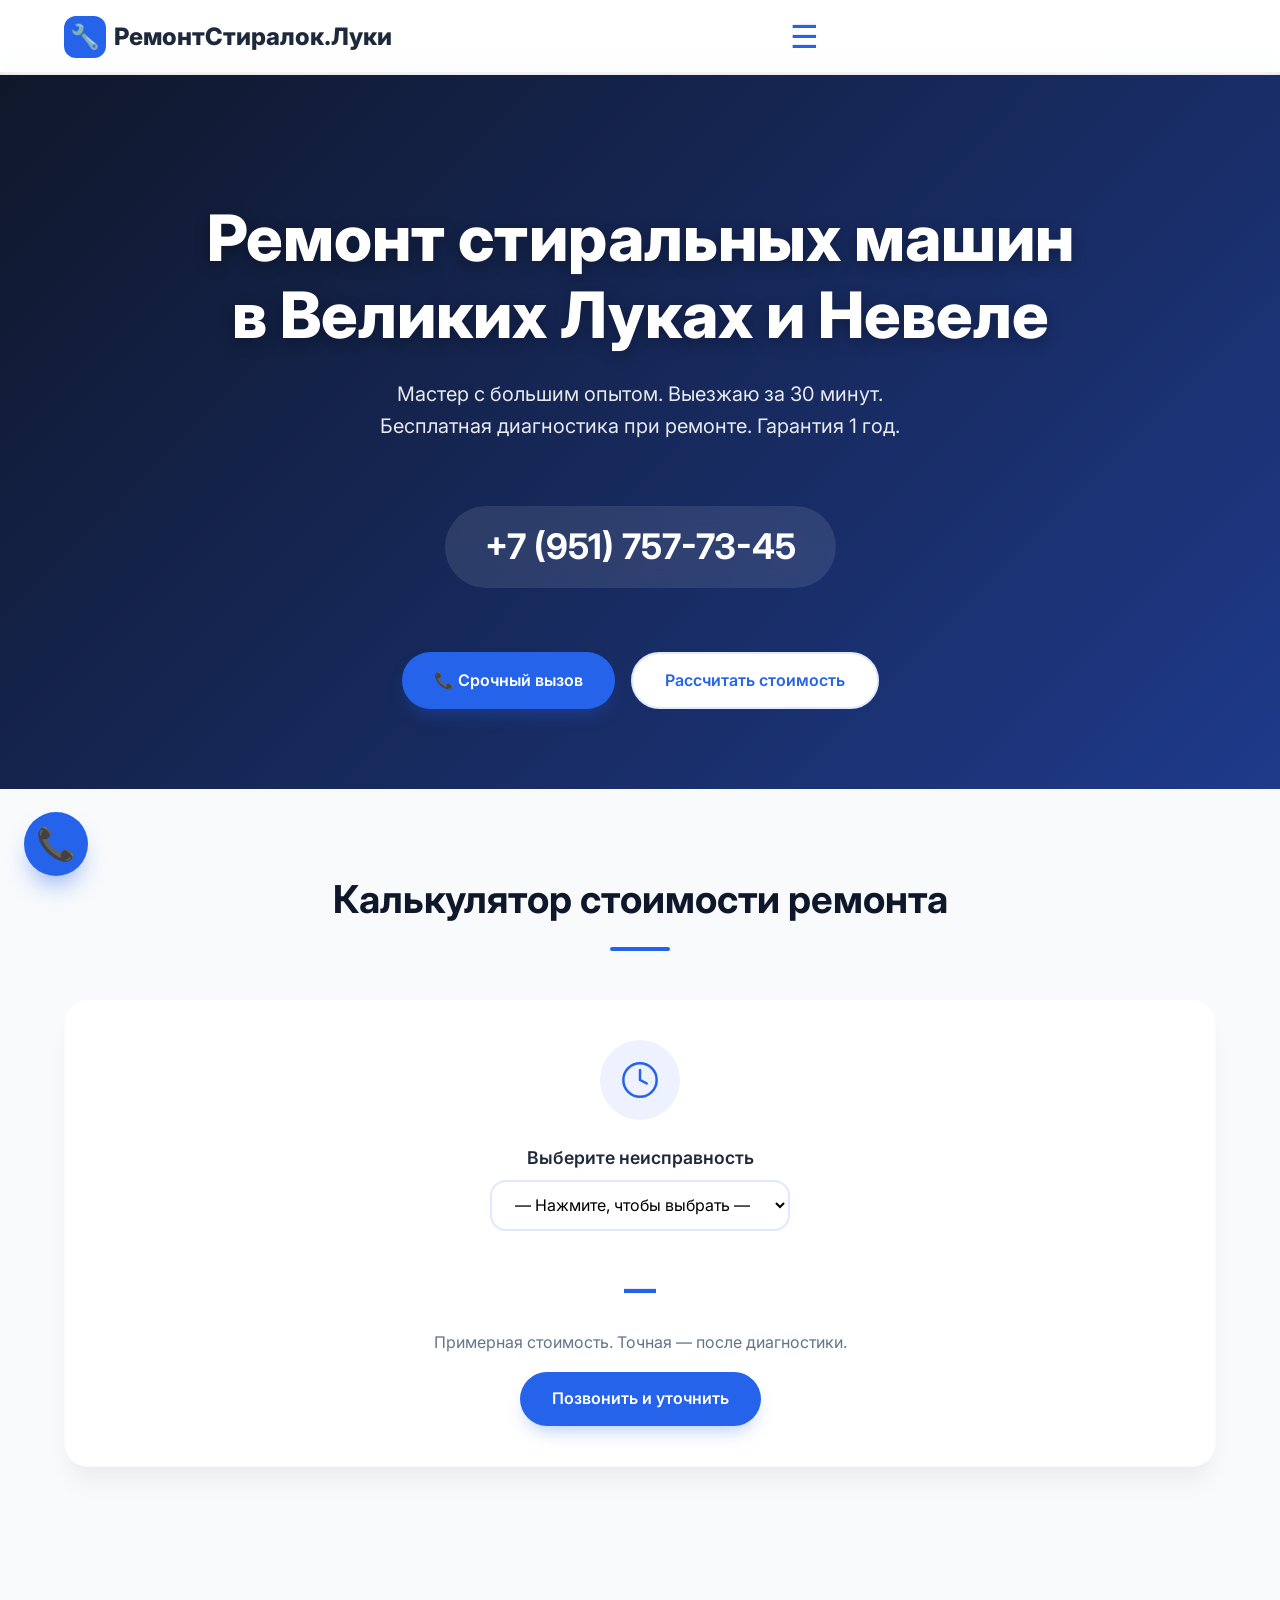
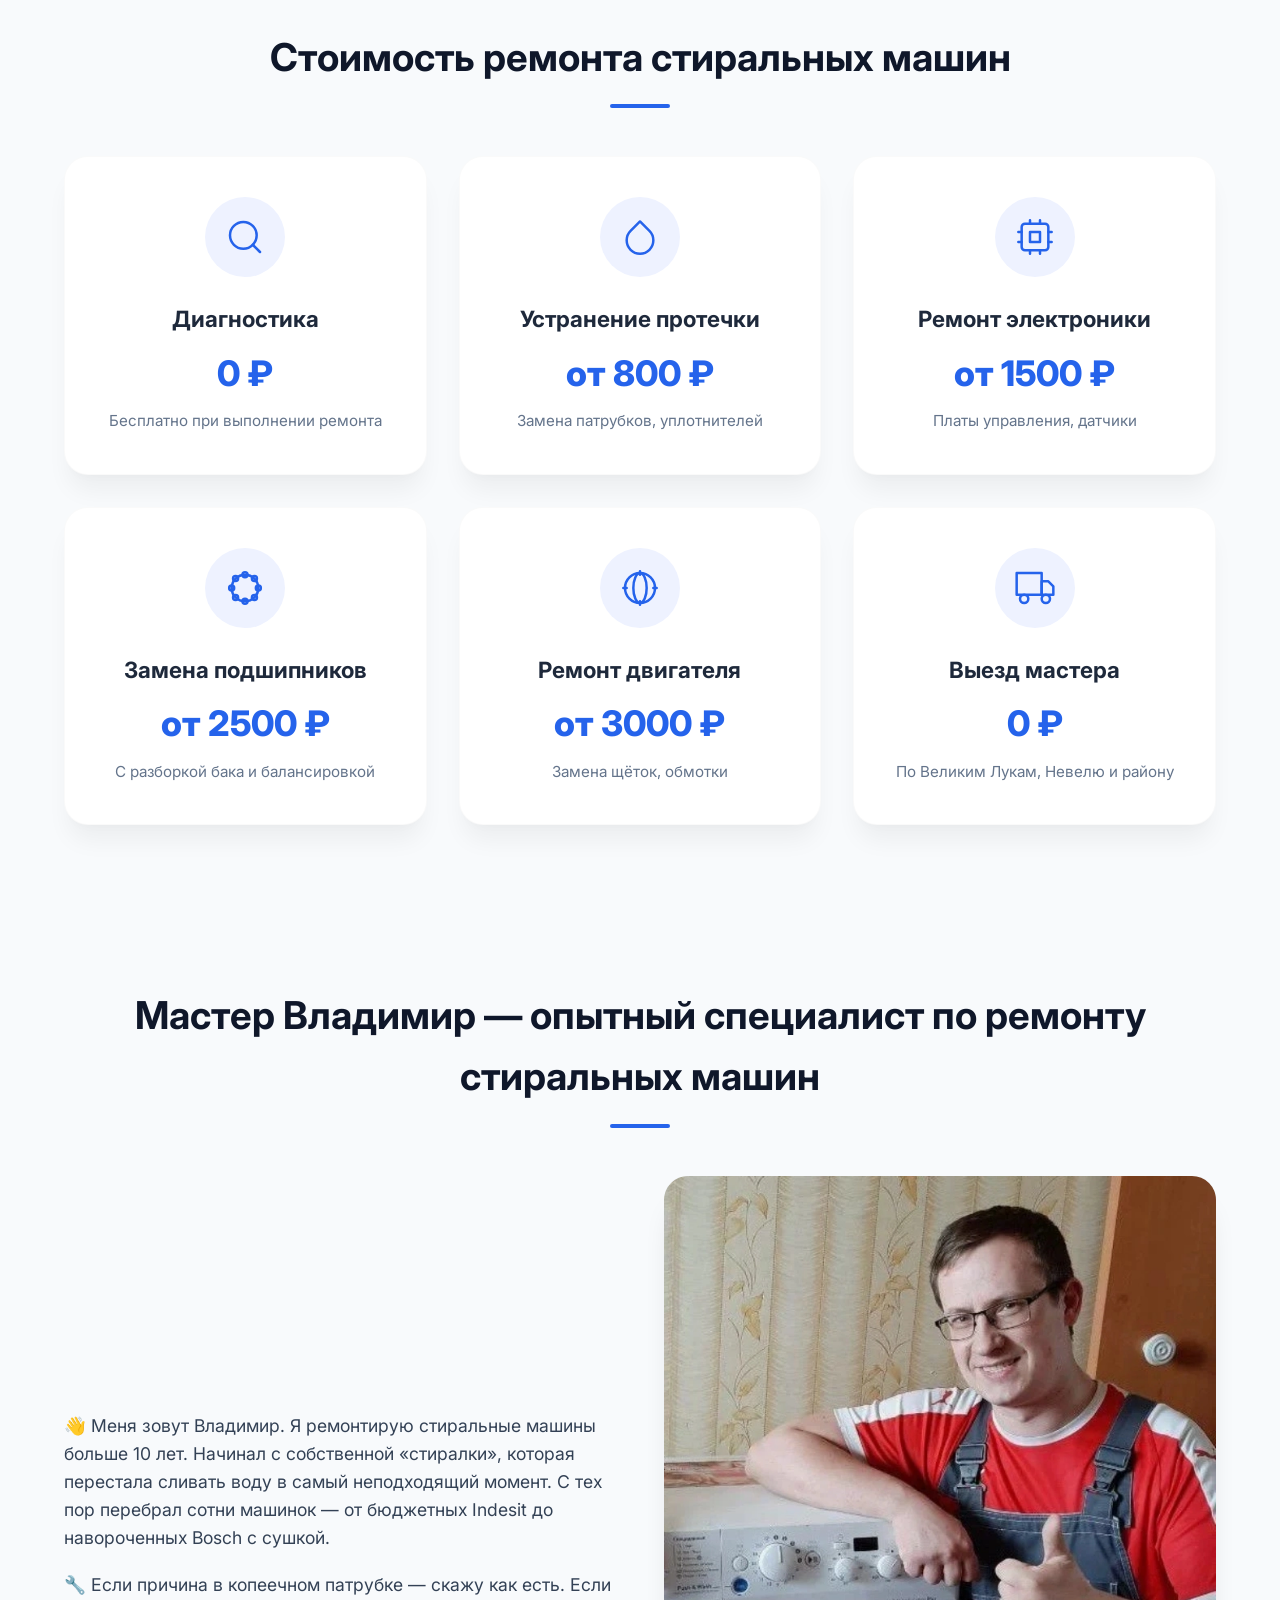
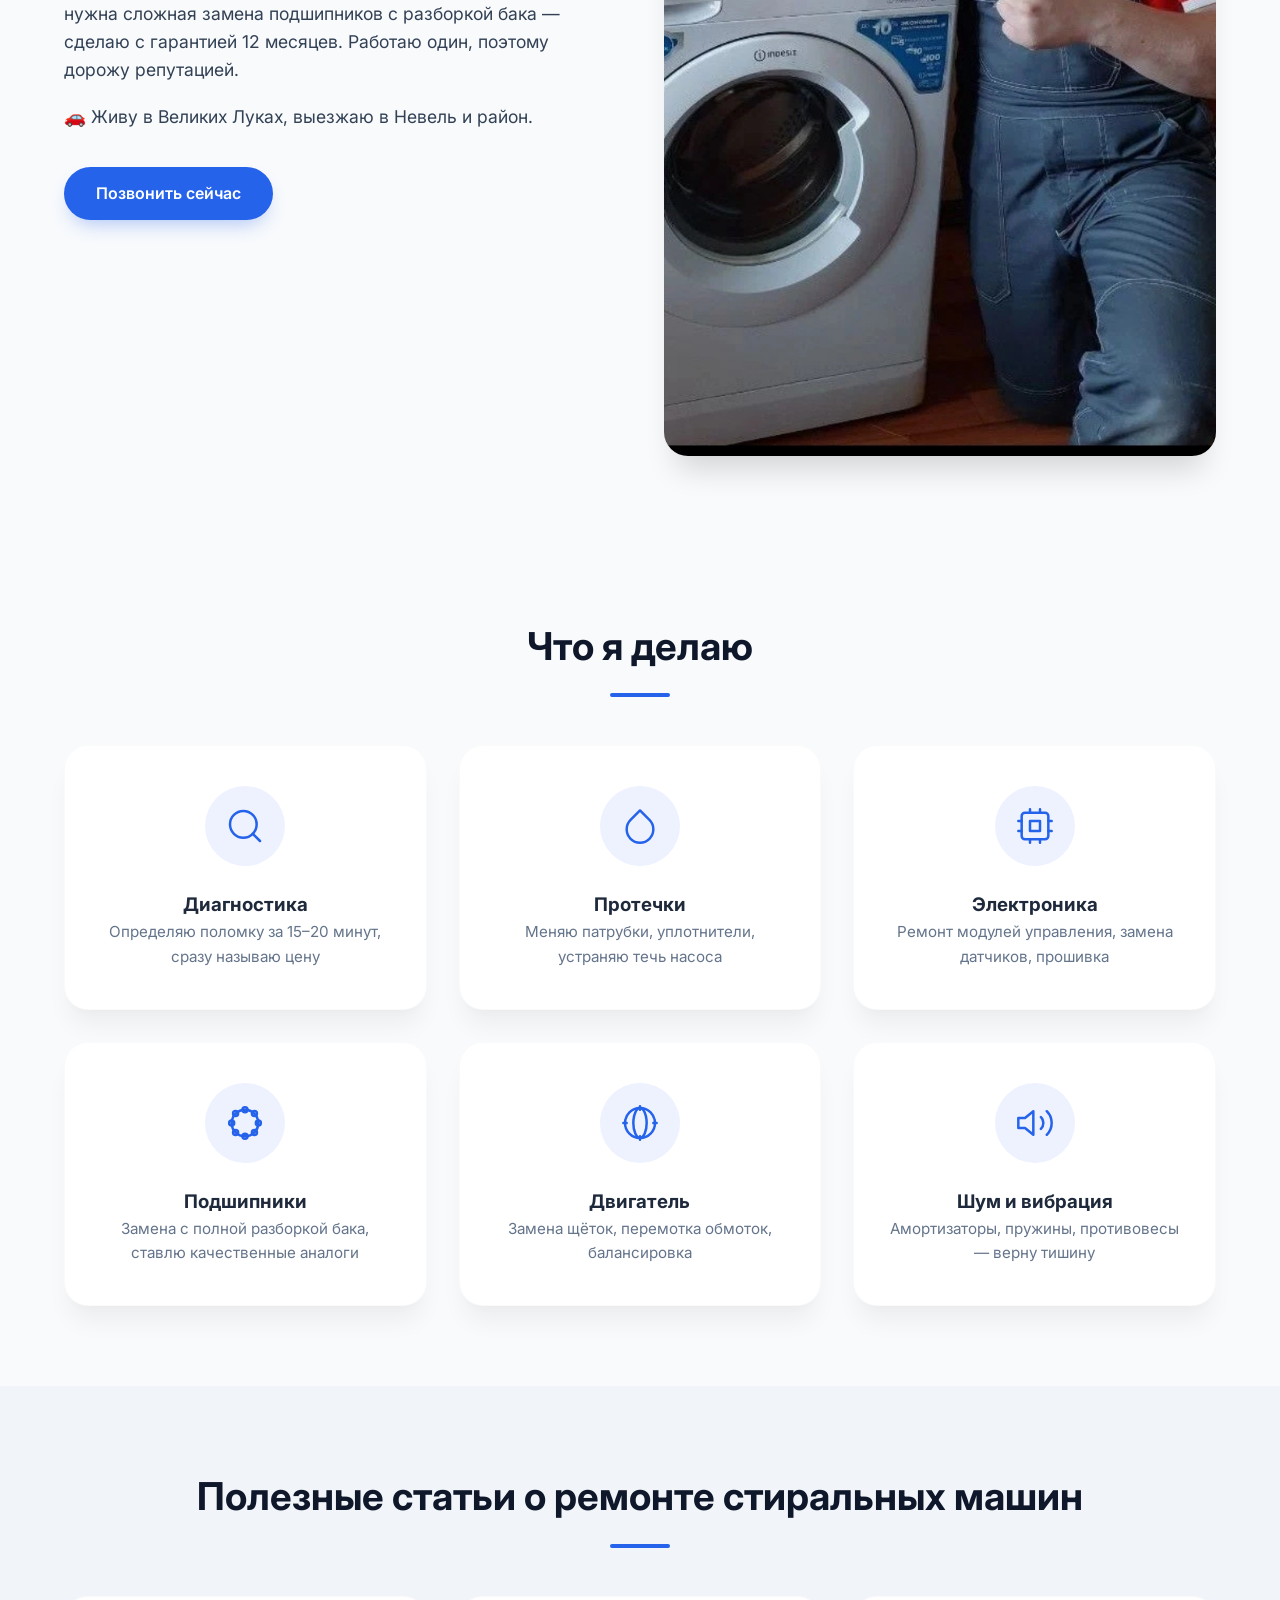
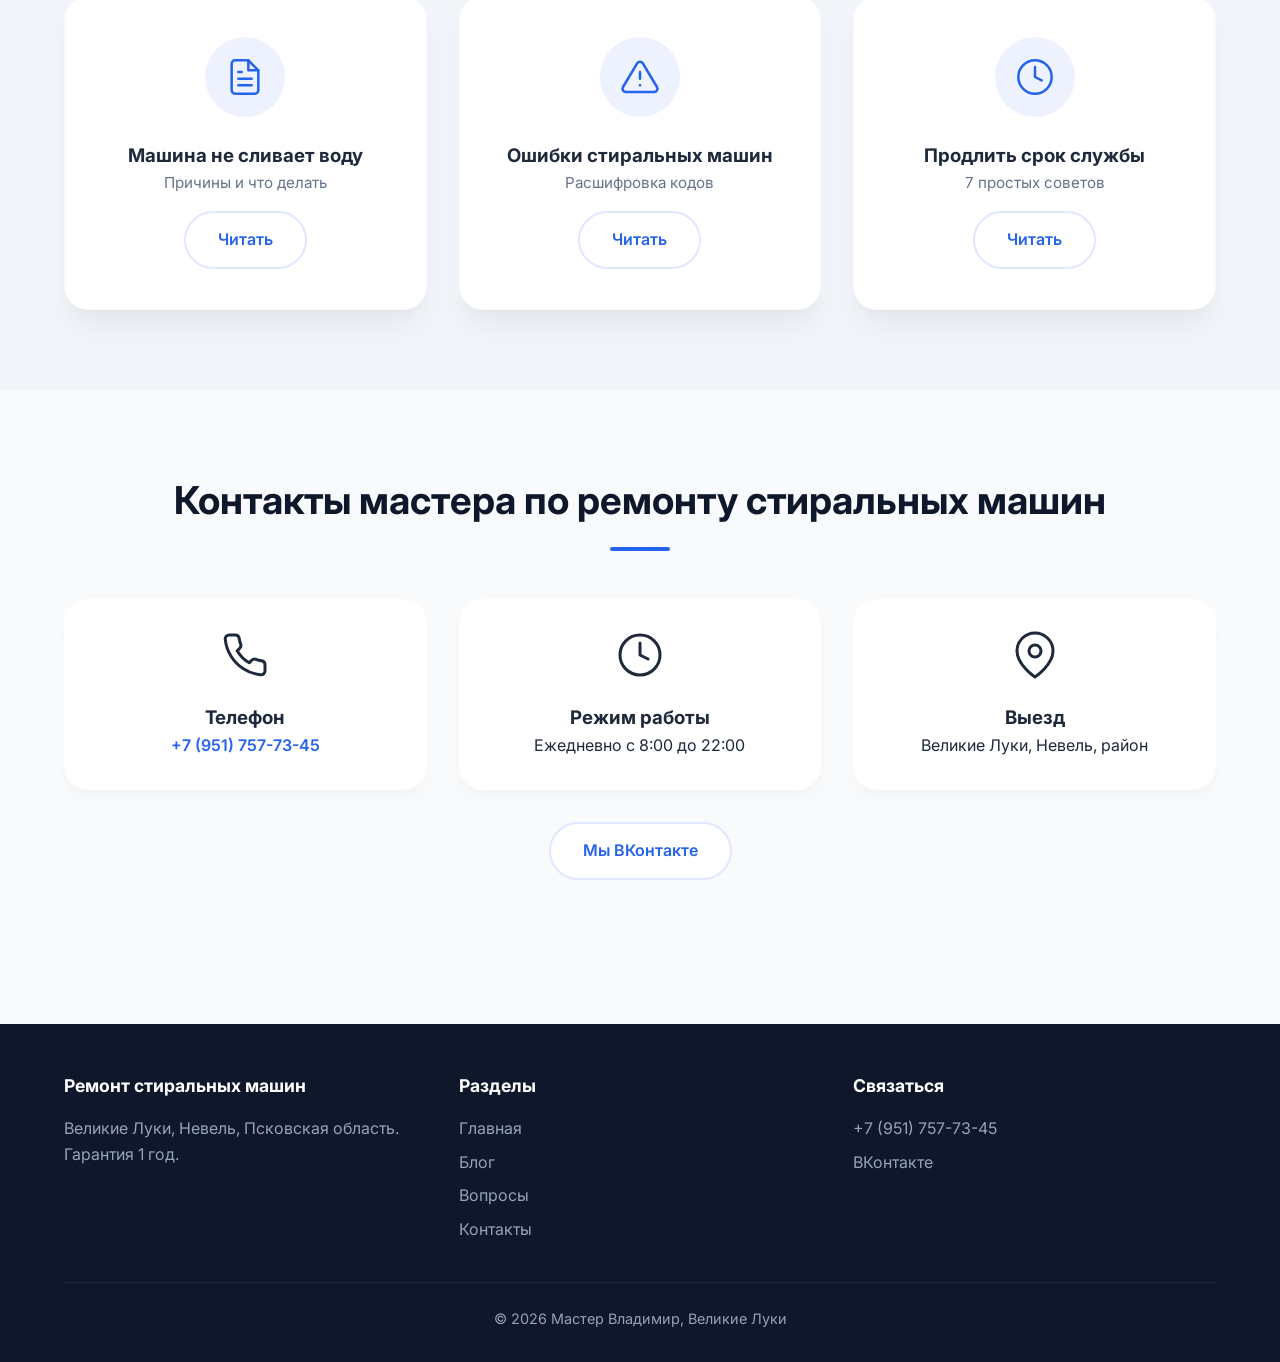
==== index.html @ 4bbcea0b "Update index.html" ====
<!DOCTYPE html>
<html lang="ru">
<head>
    <meta charset="UTF-8">
    <meta name="viewport" content="width=device-width, initial-scale=1.0">
    <title>Ремонт стиральных машин в Великих Луках и Невеле — Мастер Владимир. Выезд от 30 мин. Гарантия</title>
    <meta name="description" content="Мастер по ремонту стиральных машин Владимир. Выезжаю по Великим Лукам и Невельскому району. Диагностика — бесплатно, гарантия 12 месяцев. Калькулятор стоимости. Звоните: +7 (951) 757-73-45.">
    
    <link rel="icon" type="image/png" href="/favicon-96x96.png" sizes="96x96">
    <link rel="icon" type="image/svg+xml" href="/favicon.svg">
    <link rel="shortcut icon" href="/favicon.ico">
    <link rel="apple-touch-icon" sizes="180x180" href="/apple-touch-icon.png">
    <link rel="manifest" href="/site.webmanifest">
    <meta name="theme-color" content="#2563EB">

    <!-- Предзагрузка критичных ресурсов -->
    <link rel="preload" href="/master.webp" as="image" fetchpriority="high">
    <link rel="preload" href="https://fonts.googleapis.com/css2?family=Inter:wght@400;500;600;700;800&display=swap" as="style" onload="this.onload=null;this.rel='stylesheet'">
    <noscript><link href="https://fonts.googleapis.com/css2?family=Inter:wght@400;500;600;700;800&display=swap" rel="stylesheet"></noscript>

    <!-- Яндекс.Метрика -->
    <script type="text/javascript">
        (function(m,e,t,r,i,k,a){
            m[i]=m[i]||function(){(m[i].a=m[i].a||[]).push(arguments)};
            m[i].l=1*new Date();
            for (var j = 0; j < document.scripts.length; j++) {if (document.scripts[j].src === r) { return; }}
            k=e.createElement(t),a=e.getElementsByTagName(t)[0],k.async=1,k.src=r,a.parentNode.insertBefore(k,a)
        })(window, document,'script','https://mc.yandex.ru/metrika/tag.js?id=111165834', 'ym');
        ym(111165834, 'init', {ssr:true, webvisor:true, clickmap:true, ecommerce:"dataLayer", referrer: document.referrer, url: location.href, accurateTrackBounce:true, trackLinks:true});
    </script>
    <noscript><div><img src="https://mc.yandex.ru/watch/111165834" style="position:absolute; left:-9999px;" alt=""/></div></noscript>

    <!-- Varioqub -->
    <script type="text/javascript">
    (function(e, x, pe, r, i, me, nt){
    e[i]=e[i]||function(){(e[i].a=e[i].a||[]).push(arguments)},
    me=x.createElement(pe),me.async=1,me.src=r,nt=x.getElementsByTagName(pe)[0],me.addEventListener('error',function(){function cb(t){t=t[t.length-1],'function'==typeof t&&t({flags:{}})};Array.isArray(e[i].a)&&e[i].a.forEach(cb);e[i]=function(){cb(arguments)}}),nt.parentNode.insertBefore(me,nt)})
    (window, document, 'script', 'https://abt.s3.yandex.net/expjs/latest/exp.js', 'ymab');
    ymab('metrika.108506209', 'init');
    </script>

    <!-- Yandex Autoplacement -->
    <script src="https://yandex.ru/ads/system/context.js" async></script>
    <script data-page-id="19675824" src="https://yandex.ru/ads/system/ap-loader.js" async></script>

    <style>
        * { margin: 0; padding: 0; box-sizing: border-box; }
        body {
            font-family: 'Inter', system-ui, -apple-system, sans-serif;
            background-color: #F8FAFC; color: #1E293B; line-height: 1.6; -webkit-font-smoothing: antialiased;
        }
        .container { max-width: 1200px; margin: 0 auto; padding: 0 1.5rem; }
        .btn {
            display: inline-flex; align-items: center; justify-content: center; gap: 0.5rem;
            padding: 0.875rem 2rem; border-radius: 3rem; font-weight: 600; font-size: 1rem;
            text-decoration: none; transition: all 0.3s ease; cursor: pointer; border: none; white-space: nowrap;
        }
        .btn-primary { background: #2563EB; color: white; box-shadow: 0 10px 20px -8px rgba(37, 99, 235, 0.4); }
        .btn-primary:hover { background: #1D4ED8; transform: translateY(-2px); box-shadow: 0 15px 25px -8px rgba(37, 99, 235, 0.5); }
        .btn-outline { background: white; color: #2563EB; border: 2px solid #E0E7FF; }
        .btn-outline:hover { background: #EEF2FF; border-color: #2563EB; }

        header {
            background: rgba(255,255,255,0.9); backdrop-filter: blur(12px);
            padding: 1rem 0; position: fixed; width: 100%; top: 0; z-index: 1000;
            border-bottom: 1px solid rgba(0,0,0,0.03);
        }
        .header-container { display: flex; justify-content: space-between; align-items: center; }
        .logo { font-size: 1.5rem; font-weight: 800; display: flex; align-items: center; gap: 0.5rem; color: #1E293B; text-decoration: none; }
        .logo-icon { background: #2563EB; color: white; width: 42px; height: 42px; border-radius: 12px; display: flex; align-items: center; justify-content: center; font-size: 1.5rem; }
        .mobile-menu-btn { background: none; border: none; font-size: 2rem; cursor: pointer; color: #2563EB; display: flex; align-items: center; }

        nav ul {
            position: fixed; top: 72px; left: 0; width: 100%; background: white;
            flex-direction: column; align-items: center; padding: 1.5rem 0;
            box-shadow: 0 20px 25px -5px rgba(0,0,0,0.1); transform: translateY(-150%);
            transition: transform 0.3s ease; z-index: 999; list-style: none;
        }
        nav ul.active { transform: translateY(0); }
        nav ul li { margin: 0.5rem 0; }
        nav ul li a { color: #1E293B; text-decoration: none; font-weight: 600; font-size: 1.1rem; padding: 0.5rem 1rem; }

        .hero {
            background: linear-gradient(135deg, #0F172A 0%, #1E3A8A 100%);
            color: white; padding: 8rem 0 5rem; margin-top: 72px; position: relative; overflow: hidden;
        }
        .hero::before {
            content: ''; position: absolute; top: 0; left: 0; width: 100%; height: 100%;
            background: url('https://images.unsplash.com/photo-1610557892470-55d9e80c0bce?q=80&w=2070&auto=format&fit=crop') center/cover no-repeat;
            opacity: 0.15;
        }
        .hero-content { position: relative; z-index: 2; text-align: center; }
        .hero h1 {
            font-size: clamp(2.4rem, 6vw, 4rem); font-weight: 800; margin-bottom: 1.5rem; line-height: 1.2;
            text-shadow: 0 4px 15px rgba(0,0,0,0.3);
        }
        .hero p { font-size: 1.25rem; margin-bottom: 2rem; color: rgba(255,255,255,0.9); max-width: 600px; margin-left: auto; margin-right: auto; }
        .phone-hero {
            font-size: 2.2rem; font-weight: 700; margin: 2rem 0; display: inline-block;
            background: rgba(255,255,255,0.1); backdrop-filter: blur(10px); padding: 0.8rem 2.5rem; border-radius: 3rem;
        }
        .phone-hero a { color: white; text-decoration: none; }
        .hero-actions { display: flex; flex-wrap: wrap; gap: 1rem; justify-content: center; margin-top: 2rem; }

        section { padding: 5rem 0; }
        h2 { text-align: center; font-size: 2.4rem; font-weight: 700; margin-bottom: 3rem; color: #0F172A; position: relative; }
        h2:after { content: ''; display: block; width: 60px; height: 4px; background: #2563EB; margin: 1rem auto 0; border-radius: 2px; }

        .price-grid, .services-grid, .calc-grid {
            display: grid; grid-template-columns: repeat(auto-fit, minmax(280px, 1fr)); gap: 2rem; margin-top: 2rem;
        }
        .price-card, .service-item, .calc-card {
            background: white; border-radius: 24px; padding: 2.5rem 2rem;
            box-shadow: 0 20px 25px -5px rgba(0,0,0,0.05), 0 8px 10px -6px rgba(0,0,0,0.02);
            text-align: center; transition: transform 0.3s ease, box-shadow 0.3s ease; border: 1px solid rgba(0,0,0,0.02);
        }
        .price-card:hover, .service-item:hover, .calc-card:hover { transform: translateY(-8px); box-shadow: 0 30px 40px -10px rgba(37, 99, 235, 0.15); }
        .price-icon, .service-icon, .calc-icon {
            margin-bottom: 1.5rem; display: flex; align-items: center; justify-content: center;
            margin-left: auto; margin-right: auto; transition: transform 0.3s ease;
            width: 80px; height: 80px; background: #EEF2FF; border-radius: 50%;
        }
        .price-card:hover .price-icon, .service-item:hover .service-icon, .calc-card:hover .calc-icon { transform: scale(1.05); }
        .price-icon svg, .service-icon svg, .calc-icon svg { width: 40px; height: 40px; color: #2563EB; }
        .price-title { font-size: 1.4rem; font-weight: 700; margin-bottom: 0.5rem; color: #1E293B; }
        .price-amount { font-size: 2.2rem; font-weight: 800; color: #2563EB; margin-bottom: 0.5rem; }
        .price-desc, .service-item p { color: #64748B; font-size: 0.95rem; }

        .about-flex { display: flex; flex-wrap: wrap; gap: 3rem; align-items: center; margin-top: 2rem; }
        .about-text { flex: 1 1 400px; }
        .about-text p { margin-bottom: 1.2rem; font-size: 1.1rem; color: #334155; }
        .about-image { flex: 1 1 400px; border-radius: 24px; overflow: hidden; box-shadow: 0 25px 30px -12px rgba(0,0,0,0.15); }
        .about-image img { width: 100%; height: auto; display: block; object-fit: cover; }

        .contact-grid { display: grid; grid-template-columns: repeat(auto-fit, minmax(250px, 1fr)); gap: 2rem; margin-top: 2rem; }
        .contact-card { background: white; border-radius: 24px; padding: 2rem; box-shadow: 0 10px 15px -3px rgba(0,0,0,0.03); text-align: center; }
        .contact-card .contact-icon { margin-bottom: 1rem; }
        .contact-card a { color: #2563EB; text-decoration: none; font-weight: 600; }

        footer { background: #0F172A; color: #94A3B8; padding: 3rem 0 2rem; margin-top: 4rem; }
        .footer-grid { display: grid; grid-template-columns: repeat(auto-fit, minmax(200px, 1fr)); gap: 2rem; margin-bottom: 2rem; }
        .footer-col h4 { color: white; margin-bottom: 1rem; font-size: 1.1rem; }
        .footer-col ul { list-style: none; }
        .footer-col ul li { margin-bottom: 0.5rem; }
        .footer-col a { color: #94A3B8; text-decoration: none; transition: color 0.2s; }
        .footer-col a:hover { color: white; }
        .footer-bottom { border-top: 1px solid #1E293B; padding-top: 1.5rem; text-align: center; font-size: 0.9rem; }

        .floating-call {
            position: fixed; bottom: 24px; left: 24px; width: 64px; height: 64px;
            background: #2563EB; color: white; border-radius: 50%; display: flex;
            align-items: center; justify-content: center; font-size: 2rem;
            box-shadow: 0 15px 25px -8px rgba(37, 99, 235, 0.5); z-index: 1000;
            animation: pulse 2s infinite; text-decoration: none;
        }
        @keyframes pulse { 0%,100%{transform:scale(1)}50%{transform:scale(1.08)} }
        .back-to-top {
            position: fixed; bottom: 24px; right: 24px; width: 64px; height: 64px;
            background: white; color: #2563EB; border-radius: 50%; display: flex;
            align-items: center; justify-content: center; font-size: 2rem;
            box-shadow: 0 10px 20px -5px rgba(0,0,0,0.1); opacity: 0; visibility: hidden;
            transition: 0.3s; z-index: 1000;
        }
        .back-to-top.visible { opacity: 1; visibility: visible; }

        .calc-select {
            padding: 0.8rem 1.2rem; border: 2px solid #E0E7FF; border-radius: 1rem;
            font-size: 1rem; width: 100%; max-width: 300px; margin-bottom: 1rem;
            font-family: inherit; background: white;
        }
        .calc-result { font-size: 2rem; font-weight: 800; color: #2563EB; margin: 1rem 0; }

        @media (max-width: 768px) {
            .hero { padding: 5rem 0 3rem; }
            .hero h1 { font-size: 2rem; }
            .phone-hero { font-size: 1.4rem; padding: 0.6rem 1.5rem; }
            .price-grid, .services-grid, .calc-grid { grid-template-columns: 1fr; gap: 1.5rem; }
            .price-card, .service-item, .calc-card { padding: 1.8rem 1.2rem; }
            h2 { font-size: 1.8rem; }
            section { padding: 3rem 0; }
            .btn { padding: 0.75rem 1.5rem; font-size: 0.95rem; }
            .about-flex { gap: 2rem; }
            .contact-grid { grid-template-columns: 1fr; }
            .floating-call, .back-to-top { width: 56px; height: 56px; font-size: 1.5rem; }
        }
    </style>
</head>
<body>

<a href="tel:+79517577345" class="floating-call" aria-label="Позвонить мастеру Владимиру">📞</a>

<header>
    <div class="container header-container">
        <a href="/" class="logo">
            <div class="logo-icon">🔧</div>
            <span>РемонтСтиралок.Луки</span>
        </a>
        <button class="mobile-menu-btn" id="mobileMenuBtn" aria-label="Открыть меню">☰</button>
        <nav aria-label="Основная навигация">
            <ul id="navMenu">
                <li><a href="#services">Услуги</a></li>
                <li><a href="#prices">Цены</a></li>
                <li><a href="#calculator">Калькулятор</a></li>
                <li><a href="#about">О мастере</a></li>
                <li><a href="/blog.html">Блог</a></li>
                <li><a href="/contact.html">Контакты</a></li>
            </ul>
        </nav>
    </div>
</header>

<main>
    <section class="hero">
        <div class="hero-content container">
            <h1>Ремонт стиральных машин<br>в Великих Луках и Невеле</h1>
            <p>Мастер с большим опытом. Выезжаю за 30 минут. Бесплатная диагностика при ремонте. Гарантия 1 год.</p>
            <div class="phone-hero"><a href="tel:+79517577345">+7 (951) 757-73-45</a></div>
            <div class="hero-actions">
                <a href="tel:+79517577345" class="btn btn-primary">📞 Срочный вызов</a>
                <a href="#calculator" class="btn btn-outline">Рассчитать стоимость</a>
            </div>
        </div>
    </section>

    <section id="calculator" aria-labelledby="calculator-heading">
        <div class="container">
            <h2 id="calculator-heading">Калькулятор стоимости ремонта</h2>
            <div class="calc-grid">
                <div class="calc-card">
                    <div class="calc-icon">
                        <svg xmlns="http://www.w3.org/2000/svg" width="40" height="40" viewBox="0 0 24 24" fill="none" stroke="currentColor" stroke-width="1.5" stroke-linecap="round" stroke-linejoin="round"><circle cx="12" cy="12" r="10"/><polyline points="12 6 12 12 16 14"/></svg>
                    </div>
                    <label for="repairSelect" style="font-weight:600; font-size:1.1rem; display:block; margin-bottom:0.5rem;">Выберите неисправность</label>
                    <select class="calc-select" id="repairSelect">
                        <option value="">— Нажмите, чтобы выбрать —</option>
                        <option value="0">Диагностика (бесплатно при ремонте)</option>
                        <option value="800">Протечка (патрубки, уплотнители)</option>
                        <option value="1500">Ремонт электроники (плата, датчики)</option>
                        <option value="2500">Замена подшипников (с разборкой)</option>
                        <option value="3000">Ремонт двигателя (щётки, обмотка)</option>
                        <option value="500">Выезд мастера (отдельно)</option>
                    </select>
                    <div class="calc-result" id="calcPrice" aria-live="polite">—</div>
                    <p style="color:#64748B;">Примерная стоимость. Точная — после диагностики.</p>
                    <a href="tel:+79517577345" class="btn btn-primary" style="margin-top:1rem;">Позвонить и уточнить</a>
                </div>
            </div>
        </div>
    </section>

    <script>
        document.getElementById('repairSelect').addEventListener('change', function() {
            const price = this.value;
            document.getElementById('calcPrice').textContent = price ? `от ${price} ₽` : '—';
        });
    </script>

    <section id="prices" aria-labelledby="prices-heading">
        <div class="container">
            <h2 id="prices-heading">Стоимость ремонта стиральных машин</h2>
            <div class="price-grid">
                <div class="price-card">
                    <div class="price-icon">
                        <svg xmlns="http://www.w3.org/2000/svg" width="40" height="40" viewBox="0 0 24 24" fill="none" stroke="currentColor" stroke-width="1.5" stroke-linecap="round" stroke-linejoin="round"><circle cx="11" cy="11" r="8"/><path d="m21 21-4.35-4.35"/></svg>
                    </div>
                    <h3 class="price-title">Диагностика</h3>
                    <div class="price-amount">0 ₽</div>
                    <p class="price-desc">Бесплатно при выполнении ремонта</p>
                </div>
                <div class="price-card">
                    <div class="price-icon">
                        <svg xmlns="http://www.w3.org/2000/svg" width="40" height="40" viewBox="0 0 24 24" fill="none" stroke="currentColor" stroke-width="1.5" stroke-linecap="round" stroke-linejoin="round"><path d="M12 2.69l5.66 5.66a8 8 0 1 1-11.31 0z"/></svg>
                    </div>
                    <h3 class="price-title">Устранение протечки</h3>
                    <div class="price-amount">от 800 ₽</div>
                    <p class="price-desc">Замена патрубков, уплотнителей</p>
                </div>
                <div class="price-card">
                    <div class="price-icon">
                        <svg xmlns="http://www.w3.org/2000/svg" width="40" height="40" viewBox="0 0 24 24" fill="none" stroke="currentColor" stroke-width="1.5" stroke-linecap="round" stroke-linejoin="round"><rect x="4" y="4" width="16" height="16" rx="2"/><rect x="9" y="9" width="6" height="6"/><path d="M15 2v2M15 20v2M9 2v2M9 20v2M2 15h2M2 9h2M20 15h2M20 9h2"/></svg>
                    </div>
                    <h3 class="price-title">Ремонт электроники</h3>
                    <div class="price-amount">от 1500 ₽</div>
                    <p class="price-desc">Платы управления, датчики</p>
                </div>
                <div class="price-card">
                    <div class="price-icon">
                        <svg xmlns="http://www.w3.org/2000/svg" width="40" height="40" viewBox="0 0 24 24" fill="none" stroke="currentColor" stroke-width="1.5" stroke-linecap="round" stroke-linejoin="round"><circle cx="12" cy="12" r="8"/><circle cx="12" cy="4" r="1.5"/><circle cx="12" cy="20" r="1.5"/><circle cx="4" cy="12" r="1.5"/><circle cx="20" cy="12" r="1.5"/><circle cx="6.34" cy="6.34" r="1.5"/><circle cx="17.66" cy="17.66" r="1.5"/><circle cx="17.66" cy="6.34" r="1.5"/><circle cx="6.34" cy="17.66" r="1.5"/></svg>
                    </div>
                    <h3 class="price-title">Замена подшипников</h3>
                    <div class="price-amount">от 2500 ₽</div>
                    <p class="price-desc">С разборкой бака и балансировкой</p>
                </div>
                <div class="price-card">
                    <div class="price-icon">
                        <svg xmlns="http://www.w3.org/2000/svg" width="40" height="40" viewBox="0 0 24 24" fill="none" stroke="currentColor" stroke-width="1.5" stroke-linecap="round" stroke-linejoin="round"><circle cx="12" cy="12" r="9"/><ellipse cx="12" cy="12" rx="4" ry="9"/><path d="M12 2v2M12 20v2M2 12h2M20 12h2"/></svg>
                    </div>
                    <h3 class="price-title">Ремонт двигателя</h3>
                    <div class="price-amount">от 3000 ₽</div>
                    <p class="price-desc">Замена щёток, обмотки</p>
                </div>
                <div class="price-card">
                    <div class="price-icon">
                        <svg xmlns="http://www.w3.org/2000/svg" width="40" height="40" viewBox="0 0 24 24" fill="none" stroke="currentColor" stroke-width="1.5" stroke-linecap="round" stroke-linejoin="round"><rect x="1" y="3" width="15" height="13"/><polygon points="16 8 20 8 23 11 23 16 16 16 16 8"/><circle cx="5.5" cy="18.5" r="2.5"/><circle cx="18.5" cy="18.5" r="2.5"/></svg>
                    </div>
                    <h3 class="price-title">Выезд мастера</h3>
                    <div class="price-amount">0 ₽</div>
                    <p class="price-desc">По Великим Лукам, Невелю и району</p>
                </div>
            </div>
        </div>
    </section>

    <section id="about" aria-labelledby="about-heading">
        <div class="container">
            <h2 id="about-heading">Мастер Владимир — опытный специалист по ремонту стиральных машин</h2>
            <div class="about-flex">
                <div class="about-text">
                    <p>👋 Меня зовут Владимир. Я ремонтирую стиральные машины больше 10 лет. Начинал с собственной «стиралки», которая перестала сливать воду в самый неподходящий момент. С тех пор перебрал сотни машинок — от бюджетных Indesit до навороченных Bosch с сушкой.</p>
                    <p>🔧 Если причина в копеечном патрубке — скажу как есть. Если нужна сложная замена подшипников с разборкой бака — сделаю с гарантией 12 месяцев. Работаю один, поэтому дорожу репутацией.</p>
                    <p>🚗 Живу в Великих Луках, выезжаю в Невель и район.</p>
                    <a href="tel:+79517577345" class="btn btn-primary" style="margin-top:1rem;">Позвонить сейчас</a>
                </div>
                <div class="about-image">
                    <img src="/master.webp" alt="Мастер Владимир — ремонт стиральных машин" fetchpriority="high" width="600" height="400">
                </div>
            </div>
        </div>
    </section>

    <section id="services" aria-labelledby="services-heading">
        <div class="container">
            <h2 id="services-heading">Что я делаю</h2>
            <div class="services-grid">
                <div class="service-item">
                    <div class="service-icon">
                        <svg xmlns="http://www.w3.org/2000/svg" width="40" height="40" viewBox="0 0 24 24" fill="none" stroke="currentColor" stroke-width="1.5" stroke-linecap="round" stroke-linejoin="round"><circle cx="11" cy="11" r="8"/><path d="m21 21-4.35-4.35"/></svg>
                    </div>
                    <h3>Диагностика</h3>
                    <p>Определяю поломку за 15–20 минут, сразу называю цену</p>
                </div>
                <div class="service-item">
                    <div class="service-icon">
                        <svg xmlns="http://www.w3.org/2000/svg" width="40" height="40" viewBox="0 0 24 24" fill="none" stroke="currentColor" stroke-width="1.5" stroke-linecap="round" stroke-linejoin="round"><path d="M12 2.69l5.66 5.66a8 8 0 1 1-11.31 0z"/></svg>
                    </div>
                    <h3>Протечки</h3>
                    <p>Меняю патрубки, уплотнители, устраняю течь насоса</p>
                </div>
                <div class="service-item">
                    <div class="service-icon">
                        <svg xmlns="http://www.w3.org/2000/svg" width="40" height="40" viewBox="0 0 24 24" fill="none" stroke="currentColor" stroke-width="1.5" stroke-linecap="round" stroke-linejoin="round"><rect x="4" y="4" width="16" height="16" rx="2"/><rect x="9" y="9" width="6" height="6"/><path d="M15 2v2M15 20v2M9 2v2M9 20v2M2 15h2M2 9h2M20 15h2M20 9h2"/></svg>
                    </div>
                    <h3>Электроника</h3>
                    <p>Ремонт модулей управления, замена датчиков, прошивка</p>
                </div>
                <div class="service-item">
                    <div class="service-icon">
                        <svg xmlns="http://www.w3.org/2000/svg" width="40" height="40" viewBox="0 0 24 24" fill="none" stroke="currentColor" stroke-width="1.5" stroke-linecap="round" stroke-linejoin="round"><circle cx="12" cy="12" r="8"/><circle cx="12" cy="4" r="1.5"/><circle cx="12" cy="20" r="1.5"/><circle cx="4" cy="12" r="1.5"/><circle cx="20" cy="12" r="1.5"/><circle cx="6.34" cy="6.34" r="1.5"/><circle cx="17.66" cy="17.66" r="1.5"/><circle cx="17.66" cy="6.34" r="1.5"/><circle cx="6.34" cy="17.66" r="1.5"/></svg>
                    </div>
                    <h3>Подшипники</h3>
                    <p>Замена с полной разборкой бака, ставлю качественные аналоги</p>
                </div>
                <div class="service-item">
                    <div class="service-icon">
                        <svg xmlns="http://www.w3.org/2000/svg" width="40" height="40" viewBox="0 0 24 24" fill="none" stroke="currentColor" stroke-width="1.5" stroke-linecap="round" stroke-linejoin="round"><circle cx="12" cy="12" r="9"/><ellipse cx="12" cy="12" rx="4" ry="9"/><path d="M12 2v2M12 20v2M2 12h2M20 12h2"/></svg>
                    </div>
                    <h3>Двигатель</h3>
                    <p>Замена щёток, перемотка обмоток, балансировка</p>
                </div>
                <div class="service-item">
                    <div class="service-icon">
                        <svg xmlns="http://www.w3.org/2000/svg" width="40" height="40" viewBox="0 0 24 24" fill="none" stroke="currentColor" stroke-width="1.5" stroke-linecap="round" stroke-linejoin="round"><polygon points="11 5 6 9 2 9 2 15 6 15 11 19 11 5"/><path d="M19.07 4.93a10 10 0 0 1 0 14.14M15.54 8.46a5 5 0 0 1 0 7.07"/></svg>
                    </div>
                    <h3>Шум и вибрация</h3>
                    <p>Амортизаторы, пружины, противовесы — верну тишину</p>
                </div>
            </div>
        </div>
    </section>

    <section style="background: #F1F5F9;" aria-labelledby="blog-heading">
        <div class="container">
            <h2 id="blog-heading">Полезные статьи о ремонте стиральных машин</h2>
            <div class="services-grid">
                <div class="service-item">
                    <div class="service-icon">
                        <svg xmlns="http://www.w3.org/2000/svg" width="40" height="40" viewBox="0 0 24 24" fill="none" stroke="currentColor" stroke-width="1.5" stroke-linecap="round" stroke-linejoin="round"><path d="M14 2H6a2 2 0 0 0-2 2v16a2 2 0 0 0 2 2h12a2 2 0 0 0 2-2V8z"/><polyline points="14 2 14 8 20 8"/><line x1="16" y1="13" x2="8" y2="13"/><line x1="16" y1="17" x2="8" y2="17"/><polyline points="10 9 9 9 8 9"/></svg>
                    </div>
                    <h3>Машина не сливает воду</h3>
                    <p>Причины и что делать</p>
                    <a href="/statya-ne-slivaet.html" class="btn btn-outline" style="margin-top:1rem;">Читать</a>
                </div>
                <div class="service-item">
                    <div class="service-icon">
                        <svg xmlns="http://www.w3.org/2000/svg" width="40" height="40" viewBox="0 0 24 24" fill="none" stroke="currentColor" stroke-width="1.5" stroke-linecap="round" stroke-linejoin="round"><path d="M10.29 3.86L1.82 18a2 2 0 0 0 1.71 3h16.94a2 2 0 0 0 1.71-3L13.71 3.86a2 2 0 0 0-3.42 0z"/><line x1="12" y1="9" x2="12" y2="13"/><line x1="12" y1="17" x2="12.01" y2="17"/></svg>
                    </div>
                    <h3>Ошибки стиральных машин</h3>
                    <p>Расшифровка кодов</p>
                    <a href="/statya-oshibki.html" class="btn btn-outline" style="margin-top:1rem;">Читать</a>
                </div>
                <div class="service-item">
                    <div class="service-icon">
                        <svg xmlns="http://www.w3.org/2000/svg" width="40" height="40" viewBox="0 0 24 24" fill="none" stroke="currentColor" stroke-width="1.5" stroke-linecap="round" stroke-linejoin="round"><circle cx="12" cy="12" r="10"/><polyline points="12 6 12 12 16 14"/></svg>
                    </div>
                    <h3>Продлить срок службы</h3>
                    <p>7 простых советов</p>
                    <a href="/statya-srok-sluzhby.html" class="btn btn-outline" style="margin-top:1rem;">Читать</a>
                </div>
            </div>
        </div>
    </section>

    <section id="contact" aria-labelledby="contact-heading">
        <div class="container">
            <h2 id="contact-heading">Контакты мастера по ремонту стиральных машин</h2>
            <div class="contact-grid">
                <div class="contact-card">
                    <div class="contact-icon">
                        <svg xmlns="http://www.w3.org/2000/svg" width="48" height="48" viewBox="0 0 24 24" fill="none" stroke="currentColor" stroke-width="1.5" stroke-linecap="round" stroke-linejoin="round"><path d="M22 16.92v3a2 2 0 0 1-2.18 2 19.79 19.79 0 0 1-8.63-3.07 19.5 19.5 0 0 1-6-6 19.79 19.79 0 0 1-3.07-8.67A2 2 0 0 1 4.11 2h3a2 2 0 0 1 2 1.72 12.84 12.84 0 0 0 .7 2.81 2 2 0 0 1-.45 2.11L8.09 9.91a16 16 0 0 0 6 6l1.27-1.27a2 2 0 0 1 2.11-.45 12.84 12.84 0 0 0 2.81.7A2 2 0 0 1 22 16.92z"/></svg>
                    </div>
                    <h3>Телефон</h3>
                    <a href="tel:+79517577345">+7 (951) 757-73-45</a>
                </div>
                <div class="contact-card">
                    <div class="contact-icon">
                        <svg xmlns="http://www.w3.org/2000/svg" width="48" height="48" viewBox="0 0 24 24" fill="none" stroke="currentColor" stroke-width="1.5" stroke-linecap="round" stroke-linejoin="round"><circle cx="12" cy="12" r="10"/><polyline points="12 6 12 12 16 14"/></svg>
                    </div>
                    <h3>Режим работы</h3>
                    <p>Ежедневно с 8:00 до 22:00</p>
                </div>
                <div class="contact-card">
                    <div class="contact-icon">
                        <svg xmlns="http://www.w3.org/2000/svg" width="48" height="48" viewBox="0 0 24 24" fill="none" stroke="currentColor" stroke-width="1.5" stroke-linecap="round" stroke-linejoin="round"><path d="M21 10c0 7-9 13-9 13s-9-6-9-13a9 9 0 0 1 18 0z"/><circle cx="12" cy="10" r="3"/></svg>
                    </div>
                    <h3>Выезд</h3>
                    <p>Великие Луки, Невель, район</p>
                </div>
            </div>
            <div style="text-align: center; margin-top: 2rem;">
                <a href="https://vk.com/remontstiralokluki" class="btn btn-outline" target="_blank">Мы ВКонтакте</a>
            </div>
        </div>
    </section>
</main>

<footer>
    <div class="container">
        <div class="footer-grid">
            <div class="footer-col">
                <h4>Ремонт стиральных машин</h4>
                <p>Великие Луки, Невель, Псковская область. Гарантия 1 год.</p>
            </div>
            <div class="footer-col">
                <h4>Разделы</h4>
                <ul>
                    <li><a href="/">Главная</a></li>
                    <li><a href="/blog.html">Блог</a></li>
                    <li><a href="/faq.html">Вопросы</a></li>
                    <li><a href="/contact.html">Контакты</a></li>
                </ul>
            </div>
            <div class="footer-col">
                <h4>Связаться</h4>
                <ul>
                    <li><a href="tel:+79517577345">+7 (951) 757-73-45</a></li>
                    <li><a href="https://vk.com/remontstiralokluki">ВКонтакте</a></li>
                </ul>
            </div>
        </div>
        <div class="footer-bottom">
            &copy; 2026 Мастер Владимир, Великие Луки
        </div>
    </div>
</footer>

<a href="#" class="back-to-top" id="backToTop" aria-label="Вернуться наверх">↑</a>

<script>
    const menuBtn = document.getElementById('mobileMenuBtn');
    const navMenu = document.getElementById('navMenu');
    menuBtn.addEventListener('click', () => {
        navMenu.classList.toggle('active');
        menuBtn.textContent = navMenu.classList.contains('active') ? '✕' : '☰';
    });
    document.querySelectorAll('nav a').forEach(link => {
        link.addEventListener('click', () => {
            navMenu.classList.remove('active');
            menuBtn.textContent = '☰';
        });
    });
    document.querySelectorAll('a[href^="#"]').forEach(anchor => {
        anchor.addEventListener('click', function(e) {
            const target = document.querySelector(this.getAttribute('href'));
            if (target) {
                e.preventDefault();
                target.scrollIntoView({ behavior: 'smooth' });
            }
        });
    });
    const backToTop = document.getElementById('backToTop');
    window.addEventListener('scroll', () => {
        backToTop.classList.toggle('visible', window.scrollY > 500);
    });
</script>

<!-- Микроразметка -->
<script type="application/ld+json">
{
  "@context": "https://schema.org",
  "@type": "LocalBusiness",
  "name": "Ремонт стиральных машин — Мастер Владимир",
  "telephone": "+79517577345",
  "address": {
    "@type": "PostalAddress",
    "addressLocality": "Великие Луки",
    "addressRegion": "Псковская область"
  },
  "areaServed": ["Великие Луки", "Невель"],
  "priceRange": "от 500 ₽",
  "aggregateRating": {
    "@type": "AggregateRating",
    "ratingValue": "5.0",
    "ratingCount": "94"
  }
}
</script>

</body>
</html>
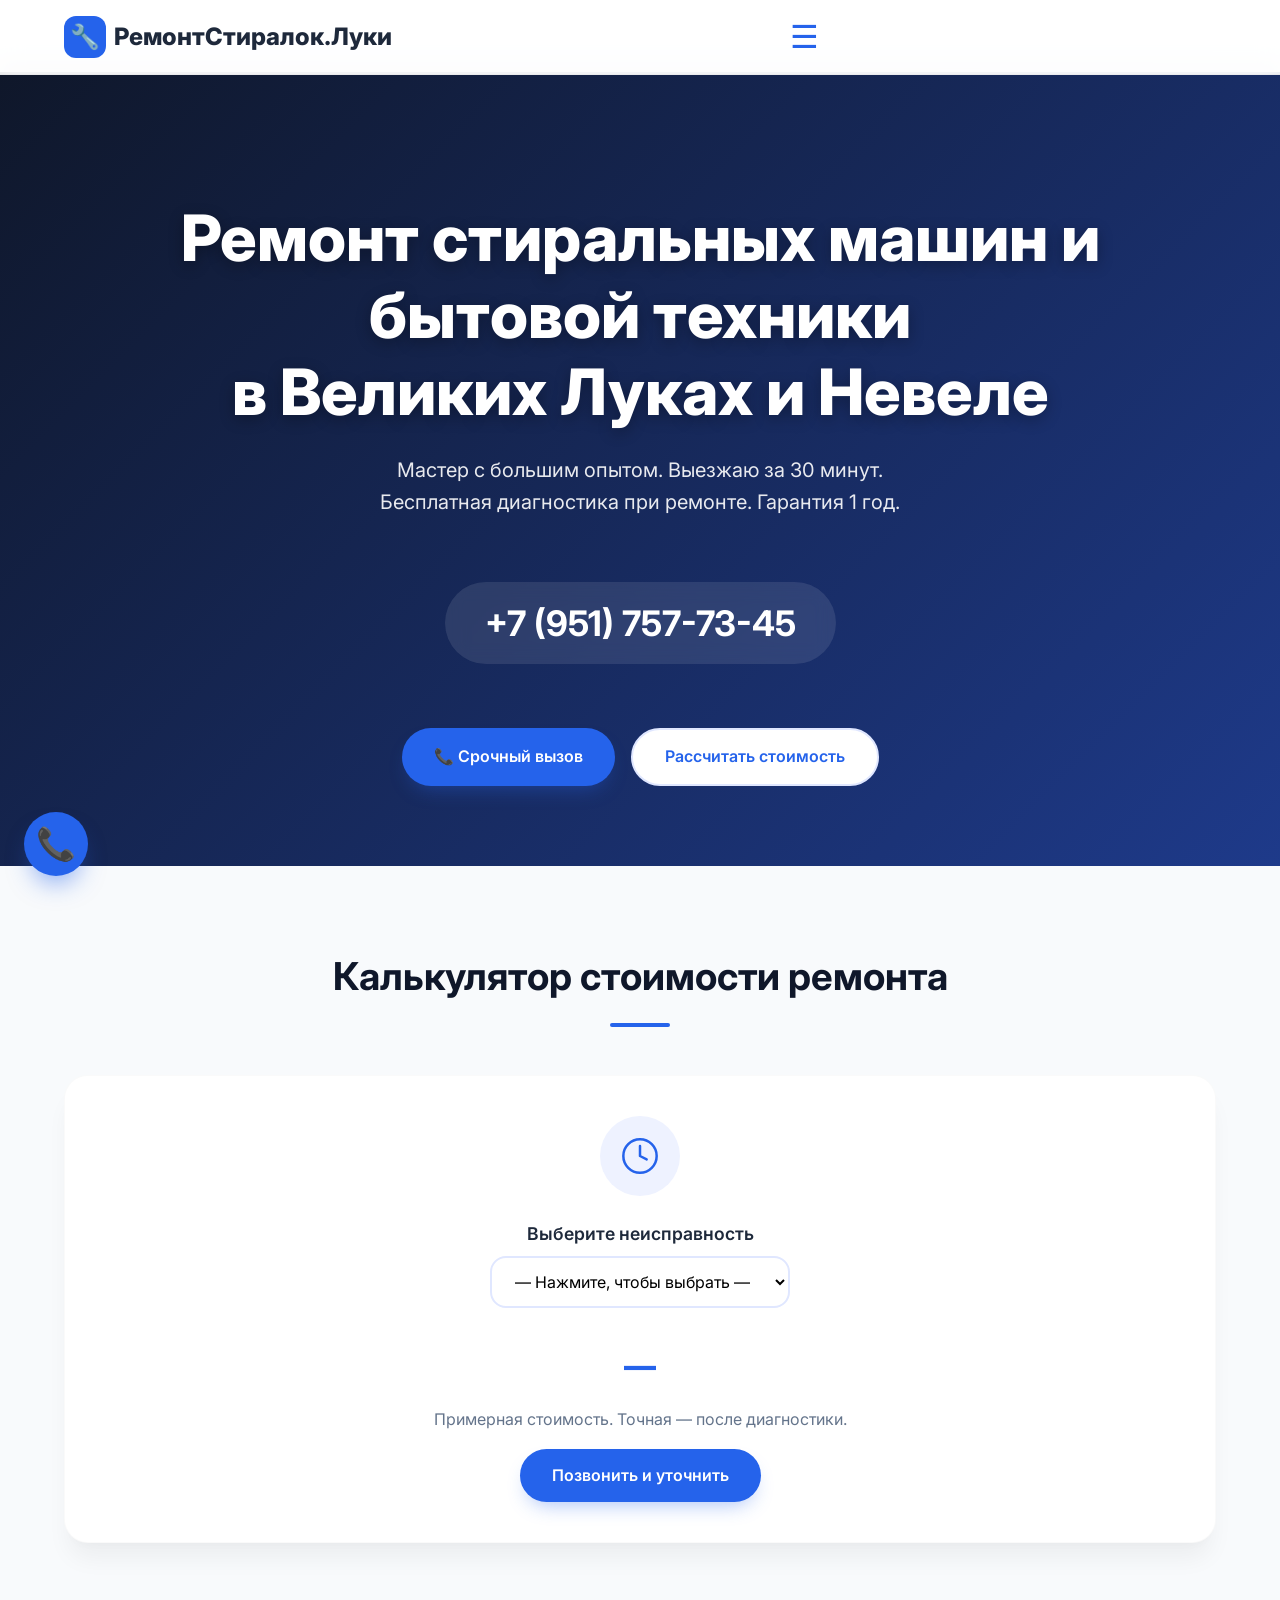
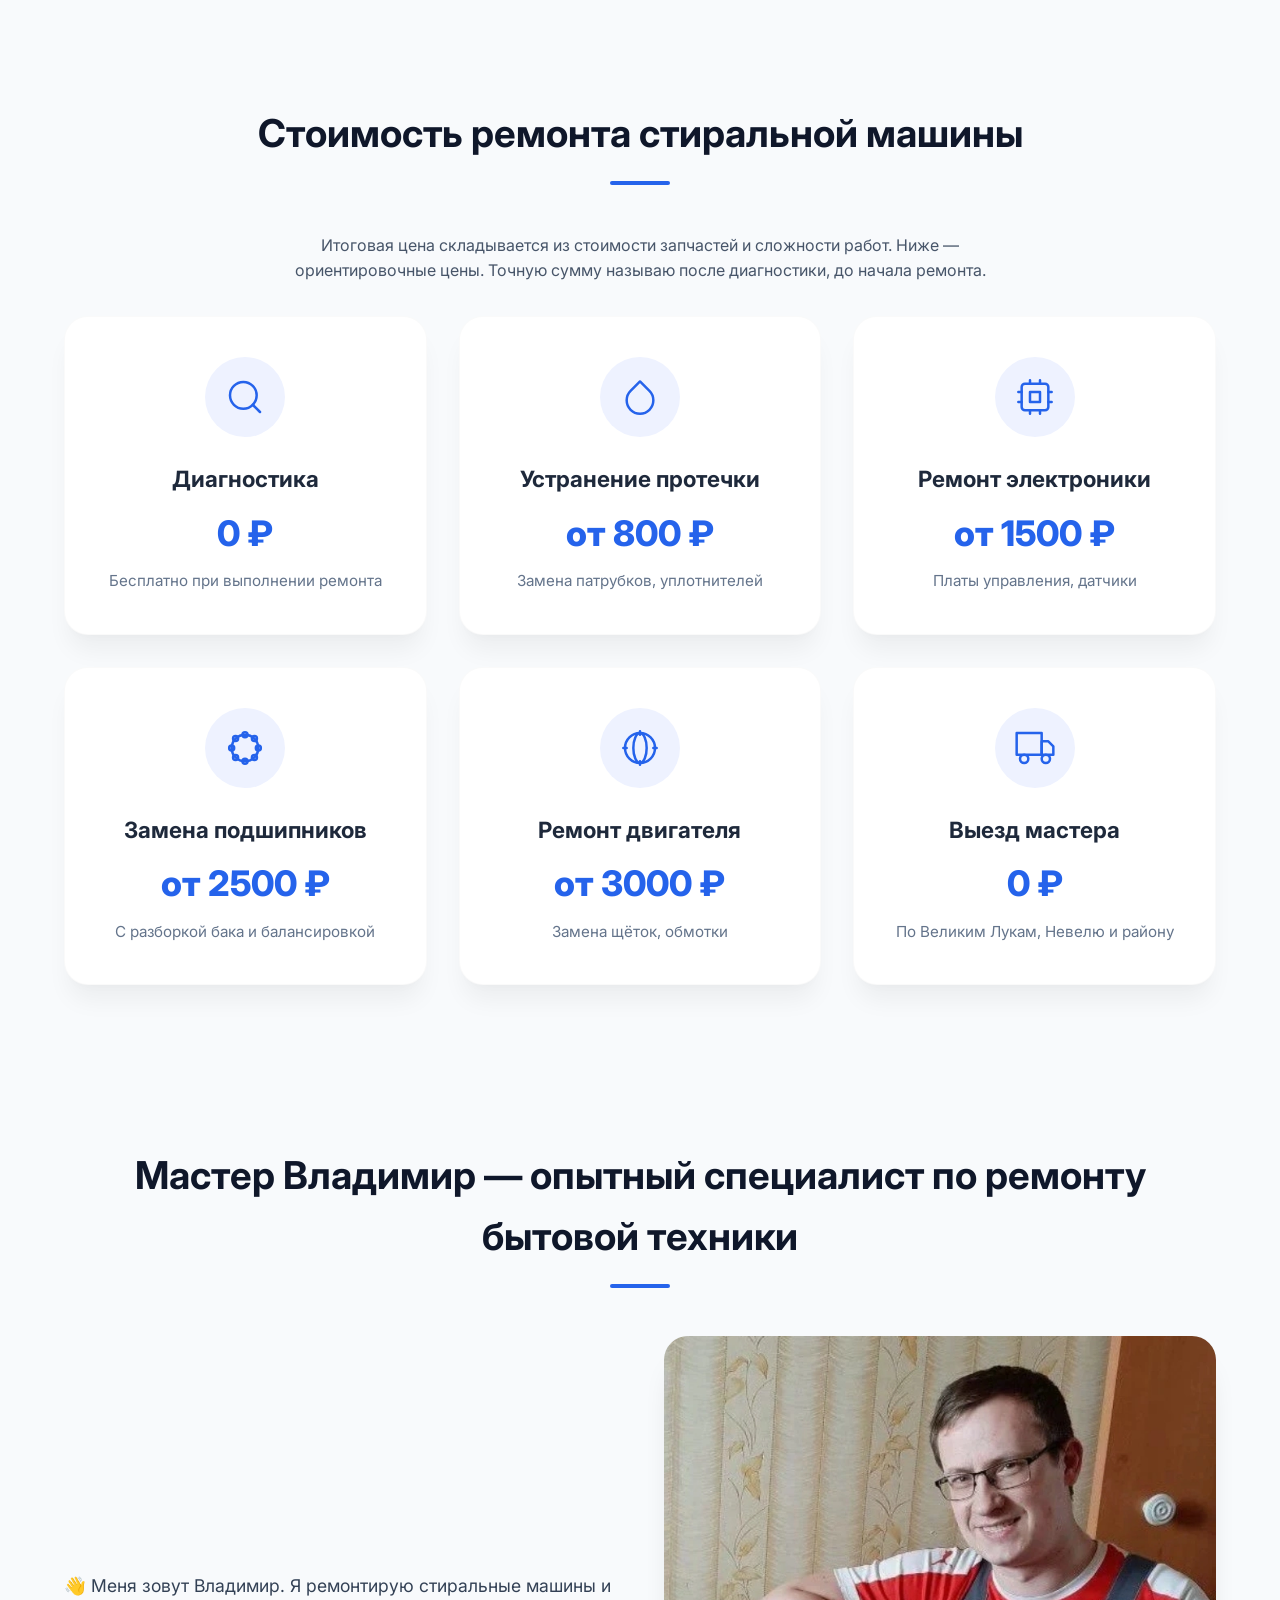
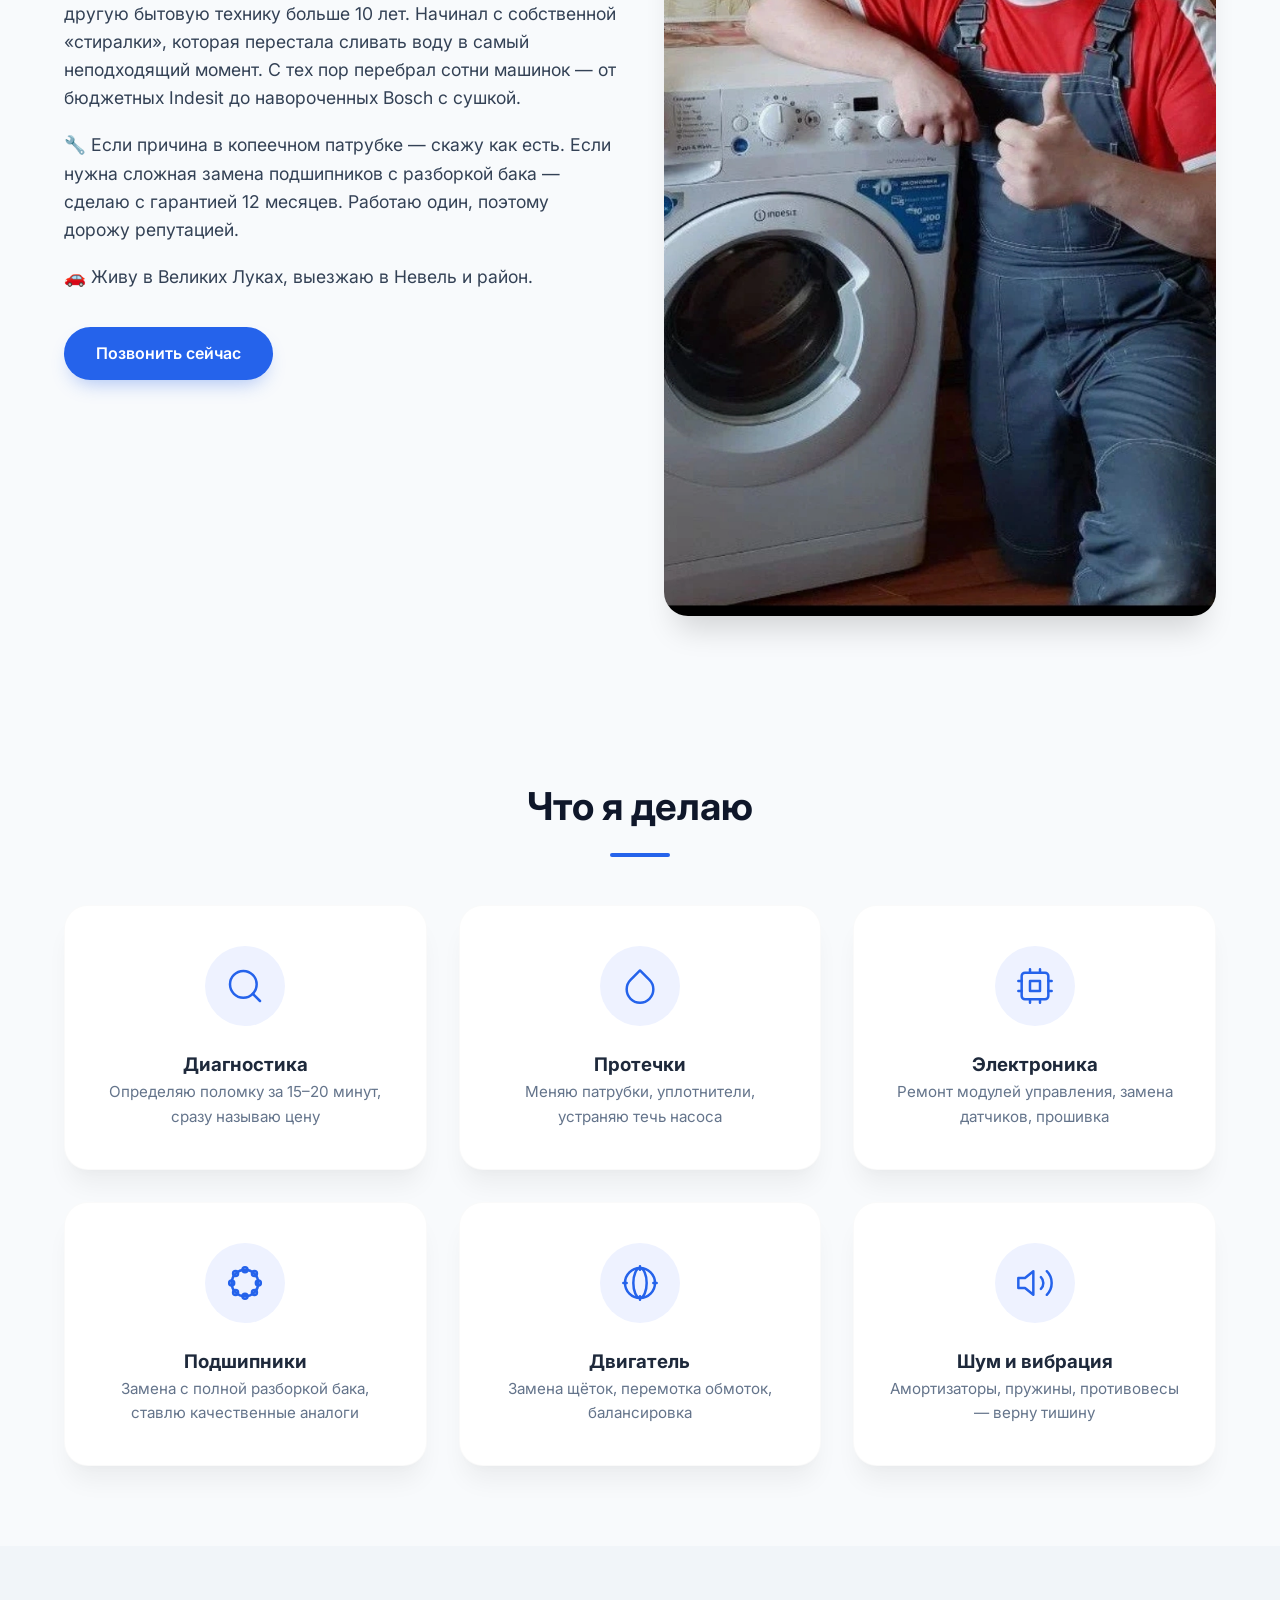
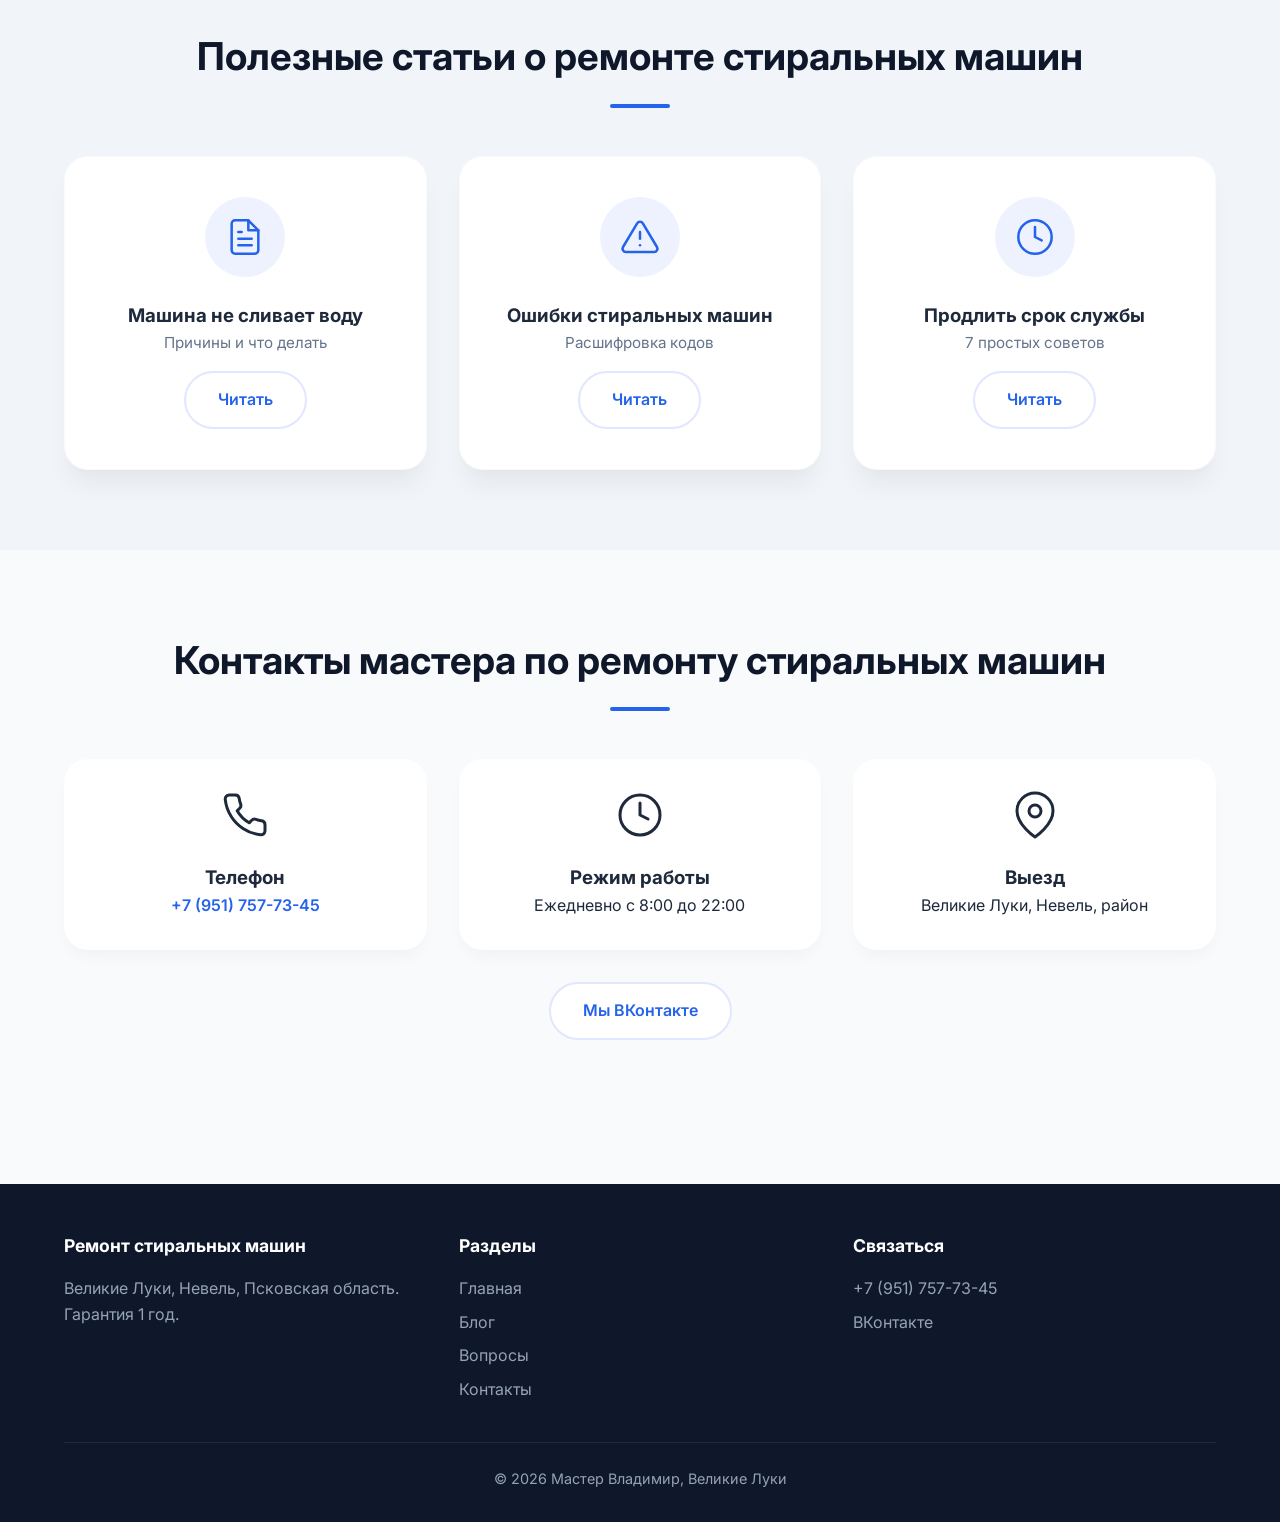
==== commit 5ef28f12: "Update index.html" ====
--- a/index.html
+++ b/index.html
@@ -4,7 +4,8 @@
     <meta charset="UTF-8">
     <meta name="viewport" content="width=device-width, initial-scale=1.0">
     <title>Ремонт стиральных машин в Великих Луках и Невеле — Мастер Владимир. Выезд от 30 мин. Гарантия</title>
-    <meta name="description" content="Мастер по ремонту стиральных машин Владимир. Выезжаю по Великим Лукам и Невельскому району. Диагностика — бесплатно, гарантия 12 месяцев. Калькулятор стоимости. Звоните: +7 (951) 757-73-45.">
+    <meta name="description" content="Мастер по ремонту стиральных машин и бытовой техники Владимир. Выезжаю по Великим Лукам и Невельскому району. Узнайте, сколько стоит починить стиральную машину. Бесплатная диагностика. Гарантия 12 месяцев. Звоните: +7 (951) 757-73-45.">
+    <meta name="keywords" content="ремонт стиральных машин, ремонт бытовой техники, великие луки, невель, сколько стоит починить стиральную машину, мастер, прайс, цены">
     
     <link rel="icon" type="image/png" href="/favicon-96x96.png" sizes="96x96">
     <link rel="icon" type="image/svg+xml" href="/favicon.svg">
@@ -212,7 +213,7 @@
 <main>
     <section class="hero">
         <div class="hero-content container">
-            <h1>Ремонт стиральных машин<br>в Великих Луках и Невеле</h1>
+            <h1>Ремонт стиральных машин и бытовой техники<br>в Великих Луках и Невеле</h1>
             <p>Мастер с большим опытом. Выезжаю за 30 минут. Бесплатная диагностика при ремонте. Гарантия 1 год.</p>
             <div class="phone-hero"><a href="tel:+79517577345">+7 (951) 757-73-45</a></div>
             <div class="hero-actions">
@@ -257,7 +258,8 @@
 
     <section id="prices" aria-labelledby="prices-heading">
         <div class="container">
-            <h2 id="prices-heading">Стоимость ремонта стиральных машин</h2>
+            <h2 id="prices-heading">Стоимость ремонта стиральной машины</h2>
+            <p style="text-align:center; max-width:700px; margin:0 auto 2rem; color:#475569;">Итоговая цена складывается из стоимости запчастей и сложности работ. Ниже — ориентировочные цены. Точную сумму называю после диагностики, до начала ремонта.</p>
             <div class="price-grid">
                 <div class="price-card">
                     <div class="price-icon">
@@ -313,10 +315,10 @@
 
     <section id="about" aria-labelledby="about-heading">
         <div class="container">
-            <h2 id="about-heading">Мастер Владимир — опытный специалист по ремонту стиральных машин</h2>
+            <h2 id="about-heading">Мастер Владимир — опытный специалист по ремонту бытовой техники</h2>
             <div class="about-flex">
                 <div class="about-text">
-                    <p>👋 Меня зовут Владимир. Я ремонтирую стиральные машины больше 10 лет. Начинал с собственной «стиралки», которая перестала сливать воду в самый неподходящий момент. С тех пор перебрал сотни машинок — от бюджетных Indesit до навороченных Bosch с сушкой.</p>
+                    <p>👋 Меня зовут Владимир. Я ремонтирую стиральные машины и другую бытовую технику больше 10 лет. Начинал с собственной «стиралки», которая перестала сливать воду в самый неподходящий момент. С тех пор перебрал сотни машинок — от бюджетных Indesit до навороченных Bosch с сушкой.</p>
                     <p>🔧 Если причина в копеечном патрубке — скажу как есть. Если нужна сложная замена подшипников с разборкой бака — сделаю с гарантией 12 месяцев. Работаю один, поэтому дорожу репутацией.</p>
                     <p>🚗 Живу в Великих Луках, выезжаю в Невель и район.</p>
                     <a href="tel:+79517577345" class="btn btn-primary" style="margin-top:1rem;">Позвонить сейчас</a>
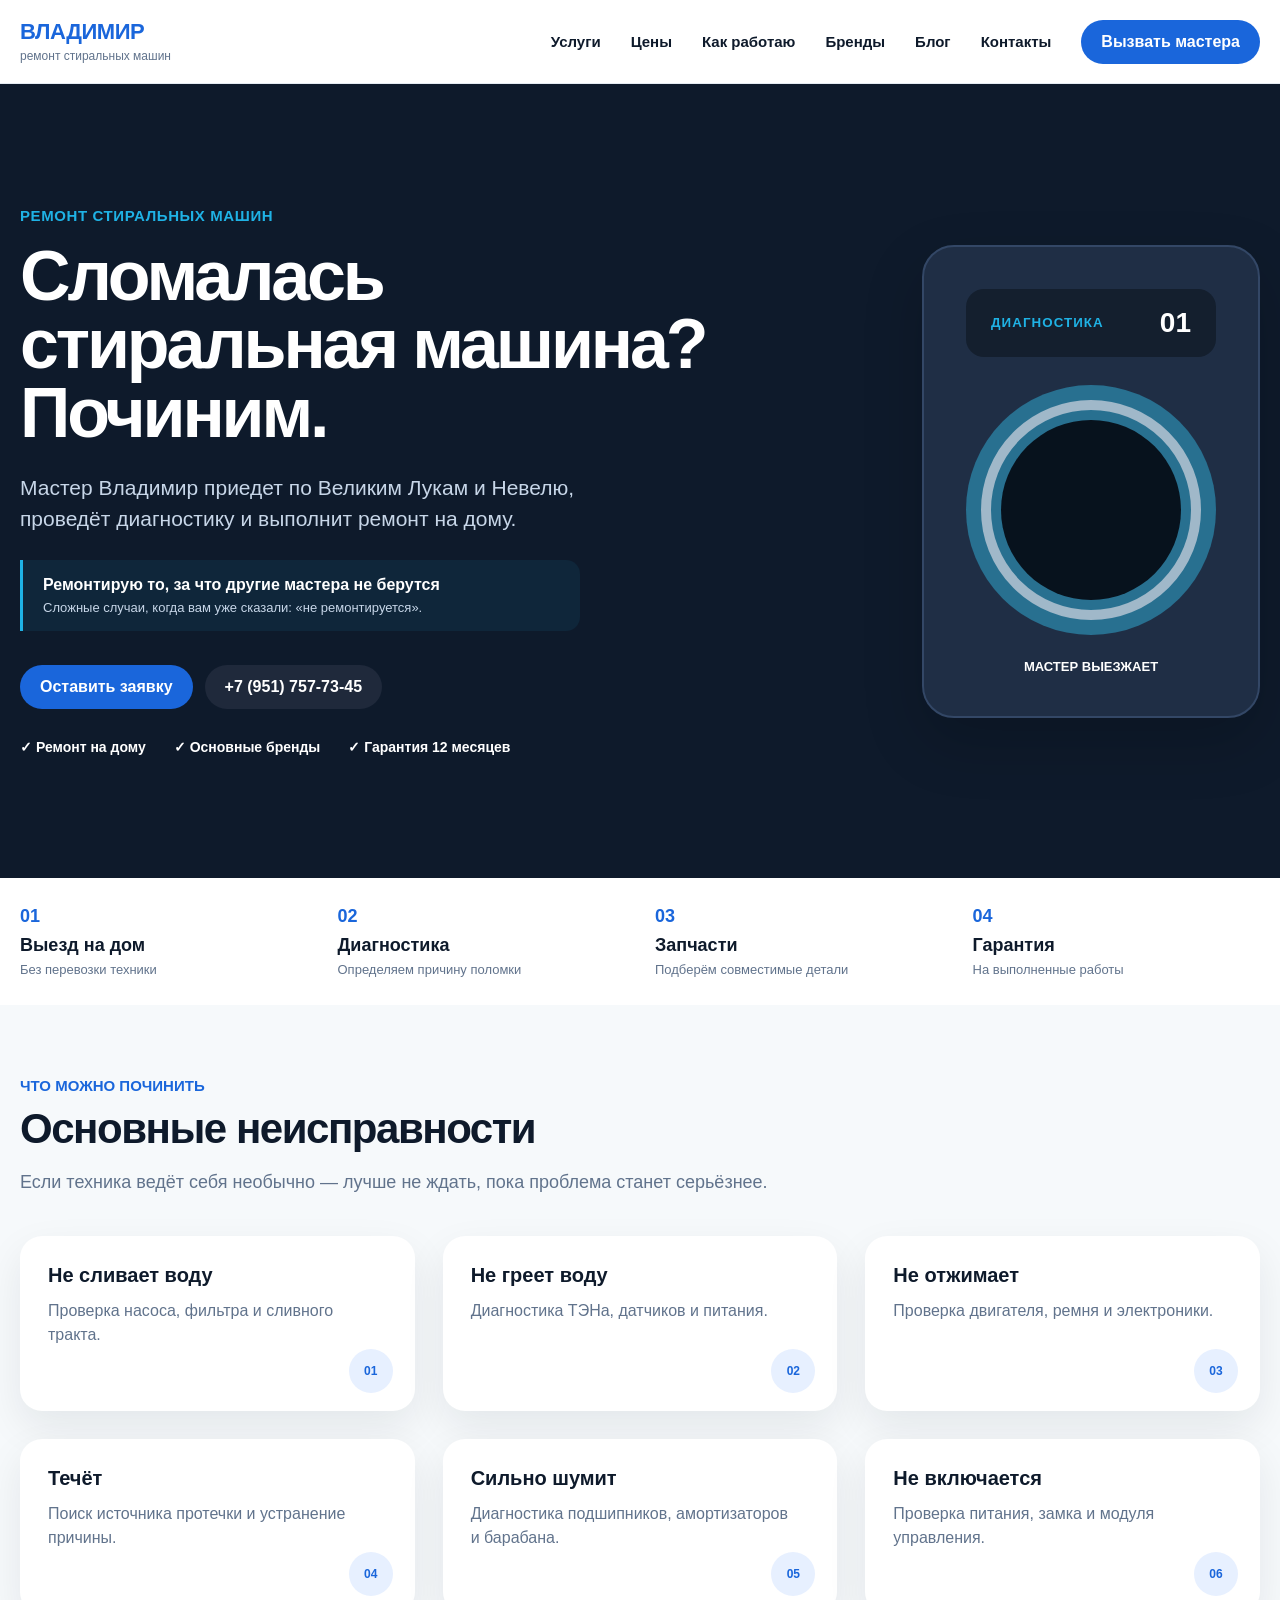
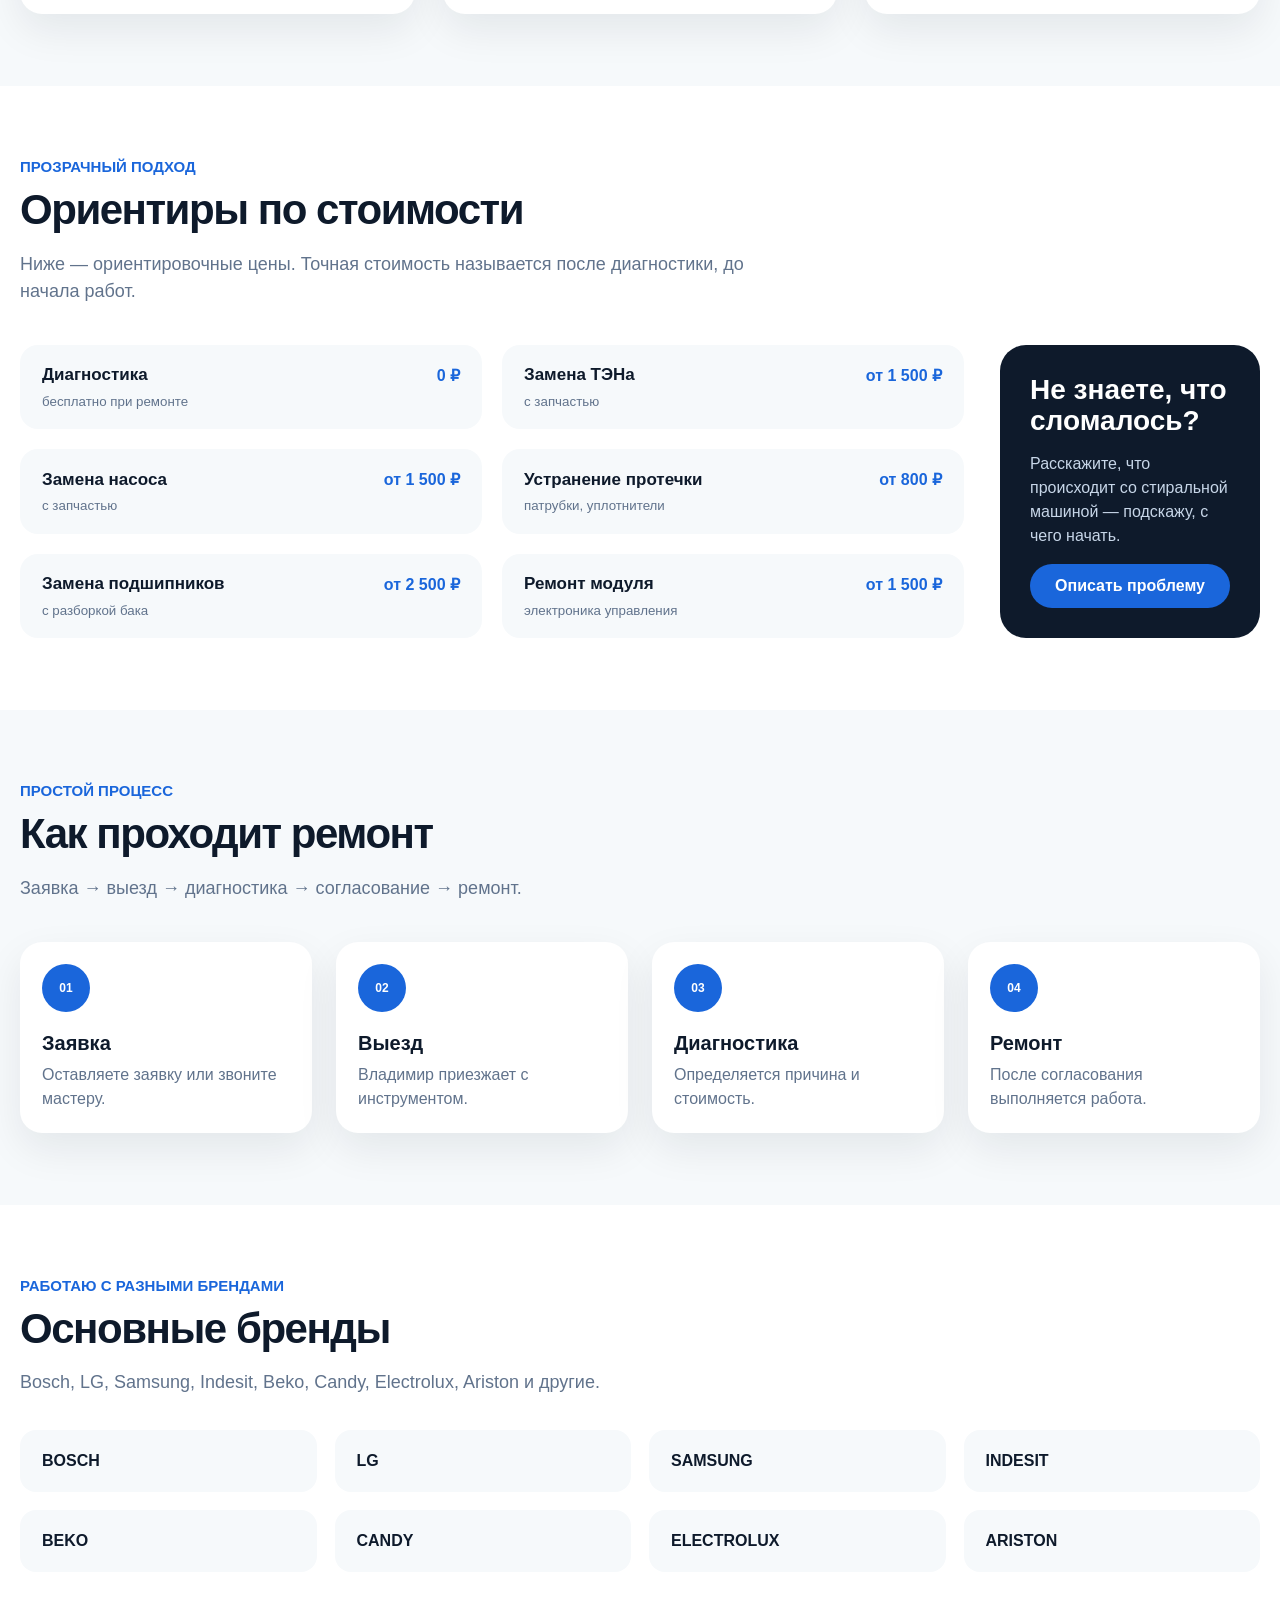
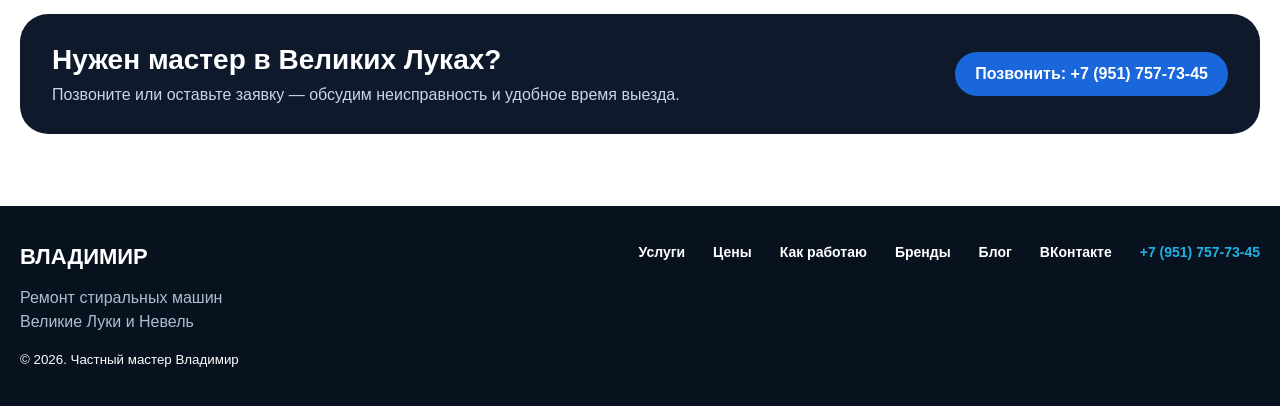
==== commit d2b6a11a: "Update index.html" ====
--- a/index.html
+++ b/index.html
@@ -1,516 +1,373 @@
 <!DOCTYPE html>
 <html lang="ru">
 <head>
-    <meta charset="UTF-8">
-    <meta name="viewport" content="width=device-width, initial-scale=1.0">
-    <title>Ремонт стиральных машин в Великих Луках и Невеле — Мастер Владимир. Выезд от 30 мин. Гарантия</title>
-    <meta name="description" content="Мастер по ремонту стиральных машин и бытовой техники Владимир. Выезжаю по Великим Лукам и Невельскому району. Узнайте, сколько стоит починить стиральную машину. Бесплатная диагностика. Гарантия 12 месяцев. Звоните: +7 (951) 757-73-45.">
-    <meta name="keywords" content="ремонт стиральных машин, ремонт бытовой техники, великие луки, невель, сколько стоит починить стиральную машину, мастер, прайс, цены">
-    
-    <link rel="icon" type="image/png" href="/favicon-96x96.png" sizes="96x96">
-    <link rel="icon" type="image/svg+xml" href="/favicon.svg">
-    <link rel="shortcut icon" href="/favicon.ico">
-    <link rel="apple-touch-icon" sizes="180x180" href="/apple-touch-icon.png">
-    <link rel="manifest" href="/site.webmanifest">
-    <meta name="theme-color" content="#2563EB">
-
-    <!-- Предзагрузка критичных ресурсов -->
-    <link rel="preload" href="/master.webp" as="image" fetchpriority="high">
-    <link rel="preload" href="https://fonts.googleapis.com/css2?family=Inter:wght@400;500;600;700;800&display=swap" as="style" onload="this.onload=null;this.rel='stylesheet'">
-    <noscript><link href="https://fonts.googleapis.com/css2?family=Inter:wght@400;500;600;700;800&display=swap" rel="stylesheet"></noscript>
-
-    <!-- Яндекс.Метрика -->
-    <script type="text/javascript">
-        (function(m,e,t,r,i,k,a){
-            m[i]=m[i]||function(){(m[i].a=m[i].a||[]).push(arguments)};
-            m[i].l=1*new Date();
-            for (var j = 0; j < document.scripts.length; j++) {if (document.scripts[j].src === r) { return; }}
-            k=e.createElement(t),a=e.getElementsByTagName(t)[0],k.async=1,k.src=r,a.parentNode.insertBefore(k,a)
-        })(window, document,'script','https://mc.yandex.ru/metrika/tag.js?id=111165834', 'ym');
-        ym(111165834, 'init', {ssr:true, webvisor:true, clickmap:true, ecommerce:"dataLayer", referrer: document.referrer, url: location.href, accurateTrackBounce:true, trackLinks:true});
-    </script>
-    <noscript><div><img src="https://mc.yandex.ru/watch/111165834" style="position:absolute; left:-9999px;" alt=""/></div></noscript>
-
-    <!-- Varioqub -->
-    <script type="text/javascript">
-    (function(e, x, pe, r, i, me, nt){
-    e[i]=e[i]||function(){(e[i].a=e[i].a||[]).push(arguments)},
-    me=x.createElement(pe),me.async=1,me.src=r,nt=x.getElementsByTagName(pe)[0],me.addEventListener('error',function(){function cb(t){t=t[t.length-1],'function'==typeof t&&t({flags:{}})};Array.isArray(e[i].a)&&e[i].a.forEach(cb);e[i]=function(){cb(arguments)}}),nt.parentNode.insertBefore(me,nt)})
-    (window, document, 'script', 'https://abt.s3.yandex.net/expjs/latest/exp.js', 'ymab');
-    ymab('metrika.108506209', 'init');
-    </script>
-
-    <!-- Yandex Autoplacement -->
-    <script src="https://yandex.ru/ads/system/context.js" async></script>
-    <script data-page-id="19675824" src="https://yandex.ru/ads/system/ap-loader.js" async></script>
-
-    <style>
-        * { margin: 0; padding: 0; box-sizing: border-box; }
-        body {
-            font-family: 'Inter', system-ui, -apple-system, sans-serif;
-            background-color: #F8FAFC; color: #1E293B; line-height: 1.6; -webkit-font-smoothing: antialiased;
-        }
-        .container { max-width: 1200px; margin: 0 auto; padding: 0 1.5rem; }
-        .btn {
-            display: inline-flex; align-items: center; justify-content: center; gap: 0.5rem;
-            padding: 0.875rem 2rem; border-radius: 3rem; font-weight: 600; font-size: 1rem;
-            text-decoration: none; transition: all 0.3s ease; cursor: pointer; border: none; white-space: nowrap;
-        }
-        .btn-primary { background: #2563EB; color: white; box-shadow: 0 10px 20px -8px rgba(37, 99, 235, 0.4); }
-        .btn-primary:hover { background: #1D4ED8; transform: translateY(-2px); box-shadow: 0 15px 25px -8px rgba(37, 99, 235, 0.5); }
-        .btn-outline { background: white; color: #2563EB; border: 2px solid #E0E7FF; }
-        .btn-outline:hover { background: #EEF2FF; border-color: #2563EB; }
-
-        header {
-            background: rgba(255,255,255,0.9); backdrop-filter: blur(12px);
-            padding: 1rem 0; position: fixed; width: 100%; top: 0; z-index: 1000;
-            border-bottom: 1px solid rgba(0,0,0,0.03);
-        }
-        .header-container { display: flex; justify-content: space-between; align-items: center; }
-        .logo { font-size: 1.5rem; font-weight: 800; display: flex; align-items: center; gap: 0.5rem; color: #1E293B; text-decoration: none; }
-        .logo-icon { background: #2563EB; color: white; width: 42px; height: 42px; border-radius: 12px; display: flex; align-items: center; justify-content: center; font-size: 1.5rem; }
-        .mobile-menu-btn { background: none; border: none; font-size: 2rem; cursor: pointer; color: #2563EB; display: flex; align-items: center; }
-
-        nav ul {
-            position: fixed; top: 72px; left: 0; width: 100%; background: white;
-            flex-direction: column; align-items: center; padding: 1.5rem 0;
-            box-shadow: 0 20px 25px -5px rgba(0,0,0,0.1); transform: translateY(-150%);
-            transition: transform 0.3s ease; z-index: 999; list-style: none;
-        }
-        nav ul.active { transform: translateY(0); }
-        nav ul li { margin: 0.5rem 0; }
-        nav ul li a { color: #1E293B; text-decoration: none; font-weight: 600; font-size: 1.1rem; padding: 0.5rem 1rem; }
-
-        .hero {
-            background: linear-gradient(135deg, #0F172A 0%, #1E3A8A 100%);
-            color: white; padding: 8rem 0 5rem; margin-top: 72px; position: relative; overflow: hidden;
-        }
-        .hero::before {
-            content: ''; position: absolute; top: 0; left: 0; width: 100%; height: 100%;
-            background: url('https://images.unsplash.com/photo-1610557892470-55d9e80c0bce?q=80&w=2070&auto=format&fit=crop') center/cover no-repeat;
-            opacity: 0.15;
-        }
-        .hero-content { position: relative; z-index: 2; text-align: center; }
-        .hero h1 {
-            font-size: clamp(2.4rem, 6vw, 4rem); font-weight: 800; margin-bottom: 1.5rem; line-height: 1.2;
-            text-shadow: 0 4px 15px rgba(0,0,0,0.3);
-        }
-        .hero p { font-size: 1.25rem; margin-bottom: 2rem; color: rgba(255,255,255,0.9); max-width: 600px; margin-left: auto; margin-right: auto; }
-        .phone-hero {
-            font-size: 2.2rem; font-weight: 700; margin: 2rem 0; display: inline-block;
-            background: rgba(255,255,255,0.1); backdrop-filter: blur(10px); padding: 0.8rem 2.5rem; border-radius: 3rem;
-        }
-        .phone-hero a { color: white; text-decoration: none; }
-        .hero-actions { display: flex; flex-wrap: wrap; gap: 1rem; justify-content: center; margin-top: 2rem; }
-
-        section { padding: 5rem 0; }
-        h2 { text-align: center; font-size: 2.4rem; font-weight: 700; margin-bottom: 3rem; color: #0F172A; position: relative; }
-        h2:after { content: ''; display: block; width: 60px; height: 4px; background: #2563EB; margin: 1rem auto 0; border-radius: 2px; }
-
-        .price-grid, .services-grid, .calc-grid {
-            display: grid; grid-template-columns: repeat(auto-fit, minmax(280px, 1fr)); gap: 2rem; margin-top: 2rem;
-        }
-        .price-card, .service-item, .calc-card {
-            background: white; border-radius: 24px; padding: 2.5rem 2rem;
-            box-shadow: 0 20px 25px -5px rgba(0,0,0,0.05), 0 8px 10px -6px rgba(0,0,0,0.02);
-            text-align: center; transition: transform 0.3s ease, box-shadow 0.3s ease; border: 1px solid rgba(0,0,0,0.02);
-        }
-        .price-card:hover, .service-item:hover, .calc-card:hover { transform: translateY(-8px); box-shadow: 0 30px 40px -10px rgba(37, 99, 235, 0.15); }
-        .price-icon, .service-icon, .calc-icon {
-            margin-bottom: 1.5rem; display: flex; align-items: center; justify-content: center;
-            margin-left: auto; margin-right: auto; transition: transform 0.3s ease;
-            width: 80px; height: 80px; background: #EEF2FF; border-radius: 50%;
-        }
-        .price-card:hover .price-icon, .service-item:hover .service-icon, .calc-card:hover .calc-icon { transform: scale(1.05); }
-        .price-icon svg, .service-icon svg, .calc-icon svg { width: 40px; height: 40px; color: #2563EB; }
-        .price-title { font-size: 1.4rem; font-weight: 700; margin-bottom: 0.5rem; color: #1E293B; }
-        .price-amount { font-size: 2.2rem; font-weight: 800; color: #2563EB; margin-bottom: 0.5rem; }
-        .price-desc, .service-item p { color: #64748B; font-size: 0.95rem; }
-
-        .about-flex { display: flex; flex-wrap: wrap; gap: 3rem; align-items: center; margin-top: 2rem; }
-        .about-text { flex: 1 1 400px; }
-        .about-text p { margin-bottom: 1.2rem; font-size: 1.1rem; color: #334155; }
-        .about-image { flex: 1 1 400px; border-radius: 24px; overflow: hidden; box-shadow: 0 25px 30px -12px rgba(0,0,0,0.15); }
-        .about-image img { width: 100%; height: auto; display: block; object-fit: cover; }
-
-        .contact-grid { display: grid; grid-template-columns: repeat(auto-fit, minmax(250px, 1fr)); gap: 2rem; margin-top: 2rem; }
-        .contact-card { background: white; border-radius: 24px; padding: 2rem; box-shadow: 0 10px 15px -3px rgba(0,0,0,0.03); text-align: center; }
-        .contact-card .contact-icon { margin-bottom: 1rem; }
-        .contact-card a { color: #2563EB; text-decoration: none; font-weight: 600; }
-
-        footer { background: #0F172A; color: #94A3B8; padding: 3rem 0 2rem; margin-top: 4rem; }
-        .footer-grid { display: grid; grid-template-columns: repeat(auto-fit, minmax(200px, 1fr)); gap: 2rem; margin-bottom: 2rem; }
-        .footer-col h4 { color: white; margin-bottom: 1rem; font-size: 1.1rem; }
-        .footer-col ul { list-style: none; }
-        .footer-col ul li { margin-bottom: 0.5rem; }
-        .footer-col a { color: #94A3B8; text-decoration: none; transition: color 0.2s; }
-        .footer-col a:hover { color: white; }
-        .footer-bottom { border-top: 1px solid #1E293B; padding-top: 1.5rem; text-align: center; font-size: 0.9rem; }
-
-        .floating-call {
-            position: fixed; bottom: 24px; left: 24px; width: 64px; height: 64px;
-            background: #2563EB; color: white; border-radius: 50%; display: flex;
-            align-items: center; justify-content: center; font-size: 2rem;
-            box-shadow: 0 15px 25px -8px rgba(37, 99, 235, 0.5); z-index: 1000;
-            animation: pulse 2s infinite; text-decoration: none;
-        }
-        @keyframes pulse { 0%,100%{transform:scale(1)}50%{transform:scale(1.08)} }
-        .back-to-top {
-            position: fixed; bottom: 24px; right: 24px; width: 64px; height: 64px;
-            background: white; color: #2563EB; border-radius: 50%; display: flex;
-            align-items: center; justify-content: center; font-size: 2rem;
-            box-shadow: 0 10px 20px -5px rgba(0,0,0,0.1); opacity: 0; visibility: hidden;
-            transition: 0.3s; z-index: 1000;
-        }
-        .back-to-top.visible { opacity: 1; visibility: visible; }
-
-        .calc-select {
-            padding: 0.8rem 1.2rem; border: 2px solid #E0E7FF; border-radius: 1rem;
-            font-size: 1rem; width: 100%; max-width: 300px; margin-bottom: 1rem;
-            font-family: inherit; background: white;
-        }
-        .calc-result { font-size: 2rem; font-weight: 800; color: #2563EB; margin: 1rem 0; }
-
-        @media (max-width: 768px) {
-            .hero { padding: 5rem 0 3rem; }
-            .hero h1 { font-size: 2rem; }
-            .phone-hero { font-size: 1.4rem; padding: 0.6rem 1.5rem; }
-            .price-grid, .services-grid, .calc-grid { grid-template-columns: 1fr; gap: 1.5rem; }
-            .price-card, .service-item, .calc-card { padding: 1.8rem 1.2rem; }
-            h2 { font-size: 1.8rem; }
-            section { padding: 3rem 0; }
-            .btn { padding: 0.75rem 1.5rem; font-size: 0.95rem; }
-            .about-flex { gap: 2rem; }
-            .contact-grid { grid-template-columns: 1fr; }
-            .floating-call, .back-to-top { width: 56px; height: 56px; font-size: 1.5rem; }
-        }
-    </style>
+  <meta charset="UTF-8">
+  <meta name="viewport" content="width=device-width, initial-scale=1.0">
+  <title>Ремонт стиральных машин в Великих Луках и Невеле — Мастер Владимир | Выезд на дом</title>
+  <meta name="description" content="Ремонт стиральных машин на дому в Великих Луках и Невеле. Мастер Владимир: диагностика, замена ТЭНа, насоса, подшипников, ремонт модуля. Гарантия 12 месяцев. Звоните: +7 (951) 757-73-45.">
+  <meta name="keywords" content="ремонт стиральных машин, великие луки, невель, мастер на дом, замена подшипников, ремонт модуля">
+
+  <!-- Favicon -->
+  <link rel="icon" type="image/png" href="/favicon-96x96.png" sizes="96x96">
+  <link rel="icon" type="image/svg+xml" href="/favicon.svg">
+  <link rel="shortcut icon" href="/favicon.ico">
+  <link rel="apple-touch-icon" sizes="180x180" href="/apple-touch-icon.png">
+  <link rel="manifest" href="/site.webmanifest">
+  <meta name="theme-color" content="#1a66db">
+
+  <!-- Предзагрузка -->
+  <link rel="preload" href="/master.webp" as="image" fetchpriority="high">
+
+  <!-- Яндекс.Метрика -->
+  <script type="text/javascript">
+    (function(m,e,t,r,i,k,a){
+      m[i]=m[i]||function(){(m[i].a=m[i].a||[]).push(arguments)};
+      m[i].l=1*new Date();
+      for (var j = 0; j < document.scripts.length; j++) {if (document.scripts[j].src === r) { return; }}
+      k=e.createElement(t),a=e.getElementsByTagName(t)[0],k.async=1,k.src=r,a.parentNode.insertBefore(k,a)
+    })(window, document,'script','https://mc.yandex.ru/metrika/tag.js?id=111165834', 'ym');
+    ym(111165834, 'init', {ssr:true, webvisor:true, clickmap:true, ecommerce:"dataLayer", referrer: document.referrer, url: location.href, accurateTrackBounce:true, trackLinks:true});
+  </script>
+  <noscript><div><img src="https://mc.yandex.ru/watch/111165834" style="position:absolute; left:-9999px;" alt=""/></div></noscript>
+
+  <!-- Varioqub -->
+  <script type="text/javascript">
+  (function(e, x, pe, r, i, me, nt){
+  e[i]=e[i]||function(){(e[i].a=e[i].a||[]).push(arguments)},
+  me=x.createElement(pe),me.async=1,me.src=r,nt=x.getElementsByTagName(pe)[0],me.addEventListener('error',function(){function cb(t){t=t[t.length-1],'function'==typeof t&&t({flags:{}})};Array.isArray(e[i].a)&&e[i].a.forEach(cb);e[i]=function(){cb(arguments)}}),nt.parentNode.insertBefore(me,nt)})
+  (window, document, 'script', 'https://abt.s3.yandex.net/expjs/latest/exp.js', 'ymab');
+  ymab('metrika.108506209', 'init');
+  </script>
+
+  <!-- Yandex Autoplacement -->
+  <script src="https://yandex.ru/ads/system/context.js" async></script>
+  <script data-page-id="19675824" src="https://yandex.ru/ads/system/ap-loader.js" async></script>
+
+  <style>
+    :root{
+      --navy:#0e1a2b;
+      --navy-2:#141f2e;
+      --blue:#1a66db;
+      --cyan:#1fb2e5;
+      --bg:#f6f9fb;
+      --text:#0e1a2b;
+      --muted:#61738c;
+      --white:#fff;
+      --line:#e4ebf2;
+      --green:#29ad76;
+      --radius:22px;
+      --shadow:0 16px 40px rgba(14,26,43,.08);
+    }
+    *{box-sizing:border-box}
+    html{scroll-behavior:smooth}
+    body{margin:0;font-family:Inter,Arial,sans-serif;color:var(--text);background:var(--bg)}
+    a{text-decoration:none;color:inherit}
+    button,input,textarea{font:inherit}
+    .container{width:min(1296px,calc(100% - 40px));margin:auto}
+    header{height:84px;background:#fff;display:flex;align-items:center;position:sticky;top:0;z-index:20;border-bottom:1px solid var(--line)}
+    .header-inner{width:min(1296px,calc(100% - 40px));margin:auto;display:flex;align-items:center;gap:30px}
+    .brand{margin-right:auto;line-height:1}
+    .brand strong{display:block;font-size:22px;color:var(--blue);letter-spacing:-.02em}
+    .brand span{display:block;margin-top:7px;font-size:12px;color:var(--muted)}
+    nav{display:flex;gap:30px;font-size:15px;font-weight:700}
+    nav a:hover{color:var(--blue)}
+    .btn{border:0;border-radius:999px;padding:13px 20px;font-weight:800;cursor:pointer;transition:.2s;display:inline-flex;align-items:center;justify-content:center}
+    .btn-primary{background:var(--blue);color:#fff}
+    .btn-primary:hover{transform:translateY(-2px);box-shadow:0 10px 22px rgba(26,102,219,.25)}
+    .btn-dark{background:#1f293b;color:#fff}
+    .btn-outline{background:transparent;color:#fff;border:1px solid rgba(255,255,255,.22)}
+    .hero{background:var(--navy);color:#fff;overflow:hidden}
+    .hero-inner{min-height:650px;display:grid;grid-template-columns:1.2fr .8fr;align-items:center;gap:40px}
+    .eyebrow{font-size:15px;font-weight:800;color:var(--cyan);letter-spacing:.04em;text-transform:uppercase}
+    h1{font-size:clamp(48px,6vw,70px);line-height:.98;letter-spacing:-.045em;margin:18px 0 26px}
+    .hero-copy{font-size:21px;line-height:1.45;color:#c7d6e8;max-width:650px}
+    .hero-actions{display:flex;gap:12px;flex-wrap:wrap;margin:34px 0 30px}
+    .hero-points{display:flex;gap:28px;flex-wrap:wrap;font-size:14px;font-weight:700}
+    .hero-points span{color:#fff}
+    .specialist-note{margin-top:26px;padding:16px 20px;background:rgba(31,178,229,.08);border-left:3px solid var(--cyan);border-radius:0 14px 14px 0;font-weight:800;font-size:16px;max-width:560px}
+    .specialist-note small{display:block;margin-top:6px;font-weight:500;color:#c7d6e8;font-size:13px}
+    .washer-card{background:#1f2e45;border:2px solid #334766;border-radius:32px;padding:42px;max-width:380px;justify-self:end;box-shadow:0 24px 60px rgba(0,0,0,.18)}
+    .washer-display{height:68px;background:var(--navy-2);border-radius:18px;display:flex;align-items:center;justify-content:space-between;padding:0 25px;margin-bottom:28px}
+    .washer-display small{color:var(--cyan);font-weight:800;letter-spacing:.08em}
+    .washer-display strong{font-size:28px}
+    .washer-door{width:250px;height:250px;border-radius:50%;margin:auto;background:#287090;position:relative;display:grid;place-items:center}
+    .washer-door:before{content:"";width:200px;height:200px;border-radius:50%;border:10px solid #a0b8c9;position:absolute}
+    .washer-door:after{content:"";width:180px;height:180px;border-radius:50%;background:#07121d;position:absolute}
+    .washer-label{text-align:center;font-size:13px;font-weight:800;margin-top:24px}
+    .trust{background:#fff}
+    .trust-grid{display:grid;grid-template-columns:repeat(4,1fr);gap:30px;padding:28px 0}
+    .trust-item .num{color:var(--blue);font-size:18px;font-weight:900}
+    .trust-item strong{display:block;margin-top:8px;font-size:18px}
+    .trust-item span{display:block;margin-top:6px;color:var(--muted);font-size:13px}
+    section{padding:72px 0}
+    .section-kicker{color:var(--blue);font-size:15px;font-weight:900;text-transform:uppercase}
+    h2{font-size:42px;line-height:1.08;letter-spacing:-.035em;margin:12px 0 14px}
+    .lead{color:var(--muted);font-size:18px;line-height:1.5;max-width:760px}
+    .services-grid{display:grid;grid-template-columns:repeat(3,1fr);gap:28px;margin-top:40px}
+    .service-card{background:#fff;border-radius:var(--radius);padding:28px;min-height:175px;box-shadow:var(--shadow);position:relative}
+    .service-card h3{font-size:20px;margin:0 0 12px}
+    .service-card p{color:var(--muted);line-height:1.5;margin:0;max-width:320px}
+    .service-num{position:absolute;right:22px;bottom:18px;width:44px;height:44px;border-radius:50%;background:#e7f0ff;color:var(--blue);display:grid;place-items:center;font-weight:900;font-size:12px}
+    .pricing{background:#fff}
+    .pricing-layout{display:grid;grid-template-columns:1fr 260px;gap:36px;margin-top:40px}
+    .price-grid{display:grid;grid-template-columns:1fr 1fr;gap:20px}
+    .price-row{background:var(--bg);border-radius:18px;padding:20px 22px;display:grid;grid-template-columns:1fr auto;align-items:center}
+    .price-row strong{font-size:17px}
+    .price-row b{color:var(--blue)}
+    .price-row small{grid-column:1/-1;color:var(--muted);margin-top:8px}
+    .price-note{background:var(--navy);color:#fff;border-radius:26px;padding:30px;display:flex;flex-direction:column;justify-content:space-between}
+    .price-note h3{font-size:28px;margin:0;line-height:1.1}
+    .price-note p{color:#c7d6e8;line-height:1.5}
+    .process{background:var(--bg)}
+    .steps{display:grid;grid-template-columns:repeat(4,1fr);gap:24px;margin-top:40px}
+    .step{background:#fff;border-radius:22px;padding:22px;min-height:190px;box-shadow:var(--shadow)}
+    .step .circle{width:48px;height:48px;border-radius:50%;background:var(--blue);color:#fff;display:grid;place-items:center;font-size:12px;font-weight:900}
+    .step h3{margin:20px 0 8px;font-size:20px}
+    .step p{color:var(--muted);line-height:1.5;margin:0}
+    .brands{background:#fff}
+    .brand-grid{display:grid;grid-template-columns:repeat(4,1fr);gap:18px;margin-top:34px}
+    .brand-card{background:var(--bg);border-radius:16px;padding:22px;font-weight:900}
+    .cta{margin-top:42px;background:var(--navy);color:#fff;border-radius:28px;padding:30px 32px;display:flex;align-items:center;gap:30px}
+    .cta-copy{flex:1}
+    .cta h3{margin:0 0 10px;font-size:28px}
+    .cta p{margin:0;color:#c7d6e8}
+    footer{background:#08111e;color:#fff;padding:38px 0}
+    .footer-inner{display:flex;justify-content:space-between;gap:30px}
+    .footer-brand strong{font-size:22px;color:#fff}
+    .footer-brand p{color:#aebdcd;line-height:1.5}
+    .footer-links{display:flex;gap:28px;align-items:flex-start;font-weight:700;font-size:14px}
+    .footer-phone{color:var(--cyan)}
+    .form-box{display:none;position:fixed;inset:0;background:rgba(4,10,18,.68);z-index:50;align-items:center;justify-content:center;padding:20px}
+    .form-box.active{display:flex}
+    .modal{background:#fff;width:min(520px,100%);border-radius:24px;padding:28px;position:relative}
+    .modal h3{margin:0 0 8px;font-size:28px}
+    .modal p{color:var(--muted)}
+    .close{position:absolute;right:18px;top:16px;border:0;background:#eef3f8;border-radius:50%;width:38px;height:38px;cursor:pointer}
+    .form{display:grid;gap:12px;margin-top:20px}
+    .form input,.form textarea{width:100%;border:1px solid var(--line);border-radius:14px;padding:13px 14px;outline:none}
+    .form textarea{min-height:100px;resize:vertical}
+    @media(max-width:900px){
+      nav{display:none}
+      .hero-inner{grid-template-columns:1fr;padding:55px 0}
+      .washer-card{justify-self:start;width:100%;max-width:420px}
+      .trust-grid{grid-template-columns:1fr 1fr}
+      .services-grid{grid-template-columns:1fr 1fr}
+      .pricing-layout{grid-template-columns:1fr}
+      .steps{grid-template-columns:1fr 1fr}
+      .brand-grid{grid-template-columns:1fr 1fr}
+      .footer-inner{flex-direction:column}
+    }
+    @media(max-width:620px){
+      .container,.header-inner{width:min(100% - 28px,1296px)}
+      header{height:72px}
+      .header-inner .btn{padding:11px 14px;font-size:13px}
+      .brand strong{font-size:18px}
+      .brand span{font-size:10px}
+      h1{font-size:46px}
+      .hero-copy{font-size:18px}
+      .hero-points{display:grid;gap:9px}
+      .trust-grid,.services-grid,.price-grid,.steps,.brand-grid{grid-template-columns:1fr}
+      section{padding:58px 0}
+      h2{font-size:34px}
+      .washer-card{padding:28px}
+      .washer-door{width:210px;height:210px}
+      .washer-door:before{width:168px;height:168px}
+      .washer-door:after{width:152px;height:152px}
+      .cta{flex-direction:column;align-items:flex-start}
+      .footer-links{flex-wrap:wrap}
+    }
+  </style>
 </head>
 <body>
-
-<a href="tel:+79517577345" class="floating-call" aria-label="Позвонить мастеру Владимиру">📞</a>
-
 <header>
-    <div class="container header-container">
-        <a href="/" class="logo">
-            <div class="logo-icon">🔧</div>
-            <span>РемонтСтиралок.Луки</span>
-        </a>
-        <button class="mobile-menu-btn" id="mobileMenuBtn" aria-label="Открыть меню">☰</button>
-        <nav aria-label="Основная навигация">
-            <ul id="navMenu">
-                <li><a href="#services">Услуги</a></li>
-                <li><a href="#prices">Цены</a></li>
-                <li><a href="#calculator">Калькулятор</a></li>
-                <li><a href="#about">О мастере</a></li>
-                <li><a href="/blog.html">Блог</a></li>
-                <li><a href="/contact.html">Контакты</a></li>
-            </ul>
-        </nav>
-    </div>
+  <div class="header-inner">
+    <a class="brand" href="/">
+      <strong>ВЛАДИМИР</strong>
+      <span>ремонт стиральных машин</span>
+    </a>
+    <nav>
+      <a href="#services">Услуги</a>
+      <a href="#prices">Цены</a>
+      <a href="#process">Как работаю</a>
+      <a href="#brands">Бренды</a>
+      <a href="/blog.html">Блог</a>
+      <a href="/contact.html">Контакты</a>
+    </nav>
+    <a class="btn btn-primary" href="tel:+79517577345">Вызвать мастера</a>
+  </div>
 </header>
 
 <main>
-    <section class="hero">
-        <div class="hero-content container">
-            <h1>Ремонт стиральных машин и бытовой техники<br>в Великих Луках и Невеле</h1>
-            <p>Мастер с большим опытом. Выезжаю за 30 минут. Бесплатная диагностика при ремонте. Гарантия 1 год.</p>
-            <div class="phone-hero"><a href="tel:+79517577345">+7 (951) 757-73-45</a></div>
-            <div class="hero-actions">
-                <a href="tel:+79517577345" class="btn btn-primary">📞 Срочный вызов</a>
-                <a href="#calculator" class="btn btn-outline">Рассчитать стоимость</a>
-            </div>
+  <section class="hero">
+    <div class="container hero-inner">
+      <div>
+        <div class="eyebrow">Ремонт стиральных машин</div>
+        <h1>Сломалась стиральная машина? Починим.</h1>
+        <p class="hero-copy">Мастер Владимир приедет по Великим Лукам и Невелю, проведёт диагностику и выполнит ремонт на дому.</p>
+        <div class="specialist-note">Ремонтирую то, за что другие мастера не берутся<small>Сложные случаи, когда вам уже сказали: «не ремонтируется».</small></div>
+        <div class="hero-actions">
+          <button class="btn btn-primary" data-open>Оставить заявку</button>
+          <a class="btn btn-dark" href="tel:+79517577345">+7 (951) 757-73-45</a>
         </div>
-    </section>
-
-    <section id="calculator" aria-labelledby="calculator-heading">
-        <div class="container">
-            <h2 id="calculator-heading">Калькулятор стоимости ремонта</h2>
-            <div class="calc-grid">
-                <div class="calc-card">
-                    <div class="calc-icon">
-                        <svg xmlns="http://www.w3.org/2000/svg" width="40" height="40" viewBox="0 0 24 24" fill="none" stroke="currentColor" stroke-width="1.5" stroke-linecap="round" stroke-linejoin="round"><circle cx="12" cy="12" r="10"/><polyline points="12 6 12 12 16 14"/></svg>
-                    </div>
-                    <label for="repairSelect" style="font-weight:600; font-size:1.1rem; display:block; margin-bottom:0.5rem;">Выберите неисправность</label>
-                    <select class="calc-select" id="repairSelect">
-                        <option value="">— Нажмите, чтобы выбрать —</option>
-                        <option value="0">Диагностика (бесплатно при ремонте)</option>
-                        <option value="800">Протечка (патрубки, уплотнители)</option>
-                        <option value="1500">Ремонт электроники (плата, датчики)</option>
-                        <option value="2500">Замена подшипников (с разборкой)</option>
-                        <option value="3000">Ремонт двигателя (щётки, обмотка)</option>
-                        <option value="500">Выезд мастера (отдельно)</option>
-                    </select>
-                    <div class="calc-result" id="calcPrice" aria-live="polite">—</div>
-                    <p style="color:#64748B;">Примерная стоимость. Точная — после диагностики.</p>
-                    <a href="tel:+79517577345" class="btn btn-primary" style="margin-top:1rem;">Позвонить и уточнить</a>
-                </div>
-            </div>
+        <div class="hero-points">
+          <span>✓ Ремонт на дому</span>
+          <span>✓ Основные бренды</span>
+          <span>✓ Гарантия 12 месяцев</span>
         </div>
-    </section>
-
-    <script>
-        document.getElementById('repairSelect').addEventListener('change', function() {
-            const price = this.value;
-            document.getElementById('calcPrice').textContent = price ? `от ${price} ₽` : '—';
-        });
-    </script>
-
-    <section id="prices" aria-labelledby="prices-heading">
-        <div class="container">
-            <h2 id="prices-heading">Стоимость ремонта стиральной машины</h2>
-            <p style="text-align:center; max-width:700px; margin:0 auto 2rem; color:#475569;">Итоговая цена складывается из стоимости запчастей и сложности работ. Ниже — ориентировочные цены. Точную сумму называю после диагностики, до начала ремонта.</p>
-            <div class="price-grid">
-                <div class="price-card">
-                    <div class="price-icon">
-                        <svg xmlns="http://www.w3.org/2000/svg" width="40" height="40" viewBox="0 0 24 24" fill="none" stroke="currentColor" stroke-width="1.5" stroke-linecap="round" stroke-linejoin="round"><circle cx="11" cy="11" r="8"/><path d="m21 21-4.35-4.35"/></svg>
-                    </div>
-                    <h3 class="price-title">Диагностика</h3>
-                    <div class="price-amount">0 ₽</div>
-                    <p class="price-desc">Бесплатно при выполнении ремонта</p>
-                </div>
-                <div class="price-card">
-                    <div class="price-icon">
-                        <svg xmlns="http://www.w3.org/2000/svg" width="40" height="40" viewBox="0 0 24 24" fill="none" stroke="currentColor" stroke-width="1.5" stroke-linecap="round" stroke-linejoin="round"><path d="M12 2.69l5.66 5.66a8 8 0 1 1-11.31 0z"/></svg>
-                    </div>
-                    <h3 class="price-title">Устранение протечки</h3>
-                    <div class="price-amount">от 800 ₽</div>
-                    <p class="price-desc">Замена патрубков, уплотнителей</p>
-                </div>
-                <div class="price-card">
-                    <div class="price-icon">
-                        <svg xmlns="http://www.w3.org/2000/svg" width="40" height="40" viewBox="0 0 24 24" fill="none" stroke="currentColor" stroke-width="1.5" stroke-linecap="round" stroke-linejoin="round"><rect x="4" y="4" width="16" height="16" rx="2"/><rect x="9" y="9" width="6" height="6"/><path d="M15 2v2M15 20v2M9 2v2M9 20v2M2 15h2M2 9h2M20 15h2M20 9h2"/></svg>
-                    </div>
-                    <h3 class="price-title">Ремонт электроники</h3>
-                    <div class="price-amount">от 1500 ₽</div>
-                    <p class="price-desc">Платы управления, датчики</p>
-                </div>
-                <div class="price-card">
-                    <div class="price-icon">
-                        <svg xmlns="http://www.w3.org/2000/svg" width="40" height="40" viewBox="0 0 24 24" fill="none" stroke="currentColor" stroke-width="1.5" stroke-linecap="round" stroke-linejoin="round"><circle cx="12" cy="12" r="8"/><circle cx="12" cy="4" r="1.5"/><circle cx="12" cy="20" r="1.5"/><circle cx="4" cy="12" r="1.5"/><circle cx="20" cy="12" r="1.5"/><circle cx="6.34" cy="6.34" r="1.5"/><circle cx="17.66" cy="17.66" r="1.5"/><circle cx="17.66" cy="6.34" r="1.5"/><circle cx="6.34" cy="17.66" r="1.5"/></svg>
-                    </div>
-                    <h3 class="price-title">Замена подшипников</h3>
-                    <div class="price-amount">от 2500 ₽</div>
-                    <p class="price-desc">С разборкой бака и балансировкой</p>
-                </div>
-                <div class="price-card">
-                    <div class="price-icon">
-                        <svg xmlns="http://www.w3.org/2000/svg" width="40" height="40" viewBox="0 0 24 24" fill="none" stroke="currentColor" stroke-width="1.5" stroke-linecap="round" stroke-linejoin="round"><circle cx="12" cy="12" r="9"/><ellipse cx="12" cy="12" rx="4" ry="9"/><path d="M12 2v2M12 20v2M2 12h2M20 12h2"/></svg>
-                    </div>
-                    <h3 class="price-title">Ремонт двигателя</h3>
-                    <div class="price-amount">от 3000 ₽</div>
-                    <p class="price-desc">Замена щёток, обмотки</p>
-                </div>
-                <div class="price-card">
-                    <div class="price-icon">
-                        <svg xmlns="http://www.w3.org/2000/svg" width="40" height="40" viewBox="0 0 24 24" fill="none" stroke="currentColor" stroke-width="1.5" stroke-linecap="round" stroke-linejoin="round"><rect x="1" y="3" width="15" height="13"/><polygon points="16 8 20 8 23 11 23 16 16 16 16 8"/><circle cx="5.5" cy="18.5" r="2.5"/><circle cx="18.5" cy="18.5" r="2.5"/></svg>
-                    </div>
-                    <h3 class="price-title">Выезд мастера</h3>
-                    <div class="price-amount">0 ₽</div>
-                    <p class="price-desc">По Великим Лукам, Невелю и району</p>
-                </div>
-            </div>
+      </div>
+      <div class="washer-card" aria-label="Иллюстрация стиральной машины">
+        <div class="washer-display"><small>ДИАГНОСТИКА</small><strong>01</strong></div>
+        <div class="washer-door"></div>
+        <div class="washer-label">МАСТЕР ВЫЕЗЖАЕТ</div>
+      </div>
+    </div>
+  </section>
+
+  <div class="trust">
+    <div class="container trust-grid">
+      <div class="trust-item"><div class="num">01</div><strong>Выезд на дом</strong><span>Без перевозки техники</span></div>
+      <div class="trust-item"><div class="num">02</div><strong>Диагностика</strong><span>Определяем причину поломки</span></div>
+      <div class="trust-item"><div class="num">03</div><strong>Запчасти</strong><span>Подберём совместимые детали</span></div>
+      <div class="trust-item"><div class="num">04</div><strong>Гарантия</strong><span>На выполненные работы</span></div>
+    </div>
+  </div>
+
+  <section id="services">
+    <div class="container">
+      <div class="section-kicker">Что можно починить</div>
+      <h2>Основные неисправности</h2>
+      <p class="lead">Если техника ведёт себя необычно — лучше не ждать, пока проблема станет серьёзнее.</p>
+      <div class="services-grid">
+        <article class="service-card"><h3>Не сливает воду</h3><p>Проверка насоса, фильтра и сливного тракта.</p><span class="service-num">01</span></article>
+        <article class="service-card"><h3>Не греет воду</h3><p>Диагностика ТЭНа, датчиков и питания.</p><span class="service-num">02</span></article>
+        <article class="service-card"><h3>Не отжимает</h3><p>Проверка двигателя, ремня и электроники.</p><span class="service-num">03</span></article>
+        <article class="service-card"><h3>Течёт</h3><p>Поиск источника протечки и устранение причины.</p><span class="service-num">04</span></article>
+        <article class="service-card"><h3>Сильно шумит</h3><p>Диагностика подшипников, амортизаторов и барабана.</p><span class="service-num">05</span></article>
+        <article class="service-card"><h3>Не включается</h3><p>Проверка питания, замка и модуля управления.</p><span class="service-num">06</span></article>
+      </div>
+    </div>
+  </section>
+
+  <section class="pricing" id="prices">
+    <div class="container">
+      <div class="section-kicker">Прозрачный подход</div>
+      <h2>Ориентиры по стоимости</h2>
+      <p class="lead">Ниже — ориентировочные цены. Точная стоимость называется после диагностики, до начала работ.</p>
+      <div class="pricing-layout">
+        <div class="price-grid">
+          <div class="price-row"><strong>Диагностика</strong><b>0 ₽</b><small>бесплатно при ремонте</small></div>
+          <div class="price-row"><strong>Замена ТЭНа</strong><b>от 1 500 ₽</b><small>с запчастью</small></div>
+          <div class="price-row"><strong>Замена насоса</strong><b>от 1 500 ₽</b><small>с запчастью</small></div>
+          <div class="price-row"><strong>Устранение протечки</strong><b>от 800 ₽</b><small>патрубки, уплотнители</small></div>
+          <div class="price-row"><strong>Замена подшипников</strong><b>от 2 500 ₽</b><small>с разборкой бака</small></div>
+          <div class="price-row"><strong>Ремонт модуля</strong><b>от 1 500 ₽</b><small>электроника управления</small></div>
         </div>
-    </section>
-
-    <section id="about" aria-labelledby="about-heading">
-        <div class="container">
-            <h2 id="about-heading">Мастер Владимир — опытный специалист по ремонту бытовой техники</h2>
-            <div class="about-flex">
-                <div class="about-text">
-                    <p>👋 Меня зовут Владимир. Я ремонтирую стиральные машины и другую бытовую технику больше 10 лет. Начинал с собственной «стиралки», которая перестала сливать воду в самый неподходящий момент. С тех пор перебрал сотни машинок — от бюджетных Indesit до навороченных Bosch с сушкой.</p>
-                    <p>🔧 Если причина в копеечном патрубке — скажу как есть. Если нужна сложная замена подшипников с разборкой бака — сделаю с гарантией 12 месяцев. Работаю один, поэтому дорожу репутацией.</p>
-                    <p>🚗 Живу в Великих Луках, выезжаю в Невель и район.</p>
-                    <a href="tel:+79517577345" class="btn btn-primary" style="margin-top:1rem;">Позвонить сейчас</a>
-                </div>
-                <div class="about-image">
-                    <img src="/master.webp" alt="Мастер Владимир — ремонт стиральных машин" fetchpriority="high" width="600" height="400">
-                </div>
-            </div>
+        <aside class="price-note">
+          <h3>Не знаете, что сломалось?</h3>
+          <p>Расскажите, что происходит со стиральной машиной — подскажу, с чего начать.</p>
+          <button class="btn btn-primary" data-open>Описать проблему</button>
+        </aside>
+      </div>
+    </div>
+  </section>
+
+  <section class="process" id="process">
+    <div class="container">
+      <div class="section-kicker">Простой процесс</div>
+      <h2>Как проходит ремонт</h2>
+      <p class="lead">Заявка → выезд → диагностика → согласование → ремонт.</p>
+      <div class="steps">
+        <article class="step"><div class="circle">01</div><h3>Заявка</h3><p>Оставляете заявку или звоните мастеру.</p></article>
+        <article class="step"><div class="circle">02</div><h3>Выезд</h3><p>Владимир приезжает с инструментом.</p></article>
+        <article class="step"><div class="circle">03</div><h3>Диагностика</h3><p>Определяется причина и стоимость.</p></article>
+        <article class="step"><div class="circle">04</div><h3>Ремонт</h3><p>После согласования выполняется работа.</p></article>
+      </div>
+    </div>
+  </section>
+
+  <section class="brands" id="brands">
+    <div class="container">
+      <div class="section-kicker">Работаю с разными брендами</div>
+      <h2>Основные бренды</h2>
+      <p class="lead">Bosch, LG, Samsung, Indesit, Beko, Candy, Electrolux, Ariston и другие.</p>
+      <div class="brand-grid">
+        <div class="brand-card">BOSCH</div><div class="brand-card">LG</div>
+        <div class="brand-card">SAMSUNG</div><div class="brand-card">INDESIT</div>
+        <div class="brand-card">BEKO</div><div class="brand-card">CANDY</div>
+        <div class="brand-card">ELECTROLUX</div><div class="brand-card">ARISTON</div>
+      </div>
+      <div class="cta" id="contacts">
+        <div class="cta-copy">
+          <h3>Нужен мастер в Великих Луках?</h3>
+          <p>Позвоните или оставьте заявку — обсудим неисправность и удобное время выезда.</p>
         </div>
-    </section>
-
-    <section id="services" aria-labelledby="services-heading">
-        <div class="container">
-            <h2 id="services-heading">Что я делаю</h2>
-            <div class="services-grid">
-                <div class="service-item">
-                    <div class="service-icon">
-                        <svg xmlns="http://www.w3.org/2000/svg" width="40" height="40" viewBox="0 0 24 24" fill="none" stroke="currentColor" stroke-width="1.5" stroke-linecap="round" stroke-linejoin="round"><circle cx="11" cy="11" r="8"/><path d="m21 21-4.35-4.35"/></svg>
-                    </div>
-                    <h3>Диагностика</h3>
-                    <p>Определяю поломку за 15–20 минут, сразу называю цену</p>
-                </div>
-                <div class="service-item">
-                    <div class="service-icon">
-                        <svg xmlns="http://www.w3.org/2000/svg" width="40" height="40" viewBox="0 0 24 24" fill="none" stroke="currentColor" stroke-width="1.5" stroke-linecap="round" stroke-linejoin="round"><path d="M12 2.69l5.66 5.66a8 8 0 1 1-11.31 0z"/></svg>
-                    </div>
-                    <h3>Протечки</h3>
-                    <p>Меняю патрубки, уплотнители, устраняю течь насоса</p>
-                </div>
-                <div class="service-item">
-                    <div class="service-icon">
-                        <svg xmlns="http://www.w3.org/2000/svg" width="40" height="40" viewBox="0 0 24 24" fill="none" stroke="currentColor" stroke-width="1.5" stroke-linecap="round" stroke-linejoin="round"><rect x="4" y="4" width="16" height="16" rx="2"/><rect x="9" y="9" width="6" height="6"/><path d="M15 2v2M15 20v2M9 2v2M9 20v2M2 15h2M2 9h2M20 15h2M20 9h2"/></svg>
-                    </div>
-                    <h3>Электроника</h3>
-                    <p>Ремонт модулей управления, замена датчиков, прошивка</p>
-                </div>
-                <div class="service-item">
-                    <div class="service-icon">
-                        <svg xmlns="http://www.w3.org/2000/svg" width="40" height="40" viewBox="0 0 24 24" fill="none" stroke="currentColor" stroke-width="1.5" stroke-linecap="round" stroke-linejoin="round"><circle cx="12" cy="12" r="8"/><circle cx="12" cy="4" r="1.5"/><circle cx="12" cy="20" r="1.5"/><circle cx="4" cy="12" r="1.5"/><circle cx="20" cy="12" r="1.5"/><circle cx="6.34" cy="6.34" r="1.5"/><circle cx="17.66" cy="17.66" r="1.5"/><circle cx="17.66" cy="6.34" r="1.5"/><circle cx="6.34" cy="17.66" r="1.5"/></svg>
-                    </div>
-                    <h3>Подшипники</h3>
-                    <p>Замена с полной разборкой бака, ставлю качественные аналоги</p>
-                </div>
-                <div class="service-item">
-                    <div class="service-icon">
-                        <svg xmlns="http://www.w3.org/2000/svg" width="40" height="40" viewBox="0 0 24 24" fill="none" stroke="currentColor" stroke-width="1.5" stroke-linecap="round" stroke-linejoin="round"><circle cx="12" cy="12" r="9"/><ellipse cx="12" cy="12" rx="4" ry="9"/><path d="M12 2v2M12 20v2M2 12h2M20 12h2"/></svg>
-                    </div>
-                    <h3>Двигатель</h3>
-                    <p>Замена щёток, перемотка обмоток, балансировка</p>
-                </div>
-                <div class="service-item">
-                    <div class="service-icon">
-                        <svg xmlns="http://www.w3.org/2000/svg" width="40" height="40" viewBox="0 0 24 24" fill="none" stroke="currentColor" stroke-width="1.5" stroke-linecap="round" stroke-linejoin="round"><polygon points="11 5 6 9 2 9 2 15 6 15 11 19 11 5"/><path d="M19.07 4.93a10 10 0 0 1 0 14.14M15.54 8.46a5 5 0 0 1 0 7.07"/></svg>
-                    </div>
-                    <h3>Шум и вибрация</h3>
-                    <p>Амортизаторы, пружины, противовесы — верну тишину</p>
-                </div>
-            </div>
-        </div>
-    </section>
-
-    <section style="background: #F1F5F9;" aria-labelledby="blog-heading">
-        <div class="container">
-            <h2 id="blog-heading">Полезные статьи о ремонте стиральных машин</h2>
-            <div class="services-grid">
-                <div class="service-item">
-                    <div class="service-icon">
-                        <svg xmlns="http://www.w3.org/2000/svg" width="40" height="40" viewBox="0 0 24 24" fill="none" stroke="currentColor" stroke-width="1.5" stroke-linecap="round" stroke-linejoin="round"><path d="M14 2H6a2 2 0 0 0-2 2v16a2 2 0 0 0 2 2h12a2 2 0 0 0 2-2V8z"/><polyline points="14 2 14 8 20 8"/><line x1="16" y1="13" x2="8" y2="13"/><line x1="16" y1="17" x2="8" y2="17"/><polyline points="10 9 9 9 8 9"/></svg>
-                    </div>
-                    <h3>Машина не сливает воду</h3>
-                    <p>Причины и что делать</p>
-                    <a href="/statya-ne-slivaet.html" class="btn btn-outline" style="margin-top:1rem;">Читать</a>
-                </div>
-                <div class="service-item">
-                    <div class="service-icon">
-                        <svg xmlns="http://www.w3.org/2000/svg" width="40" height="40" viewBox="0 0 24 24" fill="none" stroke="currentColor" stroke-width="1.5" stroke-linecap="round" stroke-linejoin="round"><path d="M10.29 3.86L1.82 18a2 2 0 0 0 1.71 3h16.94a2 2 0 0 0 1.71-3L13.71 3.86a2 2 0 0 0-3.42 0z"/><line x1="12" y1="9" x2="12" y2="13"/><line x1="12" y1="17" x2="12.01" y2="17"/></svg>
-                    </div>
-                    <h3>Ошибки стиральных машин</h3>
-                    <p>Расшифровка кодов</p>
-                    <a href="/statya-oshibki.html" class="btn btn-outline" style="margin-top:1rem;">Читать</a>
-                </div>
-                <div class="service-item">
-                    <div class="service-icon">
-                        <svg xmlns="http://www.w3.org/2000/svg" width="40" height="40" viewBox="0 0 24 24" fill="none" stroke="currentColor" stroke-width="1.5" stroke-linecap="round" stroke-linejoin="round"><circle cx="12" cy="12" r="10"/><polyline points="12 6 12 12 16 14"/></svg>
-                    </div>
-                    <h3>Продлить срок службы</h3>
-                    <p>7 простых советов</p>
-                    <a href="/statya-srok-sluzhby.html" class="btn btn-outline" style="margin-top:1rem;">Читать</a>
-                </div>
-            </div>
-        </div>
-    </section>
-
-    <section id="contact" aria-labelledby="contact-heading">
-        <div class="container">
-            <h2 id="contact-heading">Контакты мастера по ремонту стиральных машин</h2>
-            <div class="contact-grid">
-                <div class="contact-card">
-                    <div class="contact-icon">
-                        <svg xmlns="http://www.w3.org/2000/svg" width="48" height="48" viewBox="0 0 24 24" fill="none" stroke="currentColor" stroke-width="1.5" stroke-linecap="round" stroke-linejoin="round"><path d="M22 16.92v3a2 2 0 0 1-2.18 2 19.79 19.79 0 0 1-8.63-3.07 19.5 19.5 0 0 1-6-6 19.79 19.79 0 0 1-3.07-8.67A2 2 0 0 1 4.11 2h3a2 2 0 0 1 2 1.72 12.84 12.84 0 0 0 .7 2.81 2 2 0 0 1-.45 2.11L8.09 9.91a16 16 0 0 0 6 6l1.27-1.27a2 2 0 0 1 2.11-.45 12.84 12.84 0 0 0 2.81.7A2 2 0 0 1 22 16.92z"/></svg>
-                    </div>
-                    <h3>Телефон</h3>
-                    <a href="tel:+79517577345">+7 (951) 757-73-45</a>
-                </div>
-                <div class="contact-card">
-                    <div class="contact-icon">
-                        <svg xmlns="http://www.w3.org/2000/svg" width="48" height="48" viewBox="0 0 24 24" fill="none" stroke="currentColor" stroke-width="1.5" stroke-linecap="round" stroke-linejoin="round"><circle cx="12" cy="12" r="10"/><polyline points="12 6 12 12 16 14"/></svg>
-                    </div>
-                    <h3>Режим работы</h3>
-                    <p>Ежедневно с 8:00 до 22:00</p>
-                </div>
-                <div class="contact-card">
-                    <div class="contact-icon">
-                        <svg xmlns="http://www.w3.org/2000/svg" width="48" height="48" viewBox="0 0 24 24" fill="none" stroke="currentColor" stroke-width="1.5" stroke-linecap="round" stroke-linejoin="round"><path d="M21 10c0 7-9 13-9 13s-9-6-9-13a9 9 0 0 1 18 0z"/><circle cx="12" cy="10" r="3"/></svg>
-                    </div>
-                    <h3>Выезд</h3>
-                    <p>Великие Луки, Невель, район</p>
-                </div>
-            </div>
-            <div style="text-align: center; margin-top: 2rem;">
-                <a href="https://vk.com/remontstiralokluki" class="btn btn-outline" target="_blank">Мы ВКонтакте</a>
-            </div>
-        </div>
-    </section>
+        <a class="btn btn-primary" href="tel:+79517577345">Позвонить: +7 (951) 757-73-45</a>
+      </div>
+    </div>
+  </section>
 </main>
 
 <footer>
-    <div class="container">
-        <div class="footer-grid">
-            <div class="footer-col">
-                <h4>Ремонт стиральных машин</h4>
-                <p>Великие Луки, Невель, Псковская область. Гарантия 1 год.</p>
-            </div>
-            <div class="footer-col">
-                <h4>Разделы</h4>
-                <ul>
-                    <li><a href="/">Главная</a></li>
-                    <li><a href="/blog.html">Блог</a></li>
-                    <li><a href="/faq.html">Вопросы</a></li>
-                    <li><a href="/contact.html">Контакты</a></li>
-                </ul>
-            </div>
-            <div class="footer-col">
-                <h4>Связаться</h4>
-                <ul>
-                    <li><a href="tel:+79517577345">+7 (951) 757-73-45</a></li>
-                    <li><a href="https://vk.com/remontstiralokluki">ВКонтакте</a></li>
-                </ul>
-            </div>
-        </div>
-        <div class="footer-bottom">
-            &copy; 2026 Мастер Владимир, Великие Луки
-        </div>
-    </div>
+  <div class="container footer-inner">
+    <div class="footer-brand">
+      <strong>ВЛАДИМИР</strong>
+      <p>Ремонт стиральных машин<br>Великие Луки и Невель</p>
+      <small>© 2026. Частный мастер Владимир</small>
+    </div>
+    <div class="footer-links">
+      <a href="#services">Услуги</a>
+      <a href="#prices">Цены</a>
+      <a href="#process">Как работаю</a>
+      <a href="#brands">Бренды</a>
+      <a href="/blog.html">Блог</a>
+      <a href="https://vk.com/remontstiralokluki" target="_blank" rel="noopener">ВКонтакте</a>
+      <a class="footer-phone" href="tel:+79517577345">+7 (951) 757-73-45</a>
+    </div>
+  </div>
 </footer>
 
-<a href="#" class="back-to-top" id="backToTop" aria-label="Вернуться наверх">↑</a>
+<div class="form-box" id="modal">
+  <div class="modal">
+    <button class="close" data-close aria-label="Закрыть">×</button>
+    <h3>Вызвать мастера</h3>
+    <p>Оставьте контакты и кратко опишите проблему — я перезвоню и подскажу, что делать.</p>
+    <form class="form" id="repairForm">
+      <input name="name" placeholder="Ваше имя" required>
+      <input name="phone" type="tel" placeholder="Телефон" required>
+      <textarea name="problem" placeholder="Что произошло со стиральной машиной?"></textarea>
+      <button class="btn btn-primary" type="submit">Отправить заявку</button>
+    </form>
+  </div>
+</div>
 
 <script>
-    const menuBtn = document.getElementById('mobileMenuBtn');
-    const navMenu = document.getElementById('navMenu');
-    menuBtn.addEventListener('click', () => {
-        navMenu.classList.toggle('active');
-        menuBtn.textContent = navMenu.classList.contains('active') ? '✕' : '☰';
-    });
-    document.querySelectorAll('nav a').forEach(link => {
-        link.addEventListener('click', () => {
-            navMenu.classList.remove('active');
-            menuBtn.textContent = '☰';
-        });
-    });
-    document.querySelectorAll('a[href^="#"]').forEach(anchor => {
-        anchor.addEventListener('click', function(e) {
-            const target = document.querySelector(this.getAttribute('href'));
-            if (target) {
-                e.preventDefault();
-                target.scrollIntoView({ behavior: 'smooth' });
-            }
-        });
-    });
-    const backToTop = document.getElementById('backToTop');
-    window.addEventListener('scroll', () => {
-        backToTop.classList.toggle('visible', window.scrollY > 500);
-    });
+  const modal = document.getElementById('modal');
+  document.querySelectorAll('[data-open]').forEach(btn => btn.addEventListener('click', () => modal.classList.add('active')));
+  document.querySelector('[data-close]').addEventListener('click', () => modal.classList.remove('active'));
+  modal.addEventListener('click', e => { if(e.target === modal) modal.classList.remove('active'); });
+  document.getElementById('repairForm').addEventListener('submit', e => {
+    e.preventDefault();
+    // Собираем данные и переадресуем в WhatsApp — можно заменить на email/Telegram/backend
+    const data = new FormData(e.target);
+    const text = encodeURIComponent(
+      'Заявка с сайта\n' +
+      'Имя: ' + (data.get('name') || '') + '\n' +
+      'Телефон: ' + (data.get('phone') || '') + '\n' +
+      'Проблема: ' + (data.get('problem') || '')
+    );
+    window.open('https://wa.me/79517577345?text=' + text, '_blank');
+    modal.classList.remove('active');
+    e.target.reset();
+  });
 </script>
 
-<!-- Микроразметка -->
+<!-- Микроразметка Schema.org -->
 <script type="application/ld+json">
 {
   "@context": "https://schema.org",
   "@type": "LocalBusiness",
   "name": "Ремонт стиральных машин — Мастер Владимир",
+  "url": "https://remont-velikie-luki.ru/",
   "telephone": "+79517577345",
   "address": {
     "@type": "PostalAddress",
@@ -518,12 +375,17 @@
     "addressRegion": "Псковская область"
   },
   "areaServed": ["Великие Луки", "Невель"],
-  "priceRange": "от 500 ₽",
+  "priceRange": "от 800 ₽",
   "aggregateRating": {
     "@type": "AggregateRating",
     "ratingValue": "5.0",
     "ratingCount": "94"
-  }
+  },
+  "makesOffer": [
+    {"@type":"Offer","itemOffered":{"@type":"Service","name":"Диагностика стиральной машины"},"price":"0","priceCurrency":"RUB"},
+    {"@type":"Offer","itemOffered":{"@type":"Service","name":"Замена ТЭНа"},"price":"1500","priceCurrency":"RUB"},
+    {"@type":"Offer","itemOffered":{"@type":"Service","name":"Замена подшипников"},"price":"2500","priceCurrency":"RUB"}
+  ]
 }
 </script>
 
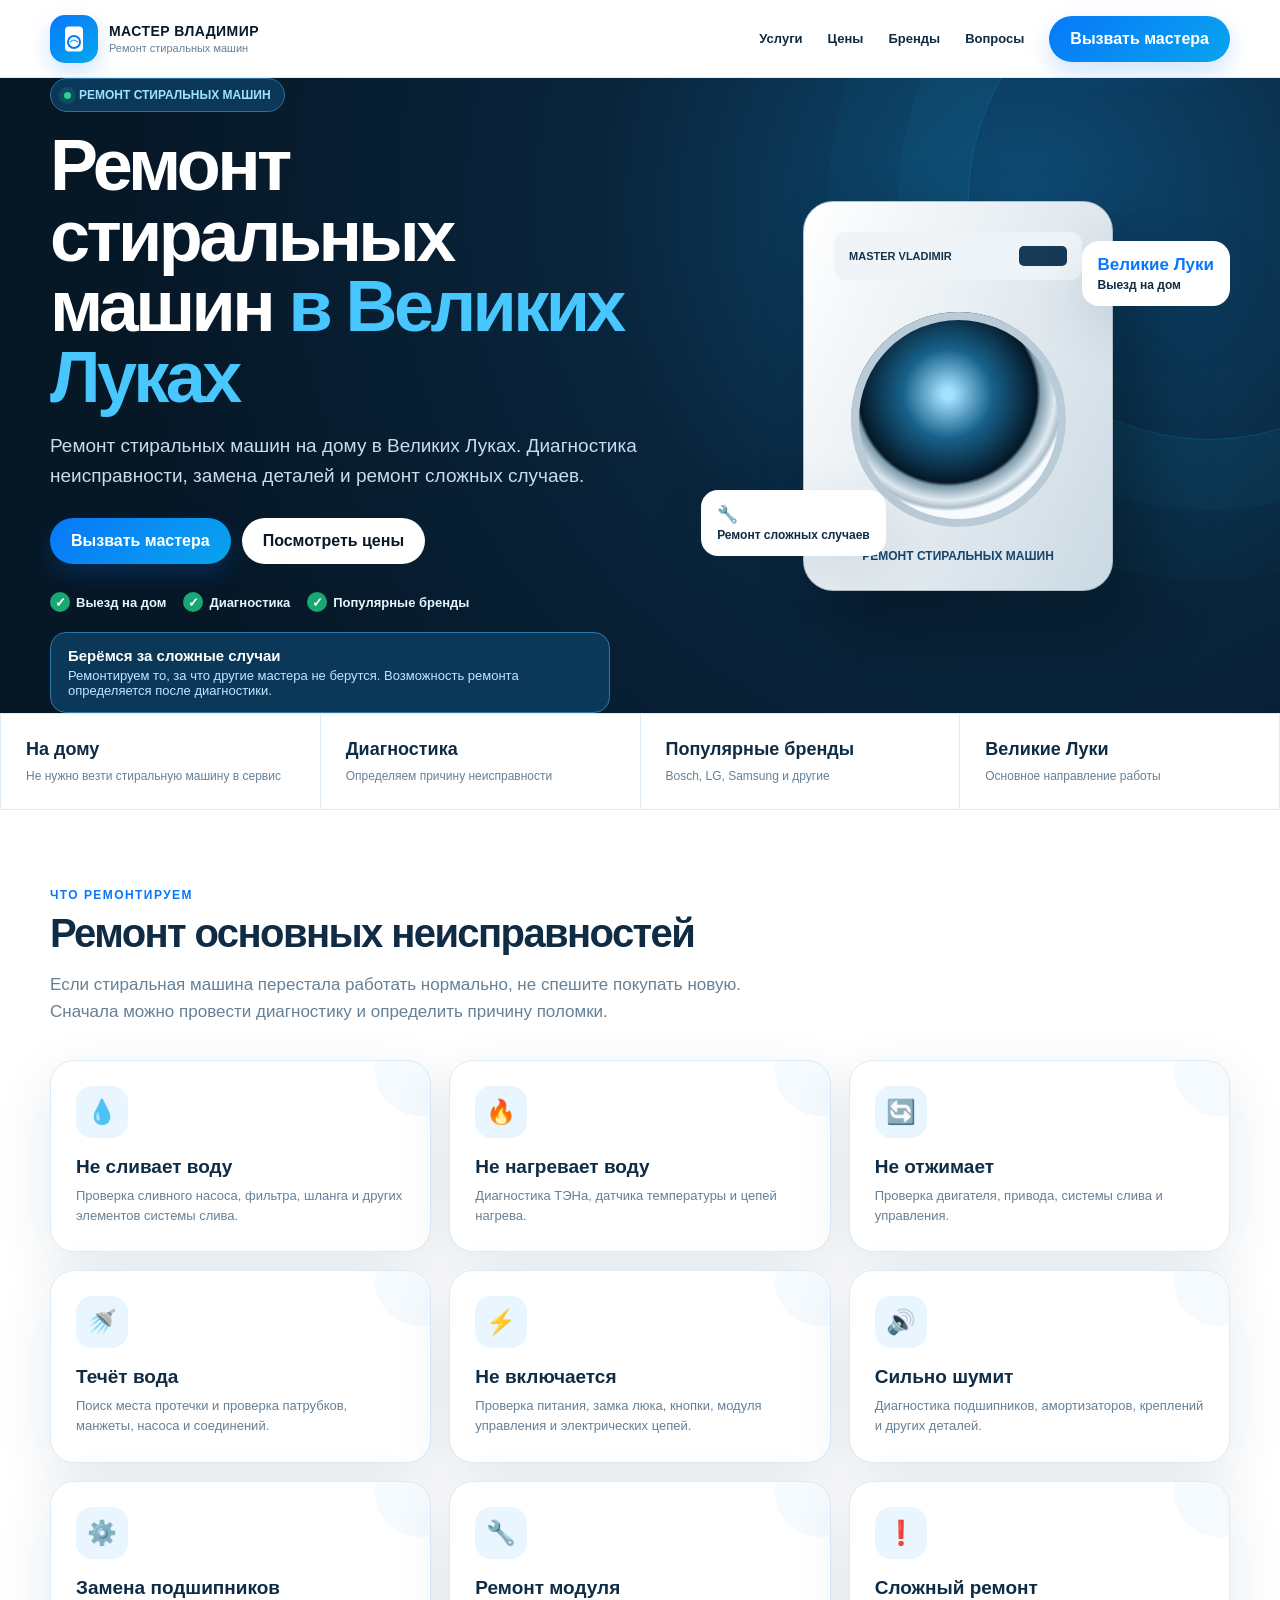
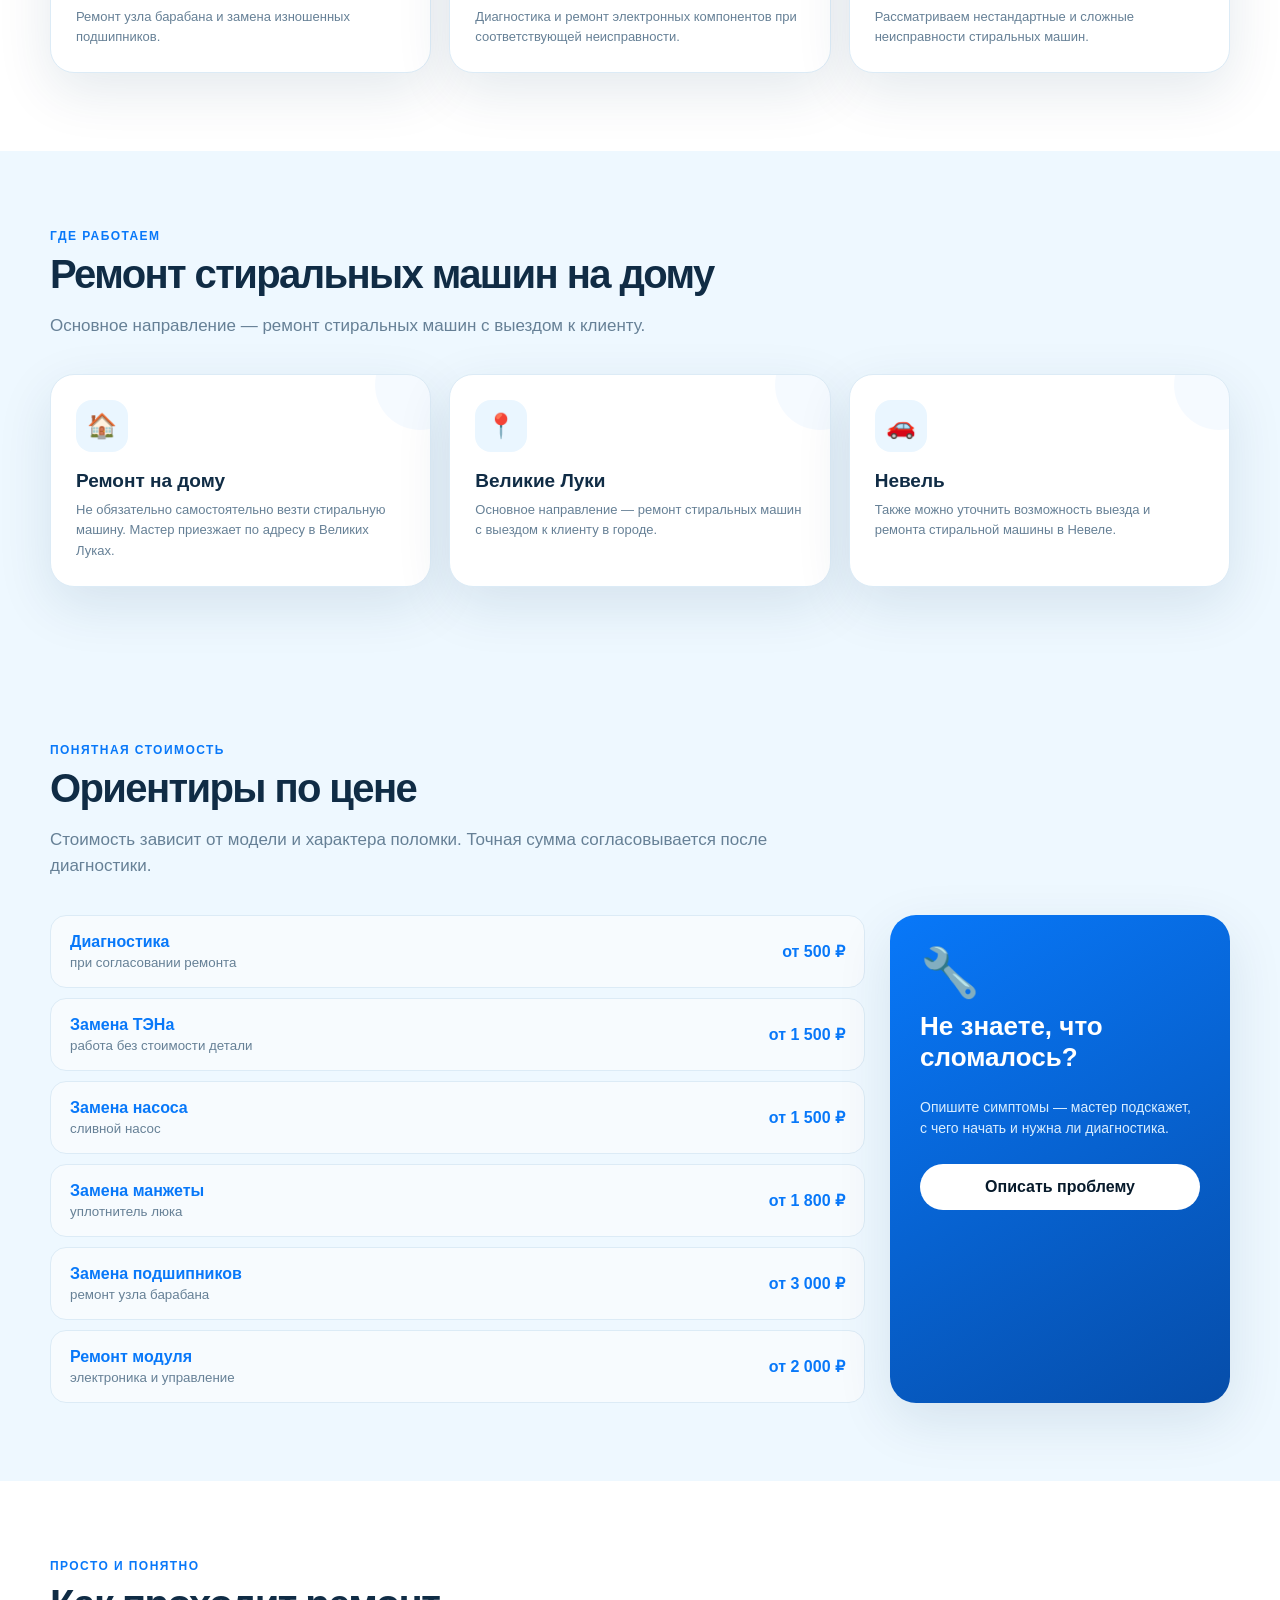
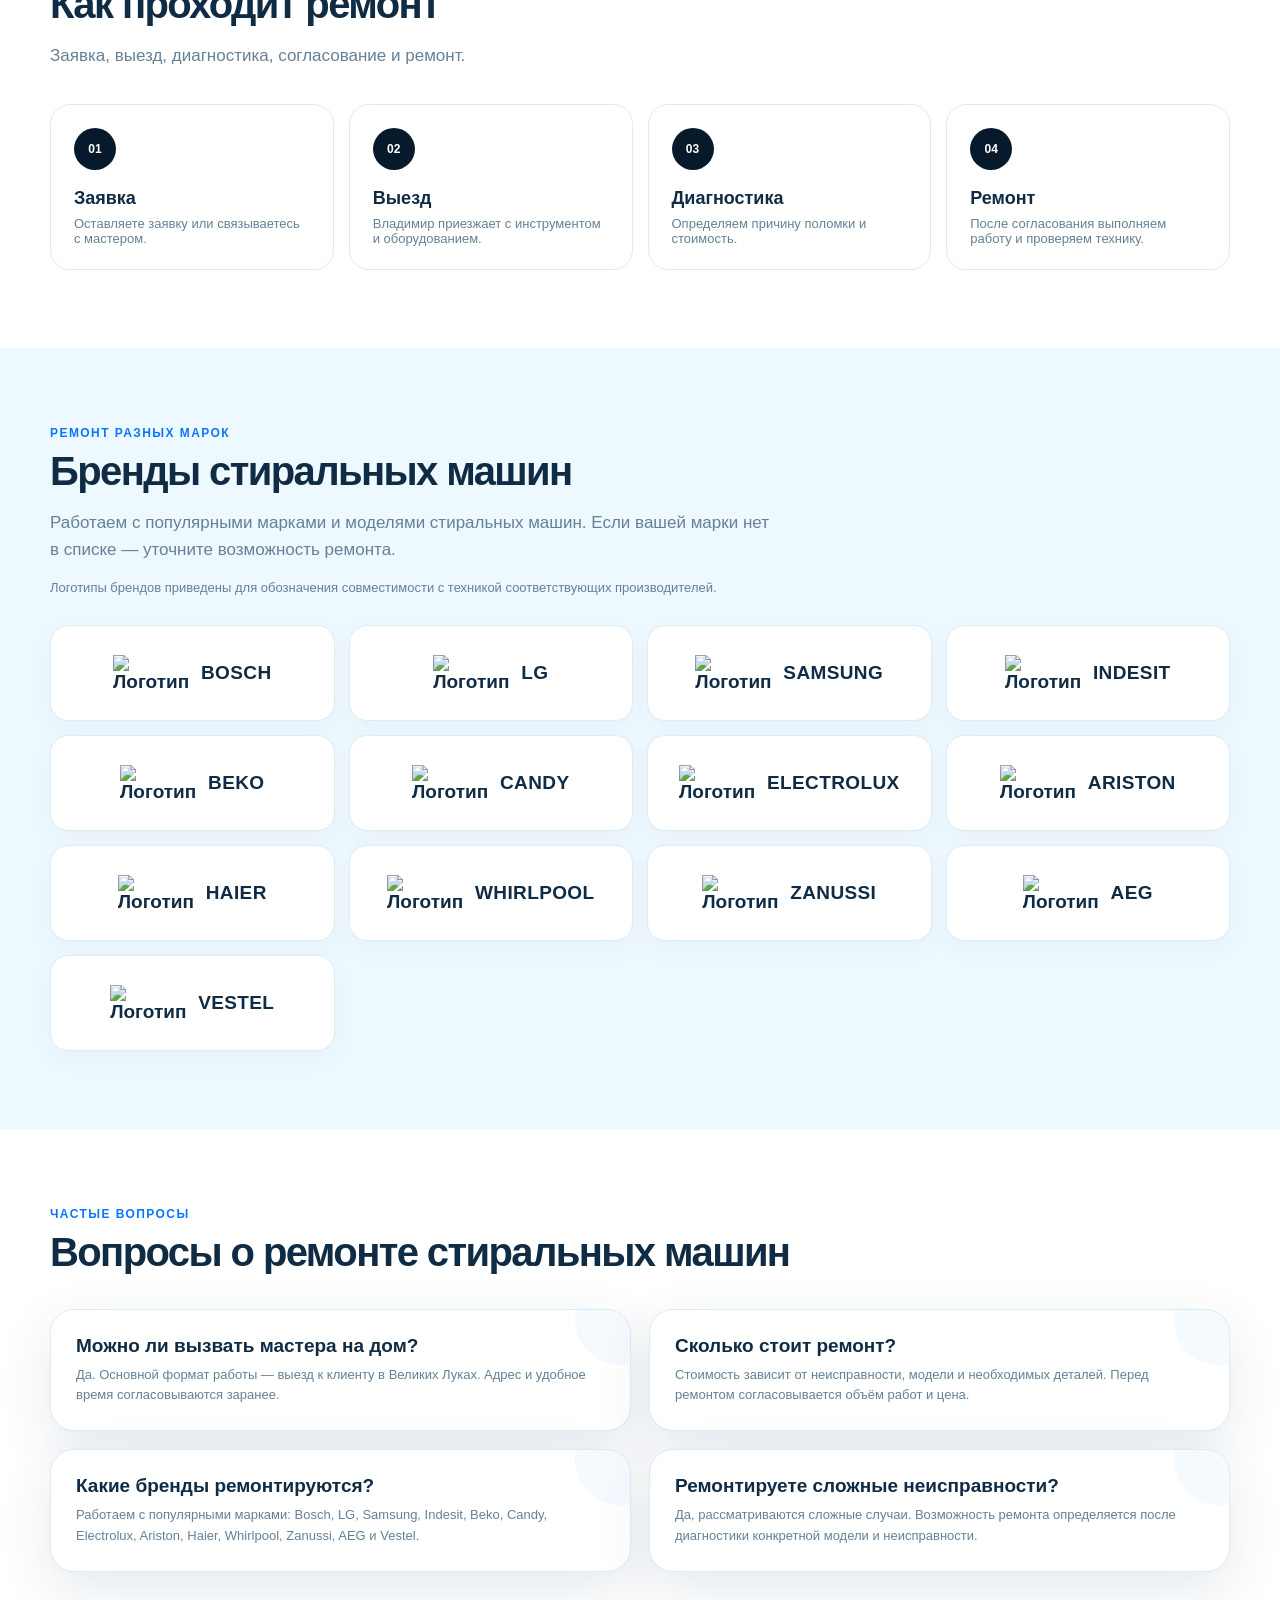
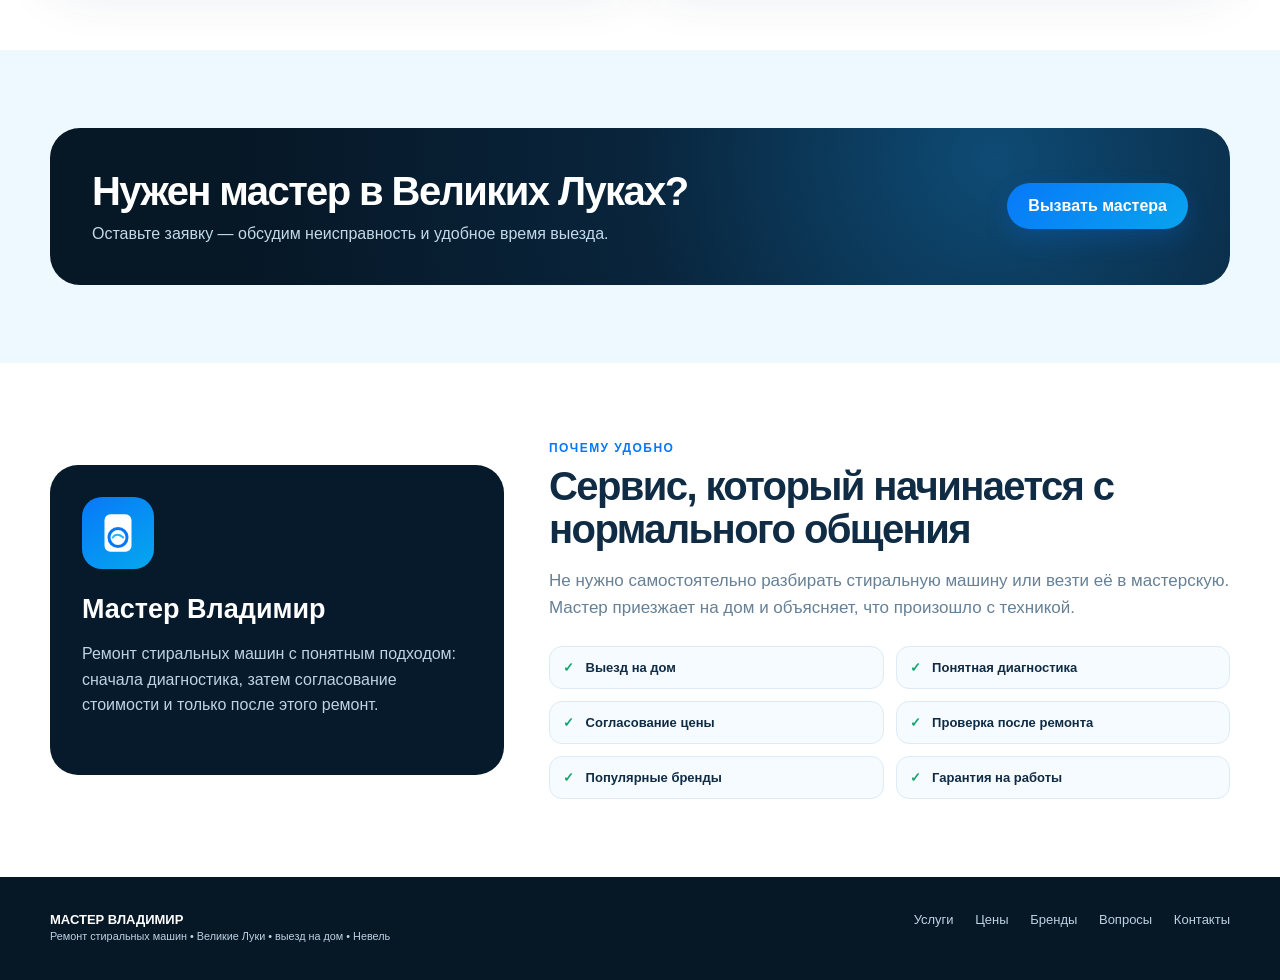
==== commit 5b9b2a76: "Update index.html" ====
--- a/index.html
+++ b/index.html
@@ -1,393 +1,1977 @@
 <!DOCTYPE html>
 <html lang="ru">
 <head>
-  <meta charset="UTF-8">
-  <meta name="viewport" content="width=device-width, initial-scale=1.0">
-  <title>Ремонт стиральных машин в Великих Луках и Невеле — Мастер Владимир | Выезд на дом</title>
-  <meta name="description" content="Ремонт стиральных машин на дому в Великих Луках и Невеле. Мастер Владимир: диагностика, замена ТЭНа, насоса, подшипников, ремонт модуля. Гарантия 12 месяцев. Звоните: +7 (951) 757-73-45.">
-  <meta name="keywords" content="ремонт стиральных машин, великие луки, невель, мастер на дом, замена подшипников, ремонт модуля">
-
-  <!-- Favicon -->
-  <link rel="icon" type="image/png" href="/favicon-96x96.png" sizes="96x96">
-  <link rel="icon" type="image/svg+xml" href="/favicon.svg">
-  <link rel="shortcut icon" href="/favicon.ico">
-  <link rel="apple-touch-icon" sizes="180x180" href="/apple-touch-icon.png">
-  <link rel="manifest" href="/site.webmanifest">
-  <meta name="theme-color" content="#1a66db">
-
-  <!-- Предзагрузка -->
-  <link rel="preload" href="/master.webp" as="image" fetchpriority="high">
-
-  <!-- Яндекс.Метрика -->
-  <script type="text/javascript">
-    (function(m,e,t,r,i,k,a){
-      m[i]=m[i]||function(){(m[i].a=m[i].a||[]).push(arguments)};
-      m[i].l=1*new Date();
-      for (var j = 0; j < document.scripts.length; j++) {if (document.scripts[j].src === r) { return; }}
-      k=e.createElement(t),a=e.getElementsByTagName(t)[0],k.async=1,k.src=r,a.parentNode.insertBefore(k,a)
-    })(window, document,'script','https://mc.yandex.ru/metrika/tag.js?id=111165834', 'ym');
-    ym(111165834, 'init', {ssr:true, webvisor:true, clickmap:true, ecommerce:"dataLayer", referrer: document.referrer, url: location.href, accurateTrackBounce:true, trackLinks:true});
-  </script>
-  <noscript><div><img src="https://mc.yandex.ru/watch/111165834" style="position:absolute; left:-9999px;" alt=""/></div></noscript>
-
-  <!-- Varioqub -->
-  <script type="text/javascript">
-  (function(e, x, pe, r, i, me, nt){
-  e[i]=e[i]||function(){(e[i].a=e[i].a||[]).push(arguments)},
-  me=x.createElement(pe),me.async=1,me.src=r,nt=x.getElementsByTagName(pe)[0],me.addEventListener('error',function(){function cb(t){t=t[t.length-1],'function'==typeof t&&t({flags:{}})};Array.isArray(e[i].a)&&e[i].a.forEach(cb);e[i]=function(){cb(arguments)}}),nt.parentNode.insertBefore(me,nt)})
-  (window, document, 'script', 'https://abt.s3.yandex.net/expjs/latest/exp.js', 'ymab');
-  ymab('metrika.108506209', 'init');
-  </script>
-
-  <!-- Yandex Autoplacement -->
-  <script src="https://yandex.ru/ads/system/context.js" async></script>
-  <script data-page-id="19675824" src="https://yandex.ru/ads/system/ap-loader.js" async></script>
-
-  <style>
-    :root{
-      --navy:#0e1a2b;
-      --navy-2:#141f2e;
-      --blue:#1a66db;
-      --cyan:#1fb2e5;
-      --bg:#f6f9fb;
-      --text:#0e1a2b;
-      --muted:#61738c;
-      --white:#fff;
-      --line:#e4ebf2;
-      --green:#29ad76;
-      --radius:22px;
-      --shadow:0 16px 40px rgba(14,26,43,.08);
-    }
-    *{box-sizing:border-box}
-    html{scroll-behavior:smooth}
-    body{margin:0;font-family:Inter,Arial,sans-serif;color:var(--text);background:var(--bg)}
-    a{text-decoration:none;color:inherit}
-    button,input,textarea{font:inherit}
-    .container{width:min(1296px,calc(100% - 40px));margin:auto}
-    header{height:84px;background:#fff;display:flex;align-items:center;position:sticky;top:0;z-index:20;border-bottom:1px solid var(--line)}
-    .header-inner{width:min(1296px,calc(100% - 40px));margin:auto;display:flex;align-items:center;gap:30px}
-    .brand{margin-right:auto;line-height:1}
-    .brand strong{display:block;font-size:22px;color:var(--blue);letter-spacing:-.02em}
-    .brand span{display:block;margin-top:7px;font-size:12px;color:var(--muted)}
-    nav{display:flex;gap:30px;font-size:15px;font-weight:700}
-    nav a:hover{color:var(--blue)}
-    .btn{border:0;border-radius:999px;padding:13px 20px;font-weight:800;cursor:pointer;transition:.2s;display:inline-flex;align-items:center;justify-content:center}
-    .btn-primary{background:var(--blue);color:#fff}
-    .btn-primary:hover{transform:translateY(-2px);box-shadow:0 10px 22px rgba(26,102,219,.25)}
-    .btn-dark{background:#1f293b;color:#fff}
-    .btn-outline{background:transparent;color:#fff;border:1px solid rgba(255,255,255,.22)}
-    .hero{background:var(--navy);color:#fff;overflow:hidden}
-    .hero-inner{min-height:650px;display:grid;grid-template-columns:1.2fr .8fr;align-items:center;gap:40px}
-    .eyebrow{font-size:15px;font-weight:800;color:var(--cyan);letter-spacing:.04em;text-transform:uppercase}
-    h1{font-size:clamp(48px,6vw,70px);line-height:.98;letter-spacing:-.045em;margin:18px 0 26px}
-    .hero-copy{font-size:21px;line-height:1.45;color:#c7d6e8;max-width:650px}
-    .hero-actions{display:flex;gap:12px;flex-wrap:wrap;margin:34px 0 30px}
-    .hero-points{display:flex;gap:28px;flex-wrap:wrap;font-size:14px;font-weight:700}
-    .hero-points span{color:#fff}
-    .specialist-note{margin-top:26px;padding:16px 20px;background:rgba(31,178,229,.08);border-left:3px solid var(--cyan);border-radius:0 14px 14px 0;font-weight:800;font-size:16px;max-width:560px}
-    .specialist-note small{display:block;margin-top:6px;font-weight:500;color:#c7d6e8;font-size:13px}
-    .washer-card{background:#1f2e45;border:2px solid #334766;border-radius:32px;padding:42px;max-width:380px;justify-self:end;box-shadow:0 24px 60px rgba(0,0,0,.18)}
-    .washer-display{height:68px;background:var(--navy-2);border-radius:18px;display:flex;align-items:center;justify-content:space-between;padding:0 25px;margin-bottom:28px}
-    .washer-display small{color:var(--cyan);font-weight:800;letter-spacing:.08em}
-    .washer-display strong{font-size:28px}
-    .washer-door{width:250px;height:250px;border-radius:50%;margin:auto;background:#287090;position:relative;display:grid;place-items:center}
-    .washer-door:before{content:"";width:200px;height:200px;border-radius:50%;border:10px solid #a0b8c9;position:absolute}
-    .washer-door:after{content:"";width:180px;height:180px;border-radius:50%;background:#07121d;position:absolute}
-    .washer-label{text-align:center;font-size:13px;font-weight:800;margin-top:24px}
-    .trust{background:#fff}
-    .trust-grid{display:grid;grid-template-columns:repeat(4,1fr);gap:30px;padding:28px 0}
-    .trust-item .num{color:var(--blue);font-size:18px;font-weight:900}
-    .trust-item strong{display:block;margin-top:8px;font-size:18px}
-    .trust-item span{display:block;margin-top:6px;color:var(--muted);font-size:13px}
-    section{padding:72px 0}
-    .section-kicker{color:var(--blue);font-size:15px;font-weight:900;text-transform:uppercase}
-    h2{font-size:42px;line-height:1.08;letter-spacing:-.035em;margin:12px 0 14px}
-    .lead{color:var(--muted);font-size:18px;line-height:1.5;max-width:760px}
-    .services-grid{display:grid;grid-template-columns:repeat(3,1fr);gap:28px;margin-top:40px}
-    .service-card{background:#fff;border-radius:var(--radius);padding:28px;min-height:175px;box-shadow:var(--shadow);position:relative}
-    .service-card h3{font-size:20px;margin:0 0 12px}
-    .service-card p{color:var(--muted);line-height:1.5;margin:0;max-width:320px}
-    .service-num{position:absolute;right:22px;bottom:18px;width:44px;height:44px;border-radius:50%;background:#e7f0ff;color:var(--blue);display:grid;place-items:center;font-weight:900;font-size:12px}
-    .pricing{background:#fff}
-    .pricing-layout{display:grid;grid-template-columns:1fr 260px;gap:36px;margin-top:40px}
-    .price-grid{display:grid;grid-template-columns:1fr 1fr;gap:20px}
-    .price-row{background:var(--bg);border-radius:18px;padding:20px 22px;display:grid;grid-template-columns:1fr auto;align-items:center}
-    .price-row strong{font-size:17px}
-    .price-row b{color:var(--blue)}
-    .price-row small{grid-column:1/-1;color:var(--muted);margin-top:8px}
-    .price-note{background:var(--navy);color:#fff;border-radius:26px;padding:30px;display:flex;flex-direction:column;justify-content:space-between}
-    .price-note h3{font-size:28px;margin:0;line-height:1.1}
-    .price-note p{color:#c7d6e8;line-height:1.5}
-    .process{background:var(--bg)}
-    .steps{display:grid;grid-template-columns:repeat(4,1fr);gap:24px;margin-top:40px}
-    .step{background:#fff;border-radius:22px;padding:22px;min-height:190px;box-shadow:var(--shadow)}
-    .step .circle{width:48px;height:48px;border-radius:50%;background:var(--blue);color:#fff;display:grid;place-items:center;font-size:12px;font-weight:900}
-    .step h3{margin:20px 0 8px;font-size:20px}
-    .step p{color:var(--muted);line-height:1.5;margin:0}
-    .brands{background:#fff}
-    .brand-grid{display:grid;grid-template-columns:repeat(4,1fr);gap:18px;margin-top:34px}
-    .brand-card{background:var(--bg);border-radius:16px;padding:22px;font-weight:900}
-    .cta{margin-top:42px;background:var(--navy);color:#fff;border-radius:28px;padding:30px 32px;display:flex;align-items:center;gap:30px}
-    .cta-copy{flex:1}
-    .cta h3{margin:0 0 10px;font-size:28px}
-    .cta p{margin:0;color:#c7d6e8}
-    footer{background:#08111e;color:#fff;padding:38px 0}
-    .footer-inner{display:flex;justify-content:space-between;gap:30px}
-    .footer-brand strong{font-size:22px;color:#fff}
-    .footer-brand p{color:#aebdcd;line-height:1.5}
-    .footer-links{display:flex;gap:28px;align-items:flex-start;font-weight:700;font-size:14px}
-    .footer-phone{color:var(--cyan)}
-    .form-box{display:none;position:fixed;inset:0;background:rgba(4,10,18,.68);z-index:50;align-items:center;justify-content:center;padding:20px}
-    .form-box.active{display:flex}
-    .modal{background:#fff;width:min(520px,100%);border-radius:24px;padding:28px;position:relative}
-    .modal h3{margin:0 0 8px;font-size:28px}
-    .modal p{color:var(--muted)}
-    .close{position:absolute;right:18px;top:16px;border:0;background:#eef3f8;border-radius:50%;width:38px;height:38px;cursor:pointer}
-    .form{display:grid;gap:12px;margin-top:20px}
-    .form input,.form textarea{width:100%;border:1px solid var(--line);border-radius:14px;padding:13px 14px;outline:none}
-    .form textarea{min-height:100px;resize:vertical}
-    @media(max-width:900px){
-      nav{display:none}
-      .hero-inner{grid-template-columns:1fr;padding:55px 0}
-      .washer-card{justify-self:start;width:100%;max-width:420px}
-      .trust-grid{grid-template-columns:1fr 1fr}
-      .services-grid{grid-template-columns:1fr 1fr}
-      .pricing-layout{grid-template-columns:1fr}
-      .steps{grid-template-columns:1fr 1fr}
-      .brand-grid{grid-template-columns:1fr 1fr}
-      .footer-inner{flex-direction:column}
-    }
-    @media(max-width:620px){
-      .container,.header-inner{width:min(100% - 28px,1296px)}
-      header{height:72px}
-      .header-inner .btn{padding:11px 14px;font-size:13px}
-      .brand strong{font-size:18px}
-      .brand span{font-size:10px}
-      h1{font-size:46px}
-      .hero-copy{font-size:18px}
-      .hero-points{display:grid;gap:9px}
-      .trust-grid,.services-grid,.price-grid,.steps,.brand-grid{grid-template-columns:1fr}
-      section{padding:58px 0}
-      h2{font-size:34px}
-      .washer-card{padding:28px}
-      .washer-door{width:210px;height:210px}
-      .washer-door:before{width:168px;height:168px}
-      .washer-door:after{width:152px;height:152px}
-      .cta{flex-direction:column;align-items:flex-start}
-      .footer-links{flex-wrap:wrap}
-    }
-  </style>
-</head>
-<body>
-<header>
-  <div class="header-inner">
-    <a class="brand" href="/">
-      <strong>ВЛАДИМИР</strong>
-      <span>ремонт стиральных машин</span>
-    </a>
-    <nav>
-      <a href="#services">Услуги</a>
-      <a href="#prices">Цены</a>
-      <a href="#process">Как работаю</a>
-      <a href="#brands">Бренды</a>
-      <a href="/blog.html">Блог</a>
-      <a href="/contact.html">Контакты</a>
-    </nav>
-    <a class="btn btn-primary" href="tel:+79517577345">Вызвать мастера</a>
-  </div>
-</header>
-
-<main>
-  <section class="hero">
-    <div class="container hero-inner">
-      <div>
-        <div class="eyebrow">Ремонт стиральных машин</div>
-        <h1>Сломалась стиральная машина? Починим.</h1>
-        <p class="hero-copy">Мастер Владимир приедет по Великим Лукам и Невелю, проведёт диагностику и выполнит ремонт на дому.</p>
-        <div class="specialist-note">Ремонтирую то, за что другие мастера не берутся<small>Сложные случаи, когда вам уже сказали: «не ремонтируется».</small></div>
-        <div class="hero-actions">
-          <button class="btn btn-primary" data-open>Оставить заявку</button>
-          <a class="btn btn-dark" href="tel:+79517577345">+7 (951) 757-73-45</a>
-        </div>
-        <div class="hero-points">
-          <span>✓ Ремонт на дому</span>
-          <span>✓ Основные бренды</span>
-          <span>✓ Гарантия 12 месяцев</span>
-        </div>
-      </div>
-      <div class="washer-card" aria-label="Иллюстрация стиральной машины">
-        <div class="washer-display"><small>ДИАГНОСТИКА</small><strong>01</strong></div>
-        <div class="washer-door"></div>
-        <div class="washer-label">МАСТЕР ВЫЕЗЖАЕТ</div>
-      </div>
-    </div>
-  </section>
-
-  <div class="trust">
-    <div class="container trust-grid">
-      <div class="trust-item"><div class="num">01</div><strong>Выезд на дом</strong><span>Без перевозки техники</span></div>
-      <div class="trust-item"><div class="num">02</div><strong>Диагностика</strong><span>Определяем причину поломки</span></div>
-      <div class="trust-item"><div class="num">03</div><strong>Запчасти</strong><span>Подберём совместимые детали</span></div>
-      <div class="trust-item"><div class="num">04</div><strong>Гарантия</strong><span>На выполненные работы</span></div>
-    </div>
-  </div>
-
-  <section id="services">
-    <div class="container">
-      <div class="section-kicker">Что можно починить</div>
-      <h2>Основные неисправности</h2>
-      <p class="lead">Если техника ведёт себя необычно — лучше не ждать, пока проблема станет серьёзнее.</p>
-      <div class="services-grid">
-        <article class="service-card"><h3>Не сливает воду</h3><p>Проверка насоса, фильтра и сливного тракта.</p><span class="service-num">01</span></article>
-        <article class="service-card"><h3>Не греет воду</h3><p>Диагностика ТЭНа, датчиков и питания.</p><span class="service-num">02</span></article>
-        <article class="service-card"><h3>Не отжимает</h3><p>Проверка двигателя, ремня и электроники.</p><span class="service-num">03</span></article>
-        <article class="service-card"><h3>Течёт</h3><p>Поиск источника протечки и устранение причины.</p><span class="service-num">04</span></article>
-        <article class="service-card"><h3>Сильно шумит</h3><p>Диагностика подшипников, амортизаторов и барабана.</p><span class="service-num">05</span></article>
-        <article class="service-card"><h3>Не включается</h3><p>Проверка питания, замка и модуля управления.</p><span class="service-num">06</span></article>
-      </div>
-    </div>
-  </section>
-
-  <section class="pricing" id="prices">
-    <div class="container">
-      <div class="section-kicker">Прозрачный подход</div>
-      <h2>Ориентиры по стоимости</h2>
-      <p class="lead">Ниже — ориентировочные цены. Точная стоимость называется после диагностики, до начала работ.</p>
-      <div class="pricing-layout">
-        <div class="price-grid">
-          <div class="price-row"><strong>Диагностика</strong><b>0 ₽</b><small>бесплатно при ремонте</small></div>
-          <div class="price-row"><strong>Замена ТЭНа</strong><b>от 1 500 ₽</b><small>с запчастью</small></div>
-          <div class="price-row"><strong>Замена насоса</strong><b>от 1 500 ₽</b><small>с запчастью</small></div>
-          <div class="price-row"><strong>Устранение протечки</strong><b>от 800 ₽</b><small>патрубки, уплотнители</small></div>
-          <div class="price-row"><strong>Замена подшипников</strong><b>от 2 500 ₽</b><small>с разборкой бака</small></div>
-          <div class="price-row"><strong>Ремонт модуля</strong><b>от 1 500 ₽</b><small>электроника управления</small></div>
-        </div>
-        <aside class="price-note">
-          <h3>Не знаете, что сломалось?</h3>
-          <p>Расскажите, что происходит со стиральной машиной — подскажу, с чего начать.</p>
-          <button class="btn btn-primary" data-open>Описать проблему</button>
-        </aside>
-      </div>
-    </div>
-  </section>
-
-  <section class="process" id="process">
-    <div class="container">
-      <div class="section-kicker">Простой процесс</div>
-      <h2>Как проходит ремонт</h2>
-      <p class="lead">Заявка → выезд → диагностика → согласование → ремонт.</p>
-      <div class="steps">
-        <article class="step"><div class="circle">01</div><h3>Заявка</h3><p>Оставляете заявку или звоните мастеру.</p></article>
-        <article class="step"><div class="circle">02</div><h3>Выезд</h3><p>Владимир приезжает с инструментом.</p></article>
-        <article class="step"><div class="circle">03</div><h3>Диагностика</h3><p>Определяется причина и стоимость.</p></article>
-        <article class="step"><div class="circle">04</div><h3>Ремонт</h3><p>После согласования выполняется работа.</p></article>
-      </div>
-    </div>
-  </section>
-
-  <section class="brands" id="brands">
-    <div class="container">
-      <div class="section-kicker">Работаю с разными брендами</div>
-      <h2>Основные бренды</h2>
-      <p class="lead">Bosch, LG, Samsung, Indesit, Beko, Candy, Electrolux, Ariston и другие.</p>
-      <div class="brand-grid">
-        <div class="brand-card">BOSCH</div><div class="brand-card">LG</div>
-        <div class="brand-card">SAMSUNG</div><div class="brand-card">INDESIT</div>
-        <div class="brand-card">BEKO</div><div class="brand-card">CANDY</div>
-        <div class="brand-card">ELECTROLUX</div><div class="brand-card">ARISTON</div>
-      </div>
-      <div class="cta" id="contacts">
-        <div class="cta-copy">
-          <h3>Нужен мастер в Великих Луках?</h3>
-          <p>Позвоните или оставьте заявку — обсудим неисправность и удобное время выезда.</p>
-        </div>
-        <a class="btn btn-primary" href="tel:+79517577345">Позвонить: +7 (951) 757-73-45</a>
-      </div>
-    </div>
-  </section>
-</main>
-
-<footer>
-  <div class="container footer-inner">
-    <div class="footer-brand">
-      <strong>ВЛАДИМИР</strong>
-      <p>Ремонт стиральных машин<br>Великие Луки и Невель</p>
-      <small>© 2026. Частный мастер Владимир</small>
-    </div>
-    <div class="footer-links">
-      <a href="#services">Услуги</a>
-      <a href="#prices">Цены</a>
-      <a href="#process">Как работаю</a>
-      <a href="#brands">Бренды</a>
-      <a href="/blog.html">Блог</a>
-      <a href="https://vk.com/remontstiralokluki" target="_blank" rel="noopener">ВКонтакте</a>
-      <a class="footer-phone" href="tel:+79517577345">+7 (951) 757-73-45</a>
-    </div>
-  </div>
-</footer>
-
-<div class="form-box" id="modal">
-  <div class="modal">
-    <button class="close" data-close aria-label="Закрыть">×</button>
-    <h3>Вызвать мастера</h3>
-    <p>Оставьте контакты и кратко опишите проблему — я перезвоню и подскажу, что делать.</p>
-    <form class="form" id="repairForm">
-      <input name="name" placeholder="Ваше имя" required>
-      <input name="phone" type="tel" placeholder="Телефон" required>
-      <textarea name="problem" placeholder="Что произошло со стиральной машиной?"></textarea>
-      <button class="btn btn-primary" type="submit">Отправить заявку</button>
-    </form>
-  </div>
-</div>
-
-<script>
-  const modal = document.getElementById('modal');
-  document.querySelectorAll('[data-open]').forEach(btn => btn.addEventListener('click', () => modal.classList.add('active')));
-  document.querySelector('[data-close]').addEventListener('click', () => modal.classList.remove('active'));
-  modal.addEventListener('click', e => { if(e.target === modal) modal.classList.remove('active'); });
-  document.getElementById('repairForm').addEventListener('submit', e => {
-    e.preventDefault();
-    // Собираем данные и переадресуем в WhatsApp — можно заменить на email/Telegram/backend
-    const data = new FormData(e.target);
-    const text = encodeURIComponent(
-      'Заявка с сайта\n' +
-      'Имя: ' + (data.get('name') || '') + '\n' +
-      'Телефон: ' + (data.get('phone') || '') + '\n' +
-      'Проблема: ' + (data.get('problem') || '')
-    );
-    window.open('https://wa.me/79517577345?text=' + text, '_blank');
-    modal.classList.remove('active');
-    e.target.reset();
-  });
-</script>
-
-<!-- Микроразметка Schema.org -->
+<meta charset="utf-8">
+<meta name="viewport" content="width=device-width,initial-scale=1">
+
+<title>Ремонт стиральных машин в Великих Луках на дому — мастер Владимир</title>
+
+<meta name="description" content="Ремонт стиральных машин в Великих Луках и на дому. Мастер Владимир: диагностика, ремонт, замена ТЭНа, насоса, манжеты и подшипников. Ремонт популярных брендов.">
+
+<meta name="robots" content="index,follow,max-image-preview:large">
+<link rel="canonical" href="https://remont-velikie-luki.ru/">
+
+<meta property="og:type" content="website">
+<meta property="og:title" content="Ремонт стиральных машин в Великих Луках — мастер Владимир">
+<meta property="og:description" content="Ремонт стиральных машин на дому в Великих Луках. Диагностика, ремонт неисправностей и замена деталей.">
+<meta property="og:url" content="https://remont-velikie-luki.ru/">
+
 <script type="application/ld+json">
 {
-  "@context": "https://schema.org",
-  "@type": "LocalBusiness",
-  "name": "Ремонт стиральных машин — Мастер Владимир",
-  "url": "https://remont-velikie-luki.ru/",
-  "telephone": "+79517577345",
-  "address": {
-    "@type": "PostalAddress",
-    "addressLocality": "Великие Луки",
-    "addressRegion": "Псковская область"
-  },
-  "areaServed": ["Великие Луки", "Невель"],
-  "priceRange": "от 800 ₽",
-  "aggregateRating": {
-    "@type": "AggregateRating",
-    "ratingValue": "5.0",
-    "ratingCount": "94"
-  },
-  "makesOffer": [
-    {"@type":"Offer","itemOffered":{"@type":"Service","name":"Диагностика стиральной машины"},"price":"0","priceCurrency":"RUB"},
-    {"@type":"Offer","itemOffered":{"@type":"Service","name":"Замена ТЭНа"},"price":"1500","priceCurrency":"RUB"},
-    {"@type":"Offer","itemOffered":{"@type":"Service","name":"Замена подшипников"},"price":"2500","priceCurrency":"RUB"}
+  "@context":"https://schema.org",
+  "@type":"LocalBusiness",
+  "name":"Мастер Владимир — ремонт стиральных машин",
+  "url":"https://remont-velikie-luki.ru/",
+  "description":"Ремонт стиральных машин в Великих Луках и на дому: диагностика, ремонт неисправностей и замена деталей.",
+  "areaServed":[
+    "Великие Луки",
+    "Невель"
+  ],
+  "serviceType":"Ремонт стиральных машин",
+  "priceRange":"₽₽",
+  "knowsAbout":[
+    "ремонт стиральных машин",
+    "замена подшипников",
+    "замена ТЭНа",
+    "замена насоса",
+    "ремонт модуля управления"
   ]
 }
 </script>
 
+<style>
+:root{
+  --navy:#071a2b;
+  --navy2:#0c2942;
+  --blue:#0878f9;
+  --cyan:#20b8ff;
+  --ice:#eef8ff;
+  --text:#102c45;
+  --muted:#668096;
+  --line:#dcebf6;
+  --white:#fff;
+  --green:#16a36b;
+  --yellow:#ffbd32;
+  --shadow:0 18px 55px rgba(9,54,90,.11);
+  --radius:24px
+}
+
+*{
+  box-sizing:border-box
+}
+
+html{
+  scroll-behavior:smooth
+}
+
+body{
+  margin:0;
+  font-family:Inter,Arial,sans-serif;
+  color:var(--text);
+  background:#fff
+}
+
+a{
+  text-decoration:none;
+  color:inherit
+}
+
+button,
+input,
+textarea{
+  font:inherit
+}
+
+.container{
+  width:min(1180px,calc(100% - 32px));
+  margin:auto
+}
+
+/* HEADER */
+
+header{
+  height:78px;
+  position:sticky;
+  top:0;
+  z-index:30;
+  background:#fff;
+  border-bottom:1px solid var(--line);
+  backdrop-filter:blur(12px)
+}
+
+.header{
+  height:100%;
+  display:flex;
+  align-items:center;
+  gap:25px
+}
+
+.logo{
+  display:flex;
+  align-items:center;
+  gap:11px;
+  margin-right:auto
+}
+
+.logo-icon{
+  width:48px;
+  height:48px;
+  border-radius:15px;
+  background:linear-gradient(145deg,var(--blue),#05a8ee);
+  display:grid;
+  place-items:center;
+  box-shadow:0 9px 22px #0878f933
+}
+
+.logo-icon svg{
+  width:32px
+}
+
+.logo b{
+  display:block;
+  font-size:14px;
+  letter-spacing:.03em;
+  color:var(--navy)
+}
+
+.logo span{
+  display:block;
+  color:var(--muted);
+  font-size:11px;
+  margin-top:3px
+}
+
+nav{
+  display:flex;
+  gap:25px;
+  font-size:13px;
+  font-weight:800
+}
+
+nav a:hover{
+  color:var(--blue)
+}
+
+/* BUTTONS */
+
+.btn{
+  border:0;
+  border-radius:999px;
+  padding:14px 21px;
+  font-weight:800;
+  cursor:pointer;
+  transition:.2s;
+  display:inline-flex;
+  align-items:center;
+  justify-content:center
+}
+
+.btn-primary{
+  color:#fff;
+  background:linear-gradient(135deg,var(--blue),#08a4ee);
+  box-shadow:0 10px 25px #0878f933
+}
+
+.btn-primary:hover{
+  transform:translateY(-2px)
+}
+
+.btn-light{
+  color:var(--navy);
+  background:#fff
+}
+
+.btn-dark{
+  color:#fff;
+  background:#16334d
+}
+
+/* HERO */
+
+.hero{
+  position:relative;
+  overflow:hidden;
+  color:#fff;
+  background:
+    radial-gradient(circle at 80% 20%,#0e4b75 0,#09243b 38%,#061726 80%)
+}
+
+.hero:before{
+  content:"";
+  position:absolute;
+  width:480px;
+  height:480px;
+  border:1px solid #20b8ff33;
+  border-radius:50%;
+  right:-170px;
+  top:-120px;
+  box-shadow:
+    0 0 0 70px #20b8ff09,
+    0 0 0 140px #20b8ff06
+}
+
+.hero-grid{
+  min-height:610px;
+  display:grid;
+  grid-template-columns:1.05fr .95fr;
+  align-items:center;
+  gap:35px;
+  position:relative
+}
+
+.badge{
+  display:inline-flex;
+  gap:8px;
+  align-items:center;
+  color:#9fe2ff;
+  background:#0b3859;
+  border:1px solid #28729b;
+  border-radius:999px;
+  padding:9px 13px;
+  font-size:12px;
+  font-weight:900;
+  text-transform:uppercase
+}
+
+.badge i{
+  width:7px;
+  height:7px;
+  border-radius:50%;
+  background:#27d58d;
+  box-shadow:0 0 0 5px #27d58d22
+}
+
+h1{
+  font-size:clamp(44px,6vw,72px);
+  line-height:.98;
+  letter-spacing:-.05em;
+  margin:18px 0
+}
+
+h1 em{
+  font-style:normal;
+  color:#48c7ff
+}
+
+.hero-copy{
+  max-width:620px;
+  font-size:19px;
+  line-height:1.55;
+  color:#c8dced
+}
+
+.actions{
+  display:flex;
+  gap:11px;
+  flex-wrap:wrap;
+  margin:28px 0
+}
+
+.points{
+  display:flex;
+  flex-wrap:wrap;
+  gap:17px;
+  color:#e7f5ff;
+  font-size:13px;
+  font-weight:800
+}
+
+.points span:before{
+  content:"✓";
+  display:inline-grid;
+  place-items:center;
+  width:20px;
+  height:20px;
+  margin-right:6px;
+  border-radius:50%;
+  background:#19a873;
+  color:#fff
+}
+
+.special-note{
+  margin-top:20px;
+  display:flex;
+  flex-direction:column;
+  gap:4px;
+  width:fit-content;
+  max-width:560px;
+  padding:14px 17px;
+  border:1px solid #2b79a8;
+  background:#0b3859;
+  border-radius:16px
+}
+
+.special-note strong{
+  font-size:15px;
+  color:#fff
+}
+
+.special-note span{
+  font-size:13px;
+  color:#bfe6ff
+}
+
+/* WASHER */
+
+.washer-wrap{
+  position:relative;
+  min-height:470px;
+  display:grid;
+  place-items:center
+}
+
+.washer{
+  width:310px;
+  height:390px;
+  border-radius:30px;
+  background:linear-gradient(115deg,#fff,#cbd9e3);
+  border:1px solid #aebfcc;
+  box-shadow:30px 35px 70px #0005;
+  position:relative;
+  padding:30px
+}
+
+.washer-top{
+  height:48px;
+  border-radius:12px;
+  background:#eef4f7;
+  display:flex;
+  align-items:center;
+  justify-content:space-between;
+  padding:0 15px;
+  color:#16334d;
+  font-weight:900;
+  font-size:11px
+}
+
+.washer-screen{
+  width:48px;
+  height:20px;
+  border-radius:5px;
+  background:#173b56
+}
+
+.door{
+  width:215px;
+  height:215px;
+  border-radius:50%;
+  margin:32px auto 0;
+  background:
+    radial-gradient(
+      circle at 45% 38%,
+      #a4e1ff 0 3%,
+      #17628b 25%,
+      #051827 50%,
+      #7f9cac 52%,
+      #dfeaf1 60%,
+      #aebfcb 64%,
+      #f7fbfd 66%
+    );
+  box-shadow:inset 0 0 0 8px #b9cbd6
+}
+
+.washer-name{
+  text-align:center;
+  color:#16466c;
+  font-size:12px;
+  font-weight:900;
+  margin-top:22px
+}
+
+.float-card{
+  position:absolute;
+  background:#fff;
+  color:var(--text);
+  border-radius:17px;
+  padding:14px 16px;
+  box-shadow:var(--shadow);
+  font-size:12px;
+  font-weight:800
+}
+
+.float-card strong{
+  display:block;
+  font-size:17px;
+  color:var(--blue);
+  margin-bottom:3px
+}
+
+.f1{
+  right:0;
+  top:80px
+}
+
+.f2{
+  left:15px;
+  bottom:75px
+}
+
+/* SECTIONS */
+
+.section{
+  padding:78px 0
+}
+
+.soft{
+  background:var(--ice)
+}
+
+.kicker{
+  font-size:12px;
+  color:var(--blue);
+  font-weight:900;
+  text-transform:uppercase;
+  letter-spacing:.12em
+}
+
+h2{
+  font-size:40px;
+  letter-spacing:-.04em;
+  line-height:1.08;
+  margin:10px 0 12px
+}
+
+.lead{
+  max-width:720px;
+  color:var(--muted);
+  font-size:17px;
+  line-height:1.55
+}
+
+/* TRUST */
+
+.trust{
+  display:grid;
+  grid-template-columns:repeat(4,1fr);
+  gap:1px;
+  background:var(--line);
+  border:1px solid var(--line);
+  margin-top:0
+}
+
+.trust div{
+  background:#fff;
+  padding:25px
+}
+
+.trust b{
+  display:block;
+  font-size:18px;
+  margin-bottom:6px
+}
+
+.trust span{
+  color:var(--muted);
+  font-size:12px
+}
+
+/* SERVICES */
+
+.service-grid{
+  display:grid;
+  grid-template-columns:repeat(3,1fr);
+  gap:18px;
+  margin-top:35px
+}
+
+.card{
+  background:#fff;
+  border:1px solid var(--line);
+  border-radius:var(--radius);
+  padding:25px;
+  box-shadow:var(--shadow);
+  position:relative;
+  overflow:hidden
+}
+
+.card:after{
+  content:"";
+  position:absolute;
+  width:90px;
+  height:90px;
+  border-radius:50%;
+  background:#0878f90a;
+  right:-35px;
+  top:-35px
+}
+
+.icon{
+  width:52px;
+  height:52px;
+  border-radius:16px;
+  background:#eaf6ff;
+  display:grid;
+  place-items:center;
+  color:var(--blue);
+  font-size:24px;
+  margin-bottom:18px
+}
+
+.card h3{
+  font-size:19px;
+  margin:0 0 8px
+}
+
+.card p{
+  color:var(--muted);
+  font-size:13px;
+  line-height:1.55;
+  margin:0
+}
+
+/* PRICES */
+
+.price-layout{
+  display:grid;
+  grid-template-columns:1fr 340px;
+  gap:25px;
+  margin-top:35px
+}
+
+.price-list{
+  display:grid;
+  gap:10px
+}
+
+.price{
+  display:grid;
+  grid-template-columns:1fr auto;
+  align-items:center;
+  background:#f7fbfe;
+  border:1px solid var(--line);
+  border-radius:16px;
+  padding:17px 19px
+}
+
+.price b{
+  color:var(--blue);
+  white-space:nowrap
+}
+
+.price small{
+  display:block;
+  color:var(--muted);
+  margin-top:4px
+}
+
+.price-cta{
+  border-radius:26px;
+  background:linear-gradient(150deg,#0878f9,#064da9);
+  color:#fff;
+  padding:30px;
+  box-shadow:var(--shadow);
+  display:flex;
+  flex-direction:column
+}
+
+.price-cta .big{
+  font-size:48px
+}
+
+.price-cta h3{
+  font-size:26px;
+  margin:10px 0
+}
+
+.price-cta p{
+  color:#d8edff;
+  line-height:1.5;
+  font-size:14px;
+  margin-bottom:25px
+}
+
+/* STEPS */
+
+.steps{
+  display:grid;
+  grid-template-columns:repeat(4,1fr);
+  gap:15px;
+  margin-top:35px
+}
+
+.step{
+  padding:23px;
+  background:#fff;
+  border-radius:20px;
+  border:1px solid var(--line)
+}
+
+.step-num{
+  width:42px;
+  height:42px;
+  border-radius:50%;
+  display:grid;
+  place-items:center;
+  background:var(--navy);
+  color:#fff;
+  font-weight:900;
+  font-size:12px
+}
+
+.step h3{
+  margin:18px 0 7px;
+  font-size:18px
+}
+
+.step p{
+  margin:0;
+  color:var(--muted);
+  font-size:13px
+}
+
+/* BRANDS */
+
+.brand-grid{
+  display:grid;
+  grid-template-columns:repeat(4,1fr);
+  gap:14px;
+  margin-top:30px
+}
+
+.brand{
+  min-height:96px;
+  background:#fff;
+  border:1px solid var(--line);
+  border-radius:18px;
+  display:flex;
+  align-items:center;
+  justify-content:center;
+  gap:12px;
+  font-weight:900;
+  font-size:19px;
+  box-shadow:0 8px 25px #0b42650a;
+  padding:14px 12px;
+  transition:.2s
+}
+
+.brand:hover{
+  transform:translateY(-3px);
+  box-shadow:0 14px 30px #0b426514;
+  border-color:#b9d9ee
+}
+
+.brand-logo{
+  width:76px;
+  height:36px;
+  object-fit:contain;
+  object-position:center;
+  display:block
+}
+
+.brand-name{
+  letter-spacing:.02em
+}
+
+/* FAQ */
+
+#faq .service-grid{
+  grid-template-columns:repeat(2,1fr)
+}
+
+/* ABOUT */
+
+.about{
+  display:grid;
+  grid-template-columns:.8fr 1.2fr;
+  gap:45px;
+  align-items:center
+}
+
+.about-box{
+  background:var(--navy);
+  color:#fff;
+  border-radius:28px;
+  padding:32px;
+  min-height:310px
+}
+
+.about-box .logo-big{
+  width:72px;
+  height:72px;
+  border-radius:20px;
+  background:linear-gradient(145deg,var(--blue),#05a8ee);
+  display:grid;
+  place-items:center;
+  margin-bottom:25px
+}
+
+.about-box .logo-big svg{
+  width:48px
+}
+
+.about-box h3{
+  font-size:27px;
+  margin:0 0 10px
+}
+
+.about-box p{
+  color:#bdd2e3;
+  line-height:1.6
+}
+
+.checks{
+  display:grid;
+  grid-template-columns:repeat(2,1fr);
+  gap:12px;
+  margin-top:25px
+}
+
+.check{
+  background:#f6fbff;
+  border:1px solid var(--line);
+  border-radius:13px;
+  padding:13px;
+  font-size:13px;
+  font-weight:800
+}
+
+.check:before{
+  content:"✓";
+  color:var(--green);
+  margin-right:8px
+}
+
+/* CTA */
+
+.cta{
+  background:
+    radial-gradient(circle at 80% 20%,#0e4b75 0,#09243b 38%,#061726 80%);
+  color:#fff;
+  border-radius:30px;
+  padding:42px;
+  display:flex;
+  align-items:center;
+  justify-content:space-between;
+  gap:25px
+}
+
+.cta h2{
+  margin-top:0
+}
+
+.cta p{
+  color:#c4d9e8;
+  margin:0
+}
+
+/* FOOTER */
+
+footer{
+  background:#061726;
+  color:#fff;
+  padding:35px 0
+}
+
+.footer{
+  display:flex;
+  justify-content:space-between;
+  gap:25px;
+  color:#bdd2e3;
+  font-size:13px
+}
+
+.footer strong{
+  color:#fff
+}
+
+.footer small{
+  line-height:1.7
+}
+
+.footer a{
+  margin-left:18px
+}
+
+.footer a:hover{
+  color:#fff
+}
+
+/* MODAL */
+
+.modal{
+  position:fixed;
+  inset:0;
+  background:#03111dcc;
+  display:none;
+  align-items:center;
+  justify-content:center;
+  z-index:100;
+  padding:20px
+}
+
+.modal.open{
+  display:flex
+}
+
+.modal-box{
+  width:min(520px,100%);
+  background:#fff;
+  border-radius:26px;
+  padding:30px;
+  position:relative;
+  box-shadow:0 30px 80px #0006
+}
+
+.modal-box h3{
+  margin:0 0 8px;
+  font-size:28px
+}
+
+.modal-box p{
+  color:var(--muted);
+  line-height:1.5
+}
+
+.close{
+  position:absolute;
+  right:15px;
+  top:12px;
+  width:40px;
+  height:40px;
+  border:0;
+  background:#f0f6fa;
+  border-radius:50%;
+  font-size:25px;
+  cursor:pointer
+}
+
+form{
+  display:grid;
+  gap:12px;
+  margin-top:20px
+}
+
+input,
+textarea{
+  width:100%;
+  border:1px solid var(--line);
+  border-radius:13px;
+  padding:14px;
+  outline:none
+}
+
+textarea{
+  min-height:120px;
+  resize:vertical
+}
+
+input:focus,
+textarea:focus{
+  border-color:var(--blue)
+}
+
+/* MOBILE */
+
+@media(max-width:900px){
+
+  nav{
+    display:none
+  }
+
+  .hero-grid{
+    grid-template-columns:1fr;
+    padding:60px 0
+  }
+
+  .washer-wrap{
+    min-height:420px
+  }
+
+  .trust{
+    grid-template-columns:repeat(2,1fr)
+  }
+
+  .service-grid{
+    grid-template-columns:1fr
+  }
+
+  .price-layout{
+    grid-template-columns:1fr
+  }
+
+  .steps{
+    grid-template-columns:repeat(2,1fr)
+  }
+
+  .brand-grid{
+    grid-template-columns:repeat(2,1fr)
+  }
+
+  .about{
+    grid-template-columns:1fr
+  }
+
+  .cta{
+    flex-direction:column;
+    align-items:flex-start
+  }
+
+}
+
+@media(max-width:600px){
+
+  .container{
+    width:min(100% - 22px,1180px)
+  }
+
+  header{
+    height:68px
+  }
+
+  .logo-icon{
+    width:42px;
+    height:42px
+  }
+
+  .logo b{
+    font-size:12px
+  }
+
+  .logo span{
+    font-size:9px
+  }
+
+  header .btn{
+    padding:10px 13px;
+    font-size:11px
+  }
+
+  h1{
+    font-size:43px
+  }
+
+  h2{
+    font-size:31px
+  }
+
+  .hero-copy{
+    font-size:16px
+  }
+
+  .actions{
+    flex-direction:column
+  }
+
+  .actions .btn{
+    width:100%
+  }
+
+  .washer{
+    width:260px;
+    height:335px
+  }
+
+  .door{
+    width:175px;
+    height:175px
+  }
+
+  .f1{
+    right:-5px
+  }
+
+  .f2{
+    left:0
+  }
+
+  .trust{
+    grid-template-columns:1fr 1fr
+  }
+
+  .trust div{
+    padding:18px
+  }
+
+  .steps{
+    grid-template-columns:1fr
+  }
+
+  .brand-grid{
+    grid-template-columns:1fr 1fr
+  }
+
+  .brand{
+    font-size:14px;
+    min-height:80px;
+    flex-direction:column;
+    gap:5px
+  }
+
+  .brand-logo{
+    width:65px;
+    height:28px
+  }
+
+  #faq .service-grid{
+    grid-template-columns:1fr
+  }
+
+  .checks{
+    grid-template-columns:1fr
+  }
+
+  .footer{
+    flex-direction:column
+  }
+
+  .footer a{
+    margin:0 12px 0 0
+  }
+
+}
+</style>
+</head>
+
+<body>
+
+<header>
+<div class="container header">
+
+<a class="logo" href="#top">
+
+<div class="logo-icon">
+<svg viewBox="0 0 64 64" fill="none">
+<rect x="14" y="7" width="36" height="50" rx="8" fill="white"/>
+<circle cx="32" cy="38" r="12" stroke="#0878F9" stroke-width="4"/>
+<path d="M25 38c3-5 9-5 14 0" stroke="#20B8FF" stroke-width="2.5" stroke-linecap="round"/>
+</svg>
+</div>
+
+<div>
+<b>МАСТЕР ВЛАДИМИР</b>
+<span>Ремонт стиральных машин</span>
+</div>
+
+</a>
+
+<nav>
+<a href="#services">Услуги</a>
+<a href="#prices">Цены</a>
+<a href="#brands">Бренды</a>
+<a href="#faq">Вопросы</a>
+</nav>
+
+<button class="btn btn-primary" data-open>
+Вызвать мастера
+</button>
+
+</div>
+</header>
+
+
+<main id="top">
+
+<section class="hero">
+
+<div class="container hero-grid">
+
+<div>
+
+<div class="badge">
+<i></i>
+Ремонт стиральных машин
+</div>
+
+<h1>
+Ремонт стиральных машин
+<em>в Великих Луках</em>
+</h1>
+
+<p class="hero-copy">
+Ремонт стиральных машин на дому в Великих Луках.
+Диагностика неисправности, замена деталей и ремонт сложных случаев.
+</p>
+
+<div class="actions">
+
+<button class="btn btn-primary" data-open>
+Вызвать мастера
+</button>
+
+<a class="btn btn-light" href="#prices">
+Посмотреть цены
+</a>
+
+</div>
+
+<div class="points">
+<span>Выезд на дом</span>
+<span>Диагностика</span>
+<span>Популярные бренды</span>
+</div>
+
+<div class="special-note">
+<strong>Берёмся за сложные случаи</strong>
+<span>
+Ремонтируем то, за что другие мастера не берутся.
+Возможность ремонта определяется после диагностики.
+</span>
+</div>
+
+</div>
+
+
+<div class="washer-wrap">
+
+<div class="washer">
+
+<div class="washer-top">
+<span>MASTER VLADIMIR</span>
+<div class="washer-screen"></div>
+</div>
+
+<div class="door"></div>
+
+<div class="washer-name">
+РЕМОНТ СТИРАЛЬНЫХ МАШИН
+</div>
+
+</div>
+
+<div class="float-card f1">
+<strong>Великие Луки</strong>
+Выезд на дом
+</div>
+
+<div class="float-card f2">
+<strong>🔧</strong>
+Ремонт сложных случаев
+</div>
+
+</div>
+
+</div>
+</section>
+
+
+<section class="trust">
+
+<div>
+<b>На дому</b>
+<span>Не нужно везти стиральную машину в сервис</span>
+</div>
+
+<div>
+<b>Диагностика</b>
+<span>Определяем причину неисправности</span>
+</div>
+
+<div>
+<b>Популярные бренды</b>
+<span>Bosch, LG, Samsung и другие</span>
+</div>
+
+<div>
+<b>Великие Луки</b>
+<span>Основное направление работы</span>
+</div>
+
+</section>
+
+
+<section class="section" id="services">
+
+<div class="container">
+
+<div class="kicker">
+Что ремонтируем
+</div>
+
+<h2>
+Ремонт основных неисправностей
+</h2>
+
+<p class="lead">
+Если стиральная машина перестала работать нормально,
+не спешите покупать новую. Сначала можно провести диагностику
+и определить причину поломки.
+</p>
+
+
+<div class="service-grid">
+
+<article class="card">
+<div class="icon">💧</div>
+<h3>Не сливает воду</h3>
+<p>
+Проверка сливного насоса, фильтра, шланга и других элементов системы слива.
+</p>
+</article>
+
+<article class="card">
+<div class="icon">🔥</div>
+<h3>Не нагревает воду</h3>
+<p>
+Диагностика ТЭНа, датчика температуры и цепей нагрева.
+</p>
+</article>
+
+<article class="card">
+<div class="icon">🔄</div>
+<h3>Не отжимает</h3>
+<p>
+Проверка двигателя, привода, системы слива и управления.
+</p>
+</article>
+
+<article class="card">
+<div class="icon">🚿</div>
+<h3>Течёт вода</h3>
+<p>
+Поиск места протечки и проверка патрубков, манжеты, насоса и соединений.
+</p>
+</article>
+
+<article class="card">
+<div class="icon">⚡</div>
+<h3>Не включается</h3>
+<p>
+Проверка питания, замка люка, кнопки, модуля управления и электрических цепей.
+</p>
+</article>
+
+<article class="card">
+<div class="icon">🔊</div>
+<h3>Сильно шумит</h3>
+<p>
+Диагностика подшипников, амортизаторов, креплений и других деталей.
+</p>
+</article>
+
+<article class="card">
+<div class="icon">⚙️</div>
+<h3>Замена подшипников</h3>
+<p>
+Ремонт узла барабана и замена изношенных подшипников.
+</p>
+</article>
+
+<article class="card">
+<div class="icon">🔧</div>
+<h3>Ремонт модуля</h3>
+<p>
+Диагностика и ремонт электронных компонентов при соответствующей неисправности.
+</p>
+</article>
+
+<article class="card">
+<div class="icon">❗</div>
+<h3>Сложный ремонт</h3>
+<p>
+Рассматриваем нестандартные и сложные неисправности стиральных машин.
+</p>
+</article>
+
+</div>
+
+</div>
+
+</section>
+
+
+<section class="section soft">
+
+<div class="container">
+
+<div class="kicker">
+Где работаем
+</div>
+
+<h2>
+Ремонт стиральных машин на дому
+</h2>
+
+<p class="lead">
+Основное направление — ремонт стиральных машин с выездом к клиенту.
+</p>
+
+
+<div class="service-grid">
+
+<article class="card">
+<div class="icon">🏠</div>
+<h3>Ремонт на дому</h3>
+<p>
+Не обязательно самостоятельно везти стиральную машину.
+Мастер приезжает по адресу в Великих Луках.
+</p>
+</article>
+
+<article class="card">
+<div class="icon">📍</div>
+<h3>Великие Луки</h3>
+<p>
+Основное направление — ремонт стиральных машин с выездом к клиенту в городе.
+</p>
+</article>
+
+<article class="card">
+<div class="icon">🚗</div>
+<h3>Невель</h3>
+<p>
+Также можно уточнить возможность выезда и ремонта стиральной машины в Невеле.
+</p>
+</article>
+
+</div>
+
+</div>
+
+</section>
+
+
+<section class="section soft" id="prices">
+
+<div class="container">
+
+<div class="kicker">
+Понятная стоимость
+</div>
+
+<h2>
+Ориентиры по цене
+</h2>
+
+<p class="lead">
+Стоимость зависит от модели и характера поломки.
+Точная сумма согласовывается после диагностики.
+</p>
+
+
+<div class="price-layout">
+
+<div class="price-list">
+
+<div class="price">
+<span>
+<b>Диагностика</b>
+<small>при согласовании ремонта</small>
+</span>
+<b>от 500 ₽</b>
+</div>
+
+<div class="price">
+<span>
+<b>Замена ТЭНа</b>
+<small>работа без стоимости детали</small>
+</span>
+<b>от 1 500 ₽</b>
+</div>
+
+<div class="price">
+<span>
+<b>Замена насоса</b>
+<small>сливной насос</small>
+</span>
+<b>от 1 500 ₽</b>
+</div>
+
+<div class="price">
+<span>
+<b>Замена манжеты</b>
+<small>уплотнитель люка</small>
+</span>
+<b>от 1 800 ₽</b>
+</div>
+
+<div class="price">
+<span>
+<b>Замена подшипников</b>
+<small>ремонт узла барабана</small>
+</span>
+<b>от 3 000 ₽</b>
+</div>
+
+<div class="price">
+<span>
+<b>Ремонт модуля</b>
+<small>электроника и управление</small>
+</span>
+<b>от 2 000 ₽</b>
+</div>
+
+</div>
+
+
+<aside class="price-cta">
+
+<div class="big">🔧</div>
+
+<h3>
+Не знаете, что сломалось?
+</h3>
+
+<p>
+Опишите симптомы — мастер подскажет,
+с чего начать и нужна ли диагностика.
+</p>
+
+<button class="btn btn-light" data-open>
+Описать проблему
+</button>
+
+</aside>
+
+</div>
+
+</div>
+
+</section>
+
+
+<section class="section" id="process">
+
+<div class="container">
+
+<div class="kicker">
+Просто и понятно
+</div>
+
+<h2>
+Как проходит ремонт
+</h2>
+
+<p class="lead">
+Заявка, выезд, диагностика, согласование и ремонт.
+</p>
+
+
+<div class="steps">
+
+<div class="step">
+<div class="step-num">01</div>
+<h3>Заявка</h3>
+<p>
+Оставляете заявку или связываетесь с мастером.
+</p>
+</div>
+
+<div class="step">
+<div class="step-num">02</div>
+<h3>Выезд</h3>
+<p>
+Владимир приезжает с инструментом и оборудованием.
+</p>
+</div>
+
+<div class="step">
+<div class="step-num">03</div>
+<h3>Диагностика</h3>
+<p>
+Определяем причину поломки и стоимость.
+</p>
+</div>
+
+<div class="step">
+<div class="step-num">04</div>
+<h3>Ремонт</h3>
+<p>
+После согласования выполняем работу и проверяем технику.
+</p>
+</div>
+
+</div>
+
+</div>
+
+</section>
+
+
+<section class="section soft" id="brands">
+
+<div class="container">
+
+<div class="kicker">
+Ремонт разных марок
+</div>
+
+<h2>
+Бренды стиральных машин
+</h2>
+
+<p class="lead">
+Работаем с популярными марками и моделями стиральных машин.
+Если вашей марки нет в списке — уточните возможность ремонта.
+</p>
+
+<p style="margin:16px 0 0;color:var(--muted);font-size:13px">
+Логотипы брендов приведены для обозначения совместимости
+с техникой соответствующих производителей.
+</p>
+
+
+<div class="brand-grid">
+
+<div class="brand">
+<img class="brand-logo"
+src="https://cdn.simpleicons.org/bosch"
+alt="Логотип BOSCH"
+loading="lazy">
+<span class="brand-name">BOSCH</span>
+</div>
+
+<div class="brand">
+<img class="brand-logo"
+src="https://cdn.simpleicons.org/lg"
+alt="Логотип LG"
+loading="lazy">
+<span class="brand-name">LG</span>
+</div>
+
+<div class="brand">
+<img class="brand-logo"
+src="https://cdn.simpleicons.org/samsung"
+alt="Логотип SAMSUNG"
+loading="lazy">
+<span class="brand-name">SAMSUNG</span>
+</div>
+
+<div class="brand">
+<img class="brand-logo"
+src="https://cdn.simpleicons.org/indesit"
+alt="Логотип INDESIT"
+loading="lazy">
+<span class="brand-name">INDESIT</span>
+</div>
+
+<div class="brand">
+<img class="brand-logo"
+src="https://cdn.simpleicons.org/beko"
+alt="Логотип BEKO"
+loading="lazy">
+<span class="brand-name">BEKO</span>
+</div>
+
+<div class="brand">
+<img class="brand-logo"
+src="https://cdn.simpleicons.org/candy"
+alt="Логотип CANDY"
+loading="lazy">
+<span class="brand-name">CANDY</span>
+</div>
+
+<div class="brand">
+<img class="brand-logo"
+src="https://cdn.simpleicons.org/electrolux"
+alt="Логотип ELECTROLUX"
+loading="lazy">
+<span class="brand-name">ELECTROLUX</span>
+</div>
+
+<div class="brand">
+<img class="brand-logo"
+src="https://cdn.simpleicons.org/ariston"
+alt="Логотип ARISTON"
+loading="lazy">
+<span class="brand-name">ARISTON</span>
+</div>
+
+<div class="brand">
+<img class="brand-logo"
+src="https://cdn.simpleicons.org/haier"
+alt="Логотип HAIER"
+loading="lazy">
+<span class="brand-name">HAIER</span>
+</div>
+
+<div class="brand">
+<img class="brand-logo"
+src="https://cdn.simpleicons.org/whirlpool"
+alt="Логотип WHIRLPOOL"
+loading="lazy">
+<span class="brand-name">WHIRLPOOL</span>
+</div>
+
+<div class="brand">
+<img class="brand-logo"
+src="https://cdn.simpleicons.org/zanussi"
+alt="Логотип ZANUSSI"
+loading="lazy">
+<span class="brand-name">ZANUSSI</span>
+</div>
+
+<div class="brand">
+<img class="brand-logo"
+src="https://cdn.simpleicons.org/aeg"
+alt="Логотип AEG"
+loading="lazy">
+<span class="brand-name">AEG</span>
+</div>
+
+<div class="brand">
+<img class="brand-logo"
+src="https://cdn.simpleicons.org/vestel"
+alt="Логотип VESTEL"
+loading="lazy">
+<span class="brand-name">VESTEL</span>
+</div>
+
+</div>
+
+</div>
+
+</section>
+
+
+<section class="section" id="faq">
+
+<div class="container">
+
+<div class="kicker">
+Частые вопросы
+</div>
+
+<h2>
+Вопросы о ремонте стиральных машин
+</h2>
+
+
+<div class="service-grid">
+
+<article class="card">
+<h3>Можно ли вызвать мастера на дом?</h3>
+<p>
+Да. Основной формат работы — выезд к клиенту в Великих Луках.
+Адрес и удобное время согласовываются заранее.
+</p>
+</article>
+
+<article class="card">
+<h3>Сколько стоит ремонт?</h3>
+<p>
+Стоимость зависит от неисправности, модели и необходимых деталей.
+Перед ремонтом согласовывается объём работ и цена.
+</p>
+</article>
+
+<article class="card">
+<h3>Какие бренды ремонтируются?</h3>
+<p>
+Работаем с популярными марками:
+Bosch, LG, Samsung, Indesit, Beko, Candy,
+Electrolux, Ariston, Haier, Whirlpool,
+Zanussi, AEG и Vestel.
+</p>
+</article>
+
+<article class="card">
+<h3>Ремонтируете сложные неисправности?</h3>
+<p>
+Да, рассматриваются сложные случаи.
+Возможность ремонта определяется после диагностики
+конкретной модели и неисправности.
+</p>
+</article>
+
+</div>
+
+
+<script type="application/ld+json">
+{
+  "@context":"https://schema.org",
+  "@type":"FAQPage",
+  "mainEntity":[
+    {
+      "@type":"Question",
+      "name":"Можно ли вызвать мастера на дом?",
+      "acceptedAnswer":{
+        "@type":"Answer",
+        "text":"Да. Основной формат работы — выезд к клиенту в Великих Луках. Адрес и удобное время согласовываются заранее."
+      }
+    },
+    {
+      "@type":"Question",
+      "name":"Сколько стоит ремонт?",
+      "acceptedAnswer":{
+        "@type":"Answer",
+        "text":"Стоимость зависит от неисправности, модели и необходимых деталей. Перед ремонтом согласовывается объём работ и цена."
+      }
+    },
+    {
+      "@type":"Question",
+      "name":"Какие бренды ремонтируются?",
+      "acceptedAnswer":{
+        "@type":"Answer",
+        "text":"Работаем с популярными марками стиральных машин, указанными на странице сайта."
+      }
+    },
+    {
+      "@type":"Question",
+      "name":"Ремонтируете сложные неисправности?",
+      "acceptedAnswer":{
+        "@type":"Answer",
+        "text":"Да, рассматриваются сложные случаи. Возможность ремонта определяется после диагностики конкретной модели и неисправности."
+      }
+    }
+  ]
+}
+</script>
+
+</div>
+
+</section>
+
+
+<section class="section soft">
+
+<div class="container">
+
+<div class="cta" id="contacts">
+
+<div class="cta-copy">
+
+<h2>
+Нужен мастер в Великих Луках?
+</h2>
+
+<p>
+Оставьте заявку — обсудим неисправность
+и удобное время выезда.
+</p>
+
+</div>
+
+<button class="btn btn-primary" data-open>
+Вызвать мастера
+</button>
+
+</div>
+
+</div>
+
+</section>
+
+
+<section class="section">
+
+<div class="container about">
+
+<div class="about-box">
+
+<div class="logo-big">
+
+<svg fill="none" viewBox="0 0 64 64">
+
+<rect
+fill="white"
+height="50"
+rx="8"
+width="36"
+x="14"
+y="7"
+/>
+
+<circle
+cx="32"
+cy="38"
+r="12"
+stroke="#0878F9"
+stroke-width="4"
+/>
+
+<path
+d="M25 38c3-5 9-5 14 0"
+stroke="#20B8FF"
+stroke-linecap="round"
+stroke-width="2.5"
+/>
+
+</svg>
+
+</div>
+
+<h3>
+Мастер Владимир
+</h3>
+
+<p>
+Ремонт стиральных машин с понятным подходом:
+сначала диагностика, затем согласование стоимости
+и только после этого ремонт.
+</p>
+
+</div>
+
+
+<div>
+
+<div class="kicker">
+Почему удобно
+</div>
+
+<h2>
+Сервис, который начинается
+с нормального общения
+</h2>
+
+<p class="lead">
+Не нужно самостоятельно разбирать стиральную машину
+или везти её в мастерскую. Мастер приезжает на дом
+и объясняет, что произошло с техникой.
+</p>
+
+
+<div class="checks">
+
+<div class="check">
+Выезд на дом
+</div>
+
+<div class="check">
+Понятная диагностика
+</div>
+
+<div class="check">
+Согласование цены
+</div>
+
+<div class="check">
+Проверка после ремонта
+</div>
+
+<div class="check">
+Популярные бренды
+</div>
+
+<div class="check">
+Гарантия на работы
+</div>
+
+</div>
+
+</div>
+
+</div>
+
+</section>
+
+</main>
+
+
+<footer>
+
+<div class="container footer">
+
+<div>
+
+<strong>
+МАСТЕР ВЛАДИМИР
+</strong>
+
+<br>
+
+<small>
+Ремонт стиральных машин • Великие Луки • выезд на дом • Невель
+</small>
+
+</div>
+
+<div>
+
+<a href="#services">Услуги</a>
+<a href="#prices">Цены</a>
+<a href="#brands">Бренды</a>
+<a href="#faq">Вопросы</a>
+<a href="#contacts">Контакты</a>
+
+</div>
+
+</div>
+
+</footer>
+
+
+<div class="modal" id="modal">
+
+<div class="modal-box">
+
+<button class="close" data-close>
+×
+</button>
+
+<h3>
+Вызвать мастера
+</h3>
+
+<p>
+Оставьте контакты и кратко опишите проблему.
+</p>
+
+<form id="form">
+
+<input
+placeholder="Ваше имя"
+required
+>
+
+<input
+placeholder="Телефон"
+required
+type="tel"
+>
+
+<textarea
+placeholder="Что произошло со стиральной машиной?"
+></textarea>
+
+<button class="btn btn-primary">
+Отправить заявку
+</button>
+
+</form>
+
+<p
+id="ok"
+style="display:none;color:#0878f9;font-weight:800"
+>
+Заявка заполнена. Подключите к форме Telegram,
+WhatsApp, email или свой backend.
+</p>
+
+</div>
+
+</div>
+
+
+<script>
+
+const modal=document.getElementById('modal');
+
+document
+.querySelectorAll('[data-open]')
+.forEach(button=>{
+  button.onclick=()=>{
+    modal.classList.add('open');
+  };
+});
+
+document
+.querySelector('[data-close]')
+.onclick=()=>{
+  modal.classList.remove('open');
+};
+
+modal.onclick=e=>{
+  if(e.target===modal){
+    modal.classList.remove('open');
+  }
+};
+
+document
+.getElementById('form')
+.onsubmit=e=>{
+
+  e.preventDefault();
+
+  e.target.style.display='none';
+
+  document
+  .getElementById('ok')
+  .style.display='block';
+
+};
+
+</script>
+
 </body>
-</html>+</html>
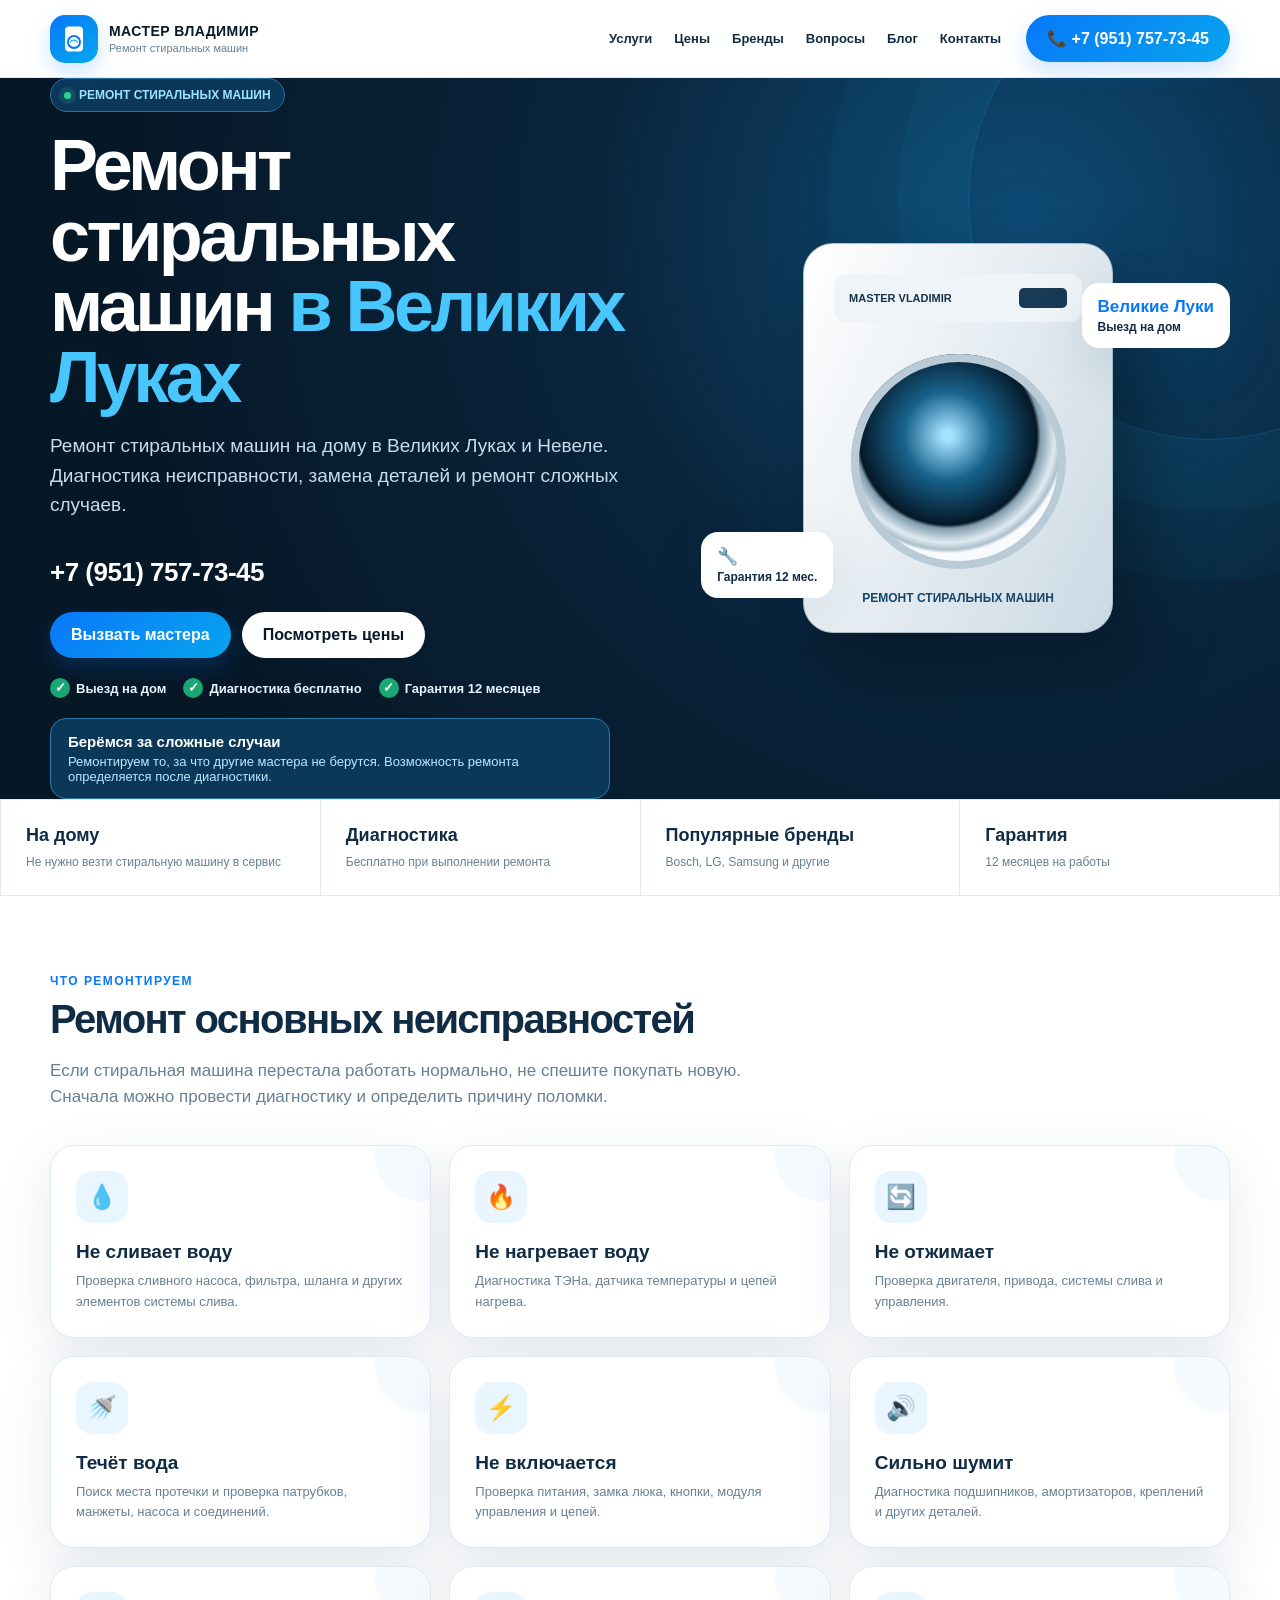
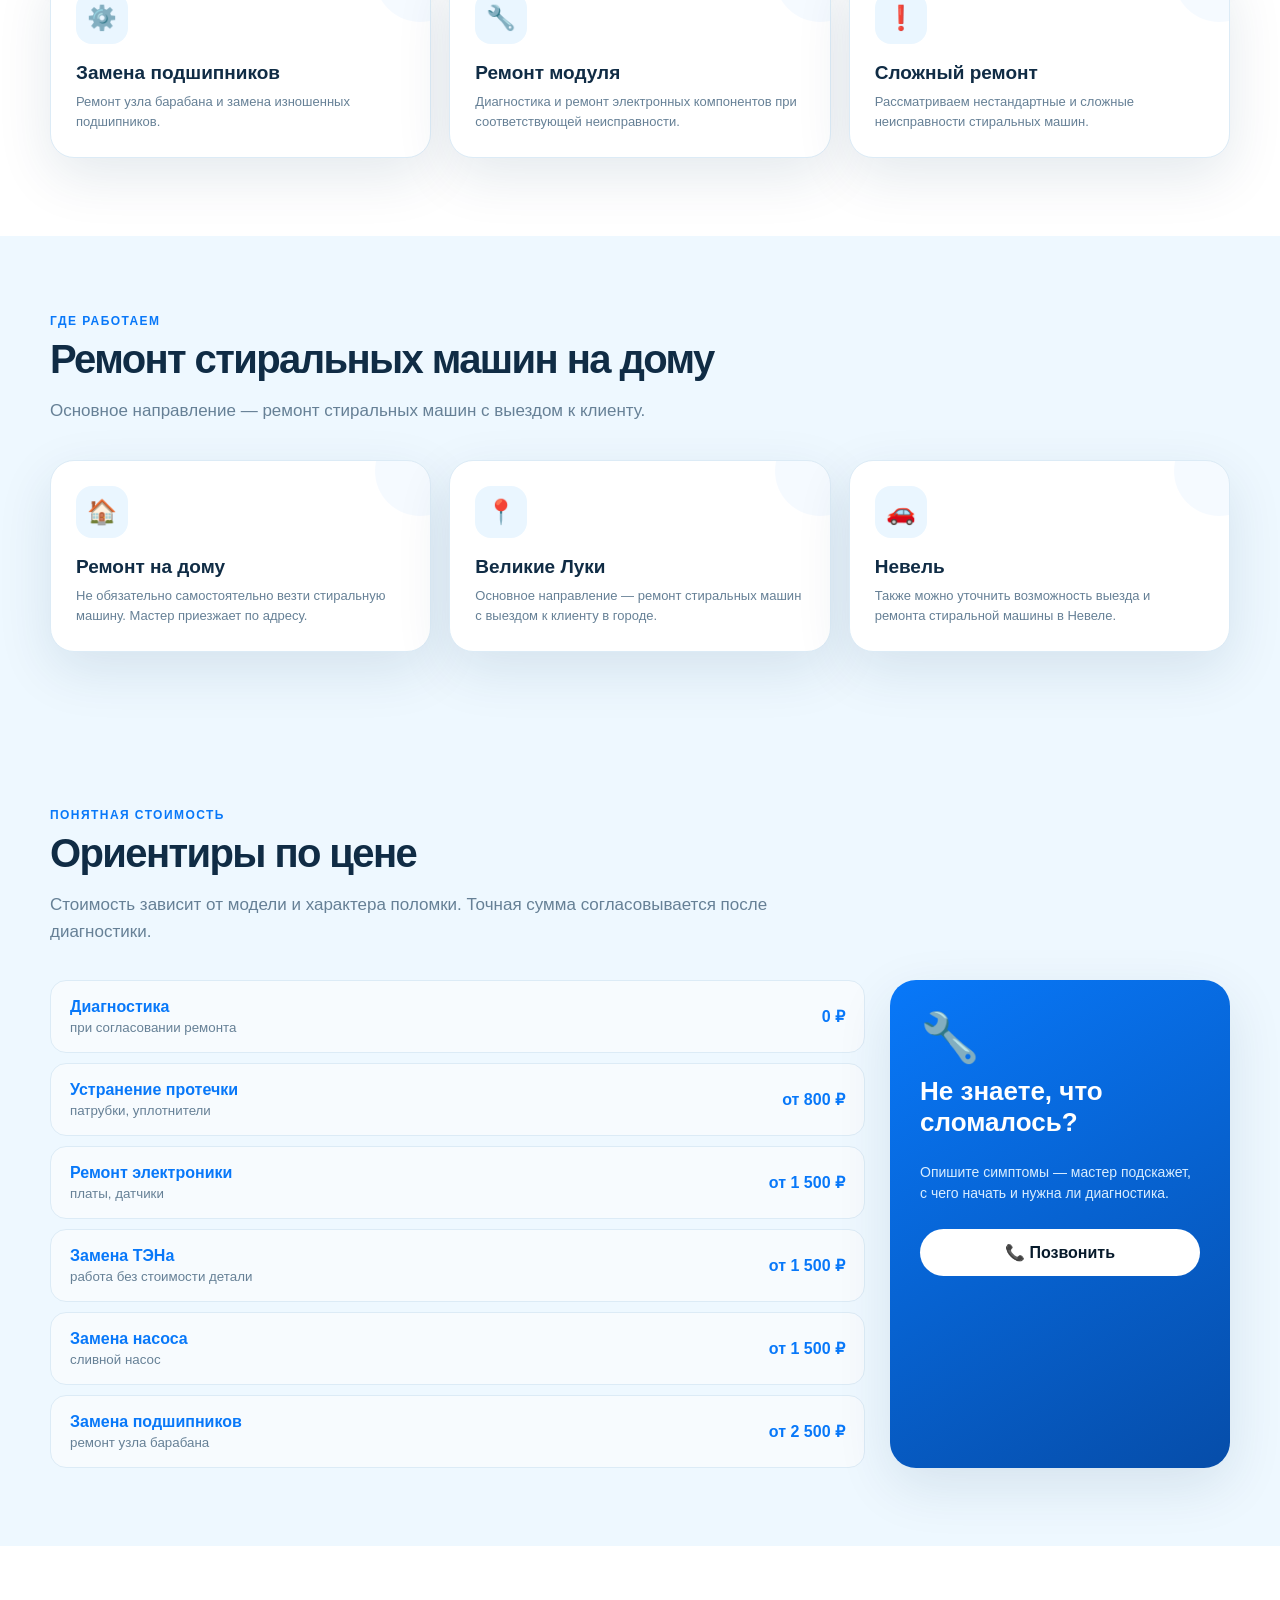
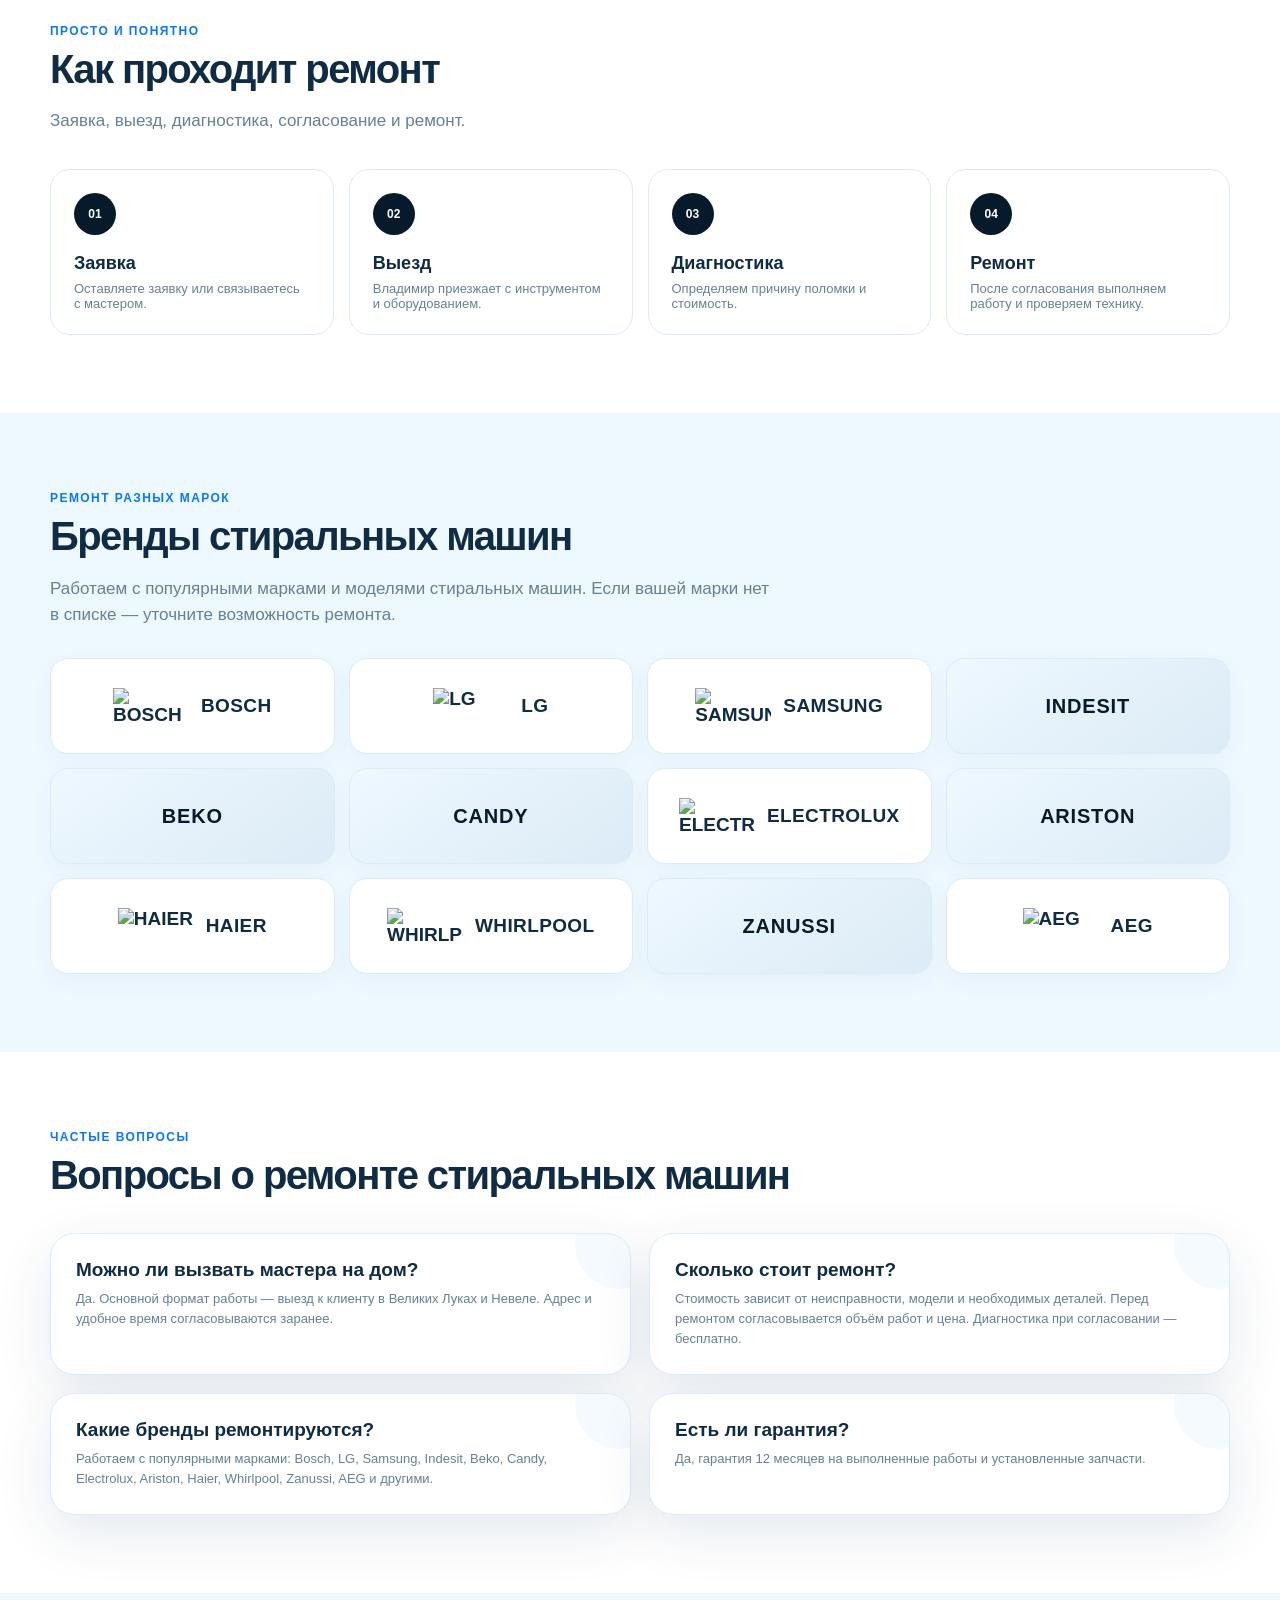
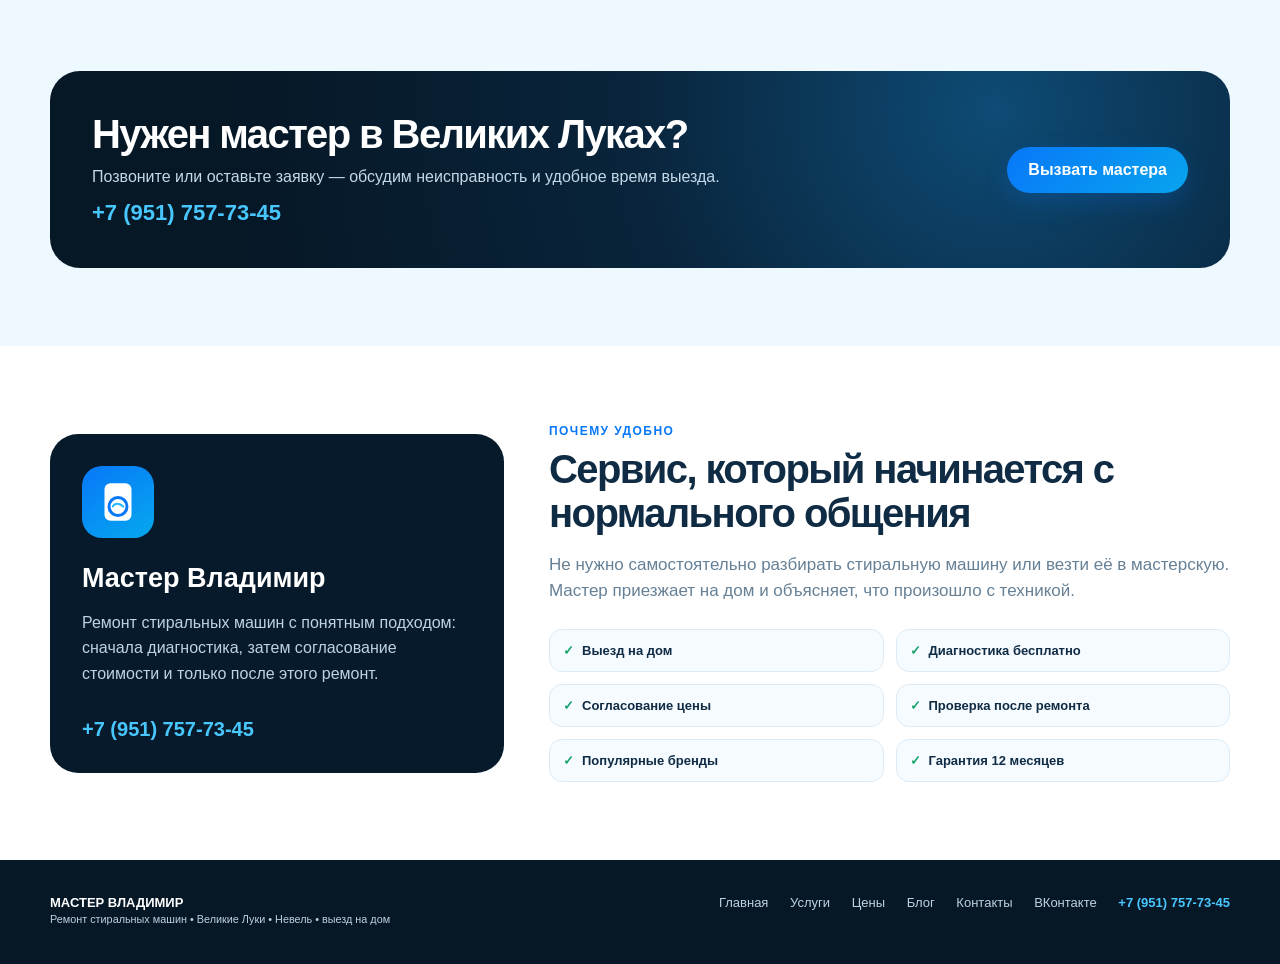
==== commit 329b825e: "Update print statement from 'Hello' to 'Goodbye'" ====
--- a/index.html
+++ b/index.html
@@ -4,17 +4,53 @@
 <meta charset="utf-8">
 <meta name="viewport" content="width=device-width,initial-scale=1">
 
-<title>Ремонт стиральных машин в Великих Луках на дому — мастер Владимир</title>
-
-<meta name="description" content="Ремонт стиральных машин в Великих Луках и на дому. Мастер Владимир: диагностика, ремонт, замена ТЭНа, насоса, манжеты и подшипников. Ремонт популярных брендов.">
+<title>Ремонт стиральных машин в Великих Луках и Невеле — Мастер Владимир | Выезд на дом</title>
+<meta name="description" content="Ремонт стиральных машин на дому в Великих Луках и Невеле. Мастер Владимир: диагностика бесплатно, замена ТЭНа, насоса, манжеты, подшипников, ремонт модуля. Гарантия 12 месяцев. Звоните: +7 (951) 757-73-45.">
+<meta name="keywords" content="ремонт стиральных машин, великие луки, невель, мастер на дом, замена подшипников, ремонт модуля">
 
 <meta name="robots" content="index,follow,max-image-preview:large">
 <link rel="canonical" href="https://remont-velikie-luki.ru/">
 
+<!-- Favicon -->
+<link rel="icon" type="image/png" href="/favicon-96x96.png" sizes="96x96">
+<link rel="icon" type="image/svg+xml" href="/favicon.svg">
+<link rel="shortcut icon" href="/favicon.ico">
+<link rel="apple-touch-icon" sizes="180x180" href="/apple-touch-icon.png">
+<link rel="manifest" href="/site.webmanifest">
+<meta name="theme-color" content="#0878f9">
+
 <meta property="og:type" content="website">
-<meta property="og:title" content="Ремонт стиральных машин в Великих Луках — мастер Владимир">
-<meta property="og:description" content="Ремонт стиральных машин на дому в Великих Луках. Диагностика, ремонт неисправностей и замена деталей.">
+<meta property="og:title" content="Ремонт стиральных машин в Великих Луках и Невеле — Мастер Владимир">
+<meta property="og:description" content="Ремонт стиральных машин на дому. Диагностика бесплатно, гарантия 12 месяцев. Звоните: +7 (951) 757-73-45.">
 <meta property="og:url" content="https://remont-velikie-luki.ru/">
+
+<!-- Предзагрузка -->
+<link rel="preload" href="/master.webp" as="image" fetchpriority="high">
+
+<!-- Яндекс.Метрика -->
+<script type="text/javascript">
+  (function(m,e,t,r,i,k,a){
+    m[i]=m[i]||function(){(m[i].a=m[i].a||[]).push(arguments)};
+    m[i].l=1*new Date();
+    for (var j = 0; j < document.scripts.length; j++) {if (document.scripts[j].src === r) { return; }}
+    k=e.createElement(t),a=e.getElementsByTagName(t)[0],k.async=1,k.src=r,a.parentNode.insertBefore(k,a)
+  })(window, document,'script','https://mc.yandex.ru/metrika/tag.js?id=111165834', 'ym');
+  ym(111165834, 'init', {ssr:true, webvisor:true, clickmap:true, ecommerce:"dataLayer", referrer: document.referrer, url: location.href, accurateTrackBounce:true, trackLinks:true});
+</script>
+<noscript><div><img src="https://mc.yandex.ru/watch/111165834" style="position:absolute; left:-9999px;" alt=""/></div></noscript>
+
+<!-- Varioqub -->
+<script type="text/javascript">
+(function(e, x, pe, r, i, me, nt){
+e[i]=e[i]||function(){(e[i].a=e[i].a||[]).push(arguments)},
+me=x.createElement(pe),me.async=1,me.src=r,nt=x.getElementsByTagName(pe)[0],me.addEventListener('error',function(){function cb(t){t=t[t.length-1],'function'==typeof t&&t({flags:{}})};Array.isArray(e[i].a)&&e[i].a.forEach(cb);e[i]=function(){cb(arguments)}}),nt.parentNode.insertBefore(me,nt)})
+(window, document, 'script', 'https://abt.s3.yandex.net/expjs/latest/exp.js', 'ymab');
+ymab('metrika.108506209', 'init');
+</script>
+
+<!-- Yandex Autoplacement -->
+<script src="https://yandex.ru/ads/system/context.js" async></script>
+<script data-page-id="19675824" src="https://yandex.ru/ads/system/ap-loader.js" async></script>
 
 <script type="application/ld+json">
 {
@@ -22,20 +58,13 @@
   "@type":"LocalBusiness",
   "name":"Мастер Владимир — ремонт стиральных машин",
   "url":"https://remont-velikie-luki.ru/",
-  "description":"Ремонт стиральных машин в Великих Луках и на дому: диагностика, ремонт неисправностей и замена деталей.",
-  "areaServed":[
-    "Великие Луки",
-    "Невель"
-  ],
+  "telephone":"+79517577345",
+  "description":"Ремонт стиральных машин в Великих Луках и Невеле на дому: диагностика, ремонт неисправностей и замена деталей.",
+  "areaServed":["Великие Луки","Невель"],
   "serviceType":"Ремонт стиральных машин",
-  "priceRange":"₽₽",
-  "knowsAbout":[
-    "ремонт стиральных машин",
-    "замена подшипников",
-    "замена ТЭНа",
-    "замена насоса",
-    "ремонт модуля управления"
-  ]
+  "priceRange":"от 800 ₽",
+  "knowsAbout":["ремонт стиральных машин","замена подшипников","замена ТЭНа","замена насоса","ремонт модуля управления"],
+  "aggregateRating":{"@type":"AggregateRating","ratingValue":"5.0","ratingCount":"94"}
 }
 </script>
 
@@ -56,968 +85,293 @@
   --radius:24px
 }
 
-*{
-  box-sizing:border-box
-}
-
-html{
-  scroll-behavior:smooth
-}
-
-body{
-  margin:0;
-  font-family:Inter,Arial,sans-serif;
-  color:var(--text);
-  background:#fff
-}
-
-a{
-  text-decoration:none;
-  color:inherit
-}
-
-button,
-input,
-textarea{
-  font:inherit
-}
-
-.container{
-  width:min(1180px,calc(100% - 32px));
-  margin:auto
-}
-
-/* HEADER */
+*{box-sizing:border-box}
+html{scroll-behavior:smooth}
+body{margin:0;font-family:Inter,Arial,sans-serif;color:var(--text);background:#fff}
+a{text-decoration:none;color:inherit}
+button,input,textarea{font:inherit}
+.container{width:min(1180px,calc(100% - 32px));margin:auto}
 
 header{
-  height:78px;
-  position:sticky;
-  top:0;
-  z-index:30;
-  background:#fff;
-  border-bottom:1px solid var(--line);
-  backdrop-filter:blur(12px)
-}
-
-.header{
-  height:100%;
-  display:flex;
-  align-items:center;
-  gap:25px
-}
-
-.logo{
-  display:flex;
-  align-items:center;
-  gap:11px;
-  margin-right:auto
-}
-
+  height:78px;position:sticky;top:0;z-index:30;background:#fff;
+  border-bottom:1px solid var(--line);backdrop-filter:blur(12px)
+}
+.header{height:100%;display:flex;align-items:center;gap:25px}
+.logo{display:flex;align-items:center;gap:11px;margin-right:auto}
 .logo-icon{
-  width:48px;
-  height:48px;
-  border-radius:15px;
+  width:48px;height:48px;border-radius:15px;
   background:linear-gradient(145deg,var(--blue),#05a8ee);
-  display:grid;
-  place-items:center;
-  box-shadow:0 9px 22px #0878f933
-}
-
-.logo-icon svg{
-  width:32px
-}
-
-.logo b{
-  display:block;
-  font-size:14px;
-  letter-spacing:.03em;
-  color:var(--navy)
-}
-
-.logo span{
-  display:block;
-  color:var(--muted);
-  font-size:11px;
-  margin-top:3px
-}
-
-nav{
-  display:flex;
-  gap:25px;
-  font-size:13px;
-  font-weight:800
-}
-
-nav a:hover{
-  color:var(--blue)
-}
-
-/* BUTTONS */
+  display:grid;place-items:center;box-shadow:0 9px 22px #0878f933
+}
+.logo-icon svg{width:32px}
+.logo b{display:block;font-size:14px;letter-spacing:.03em;color:var(--navy)}
+.logo span{display:block;color:var(--muted);font-size:11px;margin-top:3px}
+nav{display:flex;gap:22px;font-size:13px;font-weight:800}
+nav a:hover{color:var(--blue)}
 
 .btn{
-  border:0;
-  border-radius:999px;
-  padding:14px 21px;
-  font-weight:800;
-  cursor:pointer;
-  transition:.2s;
-  display:inline-flex;
-  align-items:center;
-  justify-content:center
-}
-
-.btn-primary{
-  color:#fff;
-  background:linear-gradient(135deg,var(--blue),#08a4ee);
-  box-shadow:0 10px 25px #0878f933
-}
-
-.btn-primary:hover{
-  transform:translateY(-2px)
-}
-
-.btn-light{
-  color:var(--navy);
-  background:#fff
-}
-
-.btn-dark{
-  color:#fff;
-  background:#16334d
-}
-
-/* HERO */
+  border:0;border-radius:999px;padding:14px 21px;font-weight:800;
+  cursor:pointer;transition:.2s;display:inline-flex;align-items:center;
+  justify-content:center;gap:6px
+}
+.btn-primary{color:#fff;background:linear-gradient(135deg,var(--blue),#08a4ee);box-shadow:0 10px 25px #0878f933}
+.btn-primary:hover{transform:translateY(-2px)}
+.btn-light{color:var(--navy);background:#fff}
+.btn-dark{color:#fff;background:#16334d}
 
 .hero{
-  position:relative;
-  overflow:hidden;
-  color:#fff;
-  background:
-    radial-gradient(circle at 80% 20%,#0e4b75 0,#09243b 38%,#061726 80%)
-}
-
+  position:relative;overflow:hidden;color:#fff;
+  background:radial-gradient(circle at 80% 20%,#0e4b75 0,#09243b 38%,#061726 80%)
+}
 .hero:before{
-  content:"";
-  position:absolute;
-  width:480px;
-  height:480px;
-  border:1px solid #20b8ff33;
-  border-radius:50%;
-  right:-170px;
-  top:-120px;
-  box-shadow:
-    0 0 0 70px #20b8ff09,
-    0 0 0 140px #20b8ff06
-}
-
+  content:"";position:absolute;width:480px;height:480px;
+  border:1px solid #20b8ff33;border-radius:50%;right:-170px;top:-120px;
+  box-shadow:0 0 0 70px #20b8ff09,0 0 0 140px #20b8ff06
+}
 .hero-grid{
-  min-height:610px;
-  display:grid;
-  grid-template-columns:1.05fr .95fr;
-  align-items:center;
-  gap:35px;
-  position:relative
-}
-
+  min-height:610px;display:grid;grid-template-columns:1.05fr .95fr;
+  align-items:center;gap:35px;position:relative
+}
 .badge{
-  display:inline-flex;
-  gap:8px;
-  align-items:center;
-  color:#9fe2ff;
-  background:#0b3859;
-  border:1px solid #28729b;
-  border-radius:999px;
-  padding:9px 13px;
-  font-size:12px;
-  font-weight:900;
-  text-transform:uppercase
-}
-
-.badge i{
-  width:7px;
-  height:7px;
-  border-radius:50%;
-  background:#27d58d;
-  box-shadow:0 0 0 5px #27d58d22
-}
-
-h1{
-  font-size:clamp(44px,6vw,72px);
-  line-height:.98;
-  letter-spacing:-.05em;
-  margin:18px 0
-}
-
-h1 em{
-  font-style:normal;
+  display:inline-flex;gap:8px;align-items:center;color:#9fe2ff;background:#0b3859;
+  border:1px solid #28729b;border-radius:999px;padding:9px 13px;
+  font-size:12px;font-weight:900;text-transform:uppercase
+}
+.badge i{width:7px;height:7px;border-radius:50%;background:#27d58d;box-shadow:0 0 0 5px #27d58d22}
+h1{font-size:clamp(44px,6vw,72px);line-height:.98;letter-spacing:-.05em;margin:18px 0}
+h1 em{font-style:normal;color:#48c7ff}
+.hero-copy{max-width:620px;font-size:19px;line-height:1.55;color:#c8dced}
+
+.hero-phone{
+  display:inline-flex;align-items:center;gap:10px;margin:18px 0 4px;
+  font-size:26px;font-weight:900;color:#fff;letter-spacing:-.02em
+}
+.hero-phone a{color:#fff}
+.hero-phone a:hover{color:#48c7ff}
+
+.actions{display:flex;gap:11px;flex-wrap:wrap;margin:20px 0}
+.points{display:flex;flex-wrap:wrap;gap:17px;color:#e7f5ff;font-size:13px;font-weight:800}
+.points span:before{
+  content:"✓";display:inline-grid;place-items:center;width:20px;height:20px;
+  margin-right:6px;border-radius:50%;background:#19a873;color:#fff
+}
+.special-note{
+  margin-top:20px;display:flex;flex-direction:column;gap:4px;width:fit-content;
+  max-width:560px;padding:14px 17px;border:1px solid #2b79a8;background:#0b3859;border-radius:16px
+}
+.special-note strong{font-size:15px;color:#fff}
+.special-note span{font-size:13px;color:#bfe6ff}
+
+.washer-wrap{position:relative;min-height:470px;display:grid;place-items:center}
+.washer{
+  width:310px;height:390px;border-radius:30px;
+  background:linear-gradient(115deg,#fff,#cbd9e3);border:1px solid #aebfcc;
+  box-shadow:30px 35px 70px #0005;position:relative;padding:30px
+}
+.washer-top{
+  height:48px;border-radius:12px;background:#eef4f7;display:flex;
+  align-items:center;justify-content:space-between;padding:0 15px;
+  color:#16334d;font-weight:900;font-size:11px
+}
+.washer-screen{width:48px;height:20px;border-radius:5px;background:#173b56}
+.door{
+  width:215px;height:215px;border-radius:50%;margin:32px auto 0;
+  background:radial-gradient(circle at 45% 38%,#a4e1ff 0 3%,#17628b 25%,#051827 50%,#7f9cac 52%,#dfeaf1 60%,#aebfcb 64%,#f7fbfd 66%);
+  box-shadow:inset 0 0 0 8px #b9cbd6
+}
+.washer-name{text-align:center;color:#16466c;font-size:12px;font-weight:900;margin-top:22px}
+.float-card{
+  position:absolute;background:#fff;color:var(--text);border-radius:17px;
+  padding:14px 16px;box-shadow:var(--shadow);font-size:12px;font-weight:800
+}
+.float-card strong{display:block;font-size:17px;color:var(--blue);margin-bottom:3px}
+.f1{right:0;top:80px}
+.f2{left:15px;bottom:75px}
+
+.section{padding:78px 0}
+.soft{background:var(--ice)}
+.kicker{font-size:12px;color:var(--blue);font-weight:900;text-transform:uppercase;letter-spacing:.12em}
+h2{font-size:40px;letter-spacing:-.04em;line-height:1.08;margin:10px 0 12px}
+.lead{max-width:720px;color:var(--muted);font-size:17px;line-height:1.55}
+
+.trust{
+  display:grid;grid-template-columns:repeat(4,1fr);gap:1px;
+  background:var(--line);border:1px solid var(--line)
+}
+.trust div{background:#fff;padding:25px}
+.trust b{display:block;font-size:18px;margin-bottom:6px}
+.trust span{color:var(--muted);font-size:12px}
+
+.service-grid{display:grid;grid-template-columns:repeat(3,1fr);gap:18px;margin-top:35px}
+.card{
+  background:#fff;border:1px solid var(--line);border-radius:var(--radius);
+  padding:25px;box-shadow:var(--shadow);position:relative;overflow:hidden
+}
+.card:after{
+  content:"";position:absolute;width:90px;height:90px;border-radius:50%;
+  background:#0878f90a;right:-35px;top:-35px
+}
+.icon{
+  width:52px;height:52px;border-radius:16px;background:#eaf6ff;
+  display:grid;place-items:center;color:var(--blue);font-size:24px;margin-bottom:18px
+}
+.card h3{font-size:19px;margin:0 0 8px}
+.card p{color:var(--muted);font-size:13px;line-height:1.55;margin:0}
+
+.price-layout{display:grid;grid-template-columns:1fr 340px;gap:25px;margin-top:35px}
+.price-list{display:grid;gap:10px}
+.price{
+  display:grid;grid-template-columns:1fr auto;align-items:center;
+  background:#f7fbfe;border:1px solid var(--line);border-radius:16px;padding:17px 19px
+}
+.price b{color:var(--blue);white-space:nowrap}
+.price small{display:block;color:var(--muted);margin-top:4px}
+.price-cta{
+  border-radius:26px;background:linear-gradient(150deg,#0878f9,#064da9);
+  color:#fff;padding:30px;box-shadow:var(--shadow);display:flex;flex-direction:column
+}
+.price-cta .big{font-size:48px}
+.price-cta h3{font-size:26px;margin:10px 0}
+.price-cta p{color:#d8edff;line-height:1.5;font-size:14px;margin-bottom:25px}
+
+.steps{display:grid;grid-template-columns:repeat(4,1fr);gap:15px;margin-top:35px}
+.step{padding:23px;background:#fff;border-radius:20px;border:1px solid var(--line)}
+.step-num{
+  width:42px;height:42px;border-radius:50%;display:grid;place-items:center;
+  background:var(--navy);color:#fff;font-weight:900;font-size:12px
+}
+.step h3{margin:18px 0 7px;font-size:18px}
+.step p{margin:0;color:var(--muted);font-size:13px}
+
+.brand-grid{display:grid;grid-template-columns:repeat(4,1fr);gap:14px;margin-top:30px}
+.brand{
+  min-height:96px;background:#fff;border:1px solid var(--line);
+  border-radius:18px;display:flex;align-items:center;justify-content:center;
+  gap:12px;font-weight:900;font-size:19px;box-shadow:0 8px 25px #0b42650a;
+  padding:14px 12px;transition:.2s
+}
+.brand:hover{transform:translateY(-3px);box-shadow:0 14px 30px #0b426514;border-color:#b9d9ee}
+.brand-logo{
+  width:76px;height:36px;object-fit:contain;object-position:center;display:block
+}
+.brand-name{letter-spacing:.02em}
+.brand-text-only{
+  background:linear-gradient(145deg,#eef8ff,#dcebf6);color:var(--navy);
+  font-size:20px;letter-spacing:.04em
+}
+
+#faq .service-grid{grid-template-columns:repeat(2,1fr)}
+
+.about{display:grid;grid-template-columns:.8fr 1.2fr;gap:45px;align-items:center}
+.about-box{
+  background:var(--navy);color:#fff;border-radius:28px;padding:32px;min-height:310px
+}
+.about-box .logo-big{
+  width:72px;height:72px;border-radius:20px;
+  background:linear-gradient(145deg,var(--blue),#05a8ee);
+  display:grid;place-items:center;margin-bottom:25px
+}
+.about-box .logo-big svg{width:48px}
+.about-box h3{font-size:27px;margin:0 0 10px}
+.about-box p{color:#bdd2e3;line-height:1.6}
+.about-box .about-phone{
+  display:inline-block;margin-top:16px;font-size:20px;font-weight:900;
   color:#48c7ff
 }
-
-.hero-copy{
-  max-width:620px;
-  font-size:19px;
-  line-height:1.55;
-  color:#c8dced
-}
-
-.actions{
-  display:flex;
-  gap:11px;
-  flex-wrap:wrap;
-  margin:28px 0
-}
-
-.points{
-  display:flex;
-  flex-wrap:wrap;
-  gap:17px;
-  color:#e7f5ff;
-  font-size:13px;
-  font-weight:800
-}
-
-.points span:before{
-  content:"✓";
-  display:inline-grid;
-  place-items:center;
-  width:20px;
-  height:20px;
-  margin-right:6px;
-  border-radius:50%;
-  background:#19a873;
-  color:#fff
-}
-
-.special-note{
-  margin-top:20px;
-  display:flex;
-  flex-direction:column;
-  gap:4px;
-  width:fit-content;
-  max-width:560px;
-  padding:14px 17px;
-  border:1px solid #2b79a8;
-  background:#0b3859;
-  border-radius:16px
-}
-
-.special-note strong{
-  font-size:15px;
-  color:#fff
-}
-
-.special-note span{
-  font-size:13px;
-  color:#bfe6ff
-}
-
-/* WASHER */
-
-.washer-wrap{
-  position:relative;
-  min-height:470px;
-  display:grid;
-  place-items:center
-}
-
-.washer{
-  width:310px;
-  height:390px;
-  border-radius:30px;
-  background:linear-gradient(115deg,#fff,#cbd9e3);
-  border:1px solid #aebfcc;
-  box-shadow:30px 35px 70px #0005;
-  position:relative;
-  padding:30px
-}
-
-.washer-top{
-  height:48px;
-  border-radius:12px;
-  background:#eef4f7;
-  display:flex;
-  align-items:center;
-  justify-content:space-between;
-  padding:0 15px;
-  color:#16334d;
-  font-weight:900;
-  font-size:11px
-}
-
-.washer-screen{
-  width:48px;
-  height:20px;
-  border-radius:5px;
-  background:#173b56
-}
-
-.door{
-  width:215px;
-  height:215px;
-  border-radius:50%;
-  margin:32px auto 0;
-  background:
-    radial-gradient(
-      circle at 45% 38%,
-      #a4e1ff 0 3%,
-      #17628b 25%,
-      #051827 50%,
-      #7f9cac 52%,
-      #dfeaf1 60%,
-      #aebfcb 64%,
-      #f7fbfd 66%
-    );
-  box-shadow:inset 0 0 0 8px #b9cbd6
-}
-
-.washer-name{
-  text-align:center;
-  color:#16466c;
-  font-size:12px;
-  font-weight:900;
-  margin-top:22px
-}
-
-.float-card{
-  position:absolute;
-  background:#fff;
-  color:var(--text);
-  border-radius:17px;
-  padding:14px 16px;
-  box-shadow:var(--shadow);
-  font-size:12px;
-  font-weight:800
-}
-
-.float-card strong{
-  display:block;
-  font-size:17px;
-  color:var(--blue);
-  margin-bottom:3px
-}
-
-.f1{
-  right:0;
-  top:80px
-}
-
-.f2{
-  left:15px;
-  bottom:75px
-}
-
-/* SECTIONS */
-
-.section{
-  padding:78px 0
-}
-
-.soft{
-  background:var(--ice)
-}
-
-.kicker{
-  font-size:12px;
-  color:var(--blue);
-  font-weight:900;
-  text-transform:uppercase;
-  letter-spacing:.12em
-}
-
-h2{
-  font-size:40px;
-  letter-spacing:-.04em;
-  line-height:1.08;
-  margin:10px 0 12px
-}
-
-.lead{
-  max-width:720px;
-  color:var(--muted);
-  font-size:17px;
-  line-height:1.55
-}
-
-/* TRUST */
-
-.trust{
-  display:grid;
-  grid-template-columns:repeat(4,1fr);
-  gap:1px;
-  background:var(--line);
-  border:1px solid var(--line);
-  margin-top:0
-}
-
-.trust div{
-  background:#fff;
-  padding:25px
-}
-
-.trust b{
-  display:block;
-  font-size:18px;
-  margin-bottom:6px
-}
-
-.trust span{
-  color:var(--muted);
-  font-size:12px
-}
-
-/* SERVICES */
-
-.service-grid{
-  display:grid;
-  grid-template-columns:repeat(3,1fr);
-  gap:18px;
-  margin-top:35px
-}
-
-.card{
-  background:#fff;
-  border:1px solid var(--line);
-  border-radius:var(--radius);
-  padding:25px;
-  box-shadow:var(--shadow);
-  position:relative;
-  overflow:hidden
-}
-
-.card:after{
-  content:"";
-  position:absolute;
-  width:90px;
-  height:90px;
-  border-radius:50%;
-  background:#0878f90a;
-  right:-35px;
-  top:-35px
-}
-
-.icon{
-  width:52px;
-  height:52px;
-  border-radius:16px;
-  background:#eaf6ff;
-  display:grid;
-  place-items:center;
-  color:var(--blue);
-  font-size:24px;
-  margin-bottom:18px
-}
-
-.card h3{
-  font-size:19px;
-  margin:0 0 8px
-}
-
-.card p{
-  color:var(--muted);
-  font-size:13px;
-  line-height:1.55;
-  margin:0
-}
-
-/* PRICES */
-
-.price-layout{
-  display:grid;
-  grid-template-columns:1fr 340px;
-  gap:25px;
-  margin-top:35px
-}
-
-.price-list{
-  display:grid;
-  gap:10px
-}
-
-.price{
-  display:grid;
-  grid-template-columns:1fr auto;
-  align-items:center;
-  background:#f7fbfe;
-  border:1px solid var(--line);
-  border-radius:16px;
-  padding:17px 19px
-}
-
-.price b{
-  color:var(--blue);
-  white-space:nowrap
-}
-
-.price small{
-  display:block;
-  color:var(--muted);
-  margin-top:4px
-}
-
-.price-cta{
-  border-radius:26px;
-  background:linear-gradient(150deg,#0878f9,#064da9);
-  color:#fff;
-  padding:30px;
-  box-shadow:var(--shadow);
-  display:flex;
-  flex-direction:column
-}
-
-.price-cta .big{
-  font-size:48px
-}
-
-.price-cta h3{
-  font-size:26px;
-  margin:10px 0
-}
-
-.price-cta p{
-  color:#d8edff;
-  line-height:1.5;
-  font-size:14px;
-  margin-bottom:25px
-}
-
-/* STEPS */
-
-.steps{
-  display:grid;
-  grid-template-columns:repeat(4,1fr);
-  gap:15px;
-  margin-top:35px
-}
-
-.step{
-  padding:23px;
-  background:#fff;
-  border-radius:20px;
-  border:1px solid var(--line)
-}
-
-.step-num{
-  width:42px;
-  height:42px;
-  border-radius:50%;
-  display:grid;
-  place-items:center;
-  background:var(--navy);
-  color:#fff;
-  font-weight:900;
-  font-size:12px
-}
-
-.step h3{
-  margin:18px 0 7px;
-  font-size:18px
-}
-
-.step p{
-  margin:0;
-  color:var(--muted);
-  font-size:13px
-}
-
-/* BRANDS */
-
-.brand-grid{
-  display:grid;
-  grid-template-columns:repeat(4,1fr);
-  gap:14px;
-  margin-top:30px
-}
-
-.brand{
-  min-height:96px;
-  background:#fff;
-  border:1px solid var(--line);
-  border-radius:18px;
-  display:flex;
-  align-items:center;
-  justify-content:center;
-  gap:12px;
-  font-weight:900;
-  font-size:19px;
-  box-shadow:0 8px 25px #0b42650a;
-  padding:14px 12px;
-  transition:.2s
-}
-
-.brand:hover{
-  transform:translateY(-3px);
-  box-shadow:0 14px 30px #0b426514;
-  border-color:#b9d9ee
-}
-
-.brand-logo{
-  width:76px;
-  height:36px;
-  object-fit:contain;
-  object-position:center;
-  display:block
-}
-
-.brand-name{
-  letter-spacing:.02em
-}
-
-/* FAQ */
-
-#faq .service-grid{
-  grid-template-columns:repeat(2,1fr)
-}
-
-/* ABOUT */
-
-.about{
-  display:grid;
-  grid-template-columns:.8fr 1.2fr;
-  gap:45px;
-  align-items:center
-}
-
-.about-box{
-  background:var(--navy);
-  color:#fff;
-  border-radius:28px;
-  padding:32px;
-  min-height:310px
-}
-
-.about-box .logo-big{
-  width:72px;
-  height:72px;
-  border-radius:20px;
-  background:linear-gradient(145deg,var(--blue),#05a8ee);
-  display:grid;
-  place-items:center;
-  margin-bottom:25px
-}
-
-.about-box .logo-big svg{
-  width:48px
-}
-
-.about-box h3{
-  font-size:27px;
-  margin:0 0 10px
-}
-
-.about-box p{
-  color:#bdd2e3;
-  line-height:1.6
-}
-
-.checks{
-  display:grid;
-  grid-template-columns:repeat(2,1fr);
-  gap:12px;
-  margin-top:25px
-}
-
+.about-box .about-phone:hover{color:#fff}
+
+.checks{display:grid;grid-template-columns:repeat(2,1fr);gap:12px;margin-top:25px}
 .check{
-  background:#f6fbff;
-  border:1px solid var(--line);
-  border-radius:13px;
-  padding:13px;
-  font-size:13px;
-  font-weight:800
-}
-
-.check:before{
-  content:"✓";
-  color:var(--green);
-  margin-right:8px
-}
-
-/* CTA */
+  background:#f6fbff;border:1px solid var(--line);border-radius:13px;
+  padding:13px;font-size:13px;font-weight:800
+}
+.check:before{content:"✓";color:var(--green);margin-right:8px}
 
 .cta{
-  background:
-    radial-gradient(circle at 80% 20%,#0e4b75 0,#09243b 38%,#061726 80%);
-  color:#fff;
-  border-radius:30px;
-  padding:42px;
-  display:flex;
-  align-items:center;
-  justify-content:space-between;
-  gap:25px
-}
-
-.cta h2{
-  margin-top:0
-}
-
-.cta p{
-  color:#c4d9e8;
-  margin:0
-}
-
-/* FOOTER */
-
-footer{
-  background:#061726;
-  color:#fff;
-  padding:35px 0
-}
-
+  background:radial-gradient(circle at 80% 20%,#0e4b75 0,#09243b 38%,#061726 80%);
+  color:#fff;border-radius:30px;padding:42px;display:flex;
+  align-items:center;justify-content:space-between;gap:25px
+}
+.cta h2{margin-top:0}
+.cta p{color:#c4d9e8;margin:0}
+.cta-phone{
+  display:inline-block;margin-top:14px;font-size:22px;font-weight:900;color:#48c7ff
+}
+.cta-phone:hover{color:#fff}
+
+footer{background:#061726;color:#fff;padding:35px 0}
 .footer{
-  display:flex;
-  justify-content:space-between;
-  gap:25px;
-  color:#bdd2e3;
-  font-size:13px
-}
-
-.footer strong{
-  color:#fff
-}
-
-.footer small{
-  line-height:1.7
-}
-
-.footer a{
-  margin-left:18px
-}
-
-.footer a:hover{
-  color:#fff
-}
-
-/* MODAL */
+  display:flex;justify-content:space-between;gap:25px;
+  color:#bdd2e3;font-size:13px
+}
+.footer strong{color:#fff}
+.footer small{line-height:1.7}
+.footer a{margin-left:18px}
+.footer a:hover{color:#fff}
+.footer-phone{color:#48c7ff !important;font-weight:800}
 
 .modal{
-  position:fixed;
-  inset:0;
-  background:#03111dcc;
-  display:none;
-  align-items:center;
-  justify-content:center;
-  z-index:100;
-  padding:20px
-}
-
-.modal.open{
-  display:flex
-}
-
+  position:fixed;inset:0;background:#03111dcc;display:none;
+  align-items:center;justify-content:center;z-index:100;padding:20px
+}
+.modal.open{display:flex}
 .modal-box{
-  width:min(520px,100%);
-  background:#fff;
-  border-radius:26px;
-  padding:30px;
-  position:relative;
-  box-shadow:0 30px 80px #0006
-}
-
-.modal-box h3{
-  margin:0 0 8px;
-  font-size:28px
-}
-
-.modal-box p{
-  color:var(--muted);
-  line-height:1.5
-}
-
+  width:min(520px,100%);background:#fff;border-radius:26px;
+  padding:30px;position:relative;box-shadow:0 30px 80px #0006
+}
+.modal-box h3{margin:0 0 8px;font-size:28px}
+.modal-box p{color:var(--muted);line-height:1.5}
 .close{
-  position:absolute;
-  right:15px;
-  top:12px;
-  width:40px;
-  height:40px;
-  border:0;
-  background:#f0f6fa;
-  border-radius:50%;
-  font-size:25px;
-  cursor:pointer
-}
-
-form{
-  display:grid;
-  gap:12px;
-  margin-top:20px
-}
-
-input,
-textarea{
-  width:100%;
-  border:1px solid var(--line);
-  border-radius:13px;
-  padding:14px;
-  outline:none
-}
-
-textarea{
-  min-height:120px;
-  resize:vertical
-}
-
-input:focus,
-textarea:focus{
-  border-color:var(--blue)
-}
-
-/* MOBILE */
+  position:absolute;right:15px;top:12px;width:40px;height:40px;
+  border:0;background:#f0f6fa;border-radius:50%;font-size:25px;cursor:pointer
+}
+form{display:grid;gap:12px;margin-top:20px}
+input,textarea{
+  width:100%;border:1px solid var(--line);border-radius:13px;padding:14px;outline:none
+}
+textarea{min-height:120px;resize:vertical}
+input:focus,textarea:focus{border-color:var(--blue)}
 
 @media(max-width:900px){
-
-  nav{
-    display:none
-  }
-
-  .hero-grid{
-    grid-template-columns:1fr;
-    padding:60px 0
-  }
-
-  .washer-wrap{
-    min-height:420px
-  }
-
-  .trust{
-    grid-template-columns:repeat(2,1fr)
-  }
-
-  .service-grid{
-    grid-template-columns:1fr
-  }
-
-  .price-layout{
-    grid-template-columns:1fr
-  }
-
-  .steps{
-    grid-template-columns:repeat(2,1fr)
-  }
-
-  .brand-grid{
-    grid-template-columns:repeat(2,1fr)
-  }
-
-  .about{
-    grid-template-columns:1fr
-  }
-
-  .cta{
-    flex-direction:column;
-    align-items:flex-start
-  }
-
+  nav{display:none}
+  .hero-grid{grid-template-columns:1fr;padding:60px 0}
+  .washer-wrap{min-height:420px}
+  .trust{grid-template-columns:repeat(2,1fr)}
+  .service-grid{grid-template-columns:1fr}
+  .price-layout{grid-template-columns:1fr}
+  .steps{grid-template-columns:repeat(2,1fr)}
+  .brand-grid{grid-template-columns:repeat(2,1fr)}
+  .about{grid-template-columns:1fr}
+  .cta{flex-direction:column;align-items:flex-start}
 }
 
 @media(max-width:600px){
-
-  .container{
-    width:min(100% - 22px,1180px)
-  }
-
-  header{
-    height:68px
-  }
-
-  .logo-icon{
-    width:42px;
-    height:42px
-  }
-
-  .logo b{
-    font-size:12px
-  }
-
-  .logo span{
-    font-size:9px
-  }
-
-  header .btn{
-    padding:10px 13px;
-    font-size:11px
-  }
-
-  h1{
-    font-size:43px
-  }
-
-  h2{
-    font-size:31px
-  }
-
-  .hero-copy{
-    font-size:16px
-  }
-
-  .actions{
-    flex-direction:column
-  }
-
-  .actions .btn{
-    width:100%
-  }
-
-  .washer{
-    width:260px;
-    height:335px
-  }
-
-  .door{
-    width:175px;
-    height:175px
-  }
-
-  .f1{
-    right:-5px
-  }
-
-  .f2{
-    left:0
-  }
-
-  .trust{
-    grid-template-columns:1fr 1fr
-  }
-
-  .trust div{
-    padding:18px
-  }
-
-  .steps{
-    grid-template-columns:1fr
-  }
-
-  .brand-grid{
-    grid-template-columns:1fr 1fr
-  }
-
-  .brand{
-    font-size:14px;
-    min-height:80px;
-    flex-direction:column;
-    gap:5px
-  }
-
-  .brand-logo{
-    width:65px;
-    height:28px
-  }
-
-  #faq .service-grid{
-    grid-template-columns:1fr
-  }
-
-  .checks{
-    grid-template-columns:1fr
-  }
-
-  .footer{
-    flex-direction:column
-  }
-
-  .footer a{
-    margin:0 12px 0 0
-  }
-
+  .container{width:min(100% - 22px,1180px)}
+  header{height:68px}
+  .logo-icon{width:42px;height:42px}
+  .logo b{font-size:12px}
+  .logo span{font-size:9px}
+  header .btn{padding:10px 13px;font-size:11px}
+  h1{font-size:43px}
+  h2{font-size:31px}
+  .hero-copy{font-size:16px}
+  .hero-phone{font-size:22px}
+  .actions{flex-direction:column}
+  .actions .btn{width:100%}
+  .washer{width:260px;height:335px}
+  .door{width:175px;height:175px}
+  .f1{right:-5px}
+  .f2{left:0}
+  .trust{grid-template-columns:1fr 1fr}
+  .trust div{padding:18px}
+  .steps{grid-template-columns:1fr}
+  .brand-grid{grid-template-columns:1fr 1fr}
+  .brand{font-size:14px;min-height:80px;flex-direction:column;gap:5px}
+  .brand-logo{width:65px;height:28px}
+  #faq .service-grid{grid-template-columns:1fr}
+  .checks{grid-template-columns:1fr}
+  .footer{flex-direction:column}
+  .footer a{margin:0 12px 0 0}
 }
 </style>
 </head>
@@ -1027,8 +381,7 @@
 <header>
 <div class="container header">
 
-<a class="logo" href="#top">
-
+<a class="logo" href="/">
 <div class="logo-icon">
 <svg viewBox="0 0 64 64" fill="none">
 <rect x="14" y="7" width="36" height="50" rx="8" fill="white"/>
@@ -1036,12 +389,10 @@
 <path d="M25 38c3-5 9-5 14 0" stroke="#20B8FF" stroke-width="2.5" stroke-linecap="round"/>
 </svg>
 </div>
-
 <div>
 <b>МАСТЕР ВЛАДИМИР</b>
 <span>Ремонт стиральных машин</span>
 </div>
-
 </a>
 
 <nav>
@@ -1049,11 +400,11 @@
 <a href="#prices">Цены</a>
 <a href="#brands">Бренды</a>
 <a href="#faq">Вопросы</a>
+<a href="/blog.html">Блог</a>
+<a href="/contact.html">Контакты</a>
 </nav>
 
-<button class="btn btn-primary" data-open>
-Вызвать мастера
-</button>
+<a class="btn btn-primary" href="tel:+79517577345">📞 +7 (951) 757-73-45</a>
 
 </div>
 </header>
@@ -1062,82 +413,50 @@
 <main id="top">
 
 <section class="hero">
-
 <div class="container hero-grid">
 
 <div>
-
-<div class="badge">
-<i></i>
-Ремонт стиральных машин
-</div>
-
-<h1>
-Ремонт стиральных машин
-<em>в Великих Луках</em>
-</h1>
+<div class="badge"><i></i>Ремонт стиральных машин</div>
+
+<h1>Ремонт стиральных машин <em>в Великих Луках</em></h1>
 
 <p class="hero-copy">
-Ремонт стиральных машин на дому в Великих Луках.
+Ремонт стиральных машин на дому в Великих Луках и Невеле.
 Диагностика неисправности, замена деталей и ремонт сложных случаев.
 </p>
 
+<div class="hero-phone">
+<a href="tel:+79517577345">+7 (951) 757-73-45</a>
+</div>
+
 <div class="actions">
-
-<button class="btn btn-primary" data-open>
-Вызвать мастера
-</button>
-
-<a class="btn btn-light" href="#prices">
-Посмотреть цены
-</a>
-
+<button class="btn btn-primary" data-open>Вызвать мастера</button>
+<a class="btn btn-light" href="#prices">Посмотреть цены</a>
 </div>
 
 <div class="points">
 <span>Выезд на дом</span>
-<span>Диагностика</span>
-<span>Популярные бренды</span>
+<span>Диагностика бесплатно</span>
+<span>Гарантия 12 месяцев</span>
 </div>
 
 <div class="special-note">
 <strong>Берёмся за сложные случаи</strong>
-<span>
-Ремонтируем то, за что другие мастера не берутся.
-Возможность ремонта определяется после диагностики.
-</span>
-</div>
-
-</div>
-
+<span>Ремонтируем то, за что другие мастера не берутся. Возможность ремонта определяется после диагностики.</span>
+</div>
+</div>
 
 <div class="washer-wrap">
-
 <div class="washer">
-
 <div class="washer-top">
 <span>MASTER VLADIMIR</span>
 <div class="washer-screen"></div>
 </div>
-
 <div class="door"></div>
-
-<div class="washer-name">
-РЕМОНТ СТИРАЛЬНЫХ МАШИН
-</div>
-
-</div>
-
-<div class="float-card f1">
-<strong>Великие Луки</strong>
-Выезд на дом
-</div>
-
-<div class="float-card f2">
-<strong>🔧</strong>
-Ремонт сложных случаев
-</div>
-
+<div class="washer-name">РЕМОНТ СТИРАЛЬНЫХ МАШИН</div>
+</div>
+<div class="float-card f1"><strong>Великие Луки</strong>Выезд на дом</div>
+<div class="float-card f2"><strong>🔧</strong>Гарантия 12 мес.</div>
 </div>
 
 </div>
@@ -1145,832 +464,256 @@
 
 
 <section class="trust">
-
-<div>
-<b>На дому</b>
-<span>Не нужно везти стиральную машину в сервис</span>
-</div>
-
-<div>
-<b>Диагностика</b>
-<span>Определяем причину неисправности</span>
-</div>
-
-<div>
-<b>Популярные бренды</b>
-<span>Bosch, LG, Samsung и другие</span>
-</div>
-
-<div>
-<b>Великие Луки</b>
-<span>Основное направление работы</span>
-</div>
-
+<div><b>На дому</b><span>Не нужно везти стиральную машину в сервис</span></div>
+<div><b>Диагностика</b><span>Бесплатно при выполнении ремонта</span></div>
+<div><b>Популярные бренды</b><span>Bosch, LG, Samsung и другие</span></div>
+<div><b>Гарантия</b><span>12 месяцев на работы</span></div>
 </section>
 
 
 <section class="section" id="services">
-
 <div class="container">
-
-<div class="kicker">
-Что ремонтируем
-</div>
-
-<h2>
-Ремонт основных неисправностей
-</h2>
-
-<p class="lead">
-Если стиральная машина перестала работать нормально,
-не спешите покупать новую. Сначала можно провести диагностику
-и определить причину поломки.
-</p>
-
+<div class="kicker">Что ремонтируем</div>
+<h2>Ремонт основных неисправностей</h2>
+<p class="lead">Если стиральная машина перестала работать нормально, не спешите покупать новую. Сначала можно провести диагностику и определить причину поломки.</p>
 
 <div class="service-grid">
-
-<article class="card">
-<div class="icon">💧</div>
-<h3>Не сливает воду</h3>
-<p>
-Проверка сливного насоса, фильтра, шланга и других элементов системы слива.
-</p>
-</article>
-
-<article class="card">
-<div class="icon">🔥</div>
-<h3>Не нагревает воду</h3>
-<p>
-Диагностика ТЭНа, датчика температуры и цепей нагрева.
-</p>
-</article>
-
-<article class="card">
-<div class="icon">🔄</div>
-<h3>Не отжимает</h3>
-<p>
-Проверка двигателя, привода, системы слива и управления.
-</p>
-</article>
-
-<article class="card">
-<div class="icon">🚿</div>
-<h3>Течёт вода</h3>
-<p>
-Поиск места протечки и проверка патрубков, манжеты, насоса и соединений.
-</p>
-</article>
-
-<article class="card">
-<div class="icon">⚡</div>
-<h3>Не включается</h3>
-<p>
-Проверка питания, замка люка, кнопки, модуля управления и электрических цепей.
-</p>
-</article>
-
-<article class="card">
-<div class="icon">🔊</div>
-<h3>Сильно шумит</h3>
-<p>
-Диагностика подшипников, амортизаторов, креплений и других деталей.
-</p>
-</article>
-
-<article class="card">
-<div class="icon">⚙️</div>
-<h3>Замена подшипников</h3>
-<p>
-Ремонт узла барабана и замена изношенных подшипников.
-</p>
-</article>
-
-<article class="card">
-<div class="icon">🔧</div>
-<h3>Ремонт модуля</h3>
-<p>
-Диагностика и ремонт электронных компонентов при соответствующей неисправности.
-</p>
-</article>
-
-<article class="card">
-<div class="icon">❗</div>
-<h3>Сложный ремонт</h3>
-<p>
-Рассматриваем нестандартные и сложные неисправности стиральных машин.
-</p>
-</article>
-
-</div>
-
-</div>
-
+<article class="card"><div class="icon">💧</div><h3>Не сливает воду</h3><p>Проверка сливного насоса, фильтра, шланга и других элементов системы слива.</p></article>
+<article class="card"><div class="icon">🔥</div><h3>Не нагревает воду</h3><p>Диагностика ТЭНа, датчика температуры и цепей нагрева.</p></article>
+<article class="card"><div class="icon">🔄</div><h3>Не отжимает</h3><p>Проверка двигателя, привода, системы слива и управления.</p></article>
+<article class="card"><div class="icon">🚿</div><h3>Течёт вода</h3><p>Поиск места протечки и проверка патрубков, манжеты, насоса и соединений.</p></article>
+<article class="card"><div class="icon">⚡</div><h3>Не включается</h3><p>Проверка питания, замка люка, кнопки, модуля управления и цепей.</p></article>
+<article class="card"><div class="icon">🔊</div><h3>Сильно шумит</h3><p>Диагностика подшипников, амортизаторов, креплений и других деталей.</p></article>
+<article class="card"><div class="icon">⚙️</div><h3>Замена подшипников</h3><p>Ремонт узла барабана и замена изношенных подшипников.</p></article>
+<article class="card"><div class="icon">🔧</div><h3>Ремонт модуля</h3><p>Диагностика и ремонт электронных компонентов при соответствующей неисправности.</p></article>
+<article class="card"><div class="icon">❗</div><h3>Сложный ремонт</h3><p>Рассматриваем нестандартные и сложные неисправности стиральных машин.</p></article>
+</div>
+</div>
 </section>
 
 
 <section class="section soft">
-
 <div class="container">
-
-<div class="kicker">
-Где работаем
-</div>
-
-<h2>
-Ремонт стиральных машин на дому
-</h2>
-
-<p class="lead">
-Основное направление — ремонт стиральных машин с выездом к клиенту.
-</p>
-
+<div class="kicker">Где работаем</div>
+<h2>Ремонт стиральных машин на дому</h2>
+<p class="lead">Основное направление — ремонт стиральных машин с выездом к клиенту.</p>
 
 <div class="service-grid">
-
-<article class="card">
-<div class="icon">🏠</div>
-<h3>Ремонт на дому</h3>
-<p>
-Не обязательно самостоятельно везти стиральную машину.
-Мастер приезжает по адресу в Великих Луках.
-</p>
-</article>
-
-<article class="card">
-<div class="icon">📍</div>
-<h3>Великие Луки</h3>
-<p>
-Основное направление — ремонт стиральных машин с выездом к клиенту в городе.
-</p>
-</article>
-
-<article class="card">
-<div class="icon">🚗</div>
-<h3>Невель</h3>
-<p>
-Также можно уточнить возможность выезда и ремонта стиральной машины в Невеле.
-</p>
-</article>
-
-</div>
-
-</div>
-
+<article class="card"><div class="icon">🏠</div><h3>Ремонт на дому</h3><p>Не обязательно самостоятельно везти стиральную машину. Мастер приезжает по адресу.</p></article>
+<article class="card"><div class="icon">📍</div><h3>Великие Луки</h3><p>Основное направление — ремонт стиральных машин с выездом к клиенту в городе.</p></article>
+<article class="card"><div class="icon">🚗</div><h3>Невель</h3><p>Также можно уточнить возможность выезда и ремонта стиральной машины в Невеле.</p></article>
+</div>
+</div>
 </section>
 
 
 <section class="section soft" id="prices">
-
 <div class="container">
-
-<div class="kicker">
-Понятная стоимость
-</div>
-
-<h2>
-Ориентиры по цене
-</h2>
-
-<p class="lead">
-Стоимость зависит от модели и характера поломки.
-Точная сумма согласовывается после диагностики.
-</p>
-
+<div class="kicker">Понятная стоимость</div>
+<h2>Ориентиры по цене</h2>
+<p class="lead">Стоимость зависит от модели и характера поломки. Точная сумма согласовывается после диагностики.</p>
 
 <div class="price-layout">
 
 <div class="price-list">
-
-<div class="price">
-<span>
-<b>Диагностика</b>
-<small>при согласовании ремонта</small>
-</span>
-<b>от 500 ₽</b>
-</div>
-
-<div class="price">
-<span>
-<b>Замена ТЭНа</b>
-<small>работа без стоимости детали</small>
-</span>
-<b>от 1 500 ₽</b>
-</div>
-
-<div class="price">
-<span>
-<b>Замена насоса</b>
-<small>сливной насос</small>
-</span>
-<b>от 1 500 ₽</b>
-</div>
-
-<div class="price">
-<span>
-<b>Замена манжеты</b>
-<small>уплотнитель люка</small>
-</span>
-<b>от 1 800 ₽</b>
-</div>
-
-<div class="price">
-<span>
-<b>Замена подшипников</b>
-<small>ремонт узла барабана</small>
-</span>
-<b>от 3 000 ₽</b>
-</div>
-
-<div class="price">
-<span>
-<b>Ремонт модуля</b>
-<small>электроника и управление</small>
-</span>
-<b>от 2 000 ₽</b>
-</div>
-
-</div>
-
+<div class="price"><span><b>Диагностика</b><small>при согласовании ремонта</small></span><b>0 ₽</b></div>
+<div class="price"><span><b>Устранение протечки</b><small>патрубки, уплотнители</small></span><b>от 800 ₽</b></div>
+<div class="price"><span><b>Ремонт электроники</b><small>платы, датчики</small></span><b>от 1 500 ₽</b></div>
+<div class="price"><span><b>Замена ТЭНа</b><small>работа без стоимости детали</small></span><b>от 1 500 ₽</b></div>
+<div class="price"><span><b>Замена насоса</b><small>сливной насос</small></span><b>от 1 500 ₽</b></div>
+<div class="price"><span><b>Замена подшипников</b><small>ремонт узла барабана</small></span><b>от 2 500 ₽</b></div>
+</div>
 
 <aside class="price-cta">
-
 <div class="big">🔧</div>
-
-<h3>
-Не знаете, что сломалось?
-</h3>
-
-<p>
-Опишите симптомы — мастер подскажет,
-с чего начать и нужна ли диагностика.
-</p>
-
-<button class="btn btn-light" data-open>
-Описать проблему
-</button>
-
+<h3>Не знаете, что сломалось?</h3>
+<p>Опишите симптомы — мастер подскажет, с чего начать и нужна ли диагностика.</p>
+<a class="btn btn-light" href="tel:+79517577345">📞 Позвонить</a>
 </aside>
 
 </div>
-
-</div>
-
+</div>
 </section>
 
 
 <section class="section" id="process">
-
 <div class="container">
-
-<div class="kicker">
-Просто и понятно
-</div>
-
-<h2>
-Как проходит ремонт
-</h2>
-
-<p class="lead">
-Заявка, выезд, диагностика, согласование и ремонт.
-</p>
-
+<div class="kicker">Просто и понятно</div>
+<h2>Как проходит ремонт</h2>
+<p class="lead">Заявка, выезд, диагностика, согласование и ремонт.</p>
 
 <div class="steps">
-
-<div class="step">
-<div class="step-num">01</div>
-<h3>Заявка</h3>
-<p>
-Оставляете заявку или связываетесь с мастером.
-</p>
-</div>
-
-<div class="step">
-<div class="step-num">02</div>
-<h3>Выезд</h3>
-<p>
-Владимир приезжает с инструментом и оборудованием.
-</p>
-</div>
-
-<div class="step">
-<div class="step-num">03</div>
-<h3>Диагностика</h3>
-<p>
-Определяем причину поломки и стоимость.
-</p>
-</div>
-
-<div class="step">
-<div class="step-num">04</div>
-<h3>Ремонт</h3>
-<p>
-После согласования выполняем работу и проверяем технику.
-</p>
-</div>
-
-</div>
-
-</div>
-
+<div class="step"><div class="step-num">01</div><h3>Заявка</h3><p>Оставляете заявку или связываетесь с мастером.</p></div>
+<div class="step"><div class="step-num">02</div><h3>Выезд</h3><p>Владимир приезжает с инструментом и оборудованием.</p></div>
+<div class="step"><div class="step-num">03</div><h3>Диагностика</h3><p>Определяем причину поломки и стоимость.</p></div>
+<div class="step"><div class="step-num">04</div><h3>Ремонт</h3><p>После согласования выполняем работу и проверяем технику.</p></div>
+</div>
+</div>
 </section>
 
 
 <section class="section soft" id="brands">
-
 <div class="container">
-
-<div class="kicker">
-Ремонт разных марок
-</div>
-
-<h2>
-Бренды стиральных машин
-</h2>
-
-<p class="lead">
-Работаем с популярными марками и моделями стиральных машин.
-Если вашей марки нет в списке — уточните возможность ремонта.
-</p>
-
-<p style="margin:16px 0 0;color:var(--muted);font-size:13px">
-Логотипы брендов приведены для обозначения совместимости
-с техникой соответствующих производителей.
-</p>
-
+<div class="kicker">Ремонт разных марок</div>
+<h2>Бренды стиральных машин</h2>
+<p class="lead">Работаем с популярными марками и моделями стиральных машин. Если вашей марки нет в списке — уточните возможность ремонта.</p>
 
 <div class="brand-grid">
 
-<div class="brand">
-<img class="brand-logo"
-src="https://cdn.simpleicons.org/bosch"
-alt="Логотип BOSCH"
-loading="lazy">
-<span class="brand-name">BOSCH</span>
-</div>
-
-<div class="brand">
-<img class="brand-logo"
-src="https://cdn.simpleicons.org/lg"
-alt="Логотип LG"
-loading="lazy">
-<span class="brand-name">LG</span>
-</div>
-
-<div class="brand">
-<img class="brand-logo"
-src="https://cdn.simpleicons.org/samsung"
-alt="Логотип SAMSUNG"
-loading="lazy">
-<span class="brand-name">SAMSUNG</span>
-</div>
-
-<div class="brand">
-<img class="brand-logo"
-src="https://cdn.simpleicons.org/indesit"
-alt="Логотип INDESIT"
-loading="lazy">
-<span class="brand-name">INDESIT</span>
-</div>
-
-<div class="brand">
-<img class="brand-logo"
-src="https://cdn.simpleicons.org/beko"
-alt="Логотип BEKO"
-loading="lazy">
-<span class="brand-name">BEKO</span>
-</div>
-
-<div class="brand">
-<img class="brand-logo"
-src="https://cdn.simpleicons.org/candy"
-alt="Логотип CANDY"
-loading="lazy">
-<span class="brand-name">CANDY</span>
-</div>
-
-<div class="brand">
-<img class="brand-logo"
-src="https://cdn.simpleicons.org/electrolux"
-alt="Логотип ELECTROLUX"
-loading="lazy">
-<span class="brand-name">ELECTROLUX</span>
-</div>
-
-<div class="brand">
-<img class="brand-logo"
-src="https://cdn.simpleicons.org/ariston"
-alt="Логотип ARISTON"
-loading="lazy">
-<span class="brand-name">ARISTON</span>
-</div>
-
-<div class="brand">
-<img class="brand-logo"
-src="https://cdn.simpleicons.org/haier"
-alt="Логотип HAIER"
-loading="lazy">
-<span class="brand-name">HAIER</span>
-</div>
-
-<div class="brand">
-<img class="brand-logo"
-src="https://cdn.simpleicons.org/whirlpool"
-alt="Логотип WHIRLPOOL"
-loading="lazy">
-<span class="brand-name">WHIRLPOOL</span>
-</div>
-
-<div class="brand">
-<img class="brand-logo"
-src="https://cdn.simpleicons.org/zanussi"
-alt="Логотип ZANUSSI"
-loading="lazy">
-<span class="brand-name">ZANUSSI</span>
-</div>
-
-<div class="brand">
-<img class="brand-logo"
-src="https://cdn.simpleicons.org/aeg"
-alt="Логотип AEG"
-loading="lazy">
-<span class="brand-name">AEG</span>
-</div>
-
-<div class="brand">
-<img class="brand-logo"
-src="https://cdn.simpleicons.org/vestel"
-alt="Логотип VESTEL"
-loading="lazy">
-<span class="brand-name">VESTEL</span>
-</div>
-
-</div>
-
-</div>
-
+<div class="brand"><img class="brand-logo" src="https://cdn.simpleicons.org/bosch" alt="BOSCH" loading="lazy"><span class="brand-name">BOSCH</span></div>
+<div class="brand"><img class="brand-logo" src="https://cdn.simpleicons.org/lg" alt="LG" loading="lazy"><span class="brand-name">LG</span></div>
+<div class="brand"><img class="brand-logo" src="https://cdn.simpleicons.org/samsung" alt="SAMSUNG" loading="lazy"><span class="brand-name">SAMSUNG</span></div>
+<div class="brand brand-text-only">INDESIT</div>
+<div class="brand brand-text-only">BEKO</div>
+<div class="brand brand-text-only">CANDY</div>
+<div class="brand"><img class="brand-logo" src="https://cdn.simpleicons.org/electrolux" alt="ELECTROLUX" loading="lazy"><span class="brand-name">ELECTROLUX</span></div>
+<div class="brand brand-text-only">ARISTON</div>
+<div class="brand"><img class="brand-logo" src="https://cdn.simpleicons.org/haier" alt="HAIER" loading="lazy"><span class="brand-name">HAIER</span></div>
+<div class="brand"><img class="brand-logo" src="https://cdn.simpleicons.org/whirlpool" alt="WHIRLPOOL" loading="lazy"><span class="brand-name">WHIRLPOOL</span></div>
+<div class="brand brand-text-only">ZANUSSI</div>
+<div class="brand"><img class="brand-logo" src="https://cdn.simpleicons.org/aeg" alt="AEG" loading="lazy"><span class="brand-name">AEG</span></div>
+
+</div>
+</div>
 </section>
 
 
 <section class="section" id="faq">
-
 <div class="container">
-
-<div class="kicker">
-Частые вопросы
-</div>
-
-<h2>
-Вопросы о ремонте стиральных машин
-</h2>
-
+<div class="kicker">Частые вопросы</div>
+<h2>Вопросы о ремонте стиральных машин</h2>
 
 <div class="service-grid">
-
-<article class="card">
-<h3>Можно ли вызвать мастера на дом?</h3>
-<p>
-Да. Основной формат работы — выезд к клиенту в Великих Луках.
-Адрес и удобное время согласовываются заранее.
-</p>
-</article>
-
-<article class="card">
-<h3>Сколько стоит ремонт?</h3>
-<p>
-Стоимость зависит от неисправности, модели и необходимых деталей.
-Перед ремонтом согласовывается объём работ и цена.
-</p>
-</article>
-
-<article class="card">
-<h3>Какие бренды ремонтируются?</h3>
-<p>
-Работаем с популярными марками:
-Bosch, LG, Samsung, Indesit, Beko, Candy,
-Electrolux, Ariston, Haier, Whirlpool,
-Zanussi, AEG и Vestel.
-</p>
-</article>
-
-<article class="card">
-<h3>Ремонтируете сложные неисправности?</h3>
-<p>
-Да, рассматриваются сложные случаи.
-Возможность ремонта определяется после диагностики
-конкретной модели и неисправности.
-</p>
-</article>
-
-</div>
-
+<article class="card"><h3>Можно ли вызвать мастера на дом?</h3><p>Да. Основной формат работы — выезд к клиенту в Великих Луках и Невеле. Адрес и удобное время согласовываются заранее.</p></article>
+<article class="card"><h3>Сколько стоит ремонт?</h3><p>Стоимость зависит от неисправности, модели и необходимых деталей. Перед ремонтом согласовывается объём работ и цена. Диагностика при согласовании — бесплатно.</p></article>
+<article class="card"><h3>Какие бренды ремонтируются?</h3><p>Работаем с популярными марками: Bosch, LG, Samsung, Indesit, Beko, Candy, Electrolux, Ariston, Haier, Whirlpool, Zanussi, AEG и другими.</p></article>
+<article class="card"><h3>Есть ли гарантия?</h3><p>Да, гарантия 12 месяцев на выполненные работы и установленные запчасти.</p></article>
+</div>
 
 <script type="application/ld+json">
 {
   "@context":"https://schema.org",
   "@type":"FAQPage",
   "mainEntity":[
-    {
-      "@type":"Question",
-      "name":"Можно ли вызвать мастера на дом?",
-      "acceptedAnswer":{
-        "@type":"Answer",
-        "text":"Да. Основной формат работы — выезд к клиенту в Великих Луках. Адрес и удобное время согласовываются заранее."
-      }
-    },
-    {
-      "@type":"Question",
-      "name":"Сколько стоит ремонт?",
-      "acceptedAnswer":{
-        "@type":"Answer",
-        "text":"Стоимость зависит от неисправности, модели и необходимых деталей. Перед ремонтом согласовывается объём работ и цена."
-      }
-    },
-    {
-      "@type":"Question",
-      "name":"Какие бренды ремонтируются?",
-      "acceptedAnswer":{
-        "@type":"Answer",
-        "text":"Работаем с популярными марками стиральных машин, указанными на странице сайта."
-      }
-    },
-    {
-      "@type":"Question",
-      "name":"Ремонтируете сложные неисправности?",
-      "acceptedAnswer":{
-        "@type":"Answer",
-        "text":"Да, рассматриваются сложные случаи. Возможность ремонта определяется после диагностики конкретной модели и неисправности."
-      }
-    }
+    {"@type":"Question","name":"Можно ли вызвать мастера на дом?","acceptedAnswer":{"@type":"Answer","text":"Да. Основной формат работы — выезд к клиенту в Великих Луках и Невеле. Адрес и удобное время согласовываются заранее."}},
+    {"@type":"Question","name":"Сколько стоит ремонт?","acceptedAnswer":{"@type":"Answer","text":"Стоимость зависит от неисправности, модели и необходимых деталей. Перед ремонтом согласовывается объём работ и цена. Диагностика при согласовании — бесплатно."}},
+    {"@type":"Question","name":"Какие бренды ремонтируются?","acceptedAnswer":{"@type":"Answer","text":"Bosch, LG, Samsung, Indesit, Beko, Candy, Electrolux, Ariston, Haier, Whirlpool, Zanussi, AEG и другие."}},
+    {"@type":"Question","name":"Есть ли гарантия?","acceptedAnswer":{"@type":"Answer","text":"Да, гарантия 12 месяцев на выполненные работы и установленные запчасти."}}
   ]
 }
 </script>
-
-</div>
-
+</div>
 </section>
 
 
 <section class="section soft">
-
 <div class="container">
-
 <div class="cta" id="contacts">
-
 <div class="cta-copy">
-
-<h2>
-Нужен мастер в Великих Луках?
-</h2>
-
-<p>
-Оставьте заявку — обсудим неисправность
-и удобное время выезда.
-</p>
-
-</div>
-
-<button class="btn btn-primary" data-open>
-Вызвать мастера
-</button>
-
-</div>
-
-</div>
-
+<h2>Нужен мастер в Великих Луках?</h2>
+<p>Позвоните или оставьте заявку — обсудим неисправность и удобное время выезда.</p>
+<a class="cta-phone" href="tel:+79517577345">+7 (951) 757-73-45</a>
+</div>
+<button class="btn btn-primary" data-open>Вызвать мастера</button>
+</div>
+</div>
 </section>
 
 
 <section class="section">
-
 <div class="container about">
 
 <div class="about-box">
-
 <div class="logo-big">
-
 <svg fill="none" viewBox="0 0 64 64">
-
-<rect
-fill="white"
-height="50"
-rx="8"
-width="36"
-x="14"
-y="7"
-/>
-
-<circle
-cx="32"
-cy="38"
-r="12"
-stroke="#0878F9"
-stroke-width="4"
-/>
-
-<path
-d="M25 38c3-5 9-5 14 0"
-stroke="#20B8FF"
-stroke-linecap="round"
-stroke-width="2.5"
-/>
-
+<rect fill="white" height="50" rx="8" width="36" x="14" y="7"/>
+<circle cx="32" cy="38" r="12" stroke="#0878F9" stroke-width="4"/>
+<path d="M25 38c3-5 9-5 14 0" stroke="#20B8FF" stroke-linecap="round" stroke-width="2.5"/>
 </svg>
-
-</div>
-
-<h3>
-Мастер Владимир
-</h3>
-
-<p>
-Ремонт стиральных машин с понятным подходом:
-сначала диагностика, затем согласование стоимости
-и только после этого ремонт.
-</p>
-
-</div>
-
+</div>
+<h3>Мастер Владимир</h3>
+<p>Ремонт стиральных машин с понятным подходом: сначала диагностика, затем согласование стоимости и только после этого ремонт.</p>
+<a class="about-phone" href="tel:+79517577345">+7 (951) 757-73-45</a>
+</div>
 
 <div>
-
-<div class="kicker">
-Почему удобно
-</div>
-
-<h2>
-Сервис, который начинается
-с нормального общения
-</h2>
-
-<p class="lead">
-Не нужно самостоятельно разбирать стиральную машину
-или везти её в мастерскую. Мастер приезжает на дом
-и объясняет, что произошло с техникой.
-</p>
-
+<div class="kicker">Почему удобно</div>
+<h2>Сервис, который начинается с нормального общения</h2>
+<p class="lead">Не нужно самостоятельно разбирать стиральную машину или везти её в мастерскую. Мастер приезжает на дом и объясняет, что произошло с техникой.</p>
 
 <div class="checks">
-
-<div class="check">
-Выезд на дом
-</div>
-
-<div class="check">
-Понятная диагностика
-</div>
-
-<div class="check">
-Согласование цены
-</div>
-
-<div class="check">
-Проверка после ремонта
-</div>
-
-<div class="check">
-Популярные бренды
-</div>
-
-<div class="check">
-Гарантия на работы
-</div>
-
-</div>
-
-</div>
-
-</div>
-
+<div class="check">Выезд на дом</div>
+<div class="check">Диагностика бесплатно</div>
+<div class="check">Согласование цены</div>
+<div class="check">Проверка после ремонта</div>
+<div class="check">Популярные бренды</div>
+<div class="check">Гарантия 12 месяцев</div>
+</div>
+</div>
+
+</div>
 </section>
 
 </main>
 
 
 <footer>
-
 <div class="container footer">
-
 <div>
-
-<strong>
-МАСТЕР ВЛАДИМИР
-</strong>
-
+<strong>МАСТЕР ВЛАДИМИР</strong>
 <br>
-
-<small>
-Ремонт стиральных машин • Великие Луки • выезд на дом • Невель
-</small>
-
-</div>
-
+<small>Ремонт стиральных машин • Великие Луки • Невель • выезд на дом</small>
+</div>
 <div>
-
+<a href="/">Главная</a>
 <a href="#services">Услуги</a>
 <a href="#prices">Цены</a>
-<a href="#brands">Бренды</a>
-<a href="#faq">Вопросы</a>
-<a href="#contacts">Контакты</a>
-
-</div>
-
-</div>
-
+<a href="/blog.html">Блог</a>
+<a href="/contact.html">Контакты</a>
+<a href="https://vk.com/remontstiralokluki" target="_blank" rel="noopener">ВКонтакте</a>
+<a class="footer-phone" href="tel:+79517577345">+7 (951) 757-73-45</a>
+</div>
+</div>
 </footer>
 
 
 <div class="modal" id="modal">
-
 <div class="modal-box">
-
-<button class="close" data-close>
-×
-</button>
-
-<h3>
-Вызвать мастера
-</h3>
-
-<p>
-Оставьте контакты и кратко опишите проблему.
-</p>
-
+<button class="close" data-close aria-label="Закрыть">×</button>
+<h3>Вызвать мастера</h3>
+<p>Оставьте контакты и кратко опишите проблему — я перезвоню и подскажу, что делать.</p>
 <form id="form">
-
-<input
-placeholder="Ваше имя"
-required
->
-
-<input
-placeholder="Телефон"
-required
-type="tel"
->
-
-<textarea
-placeholder="Что произошло со стиральной машиной?"
-></textarea>
-
-<button class="btn btn-primary">
-Отправить заявку
-</button>
-
+<input name="name" placeholder="Ваше имя" required>
+<input name="phone" placeholder="Телефон" required type="tel">
+<textarea name="problem" placeholder="Что произошло со стиральной машиной?"></textarea>
+<button class="btn btn-primary" type="submit">Отправить заявку</button>
 </form>
-
-<p
-id="ok"
-style="display:none;color:#0878f9;font-weight:800"
->
-Заявка заполнена. Подключите к форме Telegram,
-WhatsApp, email или свой backend.
-</p>
-
-</div>
-
+<p id="ok" style="display:none;color:#0878f9;font-weight:800">Заявка отправлена. Если WhatsApp не открылся — позвоните: +7 (951) 757-73-45</p>
+</div>
 </div>
 
 
 <script>
-
 const modal=document.getElementById('modal');
-
-document
-.querySelectorAll('[data-open]')
-.forEach(button=>{
-  button.onclick=()=>{
-    modal.classList.add('open');
-  };
+document.querySelectorAll('[data-open]').forEach(button=>{
+  button.addEventListener('click',()=>modal.classList.add('open'));
 });
-
-document
-.querySelector('[data-close]')
-.onclick=()=>{
-  modal.classList.remove('open');
-};
-
-modal.onclick=e=>{
-  if(e.target===modal){
-    modal.classList.remove('open');
-  }
-};
-
-document
-.getElementById('form')
-.onsubmit=e=>{
-
+document.querySelector('[data-close]').addEventListener('click',()=>modal.classList.remove('open'));
+modal.addEventListener('click',e=>{if(e.target===modal)modal.classList.remove('open')});
+
+document.getElementById('form').addEventListener('submit',e=>{
   e.preventDefault();
-
+  const data=new FormData(e.target);
+  const text=encodeURIComponent(
+    'Заявка с сайта\n'+
+    'Имя: '+(data.get('name')||'')+'\n'+
+    'Телефон: '+(data.get('phone')||'')+'\n'+
+    'Проблема: '+(data.get('problem')||'')
+  );
+  window.open('https://wa.me/79517577345?text='+text,'_blank');
   e.target.style.display='none';
-
-  document
-  .getElementById('ok')
-  .style.display='block';
-
-};
-
+  document.getElementById('ok').style.display='block';
+});
 </script>
 
 </body>
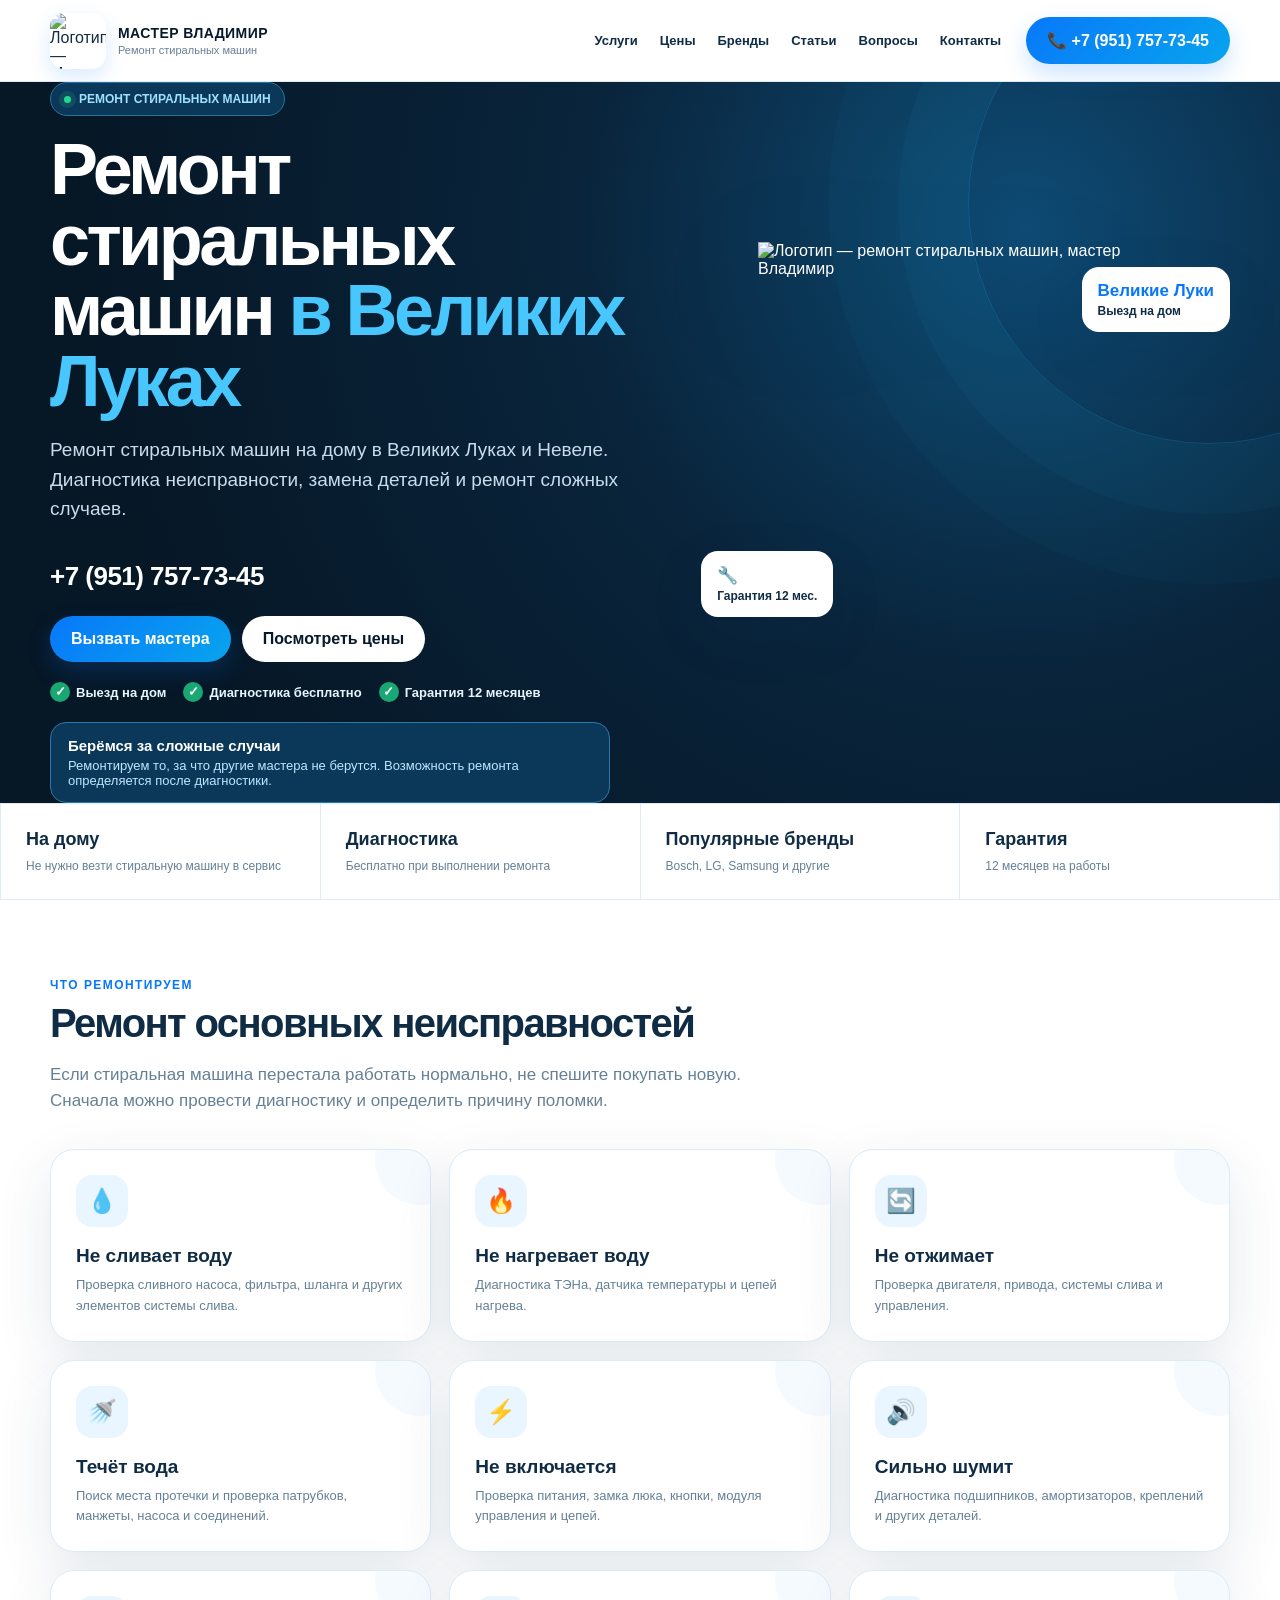
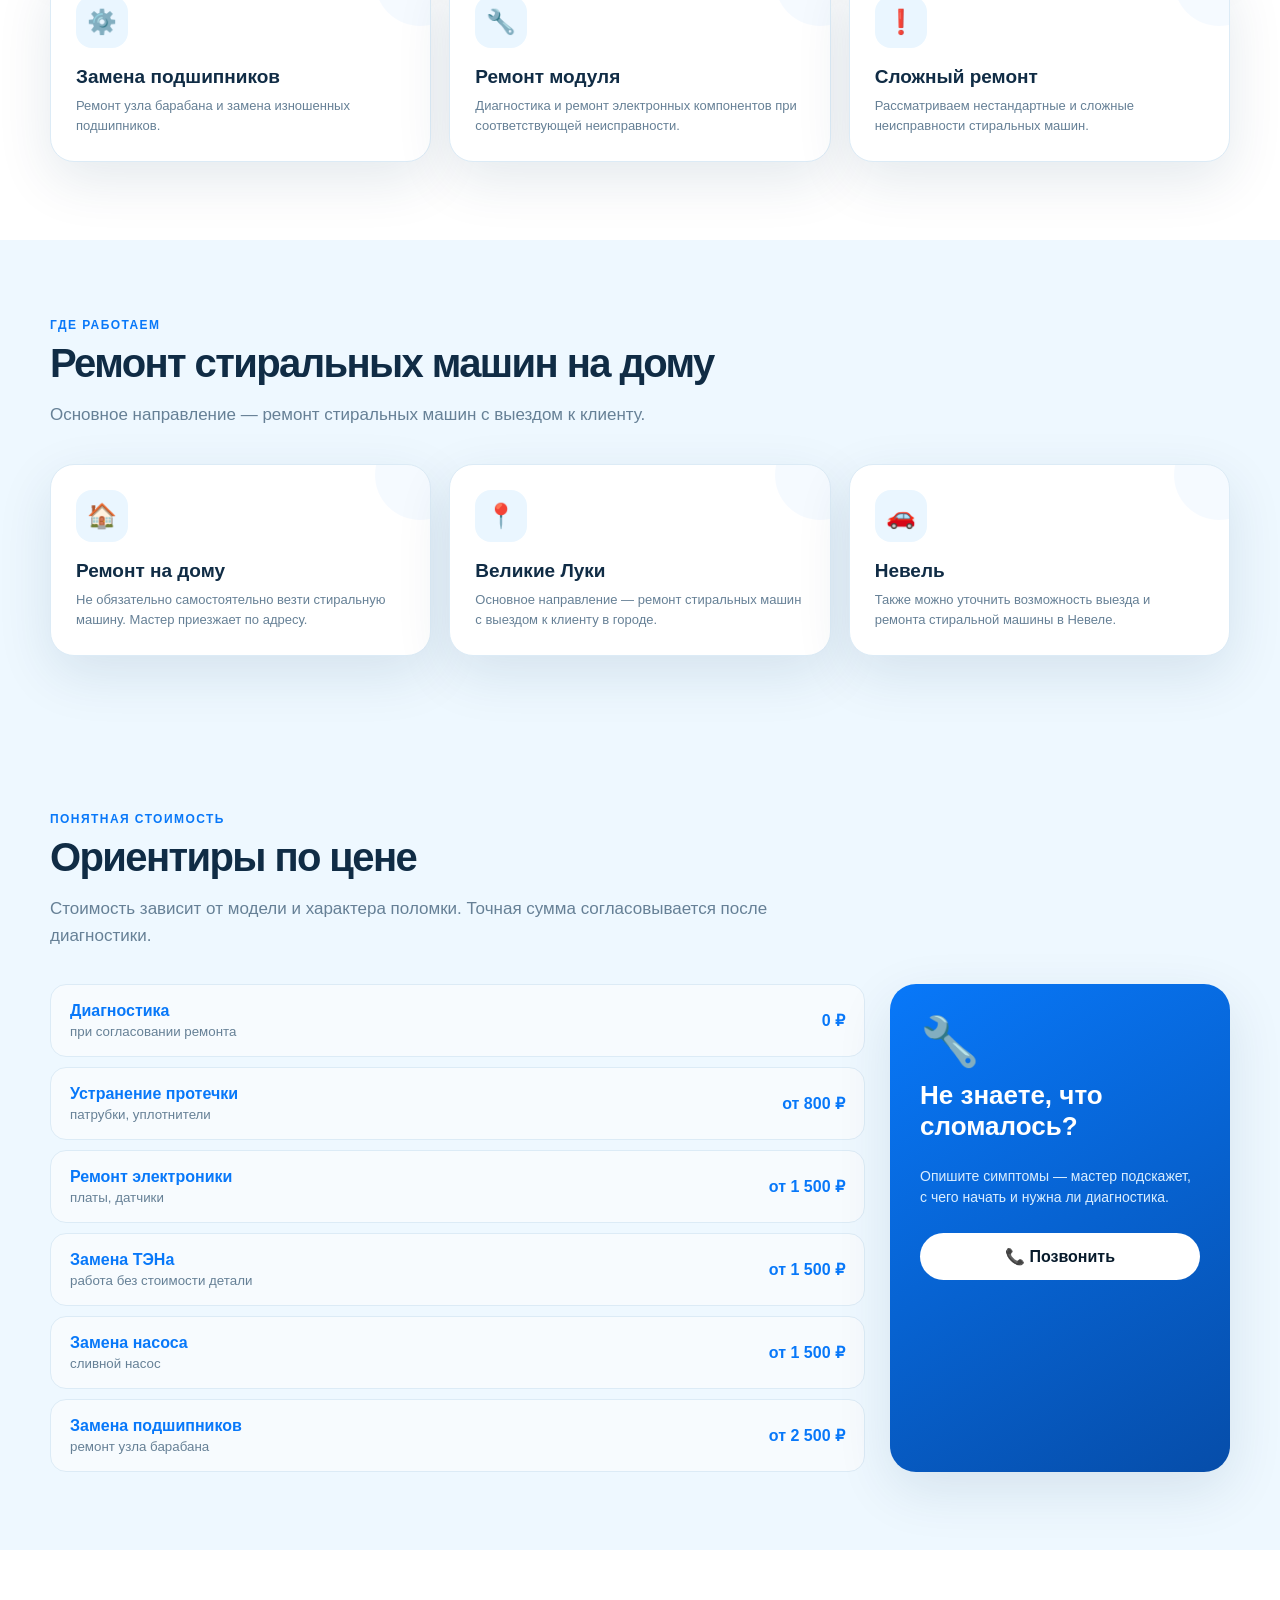
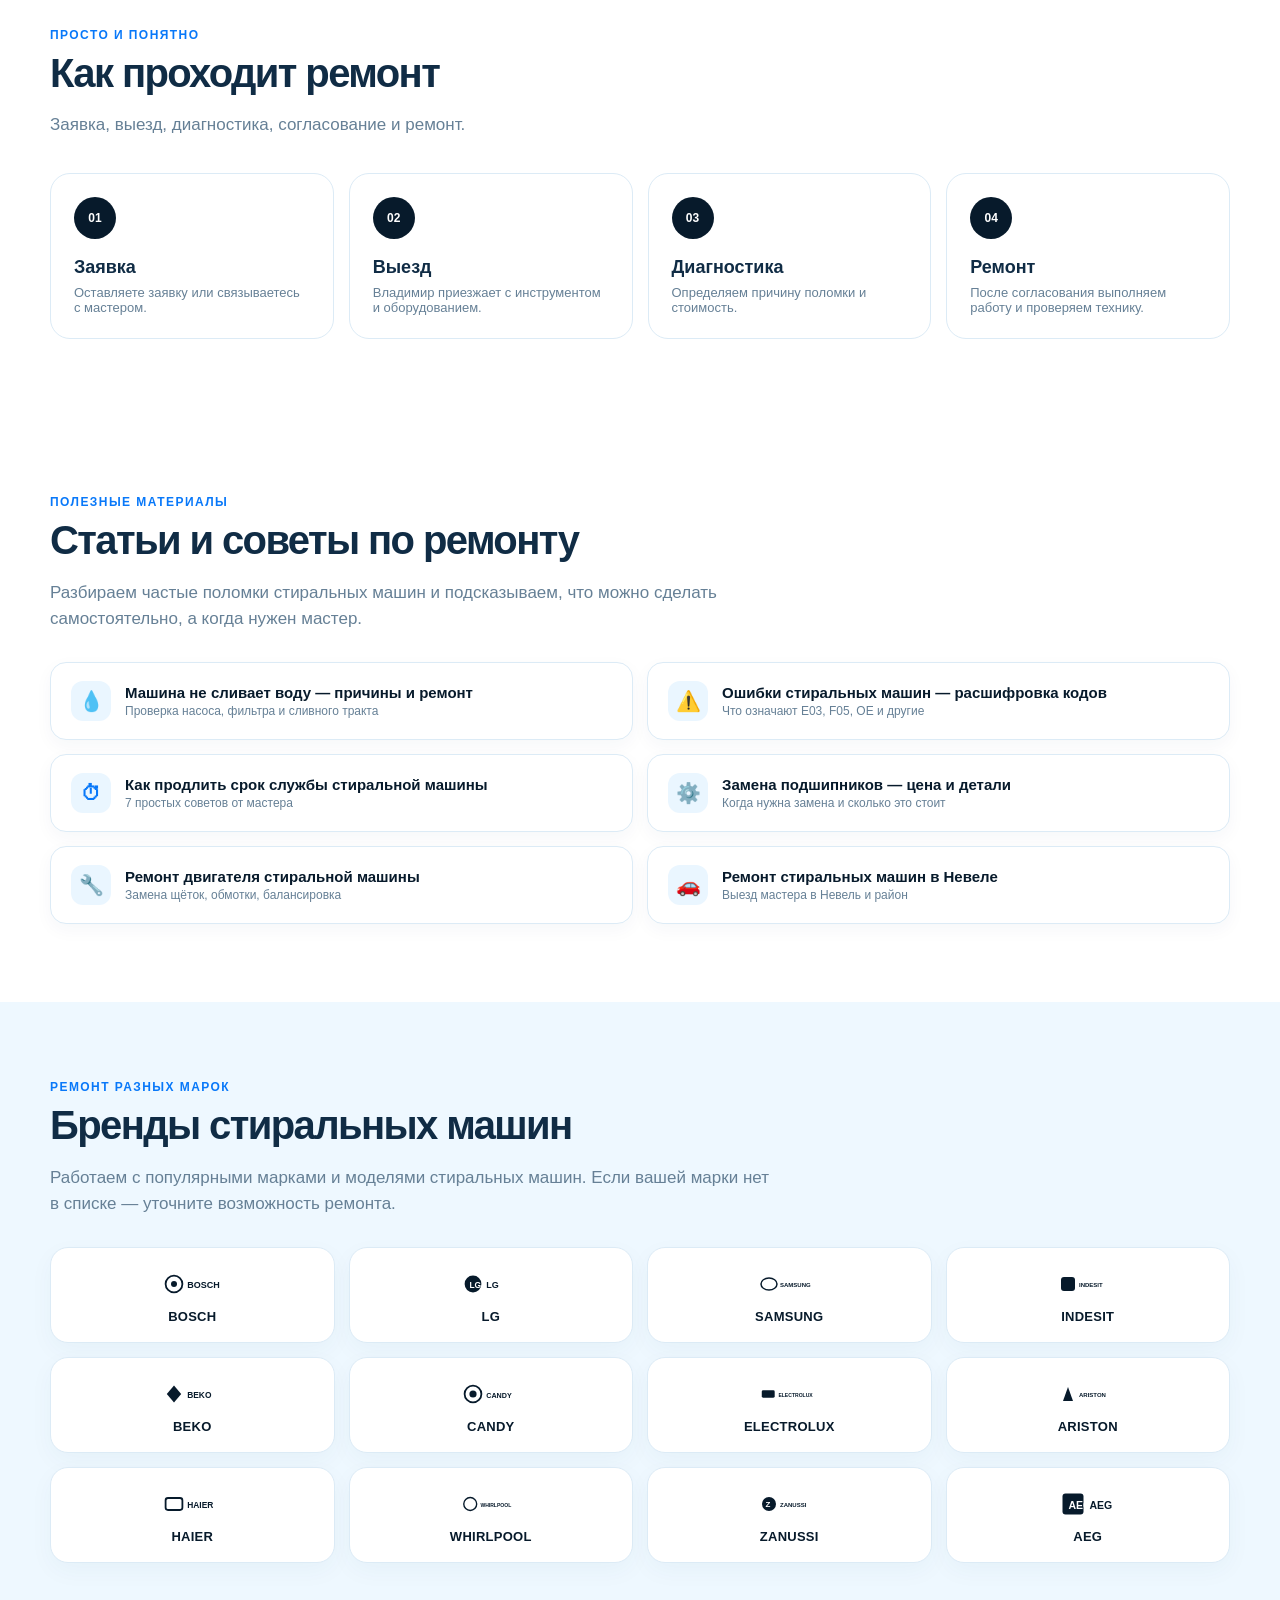
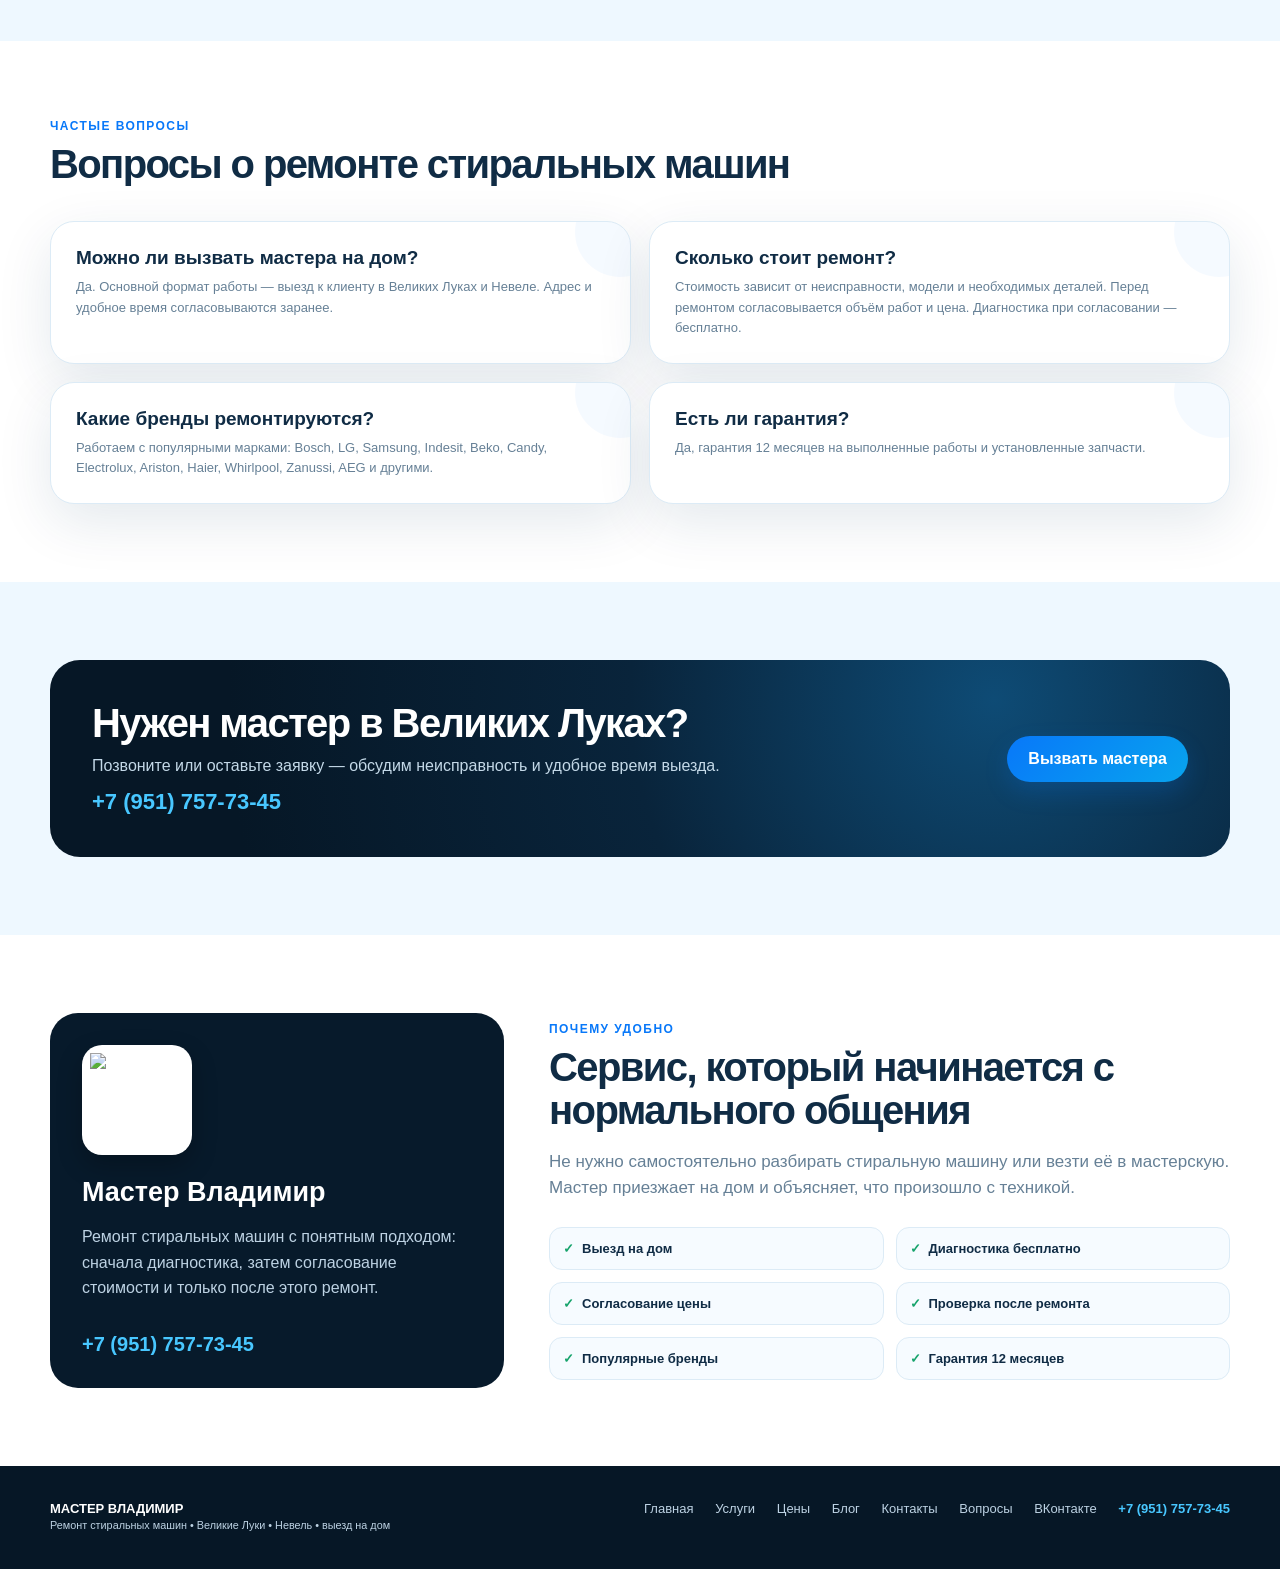
==== commit 9a001d68: "Update index.html" ====
--- a/index.html
+++ b/index.html
@@ -23,9 +23,10 @@
 <meta property="og:title" content="Ремонт стиральных машин в Великих Луках и Невеле — Мастер Владимир">
 <meta property="og:description" content="Ремонт стиральных машин на дому. Диагностика бесплатно, гарантия 12 месяцев. Звоните: +7 (951) 757-73-45.">
 <meta property="og:url" content="https://remont-velikie-luki.ru/">
+<meta property="og:image" content="https://remont-velikie-luki.ru/logo.webp">
 
 <!-- Предзагрузка -->
-<link rel="preload" href="/master.webp" as="image" fetchpriority="high">
+<link rel="preload" href="/logo.webp" as="image" fetchpriority="high">
 
 <!-- Яндекс.Метрика -->
 <script type="text/javascript">
@@ -59,6 +60,8 @@
   "name":"Мастер Владимир — ремонт стиральных машин",
   "url":"https://remont-velikie-luki.ru/",
   "telephone":"+79517577345",
+  "image":"https://remont-velikie-luki.ru/logo.webp",
+  "logo":"https://remont-velikie-luki.ru/logo.webp",
   "description":"Ремонт стиральных машин в Великих Луках и Невеле на дому: диагностика, ремонт неисправностей и замена деталей.",
   "areaServed":["Великие Луки","Невель"],
   "serviceType":"Ремонт стиральных машин",
@@ -80,11 +83,9 @@
   --line:#dcebf6;
   --white:#fff;
   --green:#16a36b;
-  --yellow:#ffbd32;
   --shadow:0 18px 55px rgba(9,54,90,.11);
   --radius:24px
 }
-
 *{box-sizing:border-box}
 html{scroll-behavior:smooth}
 body{margin:0;font-family:Inter,Arial,sans-serif;color:var(--text);background:#fff}
@@ -93,17 +94,17 @@
 .container{width:min(1180px,calc(100% - 32px));margin:auto}
 
 header{
-  height:78px;position:sticky;top:0;z-index:30;background:#fff;
+  height:82px;position:sticky;top:0;z-index:30;background:#fff;
   border-bottom:1px solid var(--line);backdrop-filter:blur(12px)
 }
 .header{height:100%;display:flex;align-items:center;gap:25px}
-.logo{display:flex;align-items:center;gap:11px;margin-right:auto}
+.logo{display:flex;align-items:center;gap:12px;margin-right:auto}
 .logo-icon{
-  width:48px;height:48px;border-radius:15px;
-  background:linear-gradient(145deg,var(--blue),#05a8ee);
-  display:grid;place-items:center;box-shadow:0 9px 22px #0878f933
-}
-.logo-icon svg{width:32px}
+  width:56px;height:56px;border-radius:14px;overflow:hidden;
+  display:flex;align-items:center;justify-content:center;
+  background:#fff;box-shadow:0 8px 20px rgba(8,120,249,.15)
+}
+.logo-icon img{width:100%;height:100%;object-fit:contain;display:block}
 .logo b{display:block;font-size:14px;letter-spacing:.03em;color:var(--navy)}
 .logo span{display:block;color:var(--muted);font-size:11px;margin-top:3px}
 nav{display:flex;gap:22px;font-size:13px;font-weight:800}
@@ -162,31 +163,23 @@
 .special-note strong{font-size:15px;color:#fff}
 .special-note span{font-size:13px;color:#bfe6ff}
 
-.washer-wrap{position:relative;min-height:470px;display:grid;place-items:center}
-.washer{
-  width:310px;height:390px;border-radius:30px;
-  background:linear-gradient(115deg,#fff,#cbd9e3);border:1px solid #aebfcc;
-  box-shadow:30px 35px 70px #0005;position:relative;padding:30px
-}
-.washer-top{
-  height:48px;border-radius:12px;background:#eef4f7;display:flex;
-  align-items:center;justify-content:space-between;padding:0 15px;
-  color:#16334d;font-weight:900;font-size:11px
-}
-.washer-screen{width:48px;height:20px;border-radius:5px;background:#173b56}
-.door{
-  width:215px;height:215px;border-radius:50%;margin:32px auto 0;
-  background:radial-gradient(circle at 45% 38%,#a4e1ff 0 3%,#17628b 25%,#051827 50%,#7f9cac 52%,#dfeaf1 60%,#aebfcb 64%,#f7fbfd 66%);
-  box-shadow:inset 0 0 0 8px #b9cbd6
-}
-.washer-name{text-align:center;color:#16466c;font-size:12px;font-weight:900;margin-top:22px}
+.hero-logo-wrap{position:relative;min-height:470px;display:grid;place-items:center}
+.hero-logo{
+  width:100%;max-width:400px;height:auto;display:block;
+  filter:drop-shadow(0 30px 60px rgba(0,0,0,.45));
+  animation:floatLogo 6s ease-in-out infinite
+}
+@keyframes floatLogo{
+  0%,100%{transform:translateY(0)}
+  50%{transform:translateY(-10px)}
+}
 .float-card{
   position:absolute;background:#fff;color:var(--text);border-radius:17px;
-  padding:14px 16px;box-shadow:var(--shadow);font-size:12px;font-weight:800
+  padding:14px 16px;box-shadow:var(--shadow);font-size:12px;font-weight:800;z-index:2
 }
 .float-card strong{display:block;font-size:17px;color:var(--blue);margin-bottom:3px}
-.f1{right:0;top:80px}
-.f2{left:15px;bottom:75px}
+.f1{right:0;top:60px}
+.f2{left:15px;bottom:60px}
 
 .section{padding:78px 0}
 .soft{background:var(--ice)}
@@ -246,45 +239,51 @@
 .brand-grid{display:grid;grid-template-columns:repeat(4,1fr);gap:14px;margin-top:30px}
 .brand{
   min-height:96px;background:#fff;border:1px solid var(--line);
-  border-radius:18px;display:flex;align-items:center;justify-content:center;
-  gap:12px;font-weight:900;font-size:19px;box-shadow:0 8px 25px #0b42650a;
-  padding:14px 12px;transition:.2s
+  border-radius:18px;display:flex;flex-direction:column;align-items:center;
+  justify-content:center;gap:8px;font-weight:900;font-size:15px;
+  box-shadow:0 8px 25px #0b42650a;padding:14px 12px;transition:.2s
 }
 .brand:hover{transform:translateY(-3px);box-shadow:0 14px 30px #0b426514;border-color:#b9d9ee}
-.brand-logo{
-  width:76px;height:36px;object-fit:contain;object-position:center;display:block
-}
-.brand-name{letter-spacing:.02em}
-.brand-text-only{
-  background:linear-gradient(145deg,#eef8ff,#dcebf6);color:var(--navy);
-  font-size:20px;letter-spacing:.04em
-}
+.brand-logo-svg{width:60px;height:34px;display:block;color:var(--navy)}
+.brand-name{letter-spacing:.02em;color:var(--navy);font-size:13px;text-align:center}
+
+/* Блок "Полезные статьи" на главной */
+.articles-list{
+  display:grid;grid-template-columns:repeat(2,1fr);gap:14px;margin-top:30px
+}
+.article-link{
+  display:flex;align-items:center;gap:14px;padding:18px 20px;
+  background:#fff;border:1px solid var(--line);border-radius:16px;
+  font-weight:800;font-size:15px;color:var(--navy);
+  box-shadow:0 6px 18px rgba(9,54,90,.04);transition:.2s
+}
+.article-link:hover{
+  transform:translateY(-2px);border-color:var(--blue);
+  box-shadow:0 12px 28px rgba(8,120,249,.12)
+}
+.article-link .art-icon{
+  width:40px;height:40px;border-radius:12px;background:#eaf6ff;
+  display:grid;place-items:center;color:var(--blue);font-size:20px;flex-shrink:0
+}
+.article-link span{display:block}
+.article-link small{display:block;color:var(--muted);font-weight:500;font-size:12px;margin-top:3px}
 
 #faq .service-grid{grid-template-columns:repeat(2,1fr)}
 
 .about{display:grid;grid-template-columns:.8fr 1.2fr;gap:45px;align-items:center}
-.about-box{
-  background:var(--navy);color:#fff;border-radius:28px;padding:32px;min-height:310px
-}
-.about-box .logo-big{
-  width:72px;height:72px;border-radius:20px;
-  background:linear-gradient(145deg,var(--blue),#05a8ee);
-  display:grid;place-items:center;margin-bottom:25px
-}
-.about-box .logo-big svg{width:48px}
+.about-box{background:var(--navy);color:#fff;border-radius:28px;padding:32px;min-height:310px}
+.about-logo{
+  width:110px;height:110px;border-radius:20px;overflow:hidden;margin-bottom:22px;
+  background:#fff;padding:8px;box-shadow:0 10px 25px rgba(0,0,0,.25)
+}
+.about-logo img{width:100%;height:100%;object-fit:contain;display:block}
 .about-box h3{font-size:27px;margin:0 0 10px}
 .about-box p{color:#bdd2e3;line-height:1.6}
-.about-box .about-phone{
-  display:inline-block;margin-top:16px;font-size:20px;font-weight:900;
-  color:#48c7ff
-}
+.about-box .about-phone{display:inline-block;margin-top:16px;font-size:20px;font-weight:900;color:#48c7ff}
 .about-box .about-phone:hover{color:#fff}
 
 .checks{display:grid;grid-template-columns:repeat(2,1fr);gap:12px;margin-top:25px}
-.check{
-  background:#f6fbff;border:1px solid var(--line);border-radius:13px;
-  padding:13px;font-size:13px;font-weight:800
-}
+.check{background:#f6fbff;border:1px solid var(--line);border-radius:13px;padding:13px;font-size:13px;font-weight:800}
 .check:before{content:"✓";color:var(--green);margin-right:8px}
 
 .cta{
@@ -294,48 +293,33 @@
 }
 .cta h2{margin-top:0}
 .cta p{color:#c4d9e8;margin:0}
-.cta-phone{
-  display:inline-block;margin-top:14px;font-size:22px;font-weight:900;color:#48c7ff
-}
+.cta-phone{display:inline-block;margin-top:14px;font-size:22px;font-weight:900;color:#48c7ff}
 .cta-phone:hover{color:#fff}
 
 footer{background:#061726;color:#fff;padding:35px 0}
-.footer{
-  display:flex;justify-content:space-between;gap:25px;
-  color:#bdd2e3;font-size:13px
-}
+.footer{display:flex;justify-content:space-between;gap:25px;color:#bdd2e3;font-size:13px}
 .footer strong{color:#fff}
 .footer small{line-height:1.7}
 .footer a{margin-left:18px}
 .footer a:hover{color:#fff}
 .footer-phone{color:#48c7ff !important;font-weight:800}
 
-.modal{
-  position:fixed;inset:0;background:#03111dcc;display:none;
-  align-items:center;justify-content:center;z-index:100;padding:20px
-}
+.modal{position:fixed;inset:0;background:#03111dcc;display:none;align-items:center;justify-content:center;z-index:100;padding:20px}
 .modal.open{display:flex}
-.modal-box{
-  width:min(520px,100%);background:#fff;border-radius:26px;
-  padding:30px;position:relative;box-shadow:0 30px 80px #0006
-}
+.modal-box{width:min(520px,100%);background:#fff;border-radius:26px;padding:30px;position:relative;box-shadow:0 30px 80px #0006}
 .modal-box h3{margin:0 0 8px;font-size:28px}
 .modal-box p{color:var(--muted);line-height:1.5}
-.close{
-  position:absolute;right:15px;top:12px;width:40px;height:40px;
-  border:0;background:#f0f6fa;border-radius:50%;font-size:25px;cursor:pointer
-}
+.close{position:absolute;right:15px;top:12px;width:40px;height:40px;border:0;background:#f0f6fa;border-radius:50%;font-size:25px;cursor:pointer}
 form{display:grid;gap:12px;margin-top:20px}
-input,textarea{
-  width:100%;border:1px solid var(--line);border-radius:13px;padding:14px;outline:none
-}
+input,textarea{width:100%;border:1px solid var(--line);border-radius:13px;padding:14px;outline:none}
 textarea{min-height:120px;resize:vertical}
 input:focus,textarea:focus{border-color:var(--blue)}
 
 @media(max-width:900px){
   nav{display:none}
   .hero-grid{grid-template-columns:1fr;padding:60px 0}
-  .washer-wrap{min-height:420px}
+  .hero-logo-wrap{min-height:380px}
+  .hero-logo{max-width:320px}
   .trust{grid-template-columns:repeat(2,1fr)}
   .service-grid{grid-template-columns:1fr}
   .price-layout{grid-template-columns:1fr}
@@ -343,12 +327,13 @@
   .brand-grid{grid-template-columns:repeat(2,1fr)}
   .about{grid-template-columns:1fr}
   .cta{flex-direction:column;align-items:flex-start}
+  .articles-list{grid-template-columns:1fr}
 }
 
 @media(max-width:600px){
   .container{width:min(100% - 22px,1180px)}
-  header{height:68px}
-  .logo-icon{width:42px;height:42px}
+  header{height:72px}
+  .logo-icon{width:48px;height:48px}
   .logo b{font-size:12px}
   .logo span{font-size:9px}
   header .btn{padding:10px 13px;font-size:11px}
@@ -358,20 +343,20 @@
   .hero-phone{font-size:22px}
   .actions{flex-direction:column}
   .actions .btn{width:100%}
-  .washer{width:260px;height:335px}
-  .door{width:175px;height:175px}
-  .f1{right:-5px}
-  .f2{left:0}
+  .hero-logo{max-width:260px}
+  .f1{right:-5px;top:20px}
+  .f2{left:0;bottom:20px}
   .trust{grid-template-columns:1fr 1fr}
   .trust div{padding:18px}
   .steps{grid-template-columns:1fr}
   .brand-grid{grid-template-columns:1fr 1fr}
-  .brand{font-size:14px;min-height:80px;flex-direction:column;gap:5px}
-  .brand-logo{width:65px;height:28px}
+  .brand{font-size:13px;min-height:80px}
+  .brand-logo-svg{width:50px;height:28px}
   #faq .service-grid{grid-template-columns:1fr}
   .checks{grid-template-columns:1fr}
   .footer{flex-direction:column}
   .footer a{margin:0 12px 0 0}
+  .article-link{font-size:14px;padding:15px 16px}
 }
 </style>
 </head>
@@ -383,11 +368,7 @@
 
 <a class="logo" href="/">
 <div class="logo-icon">
-<svg viewBox="0 0 64 64" fill="none">
-<rect x="14" y="7" width="36" height="50" rx="8" fill="white"/>
-<circle cx="32" cy="38" r="12" stroke="#0878F9" stroke-width="4"/>
-<path d="M25 38c3-5 9-5 14 0" stroke="#20B8FF" stroke-width="2.5" stroke-linecap="round"/>
-</svg>
+  <img src="/logo.webp" alt="Логотип — Мастер Владимир, ремонт стиральных машин" width="56" height="56">
 </div>
 <div>
 <b>МАСТЕР ВЛАДИМИР</b>
@@ -399,8 +380,8 @@
 <a href="#services">Услуги</a>
 <a href="#prices">Цены</a>
 <a href="#brands">Бренды</a>
+<a href="#articles">Статьи</a>
 <a href="#faq">Вопросы</a>
-<a href="/blog.html">Блог</a>
 <a href="/contact.html">Контакты</a>
 </nav>
 
@@ -446,17 +427,10 @@
 </div>
 </div>
 
-<div class="washer-wrap">
-<div class="washer">
-<div class="washer-top">
-<span>MASTER VLADIMIR</span>
-<div class="washer-screen"></div>
-</div>
-<div class="door"></div>
-<div class="washer-name">РЕМОНТ СТИРАЛЬНЫХ МАШИН</div>
-</div>
-<div class="float-card f1"><strong>Великие Луки</strong>Выезд на дом</div>
-<div class="float-card f2"><strong>🔧</strong>Гарантия 12 мес.</div>
+<div class="hero-logo-wrap">
+  <img class="hero-logo" src="/logo.webp" alt="Логотип — ремонт стиральных машин, мастер Владимир" width="400" height="400">
+  <div class="float-card f1"><strong>Великие Луки</strong>Выезд на дом</div>
+  <div class="float-card f2"><strong>🔧</strong>Гарантия 12 мес.</div>
 </div>
 
 </div>
@@ -514,7 +488,6 @@
 <p class="lead">Стоимость зависит от модели и характера поломки. Точная сумма согласовывается после диагностики.</p>
 
 <div class="price-layout">
-
 <div class="price-list">
 <div class="price"><span><b>Диагностика</b><small>при согласовании ремонта</small></span><b>0 ₽</b></div>
 <div class="price"><span><b>Устранение протечки</b><small>патрубки, уплотнители</small></span><b>от 800 ₽</b></div>
@@ -530,7 +503,6 @@
 <p>Опишите симптомы — мастер подскажет, с чего начать и нужна ли диагностика.</p>
 <a class="btn btn-light" href="tel:+79517577345">📞 Позвонить</a>
 </aside>
-
 </div>
 </div>
 </section>
@@ -552,6 +524,62 @@
 </section>
 
 
+<!-- Блок со всеми статьями — для внутренней перелинковки и индексации -->
+<section class="section" id="articles">
+<div class="container">
+<div class="kicker">Полезные материалы</div>
+<h2>Статьи и советы по ремонту</h2>
+<p class="lead">Разбираем частые поломки стиральных машин и подсказываем, что можно сделать самостоятельно, а когда нужен мастер.</p>
+
+<div class="articles-list">
+
+<a class="article-link" href="/statya-ne-slivaet.html">
+  <span class="art-icon">💧</span>
+  <span>Машина не сливает воду — причины и ремонт
+    <small>Проверка насоса, фильтра и сливного тракта</small>
+  </span>
+</a>
+
+<a class="article-link" href="/statya-oshibki.html">
+  <span class="art-icon">⚠️</span>
+  <span>Ошибки стиральных машин — расшифровка кодов
+    <small>Что означают E03, F05, OE и другие</small>
+  </span>
+</a>
+
+<a class="article-link" href="/statya-srok-sluzhby.html">
+  <span class="art-icon">⏱</span>
+  <span>Как продлить срок службы стиральной машины
+    <small>7 простых советов от мастера</small>
+  </span>
+</a>
+
+<a class="article-link" href="/zamena-podshipnikov.html">
+  <span class="art-icon">⚙️</span>
+  <span>Замена подшипников — цена и детали
+    <small>Когда нужна замена и сколько это стоит</small>
+  </span>
+</a>
+
+<a class="article-link" href="/remont-dvigatelya.html">
+  <span class="art-icon">🔧</span>
+  <span>Ремонт двигателя стиральной машины
+    <small>Замена щёток, обмотки, балансировка</small>
+  </span>
+</a>
+
+<a class="article-link" href="/nevel.html">
+  <span class="art-icon">🚗</span>
+  <span>Ремонт стиральных машин в Невеле
+    <small>Выезд мастера в Невель и район</small>
+  </span>
+</a>
+
+</div>
+</div>
+</section>
+
+
 <section class="section soft" id="brands">
 <div class="container">
 <div class="kicker">Ремонт разных марок</div>
@@ -559,20 +587,54 @@
 <p class="lead">Работаем с популярными марками и моделями стиральных машин. Если вашей марки нет в списке — уточните возможность ремонта.</p>
 
 <div class="brand-grid">
-
-<div class="brand"><img class="brand-logo" src="https://cdn.simpleicons.org/bosch" alt="BOSCH" loading="lazy"><span class="brand-name">BOSCH</span></div>
-<div class="brand"><img class="brand-logo" src="https://cdn.simpleicons.org/lg" alt="LG" loading="lazy"><span class="brand-name">LG</span></div>
-<div class="brand"><img class="brand-logo" src="https://cdn.simpleicons.org/samsung" alt="SAMSUNG" loading="lazy"><span class="brand-name">SAMSUNG</span></div>
-<div class="brand brand-text-only">INDESIT</div>
-<div class="brand brand-text-only">BEKO</div>
-<div class="brand brand-text-only">CANDY</div>
-<div class="brand"><img class="brand-logo" src="https://cdn.simpleicons.org/electrolux" alt="ELECTROLUX" loading="lazy"><span class="brand-name">ELECTROLUX</span></div>
-<div class="brand brand-text-only">ARISTON</div>
-<div class="brand"><img class="brand-logo" src="https://cdn.simpleicons.org/haier" alt="HAIER" loading="lazy"><span class="brand-name">HAIER</span></div>
-<div class="brand"><img class="brand-logo" src="https://cdn.simpleicons.org/whirlpool" alt="WHIRLPOOL" loading="lazy"><span class="brand-name">WHIRLPOOL</span></div>
-<div class="brand brand-text-only">ZANUSSI</div>
-<div class="brand"><img class="brand-logo" src="https://cdn.simpleicons.org/aeg" alt="AEG" loading="lazy"><span class="brand-name">AEG</span></div>
-
+<div class="brand">
+<svg class="brand-logo-svg" viewBox="0 0 100 40" xmlns="http://www.w3.org/2000/svg"><circle cx="20" cy="20" r="14" fill="none" stroke="currentColor" stroke-width="3"/><circle cx="20" cy="20" r="5" fill="currentColor"/><text x="42" y="26" font-family="Arial" font-weight="900" font-size="15" fill="currentColor">BOSCH</text></svg>
+<span class="brand-name">BOSCH</span>
+</div>
+<div class="brand">
+<svg class="brand-logo-svg" viewBox="0 0 100 40" xmlns="http://www.w3.org/2000/svg"><circle cx="20" cy="20" r="14" fill="currentColor"/><text x="14" y="26" font-family="Arial" font-weight="900" font-size="14" fill="#fff">LG</text><text x="42" y="26" font-family="Arial" font-weight="900" font-size="15" fill="currentColor">LG</text></svg>
+<span class="brand-name">LG</span>
+</div>
+<div class="brand">
+<svg class="brand-logo-svg" viewBox="0 0 120 40" xmlns="http://www.w3.org/2000/svg"><ellipse cx="20" cy="20" rx="16" ry="12" fill="none" stroke="currentColor" stroke-width="3"/><text x="42" y="26" font-family="Arial" font-weight="900" font-size="12" fill="currentColor">SAMSUNG</text></svg>
+<span class="brand-name">SAMSUNG</span>
+</div>
+<div class="brand">
+<svg class="brand-logo-svg" viewBox="0 0 120 40" xmlns="http://www.w3.org/2000/svg"><rect x="6" y="6" width="28" height="28" rx="6" fill="currentColor"/><text x="42" y="26" font-family="Arial" font-weight="900" font-size="12" fill="currentColor">INDESIT</text></svg>
+<span class="brand-name">INDESIT</span>
+</div>
+<div class="brand">
+<svg class="brand-logo-svg" viewBox="0 0 100 40" xmlns="http://www.w3.org/2000/svg"><path d="M8 20 L20 6 L32 20 L20 34 Z" fill="currentColor"/><text x="42" y="26" font-family="Arial" font-weight="900" font-size="14" fill="currentColor">BEKO</text></svg>
+<span class="brand-name">BEKO</span>
+</div>
+<div class="brand">
+<svg class="brand-logo-svg" viewBox="0 0 100 40" xmlns="http://www.w3.org/2000/svg"><circle cx="20" cy="20" r="14" fill="none" stroke="currentColor" stroke-width="3"/><circle cx="20" cy="20" r="6" fill="currentColor"/><text x="42" y="26" font-family="Arial" font-weight="900" font-size="12" fill="currentColor">CANDY</text></svg>
+<span class="brand-name">CANDY</span>
+</div>
+<div class="brand">
+<svg class="brand-logo-svg" viewBox="0 0 130 40" xmlns="http://www.w3.org/2000/svg"><rect x="6" y="12" width="28" height="16" rx="3" fill="currentColor"/><text x="42" y="26" font-family="Arial" font-weight="900" font-size="11" fill="currentColor">ELECTROLUX</text></svg>
+<span class="brand-name">ELECTROLUX</span>
+</div>
+<div class="brand">
+<svg class="brand-logo-svg" viewBox="0 0 120 40" xmlns="http://www.w3.org/2000/svg"><path d="M20 6 L30 34 L10 34 Z" fill="currentColor"/><text x="42" y="26" font-family="Arial" font-weight="900" font-size="12" fill="currentColor">ARISTON</text></svg>
+<span class="brand-name">ARISTON</span>
+</div>
+<div class="brand">
+<svg class="brand-logo-svg" viewBox="0 0 100 40" xmlns="http://www.w3.org/2000/svg"><rect x="6" y="10" width="28" height="20" rx="4" fill="none" stroke="currentColor" stroke-width="3"/><text x="42" y="26" font-family="Arial" font-weight="900" font-size="14" fill="currentColor">HAIER</text></svg>
+<span class="brand-name">HAIER</span>
+</div>
+<div class="brand">
+<svg class="brand-logo-svg" viewBox="0 0 130 40" xmlns="http://www.w3.org/2000/svg"><circle cx="20" cy="20" r="14" fill="none" stroke="currentColor" stroke-width="3"/><text x="42" y="26" font-family="Arial" font-weight="900" font-size="11" fill="currentColor">WHIRLPOOL</text></svg>
+<span class="brand-name">WHIRLPOOL</span>
+</div>
+<div class="brand">
+<svg class="brand-logo-svg" viewBox="0 0 120 40" xmlns="http://www.w3.org/2000/svg"><circle cx="20" cy="20" r="14" fill="currentColor"/><text x="13" y="26" font-family="Arial" font-weight="900" font-size="16" fill="#fff">Z</text><text x="42" y="26" font-family="Arial" font-weight="900" font-size="12" fill="currentColor">ZANUSSI</text></svg>
+<span class="brand-name">ZANUSSI</span>
+</div>
+<div class="brand">
+<svg class="brand-logo-svg" viewBox="0 0 80 40" xmlns="http://www.w3.org/2000/svg"><rect x="6" y="6" width="28" height="28" rx="4" fill="currentColor"/><text x="14" y="27" font-family="Arial" font-weight="900" font-size="14" fill="#fff">AEG</text><text x="42" y="26" font-family="Arial" font-weight="900" font-size="14" fill="currentColor">AEG</text></svg>
+<span class="brand-name">AEG</span>
+</div>
 </div>
 </div>
 </section>
@@ -624,12 +686,8 @@
 <div class="container about">
 
 <div class="about-box">
-<div class="logo-big">
-<svg fill="none" viewBox="0 0 64 64">
-<rect fill="white" height="50" rx="8" width="36" x="14" y="7"/>
-<circle cx="32" cy="38" r="12" stroke="#0878F9" stroke-width="4"/>
-<path d="M25 38c3-5 9-5 14 0" stroke="#20B8FF" stroke-linecap="round" stroke-width="2.5"/>
-</svg>
+<div class="about-logo">
+  <img src="/logo.webp" alt="Логотип — Мастер Владимир, ремонт стиральных машин" width="110" height="110">
 </div>
 <h3>Мастер Владимир</h3>
 <p>Ремонт стиральных машин с понятным подходом: сначала диагностика, затем согласование стоимости и только после этого ремонт.</p>
@@ -670,6 +728,7 @@
 <a href="#prices">Цены</a>
 <a href="/blog.html">Блог</a>
 <a href="/contact.html">Контакты</a>
+<a href="/faq.html">Вопросы</a>
 <a href="https://vk.com/remontstiralokluki" target="_blank" rel="noopener">ВКонтакте</a>
 <a class="footer-phone" href="tel:+79517577345">+7 (951) 757-73-45</a>
 </div>
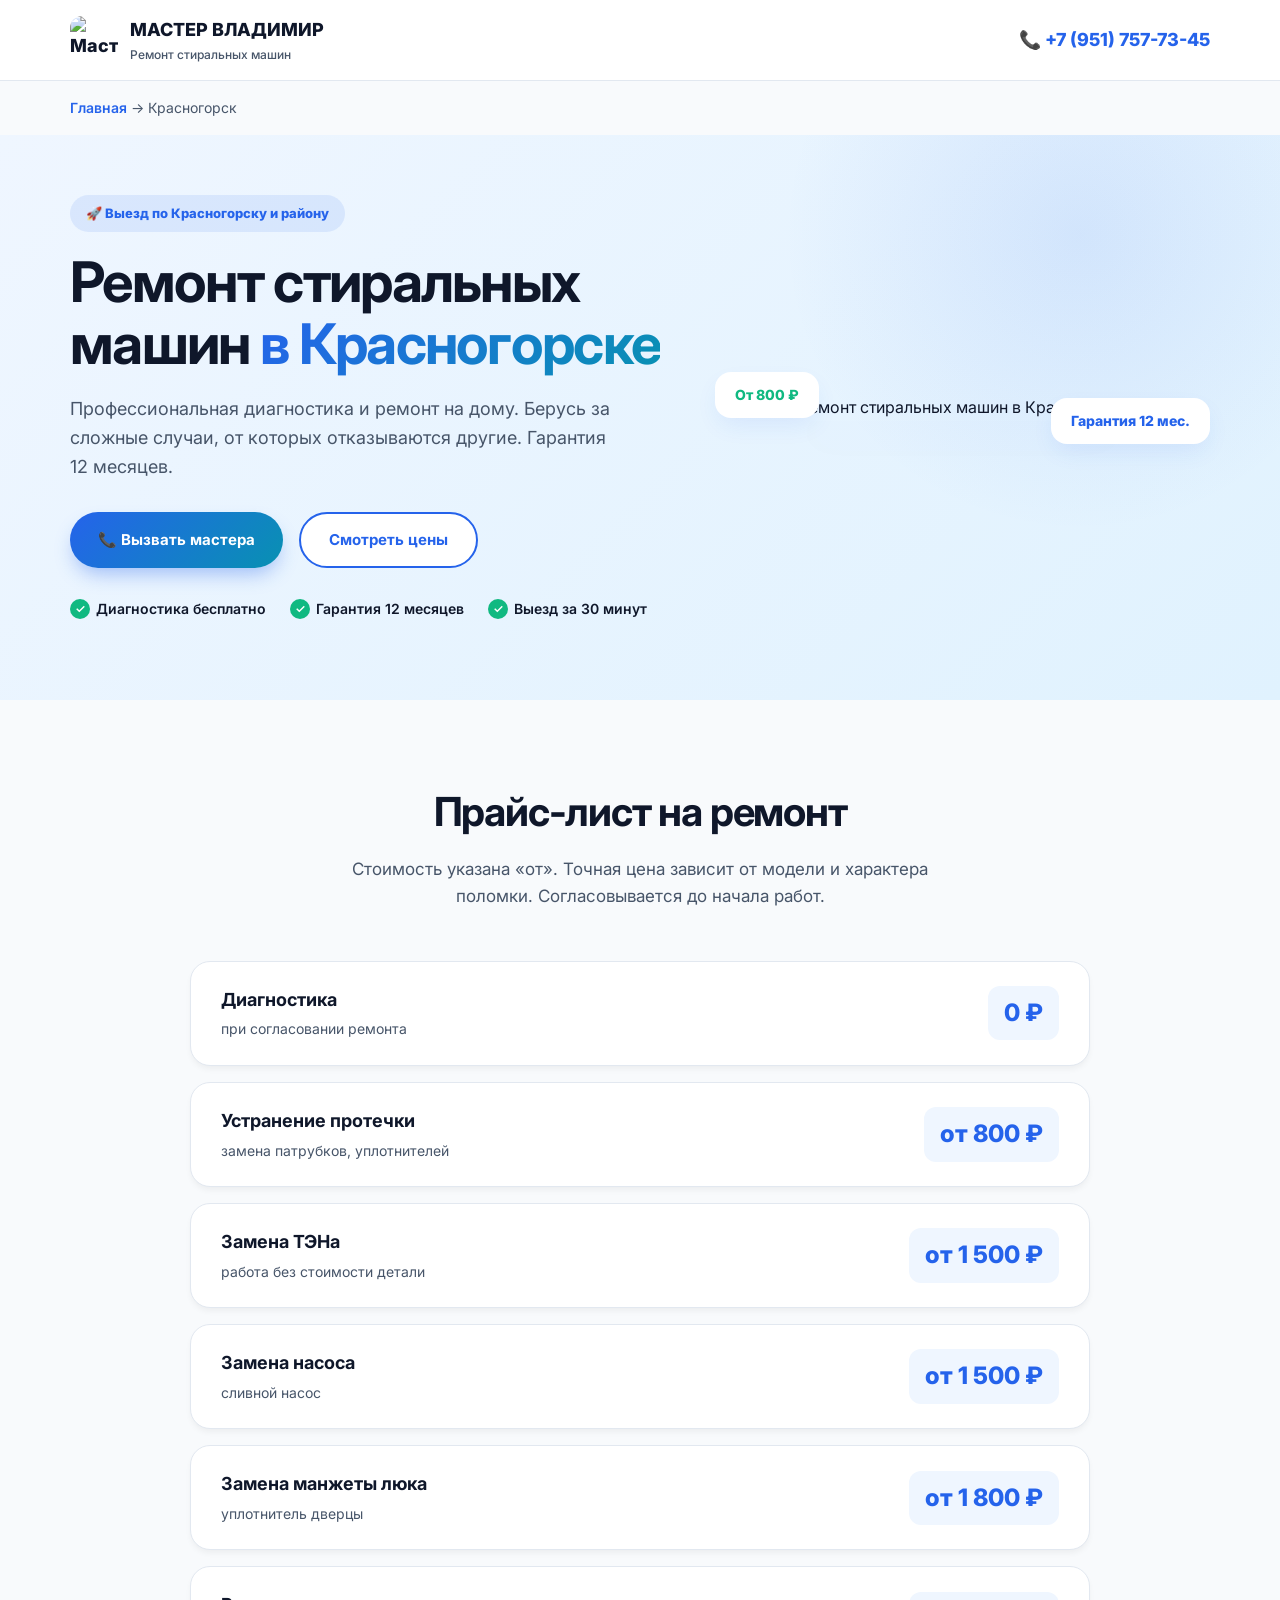
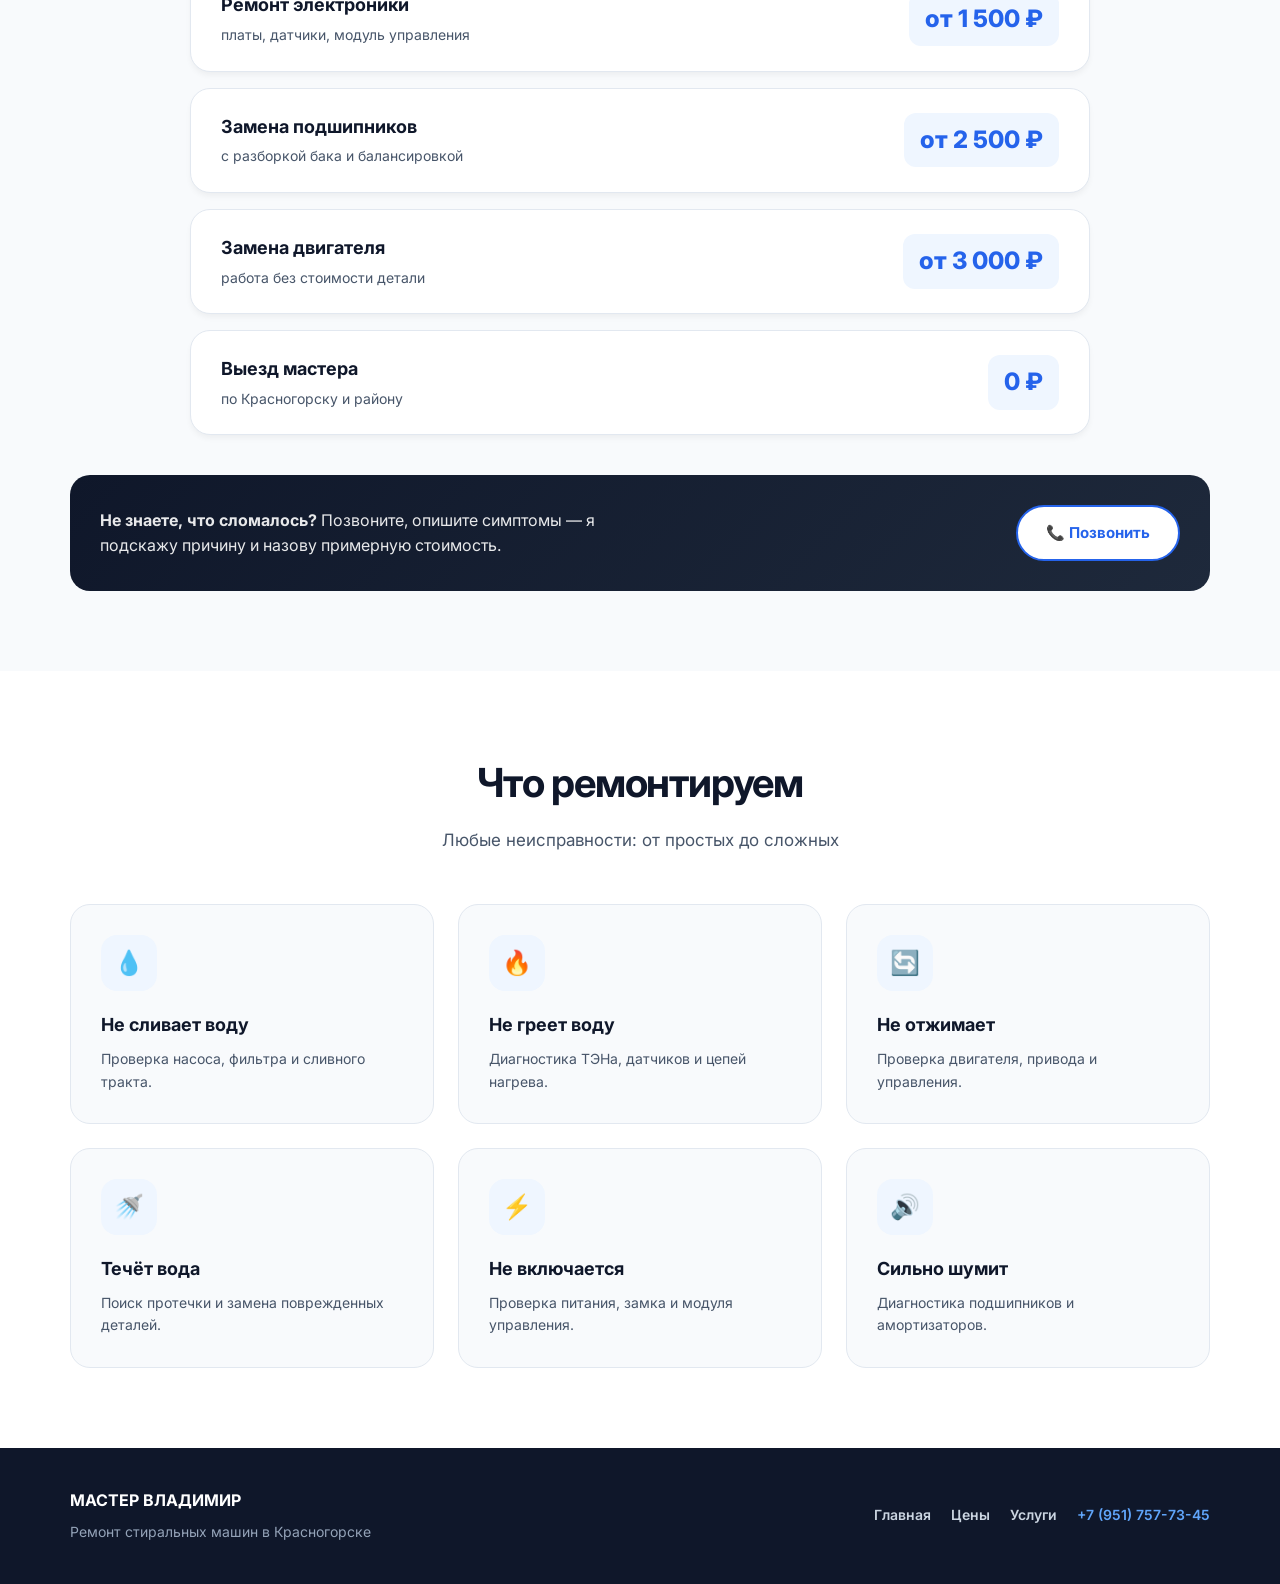
==== commit a4813e94: "Update index.html" ====
--- a/index.html
+++ b/index.html
@@ -4,29 +4,30 @@
 <meta charset="utf-8">
 <meta name="viewport" content="width=device-width,initial-scale=1">
 
-<title>Ремонт стиральных машин в Великих Луках и Невеле — Мастер Владимир | Выезд на дом</title>
-<meta name="description" content="Ремонт стиральных машин на дому в Великих Луках и Невеле. Мастер Владимир: диагностика бесплатно, замена ТЭНа, насоса, манжеты, подшипников, ремонт модуля. Гарантия 12 месяцев. Звоните: +7 (951) 757-73-45.">
-<meta name="keywords" content="ремонт стиральных машин, великие луки, невель, мастер на дом, замена подшипников, ремонт модуля">
+<title>Ремонт стиральных машин в Красногорске — Мастер Владимир | Выезд на дом</title>
+<meta name="description" content="Ремонт стиральных машин на дому в Красногорске. Мастер Владимир: диагностика бесплатно, замена ТЭНа, насоса, подшипников, ремонт модуля. Цены от 800 ₽. Гарантия 12 месяцев. Звоните: +7 (951) 757-73-45.">
+<meta name="keywords" content="ремонт стиральных машин красногорск, мастер на дом красногорск, замена подшипников красногорск, ремонт модуля красногорск">
 
 <meta name="robots" content="index,follow,max-image-preview:large">
-<link rel="canonical" href="https://remont-velikie-luki.ru/">
-
-<!-- Favicon -->
+<link rel="canonical" href="https://remont-velikie-luki.ru/krasnogorsk/">
+
 <link rel="icon" type="image/png" href="/favicon-96x96.png" sizes="96x96">
 <link rel="icon" type="image/svg+xml" href="/favicon.svg">
 <link rel="shortcut icon" href="/favicon.ico">
 <link rel="apple-touch-icon" sizes="180x180" href="/apple-touch-icon.png">
 <link rel="manifest" href="/site.webmanifest">
-<meta name="theme-color" content="#0878f9">
-
+<meta name="theme-color" content="#2563eb">
+
+<!-- Open Graph -->
 <meta property="og:type" content="website">
-<meta property="og:title" content="Ремонт стиральных машин в Великих Луках и Невеле — Мастер Владимир">
-<meta property="og:description" content="Ремонт стиральных машин на дому. Диагностика бесплатно, гарантия 12 месяцев. Звоните: +7 (951) 757-73-45.">
-<meta property="og:url" content="https://remont-velikie-luki.ru/">
+<meta property="og:title" content="Ремонт стиральных машин в Красногорске — Мастер Владимир">
+<meta property="og:description" content="Ремонт стиральных машин на дому в Красногорске. Цены от 800 ₽, гарантия 12 месяцев.">
+<meta property="og:url" content="https://remont-velikie-luki.ru/krasnogorsk/">
 <meta property="og:image" content="https://remont-velikie-luki.ru/logo.webp">
 
-<!-- Предзагрузка -->
-<link rel="preload" href="/logo.webp" as="image" fetchpriority="high">
+<link rel="preconnect" href="https://fonts.googleapis.com">
+<link rel="preconnect" href="https://fonts.gstatic.com" crossorigin>
+<link href="https://fonts.googleapis.com/css2?family=Inter:wght@400;500;600;700;800&display=swap" rel="stylesheet">
 
 <!-- Яндекс.Метрика -->
 <script type="text/javascript">
@@ -40,740 +41,320 @@
 </script>
 <noscript><div><img src="https://mc.yandex.ru/watch/111165834" style="position:absolute; left:-9999px;" alt=""/></div></noscript>
 
-<!-- Varioqub -->
-<script type="text/javascript">
-(function(e, x, pe, r, i, me, nt){
-e[i]=e[i]||function(){(e[i].a=e[i].a||[]).push(arguments)},
-me=x.createElement(pe),me.async=1,me.src=r,nt=x.getElementsByTagName(pe)[0],me.addEventListener('error',function(){function cb(t){t=t[t.length-1],'function'==typeof t&&t({flags:{}})};Array.isArray(e[i].a)&&e[i].a.forEach(cb);e[i]=function(){cb(arguments)}}),nt.parentNode.insertBefore(me,nt)})
-(window, document, 'script', 'https://abt.s3.yandex.net/expjs/latest/exp.js', 'ymab');
-ymab('metrika.108506209', 'init');
-</script>
-
-<!-- Yandex Autoplacement -->
-<script src="https://yandex.ru/ads/system/context.js" async></script>
-<script data-page-id="19675824" src="https://yandex.ru/ads/system/ap-loader.js" async></script>
-
 <script type="application/ld+json">
 {
   "@context":"https://schema.org",
   "@type":"LocalBusiness",
-  "name":"Мастер Владимир — ремонт стиральных машин",
-  "url":"https://remont-velikie-luki.ru/",
+  "name":"Мастер Владимир — ремонт стиральных машин в Красногорске",
+  "url":"https://remont-velikie-luki.ru/krasnogorsk/",
   "telephone":"+79517577345",
   "image":"https://remont-velikie-luki.ru/logo.webp",
   "logo":"https://remont-velikie-luki.ru/logo.webp",
-  "description":"Ремонт стиральных машин в Великих Луках и Невеле на дому: диагностика, ремонт неисправностей и замена деталей.",
-  "areaServed":["Великие Луки","Невель"],
+  "description":"Ремонт стиральных машин в Красногорске на дому: диагностика, ремонт неисправностей и замена деталей.",
+  "areaServed":["Красногорск","Красногорский район"],
   "serviceType":"Ремонт стиральных машин",
   "priceRange":"от 800 ₽",
-  "knowsAbout":["ремонт стиральных машин","замена подшипников","замена ТЭНа","замена насоса","ремонт модуля управления"],
   "aggregateRating":{"@type":"AggregateRating","ratingValue":"5.0","ratingCount":"94"}
 }
 </script>
 
 <style>
 :root{
-  --navy:#071a2b;
-  --navy2:#0c2942;
-  --blue:#0878f9;
-  --cyan:#20b8ff;
-  --ice:#eef8ff;
-  --text:#102c45;
-  --muted:#668096;
-  --line:#dcebf6;
-  --white:#fff;
-  --green:#16a36b;
-  --shadow:0 18px 55px rgba(9,54,90,.11);
-  --radius:24px
-}
-*{box-sizing:border-box}
-html{scroll-behavior:smooth}
-body{margin:0;font-family:Inter,Arial,sans-serif;color:var(--text);background:#fff}
-a{text-decoration:none;color:inherit}
-button,input,textarea{font:inherit}
-.container{width:min(1180px,calc(100% - 32px));margin:auto}
+  --primary:#2563eb;
+  --primary-light:#60a5fa;
+  --secondary:#0891b2;
+  --text-dark:#0f172a;
+  --text-muted:#475569;
+  --bg-light:#f8fafc;
+  --white:#ffffff;
+  --border:#e2e8f0;
+  --shadow-sm:0 4px 6px -1px rgba(0,0,0,0.05);
+  --shadow-md:0 10px 25px -5px rgba(37,99,235,0.1);
+  --shadow-lg:0 25px 50px -12px rgba(37,99,235,0.15);
+  --radius:20px;
+}
+*{box-sizing:border-box; margin:0; padding:0;}
+html{scroll-behavior:smooth;}
+body{font-family:'Inter',sans-serif; color:var(--text-dark); background:var(--bg-light); line-height:1.6;}
+a{text-decoration:none; color:inherit;}
+button{font:inherit; cursor:pointer; border:none;}
+.container{width:min(1140px, 100% - 32px); margin:auto;}
+
+.btn{
+  display:inline-flex; align-items:center; justify-content:center; gap:8px;
+  padding:14px 28px; border-radius:50px; font-weight:700; font-size:15px;
+  transition:all 0.3s ease; cursor:pointer; text-align:center;
+}
+.btn-primary{
+  background:linear-gradient(135deg, var(--primary), var(--secondary));
+  color:var(--white); box-shadow:0 10px 20px -5px rgba(37,99,235,0.4);
+}
+.btn-primary:hover{transform:translateY(-2px); box-shadow:0 15px 25px -5px rgba(37,99,235,0.5);}
+.btn-outline{
+  background:var(--white); color:var(--primary); border:2px solid var(--primary);
+}
+.btn-outline:hover{background:var(--primary); color:var(--white);}
 
 header{
-  height:82px;position:sticky;top:0;z-index:30;background:#fff;
-  border-bottom:1px solid var(--line);backdrop-filter:blur(12px)
-}
-.header{height:100%;display:flex;align-items:center;gap:25px}
-.logo{display:flex;align-items:center;gap:12px;margin-right:auto}
-.logo-icon{
-  width:56px;height:56px;border-radius:14px;overflow:hidden;
-  display:flex;align-items:center;justify-content:center;
-  background:#fff;box-shadow:0 8px 20px rgba(8,120,249,.15)
-}
-.logo-icon img{width:100%;height:100%;object-fit:contain;display:block}
-.logo b{display:block;font-size:14px;letter-spacing:.03em;color:var(--navy)}
-.logo span{display:block;color:var(--muted);font-size:11px;margin-top:3px}
-nav{display:flex;gap:22px;font-size:13px;font-weight:800}
-nav a:hover{color:var(--blue)}
-
-.btn{
-  border:0;border-radius:999px;padding:14px 21px;font-weight:800;
-  cursor:pointer;transition:.2s;display:inline-flex;align-items:center;
-  justify-content:center;gap:6px
-}
-.btn-primary{color:#fff;background:linear-gradient(135deg,var(--blue),#08a4ee);box-shadow:0 10px 25px #0878f933}
-.btn-primary:hover{transform:translateY(-2px)}
-.btn-light{color:var(--navy);background:#fff}
-.btn-dark{color:#fff;background:#16334d}
+  position:sticky; top:0; z-index:100; background:rgba(255,255,255,0.9);
+  backdrop-filter:blur(12px); border-bottom:1px solid var(--border);
+}
+.header-inner{
+  display:flex; align-items:center; justify-content:space-between; height:80px;
+}
+.logo{display:flex; align-items:center; gap:12px; font-weight:800; font-size:18px;}
+.logo img{width:48px; height:48px; border-radius:12px; object-fit:contain; background:var(--white);}
+.header-phone{
+  font-weight:800; font-size:18px; color:var(--primary); display:flex; align-items:center; gap:8px;
+}
+.header-phone:hover{color:var(--secondary);}
+
+.breadcrumbs{padding:16px 0; font-size:14px; color:var(--text-muted);}
+.breadcrumbs a{color:var(--primary); font-weight:600;}
 
 .hero{
-  position:relative;overflow:hidden;color:#fff;
-  background:radial-gradient(circle at 80% 20%,#0e4b75 0,#09243b 38%,#061726 80%)
-}
-.hero:before{
-  content:"";position:absolute;width:480px;height:480px;
-  border:1px solid #20b8ff33;border-radius:50%;right:-170px;top:-120px;
-  box-shadow:0 0 0 70px #20b8ff09,0 0 0 140px #20b8ff06
+  padding:60px 0 80px; position:relative; overflow:hidden;
+  background:linear-gradient(135deg, #eff6ff 0%, #e0f2fe 100%);
+}
+.hero::before{
+  content:''; position:absolute; width:600px; height:600px; border-radius:50%;
+  background:radial-gradient(circle, rgba(37,99,235,0.1) 0%, transparent 70%);
+  top:-200px; right:-100px;
 }
 .hero-grid{
-  min-height:610px;display:grid;grid-template-columns:1.05fr .95fr;
-  align-items:center;gap:35px;position:relative
-}
-.badge{
-  display:inline-flex;gap:8px;align-items:center;color:#9fe2ff;background:#0b3859;
-  border:1px solid #28729b;border-radius:999px;padding:9px 13px;
-  font-size:12px;font-weight:900;text-transform:uppercase
-}
-.badge i{width:7px;height:7px;border-radius:50%;background:#27d58d;box-shadow:0 0 0 5px #27d58d22}
-h1{font-size:clamp(44px,6vw,72px);line-height:.98;letter-spacing:-.05em;margin:18px 0}
-h1 em{font-style:normal;color:#48c7ff}
-.hero-copy{max-width:620px;font-size:19px;line-height:1.55;color:#c8dced}
-
-.hero-phone{
-  display:inline-flex;align-items:center;gap:10px;margin:18px 0 4px;
-  font-size:26px;font-weight:900;color:#fff;letter-spacing:-.02em
-}
-.hero-phone a{color:#fff}
-.hero-phone a:hover{color:#48c7ff}
-
-.actions{display:flex;gap:11px;flex-wrap:wrap;margin:20px 0}
-.points{display:flex;flex-wrap:wrap;gap:17px;color:#e7f5ff;font-size:13px;font-weight:800}
-.points span:before{
-  content:"✓";display:inline-grid;place-items:center;width:20px;height:20px;
-  margin-right:6px;border-radius:50%;background:#19a873;color:#fff
-}
-.special-note{
-  margin-top:20px;display:flex;flex-direction:column;gap:4px;width:fit-content;
-  max-width:560px;padding:14px 17px;border:1px solid #2b79a8;background:#0b3859;border-radius:16px
-}
-.special-note strong{font-size:15px;color:#fff}
-.special-note span{font-size:13px;color:#bfe6ff}
-
-.hero-logo-wrap{position:relative;min-height:470px;display:grid;place-items:center}
-.hero-logo{
-  width:100%;max-width:400px;height:auto;display:block;
-  filter:drop-shadow(0 30px 60px rgba(0,0,0,.45));
-  animation:floatLogo 6s ease-in-out infinite
-}
-@keyframes floatLogo{
-  0%,100%{transform:translateY(0)}
-  50%{transform:translateY(-10px)}
-}
-.float-card{
-  position:absolute;background:#fff;color:var(--text);border-radius:17px;
-  padding:14px 16px;box-shadow:var(--shadow);font-size:12px;font-weight:800;z-index:2
-}
-.float-card strong{display:block;font-size:17px;color:var(--blue);margin-bottom:3px}
-.f1{right:0;top:60px}
-.f2{left:15px;bottom:60px}
-
-.section{padding:78px 0}
-.soft{background:var(--ice)}
-.kicker{font-size:12px;color:var(--blue);font-weight:900;text-transform:uppercase;letter-spacing:.12em}
-h2{font-size:40px;letter-spacing:-.04em;line-height:1.08;margin:10px 0 12px}
-.lead{max-width:720px;color:var(--muted);font-size:17px;line-height:1.55}
-
-.trust{
-  display:grid;grid-template-columns:repeat(4,1fr);gap:1px;
-  background:var(--line);border:1px solid var(--line)
-}
-.trust div{background:#fff;padding:25px}
-.trust b{display:block;font-size:18px;margin-bottom:6px}
-.trust span{color:var(--muted);font-size:12px}
-
-.service-grid{display:grid;grid-template-columns:repeat(3,1fr);gap:18px;margin-top:35px}
-.card{
-  background:#fff;border:1px solid var(--line);border-radius:var(--radius);
-  padding:25px;box-shadow:var(--shadow);position:relative;overflow:hidden
-}
-.card:after{
-  content:"";position:absolute;width:90px;height:90px;border-radius:50%;
-  background:#0878f90a;right:-35px;top:-35px
-}
-.icon{
-  width:52px;height:52px;border-radius:16px;background:#eaf6ff;
-  display:grid;place-items:center;color:var(--blue);font-size:24px;margin-bottom:18px
-}
-.card h3{font-size:19px;margin:0 0 8px}
-.card p{color:var(--muted);font-size:13px;line-height:1.55;margin:0}
-
-.price-layout{display:grid;grid-template-columns:1fr 340px;gap:25px;margin-top:35px}
-.price-list{display:grid;gap:10px}
-.price{
-  display:grid;grid-template-columns:1fr auto;align-items:center;
-  background:#f7fbfe;border:1px solid var(--line);border-radius:16px;padding:17px 19px
-}
-.price b{color:var(--blue);white-space:nowrap}
-.price small{display:block;color:var(--muted);margin-top:4px}
-.price-cta{
-  border-radius:26px;background:linear-gradient(150deg,#0878f9,#064da9);
-  color:#fff;padding:30px;box-shadow:var(--shadow);display:flex;flex-direction:column
-}
-.price-cta .big{font-size:48px}
-.price-cta h3{font-size:26px;margin:10px 0}
-.price-cta p{color:#d8edff;line-height:1.5;font-size:14px;margin-bottom:25px}
-
-.steps{display:grid;grid-template-columns:repeat(4,1fr);gap:15px;margin-top:35px}
-.step{padding:23px;background:#fff;border-radius:20px;border:1px solid var(--line)}
-.step-num{
-  width:42px;height:42px;border-radius:50%;display:grid;place-items:center;
-  background:var(--navy);color:#fff;font-weight:900;font-size:12px
-}
-.step h3{margin:18px 0 7px;font-size:18px}
-.step p{margin:0;color:var(--muted);font-size:13px}
-
-.brand-grid{display:grid;grid-template-columns:repeat(4,1fr);gap:14px;margin-top:30px}
-.brand{
-  min-height:96px;background:#fff;border:1px solid var(--line);
-  border-radius:18px;display:flex;flex-direction:column;align-items:center;
-  justify-content:center;gap:8px;font-weight:900;font-size:15px;
-  box-shadow:0 8px 25px #0b42650a;padding:14px 12px;transition:.2s
-}
-.brand:hover{transform:translateY(-3px);box-shadow:0 14px 30px #0b426514;border-color:#b9d9ee}
-.brand-logo-svg{width:60px;height:34px;display:block;color:var(--navy)}
-.brand-name{letter-spacing:.02em;color:var(--navy);font-size:13px;text-align:center}
-
-/* Блок "Полезные статьи" на главной */
-.articles-list{
-  display:grid;grid-template-columns:repeat(2,1fr);gap:14px;margin-top:30px
-}
-.article-link{
-  display:flex;align-items:center;gap:14px;padding:18px 20px;
-  background:#fff;border:1px solid var(--line);border-radius:16px;
-  font-weight:800;font-size:15px;color:var(--navy);
-  box-shadow:0 6px 18px rgba(9,54,90,.04);transition:.2s
-}
-.article-link:hover{
-  transform:translateY(-2px);border-color:var(--blue);
-  box-shadow:0 12px 28px rgba(8,120,249,.12)
-}
-.article-link .art-icon{
-  width:40px;height:40px;border-radius:12px;background:#eaf6ff;
-  display:grid;place-items:center;color:var(--blue);font-size:20px;flex-shrink:0
-}
-.article-link span{display:block}
-.article-link small{display:block;color:var(--muted);font-weight:500;font-size:12px;margin-top:3px}
-
-#faq .service-grid{grid-template-columns:repeat(2,1fr)}
-
-.about{display:grid;grid-template-columns:.8fr 1.2fr;gap:45px;align-items:center}
-.about-box{background:var(--navy);color:#fff;border-radius:28px;padding:32px;min-height:310px}
-.about-logo{
-  width:110px;height:110px;border-radius:20px;overflow:hidden;margin-bottom:22px;
-  background:#fff;padding:8px;box-shadow:0 10px 25px rgba(0,0,0,.25)
-}
-.about-logo img{width:100%;height:100%;object-fit:contain;display:block}
-.about-box h3{font-size:27px;margin:0 0 10px}
-.about-box p{color:#bdd2e3;line-height:1.6}
-.about-box .about-phone{display:inline-block;margin-top:16px;font-size:20px;font-weight:900;color:#48c7ff}
-.about-box .about-phone:hover{color:#fff}
-
-.checks{display:grid;grid-template-columns:repeat(2,1fr);gap:12px;margin-top:25px}
-.check{background:#f6fbff;border:1px solid var(--line);border-radius:13px;padding:13px;font-size:13px;font-weight:800}
-.check:before{content:"✓";color:var(--green);margin-right:8px}
-
-.cta{
-  background:radial-gradient(circle at 80% 20%,#0e4b75 0,#09243b 38%,#061726 80%);
-  color:#fff;border-radius:30px;padding:42px;display:flex;
-  align-items:center;justify-content:space-between;gap:25px
-}
-.cta h2{margin-top:0}
-.cta p{color:#c4d9e8;margin:0}
-.cta-phone{display:inline-block;margin-top:14px;font-size:22px;font-weight:900;color:#48c7ff}
-.cta-phone:hover{color:#fff}
-
-footer{background:#061726;color:#fff;padding:35px 0}
-.footer{display:flex;justify-content:space-between;gap:25px;color:#bdd2e3;font-size:13px}
-.footer strong{color:#fff}
-.footer small{line-height:1.7}
-.footer a{margin-left:18px}
-.footer a:hover{color:#fff}
-.footer-phone{color:#48c7ff !important;font-weight:800}
-
-.modal{position:fixed;inset:0;background:#03111dcc;display:none;align-items:center;justify-content:center;z-index:100;padding:20px}
-.modal.open{display:flex}
-.modal-box{width:min(520px,100%);background:#fff;border-radius:26px;padding:30px;position:relative;box-shadow:0 30px 80px #0006}
-.modal-box h3{margin:0 0 8px;font-size:28px}
-.modal-box p{color:var(--muted);line-height:1.5}
-.close{position:absolute;right:15px;top:12px;width:40px;height:40px;border:0;background:#f0f6fa;border-radius:50%;font-size:25px;cursor:pointer}
-form{display:grid;gap:12px;margin-top:20px}
-input,textarea{width:100%;border:1px solid var(--line);border-radius:13px;padding:14px;outline:none}
-textarea{min-height:120px;resize:vertical}
-input:focus,textarea:focus{border-color:var(--blue)}
+  display:grid; grid-template-columns:1.1fr 0.9fr; align-items:center; gap:40px; position:relative;
+}
+.hero-badge{
+  display:inline-block; padding:8px 16px; border-radius:50px; font-size:13px; font-weight:800;
+  background:rgba(37,99,235,0.1); color:var(--primary); margin-bottom:20px;
+}
+.hero h1{font-size:clamp(36px, 5vw, 56px); line-height:1.1; letter-spacing:-0.03em; margin-bottom:20px;}
+.hero h1 span{
+  background:linear-gradient(135deg, var(--primary), var(--secondary));
+  -webkit-background-clip:text; -webkit-text-fill-color:transparent;
+}
+.hero p{font-size:18px; color:var(--text-muted); margin-bottom:30px; max-width:540px;}
+.hero-actions{display:flex; gap:16px; flex-wrap:wrap; margin-bottom:30px;}
+.hero-features{display:flex; gap:24px; flex-wrap:wrap; font-size:14px; font-weight:600; color:var(--text-dark);}
+.hero-features span{display:flex; align-items:center; gap:6px;}
+.hero-features span::before{
+  content:'✓'; display:flex; align-items:center; justify-content:center;
+  width:20px; height:20px; border-radius:50%; background:#10b981; color:white; font-size:12px;
+}
+.hero-image{position:relative; display:flex; justify-content:center; align-items:center;}
+.hero-image img{
+  width:100%; max-width:360px; height:auto; border-radius:30px;
+  box-shadow:var(--shadow-lg); animation:float 6s ease-in-out infinite;
+}
+@keyframes float{0%,100%{transform:translateY(0);} 50%{transform:translateY(-15px);}}
+.float-badge{
+  position:absolute; background:white; padding:12px 20px; border-radius:16px;
+  box-shadow:var(--shadow-md); font-weight:800; font-size:14px; z-index:2;
+}
+.fb-1{top:10%; right:0; color:var(--primary);}
+.fb-2{bottom:10%; left:0; color:#10b981;}
+
+.section{padding:80px 0;}
+.section-head{text-align:center; margin-bottom:50px;}
+.section-head h2{font-size:clamp(28px, 4vw, 40px); letter-spacing:-0.03em; margin-bottom:12px;}
+.section-head p{color:var(--text-muted); font-size:17px; max-width:600px; margin:0 auto;}
+
+.price-grid{display:grid; gap:16px; max-width:900px; margin:0 auto;}
+.price-card{
+  background:var(--white); padding:24px 30px; border-radius:var(--radius);
+  display:flex; align-items:center; justify-content:space-between; gap:20px;
+  box-shadow:var(--shadow-sm); border:1px solid var(--border); transition:all 0.3s ease;
+}
+.price-card:hover{transform:translateY(-4px); box-shadow:var(--shadow-md); border-color:var(--primary-light);}
+.price-info h3{font-size:18px; font-weight:700; color:var(--text-dark); margin-bottom:4px;}
+.price-info p{font-size:14px; color:var(--text-muted);}
+.price-value{
+  font-size:24px; font-weight:800; color:var(--primary); white-space:nowrap;
+  background:#eff6ff; padding:8px 16px; border-radius:12px;
+}
+.price-note{
+  margin-top:40px; background:linear-gradient(135deg, var(--text-dark), #1e293b);
+  padding:30px; border-radius:var(--radius); display:flex; align-items:center;
+  justify-content:space-between; gap:20px; color:white; flex-wrap:wrap;
+}
+.price-note p{font-size:16px; max-width:500px; opacity:0.9;}
+
+.bg-white{background:var(--white);}
+.services-grid{display:grid; grid-template-columns:repeat(3, 1fr); gap:24px;}
+.service-card{
+  background:var(--bg-light); padding:30px; border-radius:var(--radius);
+  border:1px solid var(--border); transition:all 0.3s ease;
+}
+.service-card:hover{transform:translateY(-5px); box-shadow:var(--shadow-md); background:var(--white); border-color:var(--primary-light);}
+.service-icon{
+  width:56px; height:56px; border-radius:16px; background:#eff6ff; color:var(--primary);
+  display:flex; align-items:center; justify-content:center; font-size:24px; margin-bottom:20px;
+}
+.service-card h3{font-size:18px; margin-bottom:8px;}
+.service-card p{font-size:14px; color:var(--text-muted);}
+
+footer{background:var(--text-dark); color:white; padding:40px 0;}
+.footer-inner{display:flex; justify-content:space-between; align-items:center; gap:20px; flex-wrap:wrap;}
+.footer-info p{color:#94a3b8; font-size:14px; margin-top:8px;}
+.footer-links{display:flex; gap:20px; flex-wrap:wrap;}
+.footer-links a{font-weight:600; font-size:14px; color:#cbd5e1; transition:0.2s;}
+.footer-links a:hover{color:var(--white);}
+.footer-phone{color:var(--primary-light)!important; font-weight:800; font-size:16px;}
 
 @media(max-width:900px){
-  nav{display:none}
-  .hero-grid{grid-template-columns:1fr;padding:60px 0}
-  .hero-logo-wrap{min-height:380px}
-  .hero-logo{max-width:320px}
-  .trust{grid-template-columns:repeat(2,1fr)}
-  .service-grid{grid-template-columns:1fr}
-  .price-layout{grid-template-columns:1fr}
-  .steps{grid-template-columns:repeat(2,1fr)}
-  .brand-grid{grid-template-columns:repeat(2,1fr)}
-  .about{grid-template-columns:1fr}
-  .cta{flex-direction:column;align-items:flex-start}
-  .articles-list{grid-template-columns:1fr}
-}
-
+  .hero-grid{grid-template-columns:1fr; text-align:center;}
+  .hero p{margin:0 auto 30px;}
+  .hero-actions{justify-content:center;}
+  .hero-features{justify-content:center;}
+  .hero-image{order:-1; margin-bottom:30px;}
+  .hero-image img{max-width:260px;}
+  .services-grid{grid-template-columns:1fr 1fr;}
+}
 @media(max-width:600px){
-  .container{width:min(100% - 22px,1180px)}
-  header{height:72px}
-  .logo-icon{width:48px;height:48px}
-  .logo b{font-size:12px}
-  .logo span{font-size:9px}
-  header .btn{padding:10px 13px;font-size:11px}
-  h1{font-size:43px}
-  h2{font-size:31px}
-  .hero-copy{font-size:16px}
-  .hero-phone{font-size:22px}
-  .actions{flex-direction:column}
-  .actions .btn{width:100%}
-  .hero-logo{max-width:260px}
-  .f1{right:-5px;top:20px}
-  .f2{left:0;bottom:20px}
-  .trust{grid-template-columns:1fr 1fr}
-  .trust div{padding:18px}
-  .steps{grid-template-columns:1fr}
-  .brand-grid{grid-template-columns:1fr 1fr}
-  .brand{font-size:13px;min-height:80px}
-  .brand-logo-svg{width:50px;height:28px}
-  #faq .service-grid{grid-template-columns:1fr}
-  .checks{grid-template-columns:1fr}
-  .footer{flex-direction:column}
-  .footer a{margin:0 12px 0 0}
-  .article-link{font-size:14px;padding:15px 16px}
+  .header-inner{height:70px;}
+  .logo span{display:none;}
+  .header-phone{font-size:15px;}
+  .hero-actions{flex-direction:column;}
+  .hero-actions .btn{width:100%;}
+  .price-card{flex-direction:column; text-align:center; padding:20px;}
+  .price-value{width:100%;}
+  .price-note{flex-direction:column; text-align:center;}
+  .price-note .btn{width:100%;}
+  .services-grid{grid-template-columns:1fr;}
+  .footer-inner{flex-direction:column; text-align:center;}
+  .footer-links{justify-content:center;}
 }
 </style>
 </head>
-
 <body>
 
 <header>
-<div class="container header">
-
-<a class="logo" href="/">
-<div class="logo-icon">
-  <img src="/logo.webp" alt="Логотип — Мастер Владимир, ремонт стиральных машин" width="56" height="56">
-</div>
-<div>
-<b>МАСТЕР ВЛАДИМИР</b>
-<span>Ремонт стиральных машин</span>
-</div>
-</a>
-
-<nav>
-<a href="#services">Услуги</a>
-<a href="#prices">Цены</a>
-<a href="#brands">Бренды</a>
-<a href="#articles">Статьи</a>
-<a href="#faq">Вопросы</a>
-<a href="/contact.html">Контакты</a>
-</nav>
-
-<a class="btn btn-primary" href="tel:+79517577345">📞 +7 (951) 757-73-45</a>
-
+<div class="container header-inner">
+  <a href="/" class="logo">
+    <img src="/logo.webp" alt="Мастер Владимир">
+    <div>МАСТЕР ВЛАДИМИР<span style="display:block; font-size:12px; color:var(--text-muted); font-weight:500;">Ремонт стиральных машин</span></div>
+  </a>
+  <a href="tel:+79517577345" class="header-phone">📞 +7 (951) 757-73-45</a>
 </div>
 </header>
 
-
-<main id="top">
+<div class="container breadcrumbs">
+  <a href="/">Главная</a> → Красногорск
+</div>
+
+<main>
 
 <section class="hero">
 <div class="container hero-grid">
-
-<div>
-<div class="badge"><i></i>Ремонт стиральных машин</div>
-
-<h1>Ремонт стиральных машин <em>в Великих Луках</em></h1>
-
-<p class="hero-copy">
-Ремонт стиральных машин на дому в Великих Луках и Невеле.
-Диагностика неисправности, замена деталей и ремонт сложных случаев.
-</p>
-
-<div class="hero-phone">
-<a href="tel:+79517577345">+7 (951) 757-73-45</a>
-</div>
-
-<div class="actions">
-<button class="btn btn-primary" data-open>Вызвать мастера</button>
-<a class="btn btn-light" href="#prices">Посмотреть цены</a>
-</div>
-
-<div class="points">
-<span>Выезд на дом</span>
-<span>Диагностика бесплатно</span>
-<span>Гарантия 12 месяцев</span>
-</div>
-
-<div class="special-note">
-<strong>Берёмся за сложные случаи</strong>
-<span>Ремонтируем то, за что другие мастера не берутся. Возможность ремонта определяется после диагностики.</span>
-</div>
-</div>
-
-<div class="hero-logo-wrap">
-  <img class="hero-logo" src="/logo.webp" alt="Логотип — ремонт стиральных машин, мастер Владимир" width="400" height="400">
-  <div class="float-card f1"><strong>Великие Луки</strong>Выезд на дом</div>
-  <div class="float-card f2"><strong>🔧</strong>Гарантия 12 мес.</div>
-</div>
-
+  <div>
+    <div class="hero-badge">🚀 Выезд по Красногорску и району</div>
+    <h1>Ремонт стиральных машин <span>в Красногорске</span></h1>
+    <p>Профессиональная диагностика и ремонт на дому. Берусь за сложные случаи, от которых отказываются другие. Гарантия 12 месяцев.</p>
+    <div class="hero-actions">
+      <a href="tel:+79517577345" class="btn btn-primary">📞 Вызвать мастера</a>
+      <a href="#prices" class="btn btn-outline">Смотреть цены</a>
+    </div>
+    <div class="hero-features">
+      <span>Диагностика бесплатно</span>
+      <span>Гарантия 12 месяцев</span>
+      <span>Выезд за 30 минут</span>
+    </div>
+  </div>
+  <div class="hero-image">
+    <img src="/logo.webp" alt="Ремонт стиральных машин в Красногорске">
+    <div class="float-badge fb-1">Гарантия 12 мес.</div>
+    <div class="float-badge fb-2">От 800 ₽</div>
+  </div>
 </div>
 </section>
 
-
-<section class="trust">
-<div><b>На дому</b><span>Не нужно везти стиральную машину в сервис</span></div>
-<div><b>Диагностика</b><span>Бесплатно при выполнении ремонта</span></div>
-<div><b>Популярные бренды</b><span>Bosch, LG, Samsung и другие</span></div>
-<div><b>Гарантия</b><span>12 месяцев на работы</span></div>
+<section class="section" id="prices">
+<div class="container">
+  <div class="section-head">
+    <h2>Прайс-лист на ремонт</h2>
+    <p>Стоимость указана «от». Точная цена зависит от модели и характера поломки. Согласовывается до начала работ.</p>
+  </div>
+
+  <div class="price-grid">
+    <div class="price-card">
+      <div class="price-info"><h3>Диагностика</h3><p>при согласовании ремонта</p></div>
+      <div class="price-value">0 ₽</div>
+    </div>
+    <div class="price-card">
+      <div class="price-info"><h3>Устранение протечки</h3><p>замена патрубков, уплотнителей</p></div>
+      <div class="price-value">от 800 ₽</div>
+    </div>
+    <div class="price-card">
+      <div class="price-info"><h3>Замена ТЭНа</h3><p>работа без стоимости детали</p></div>
+      <div class="price-value">от 1 500 ₽</div>
+    </div>
+    <div class="price-card">
+      <div class="price-info"><h3>Замена насоса</h3><p>сливной насос</p></div>
+      <div class="price-value">от 1 500 ₽</div>
+    </div>
+    <div class="price-card">
+      <div class="price-info"><h3>Замена манжеты люка</h3><p>уплотнитель дверцы</p></div>
+      <div class="price-value">от 1 800 ₽</div>
+    </div>
+    <div class="price-card">
+      <div class="price-info"><h3>Ремонт электроники</h3><p>платы, датчики, модуль управления</p></div>
+      <div class="price-value">от 1 500 ₽</div>
+    </div>
+    <div class="price-card">
+      <div class="price-info"><h3>Замена подшипников</h3><p>с разборкой бака и балансировкой</p></div>
+      <div class="price-value">от 2 500 ₽</div>
+    </div>
+    <div class="price-card">
+      <div class="price-info"><h3>Замена двигателя</h3><p>работа без стоимости детали</p></div>
+      <div class="price-value">от 3 000 ₽</div>
+    </div>
+    <div class="price-card">
+      <div class="price-info"><h3>Выезд мастера</h3><p>по Красногорску и району</p></div>
+      <div class="price-value">0 ₽</div>
+    </div>
+  </div>
+
+  <div class="price-note">
+    <p><strong>Не знаете, что сломалось?</strong> Позвоните, опишите симптомы — я подскажу причину и назову примерную стоимость.</p>
+    <a href="tel:+79517577345" class="btn btn-outline">📞 Позвонить</a>
+  </div>
+</div>
 </section>
 
-
-<section class="section" id="services">
+<section class="section bg-white" id="services">
 <div class="container">
-<div class="kicker">Что ремонтируем</div>
-<h2>Ремонт основных неисправностей</h2>
-<p class="lead">Если стиральная машина перестала работать нормально, не спешите покупать новую. Сначала можно провести диагностику и определить причину поломки.</p>
-
-<div class="service-grid">
-<article class="card"><div class="icon">💧</div><h3>Не сливает воду</h3><p>Проверка сливного насоса, фильтра, шланга и других элементов системы слива.</p></article>
-<article class="card"><div class="icon">🔥</div><h3>Не нагревает воду</h3><p>Диагностика ТЭНа, датчика температуры и цепей нагрева.</p></article>
-<article class="card"><div class="icon">🔄</div><h3>Не отжимает</h3><p>Проверка двигателя, привода, системы слива и управления.</p></article>
-<article class="card"><div class="icon">🚿</div><h3>Течёт вода</h3><p>Поиск места протечки и проверка патрубков, манжеты, насоса и соединений.</p></article>
-<article class="card"><div class="icon">⚡</div><h3>Не включается</h3><p>Проверка питания, замка люка, кнопки, модуля управления и цепей.</p></article>
-<article class="card"><div class="icon">🔊</div><h3>Сильно шумит</h3><p>Диагностика подшипников, амортизаторов, креплений и других деталей.</p></article>
-<article class="card"><div class="icon">⚙️</div><h3>Замена подшипников</h3><p>Ремонт узла барабана и замена изношенных подшипников.</p></article>
-<article class="card"><div class="icon">🔧</div><h3>Ремонт модуля</h3><p>Диагностика и ремонт электронных компонентов при соответствующей неисправности.</p></article>
-<article class="card"><div class="icon">❗</div><h3>Сложный ремонт</h3><p>Рассматриваем нестандартные и сложные неисправности стиральных машин.</p></article>
-</div>
+  <div class="section-head">
+    <h2>Что ремонтируем</h2>
+    <p>Любые неисправности: от простых до сложных</p>
+  </div>
+
+  <div class="services-grid">
+    <div class="service-card"><div class="service-icon">💧</div><h3>Не сливает воду</h3><p>Проверка насоса, фильтра и сливного тракта.</p></div>
+    <div class="service-card"><div class="service-icon">🔥</div><h3>Не греет воду</h3><p>Диагностика ТЭНа, датчиков и цепей нагрева.</p></div>
+    <div class="service-card"><div class="service-icon">🔄</div><h3>Не отжимает</h3><p>Проверка двигателя, привода и управления.</p></div>
+    <div class="service-card"><div class="service-icon">🚿</div><h3>Течёт вода</h3><p>Поиск протечки и замена поврежденных деталей.</p></div>
+    <div class="service-card"><div class="service-icon">⚡</div><h3>Не включается</h3><p>Проверка питания, замка и модуля управления.</p></div>
+    <div class="service-card"><div class="service-icon">🔊</div><h3>Сильно шумит</h3><p>Диагностика подшипников и амортизаторов.</p></div>
+  </div>
 </div>
 </section>
 
-
-<section class="section soft">
-<div class="container">
-<div class="kicker">Где работаем</div>
-<h2>Ремонт стиральных машин на дому</h2>
-<p class="lead">Основное направление — ремонт стиральных машин с выездом к клиенту.</p>
-
-<div class="service-grid">
-<article class="card"><div class="icon">🏠</div><h3>Ремонт на дому</h3><p>Не обязательно самостоятельно везти стиральную машину. Мастер приезжает по адресу.</p></article>
-<article class="card"><div class="icon">📍</div><h3>Великие Луки</h3><p>Основное направление — ремонт стиральных машин с выездом к клиенту в городе.</p></article>
-<article class="card"><div class="icon">🚗</div><h3>Невель</h3><p>Также можно уточнить возможность выезда и ремонта стиральной машины в Невеле.</p></article>
-</div>
-</div>
-</section>
-
-
-<section class="section soft" id="prices">
-<div class="container">
-<div class="kicker">Понятная стоимость</div>
-<h2>Ориентиры по цене</h2>
-<p class="lead">Стоимость зависит от модели и характера поломки. Точная сумма согласовывается после диагностики.</p>
-
-<div class="price-layout">
-<div class="price-list">
-<div class="price"><span><b>Диагностика</b><small>при согласовании ремонта</small></span><b>0 ₽</b></div>
-<div class="price"><span><b>Устранение протечки</b><small>патрубки, уплотнители</small></span><b>от 800 ₽</b></div>
-<div class="price"><span><b>Ремонт электроники</b><small>платы, датчики</small></span><b>от 1 500 ₽</b></div>
-<div class="price"><span><b>Замена ТЭНа</b><small>работа без стоимости детали</small></span><b>от 1 500 ₽</b></div>
-<div class="price"><span><b>Замена насоса</b><small>сливной насос</small></span><b>от 1 500 ₽</b></div>
-<div class="price"><span><b>Замена подшипников</b><small>ремонт узла барабана</small></span><b>от 2 500 ₽</b></div>
-</div>
-
-<aside class="price-cta">
-<div class="big">🔧</div>
-<h3>Не знаете, что сломалось?</h3>
-<p>Опишите симптомы — мастер подскажет, с чего начать и нужна ли диагностика.</p>
-<a class="btn btn-light" href="tel:+79517577345">📞 Позвонить</a>
-</aside>
-</div>
-</div>
-</section>
-
-
-<section class="section" id="process">
-<div class="container">
-<div class="kicker">Просто и понятно</div>
-<h2>Как проходит ремонт</h2>
-<p class="lead">Заявка, выезд, диагностика, согласование и ремонт.</p>
-
-<div class="steps">
-<div class="step"><div class="step-num">01</div><h3>Заявка</h3><p>Оставляете заявку или связываетесь с мастером.</p></div>
-<div class="step"><div class="step-num">02</div><h3>Выезд</h3><p>Владимир приезжает с инструментом и оборудованием.</p></div>
-<div class="step"><div class="step-num">03</div><h3>Диагностика</h3><p>Определяем причину поломки и стоимость.</p></div>
-<div class="step"><div class="step-num">04</div><h3>Ремонт</h3><p>После согласования выполняем работу и проверяем технику.</p></div>
-</div>
-</div>
-</section>
-
-
-<!-- Блок со всеми статьями — для внутренней перелинковки и индексации -->
-<section class="section" id="articles">
-<div class="container">
-<div class="kicker">Полезные материалы</div>
-<h2>Статьи и советы по ремонту</h2>
-<p class="lead">Разбираем частые поломки стиральных машин и подсказываем, что можно сделать самостоятельно, а когда нужен мастер.</p>
-
-<div class="articles-list">
-
-<a class="article-link" href="/statya-ne-slivaet.html">
-  <span class="art-icon">💧</span>
-  <span>Машина не сливает воду — причины и ремонт
-    <small>Проверка насоса, фильтра и сливного тракта</small>
-  </span>
-</a>
-
-<a class="article-link" href="/statya-oshibki.html">
-  <span class="art-icon">⚠️</span>
-  <span>Ошибки стиральных машин — расшифровка кодов
-    <small>Что означают E03, F05, OE и другие</small>
-  </span>
-</a>
-
-<a class="article-link" href="/statya-srok-sluzhby.html">
-  <span class="art-icon">⏱</span>
-  <span>Как продлить срок службы стиральной машины
-    <small>7 простых советов от мастера</small>
-  </span>
-</a>
-
-<a class="article-link" href="/zamena-podshipnikov.html">
-  <span class="art-icon">⚙️</span>
-  <span>Замена подшипников — цена и детали
-    <small>Когда нужна замена и сколько это стоит</small>
-  </span>
-</a>
-
-<a class="article-link" href="/remont-dvigatelya.html">
-  <span class="art-icon">🔧</span>
-  <span>Ремонт двигателя стиральной машины
-    <small>Замена щёток, обмотки, балансировка</small>
-  </span>
-</a>
-
-<a class="article-link" href="/nevel.html">
-  <span class="art-icon">🚗</span>
-  <span>Ремонт стиральных машин в Невеле
-    <small>Выезд мастера в Невель и район</small>
-  </span>
-</a>
-
-</div>
-</div>
-</section>
-
-
-<section class="section soft" id="brands">
-<div class="container">
-<div class="kicker">Ремонт разных марок</div>
-<h2>Бренды стиральных машин</h2>
-<p class="lead">Работаем с популярными марками и моделями стиральных машин. Если вашей марки нет в списке — уточните возможность ремонта.</p>
-
-<div class="brand-grid">
-<div class="brand">
-<svg class="brand-logo-svg" viewBox="0 0 100 40" xmlns="http://www.w3.org/2000/svg"><circle cx="20" cy="20" r="14" fill="none" stroke="currentColor" stroke-width="3"/><circle cx="20" cy="20" r="5" fill="currentColor"/><text x="42" y="26" font-family="Arial" font-weight="900" font-size="15" fill="currentColor">BOSCH</text></svg>
-<span class="brand-name">BOSCH</span>
-</div>
-<div class="brand">
-<svg class="brand-logo-svg" viewBox="0 0 100 40" xmlns="http://www.w3.org/2000/svg"><circle cx="20" cy="20" r="14" fill="currentColor"/><text x="14" y="26" font-family="Arial" font-weight="900" font-size="14" fill="#fff">LG</text><text x="42" y="26" font-family="Arial" font-weight="900" font-size="15" fill="currentColor">LG</text></svg>
-<span class="brand-name">LG</span>
-</div>
-<div class="brand">
-<svg class="brand-logo-svg" viewBox="0 0 120 40" xmlns="http://www.w3.org/2000/svg"><ellipse cx="20" cy="20" rx="16" ry="12" fill="none" stroke="currentColor" stroke-width="3"/><text x="42" y="26" font-family="Arial" font-weight="900" font-size="12" fill="currentColor">SAMSUNG</text></svg>
-<span class="brand-name">SAMSUNG</span>
-</div>
-<div class="brand">
-<svg class="brand-logo-svg" viewBox="0 0 120 40" xmlns="http://www.w3.org/2000/svg"><rect x="6" y="6" width="28" height="28" rx="6" fill="currentColor"/><text x="42" y="26" font-family="Arial" font-weight="900" font-size="12" fill="currentColor">INDESIT</text></svg>
-<span class="brand-name">INDESIT</span>
-</div>
-<div class="brand">
-<svg class="brand-logo-svg" viewBox="0 0 100 40" xmlns="http://www.w3.org/2000/svg"><path d="M8 20 L20 6 L32 20 L20 34 Z" fill="currentColor"/><text x="42" y="26" font-family="Arial" font-weight="900" font-size="14" fill="currentColor">BEKO</text></svg>
-<span class="brand-name">BEKO</span>
-</div>
-<div class="brand">
-<svg class="brand-logo-svg" viewBox="0 0 100 40" xmlns="http://www.w3.org/2000/svg"><circle cx="20" cy="20" r="14" fill="none" stroke="currentColor" stroke-width="3"/><circle cx="20" cy="20" r="6" fill="currentColor"/><text x="42" y="26" font-family="Arial" font-weight="900" font-size="12" fill="currentColor">CANDY</text></svg>
-<span class="brand-name">CANDY</span>
-</div>
-<div class="brand">
-<svg class="brand-logo-svg" viewBox="0 0 130 40" xmlns="http://www.w3.org/2000/svg"><rect x="6" y="12" width="28" height="16" rx="3" fill="currentColor"/><text x="42" y="26" font-family="Arial" font-weight="900" font-size="11" fill="currentColor">ELECTROLUX</text></svg>
-<span class="brand-name">ELECTROLUX</span>
-</div>
-<div class="brand">
-<svg class="brand-logo-svg" viewBox="0 0 120 40" xmlns="http://www.w3.org/2000/svg"><path d="M20 6 L30 34 L10 34 Z" fill="currentColor"/><text x="42" y="26" font-family="Arial" font-weight="900" font-size="12" fill="currentColor">ARISTON</text></svg>
-<span class="brand-name">ARISTON</span>
-</div>
-<div class="brand">
-<svg class="brand-logo-svg" viewBox="0 0 100 40" xmlns="http://www.w3.org/2000/svg"><rect x="6" y="10" width="28" height="20" rx="4" fill="none" stroke="currentColor" stroke-width="3"/><text x="42" y="26" font-family="Arial" font-weight="900" font-size="14" fill="currentColor">HAIER</text></svg>
-<span class="brand-name">HAIER</span>
-</div>
-<div class="brand">
-<svg class="brand-logo-svg" viewBox="0 0 130 40" xmlns="http://www.w3.org/2000/svg"><circle cx="20" cy="20" r="14" fill="none" stroke="currentColor" stroke-width="3"/><text x="42" y="26" font-family="Arial" font-weight="900" font-size="11" fill="currentColor">WHIRLPOOL</text></svg>
-<span class="brand-name">WHIRLPOOL</span>
-</div>
-<div class="brand">
-<svg class="brand-logo-svg" viewBox="0 0 120 40" xmlns="http://www.w3.org/2000/svg"><circle cx="20" cy="20" r="14" fill="currentColor"/><text x="13" y="26" font-family="Arial" font-weight="900" font-size="16" fill="#fff">Z</text><text x="42" y="26" font-family="Arial" font-weight="900" font-size="12" fill="currentColor">ZANUSSI</text></svg>
-<span class="brand-name">ZANUSSI</span>
-</div>
-<div class="brand">
-<svg class="brand-logo-svg" viewBox="0 0 80 40" xmlns="http://www.w3.org/2000/svg"><rect x="6" y="6" width="28" height="28" rx="4" fill="currentColor"/><text x="14" y="27" font-family="Arial" font-weight="900" font-size="14" fill="#fff">AEG</text><text x="42" y="26" font-family="Arial" font-weight="900" font-size="14" fill="currentColor">AEG</text></svg>
-<span class="brand-name">AEG</span>
-</div>
-</div>
-</div>
-</section>
-
-
-<section class="section" id="faq">
-<div class="container">
-<div class="kicker">Частые вопросы</div>
-<h2>Вопросы о ремонте стиральных машин</h2>
-
-<div class="service-grid">
-<article class="card"><h3>Можно ли вызвать мастера на дом?</h3><p>Да. Основной формат работы — выезд к клиенту в Великих Луках и Невеле. Адрес и удобное время согласовываются заранее.</p></article>
-<article class="card"><h3>Сколько стоит ремонт?</h3><p>Стоимость зависит от неисправности, модели и необходимых деталей. Перед ремонтом согласовывается объём работ и цена. Диагностика при согласовании — бесплатно.</p></article>
-<article class="card"><h3>Какие бренды ремонтируются?</h3><p>Работаем с популярными марками: Bosch, LG, Samsung, Indesit, Beko, Candy, Electrolux, Ariston, Haier, Whirlpool, Zanussi, AEG и другими.</p></article>
-<article class="card"><h3>Есть ли гарантия?</h3><p>Да, гарантия 12 месяцев на выполненные работы и установленные запчасти.</p></article>
-</div>
-
-<script type="application/ld+json">
-{
-  "@context":"https://schema.org",
-  "@type":"FAQPage",
-  "mainEntity":[
-    {"@type":"Question","name":"Можно ли вызвать мастера на дом?","acceptedAnswer":{"@type":"Answer","text":"Да. Основной формат работы — выезд к клиенту в Великих Луках и Невеле. Адрес и удобное время согласовываются заранее."}},
-    {"@type":"Question","name":"Сколько стоит ремонт?","acceptedAnswer":{"@type":"Answer","text":"Стоимость зависит от неисправности, модели и необходимых деталей. Перед ремонтом согласовывается объём работ и цена. Диагностика при согласовании — бесплатно."}},
-    {"@type":"Question","name":"Какие бренды ремонтируются?","acceptedAnswer":{"@type":"Answer","text":"Bosch, LG, Samsung, Indesit, Beko, Candy, Electrolux, Ariston, Haier, Whirlpool, Zanussi, AEG и другие."}},
-    {"@type":"Question","name":"Есть ли гарантия?","acceptedAnswer":{"@type":"Answer","text":"Да, гарантия 12 месяцев на выполненные работы и установленные запчасти."}}
-  ]
-}
-</script>
-</div>
-</section>
-
-
-<section class="section soft">
-<div class="container">
-<div class="cta" id="contacts">
-<div class="cta-copy">
-<h2>Нужен мастер в Великих Луках?</h2>
-<p>Позвоните или оставьте заявку — обсудим неисправность и удобное время выезда.</p>
-<a class="cta-phone" href="tel:+79517577345">+7 (951) 757-73-45</a>
-</div>
-<button class="btn btn-primary" data-open>Вызвать мастера</button>
-</div>
-</div>
-</section>
-
-
-<section class="section">
-<div class="container about">
-
-<div class="about-box">
-<div class="about-logo">
-  <img src="/logo.webp" alt="Логотип — Мастер Владимир, ремонт стиральных машин" width="110" height="110">
-</div>
-<h3>Мастер Владимир</h3>
-<p>Ремонт стиральных машин с понятным подходом: сначала диагностика, затем согласование стоимости и только после этого ремонт.</p>
-<a class="about-phone" href="tel:+79517577345">+7 (951) 757-73-45</a>
-</div>
-
-<div>
-<div class="kicker">Почему удобно</div>
-<h2>Сервис, который начинается с нормального общения</h2>
-<p class="lead">Не нужно самостоятельно разбирать стиральную машину или везти её в мастерскую. Мастер приезжает на дом и объясняет, что произошло с техникой.</p>
-
-<div class="checks">
-<div class="check">Выезд на дом</div>
-<div class="check">Диагностика бесплатно</div>
-<div class="check">Согласование цены</div>
-<div class="check">Проверка после ремонта</div>
-<div class="check">Популярные бренды</div>
-<div class="check">Гарантия 12 месяцев</div>
-</div>
-</div>
-
-</div>
-</section>
-
 </main>
 
-
 <footer>
-<div class="container footer">
-<div>
-<strong>МАСТЕР ВЛАДИМИР</strong>
-<br>
-<small>Ремонт стиральных машин • Великие Луки • Невель • выезд на дом</small>
-</div>
-<div>
-<a href="/">Главная</a>
-<a href="#services">Услуги</a>
-<a href="#prices">Цены</a>
-<a href="/blog.html">Блог</a>
-<a href="/contact.html">Контакты</a>
-<a href="/faq.html">Вопросы</a>
-<a href="https://vk.com/remontstiralokluki" target="_blank" rel="noopener">ВКонтакте</a>
-<a class="footer-phone" href="tel:+79517577345">+7 (951) 757-73-45</a>
-</div>
+<div class="container footer-inner">
+  <div class="footer-info">
+    <strong>МАСТЕР ВЛАДИМИР</strong>
+    <p>Ремонт стиральных машин в Красногорске</p>
+  </div>
+  <div class="footer-links">
+    <a href="/">Главная</a>
+    <a href="#prices">Цены</a>
+    <a href="#services">Услуги</a>
+    <a href="tel:+79517577345" class="footer-phone">+7 (951) 757-73-45</a>
+  </div>
 </div>
 </footer>
-
-
-<div class="modal" id="modal">
-<div class="modal-box">
-<button class="close" data-close aria-label="Закрыть">×</button>
-<h3>Вызвать мастера</h3>
-<p>Оставьте контакты и кратко опишите проблему — я перезвоню и подскажу, что делать.</p>
-<form id="form">
-<input name="name" placeholder="Ваше имя" required>
-<input name="phone" placeholder="Телефон" required type="tel">
-<textarea name="problem" placeholder="Что произошло со стиральной машиной?"></textarea>
-<button class="btn btn-primary" type="submit">Отправить заявку</button>
-</form>
-<p id="ok" style="display:none;color:#0878f9;font-weight:800">Заявка отправлена. Если WhatsApp не открылся — позвоните: +7 (951) 757-73-45</p>
-</div>
-</div>
-
-
-<script>
-const modal=document.getElementById('modal');
-document.querySelectorAll('[data-open]').forEach(button=>{
-  button.addEventListener('click',()=>modal.classList.add('open'));
-});
-document.querySelector('[data-close]').addEventListener('click',()=>modal.classList.remove('open'));
-modal.addEventListener('click',e=>{if(e.target===modal)modal.classList.remove('open')});
-
-document.getElementById('form').addEventListener('submit',e=>{
-  e.preventDefault();
-  const data=new FormData(e.target);
-  const text=encodeURIComponent(
-    'Заявка с сайта\n'+
-    'Имя: '+(data.get('name')||'')+'\n'+
-    'Телефон: '+(data.get('phone')||'')+'\n'+
-    'Проблема: '+(data.get('problem')||'')
-  );
-  window.open('https://wa.me/79517577345?text='+text,'_blank');
-  e.target.style.display='none';
-  document.getElementById('ok').style.display='block';
-});
-</script>
 
 </body>
 </html>
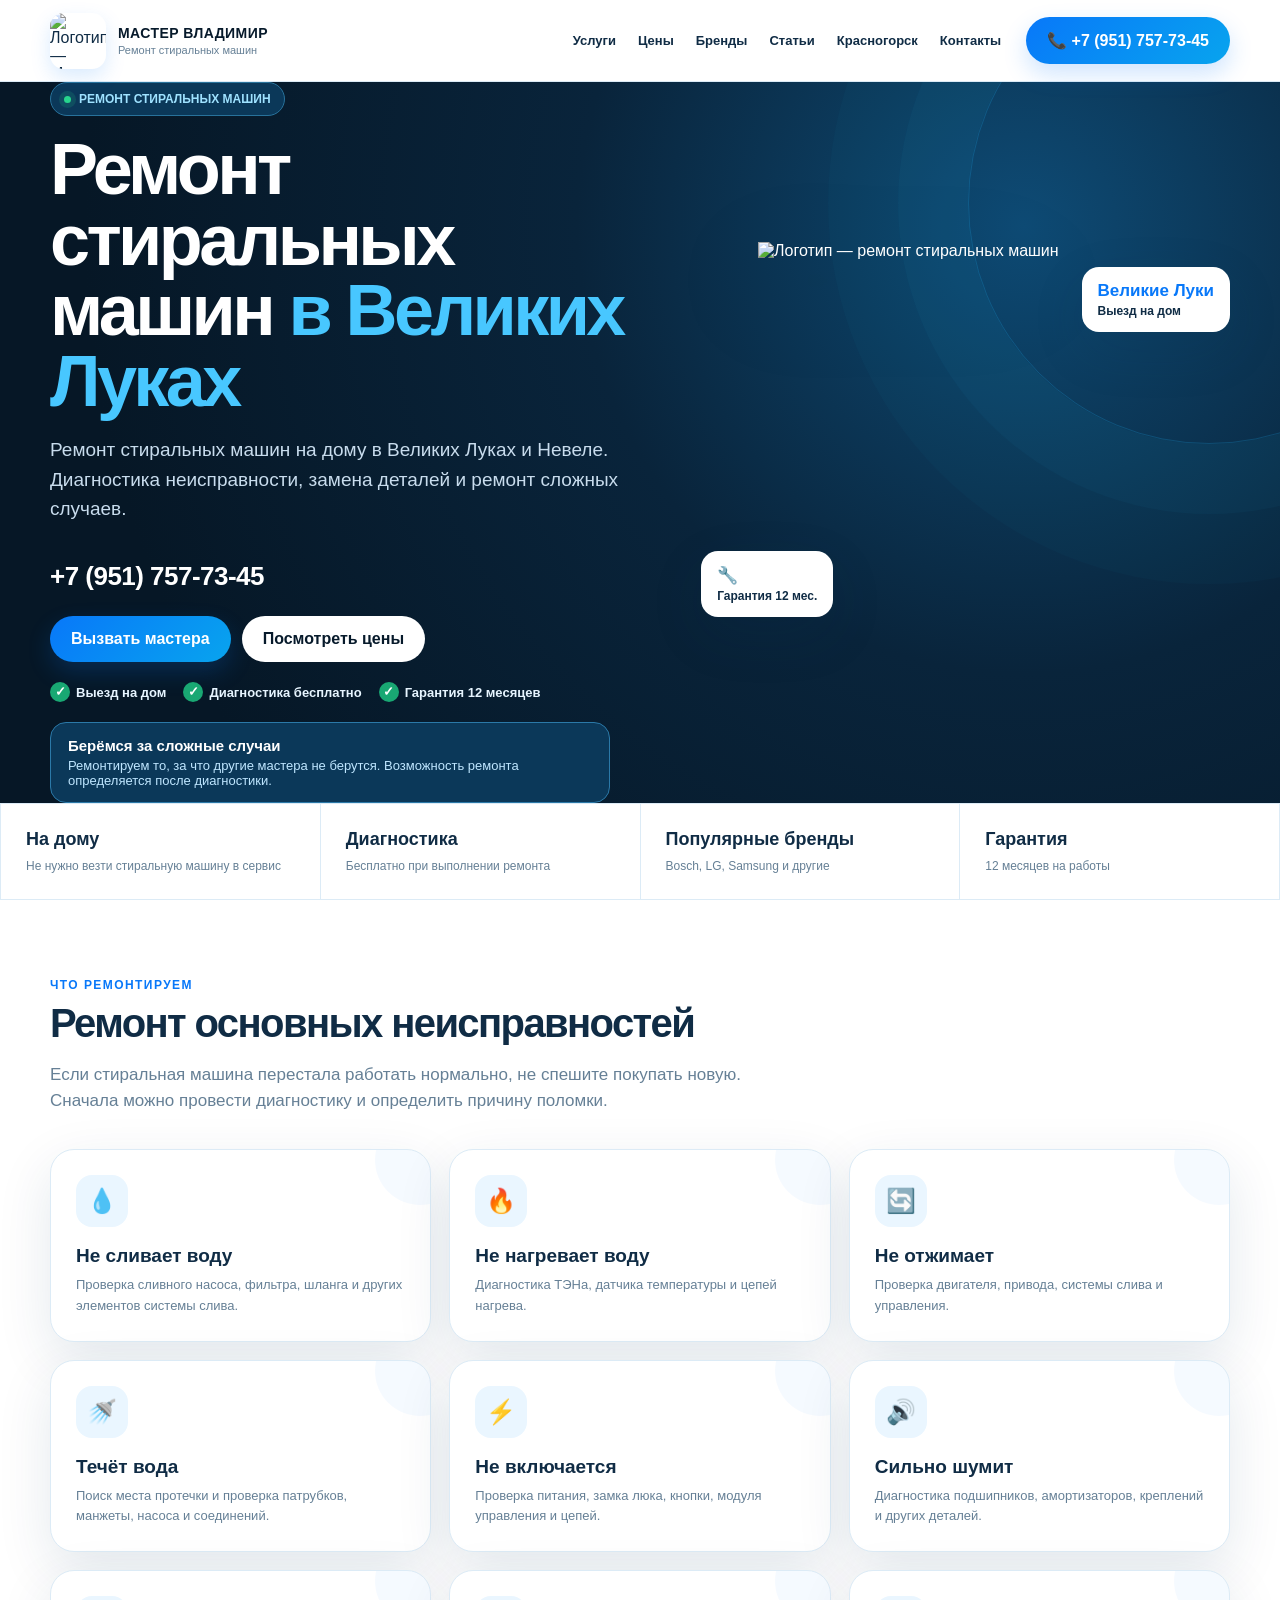
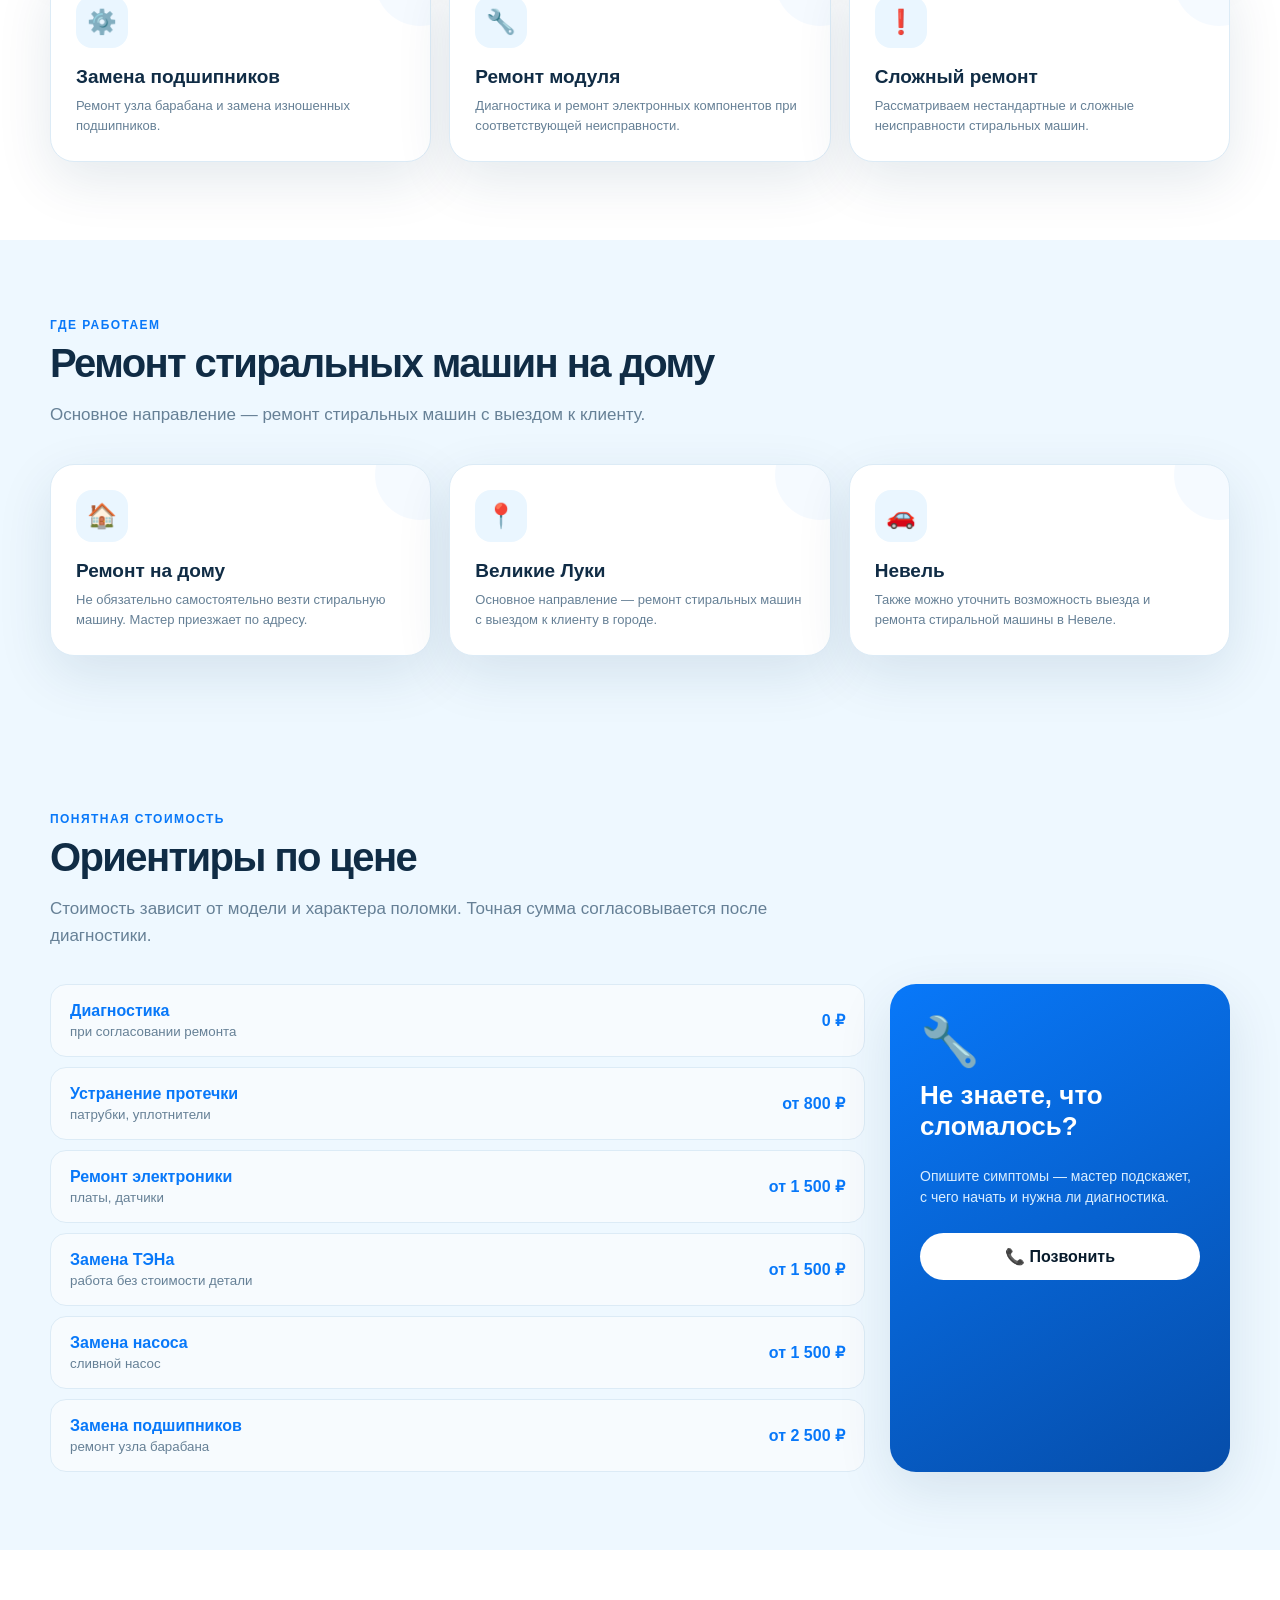
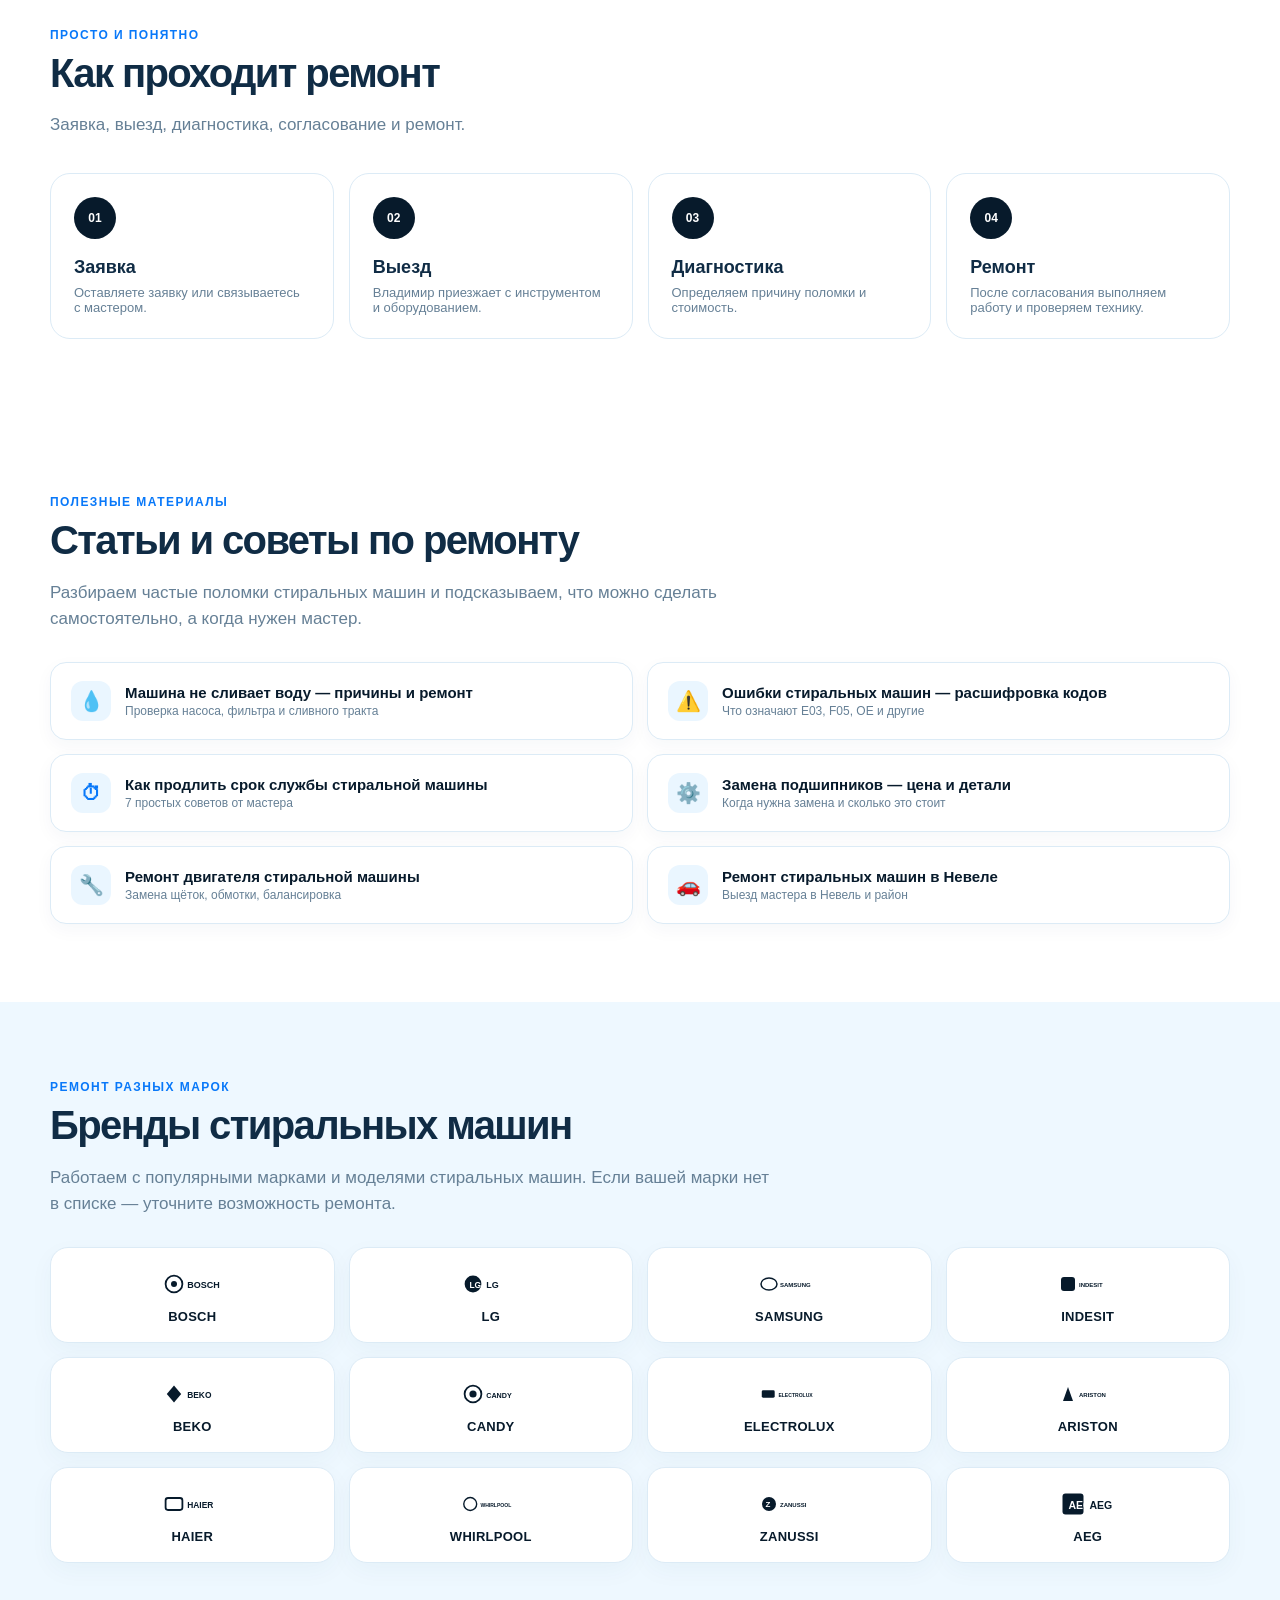
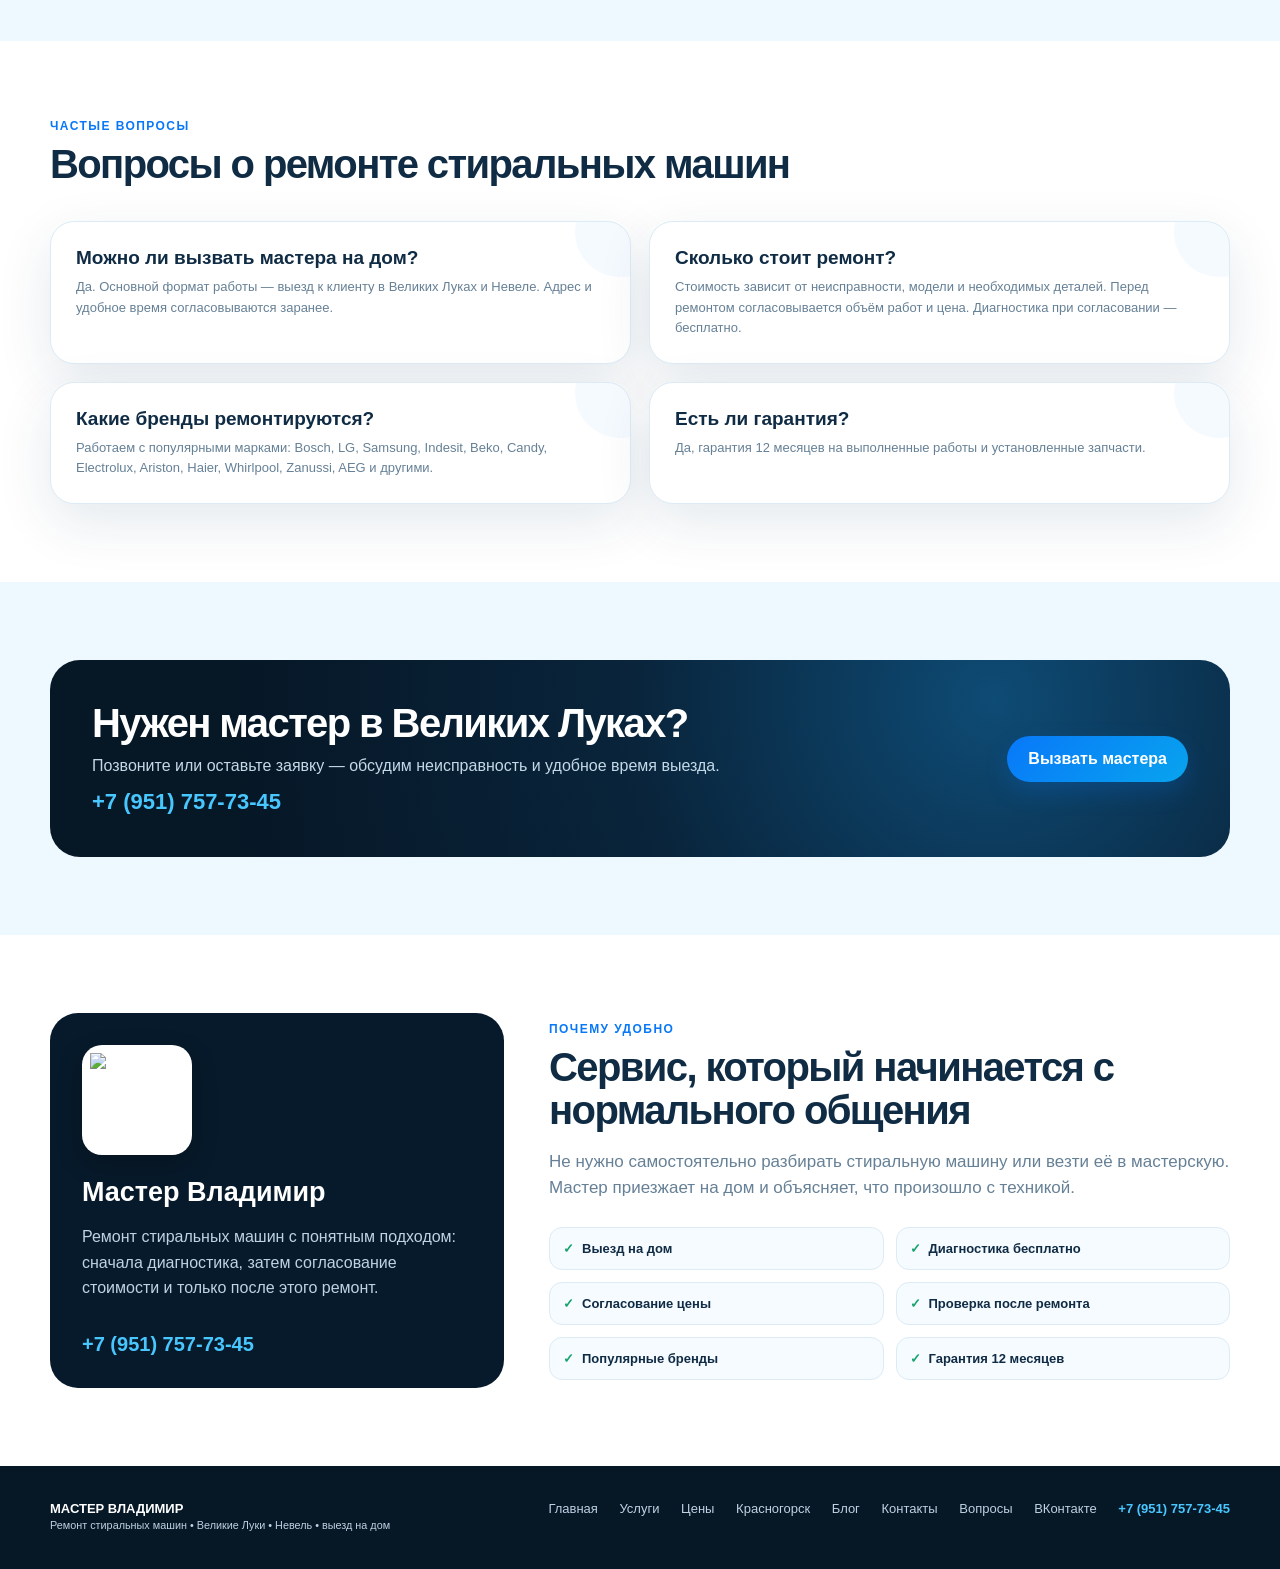
==== commit 05328b17: "Update index.html" ====
--- a/index.html
+++ b/index.html
@@ -4,30 +4,27 @@
 <meta charset="utf-8">
 <meta name="viewport" content="width=device-width,initial-scale=1">
 
-<title>Ремонт стиральных машин в Красногорске — Мастер Владимир | Выезд на дом</title>
-<meta name="description" content="Ремонт стиральных машин на дому в Красногорске. Мастер Владимир: диагностика бесплатно, замена ТЭНа, насоса, подшипников, ремонт модуля. Цены от 800 ₽. Гарантия 12 месяцев. Звоните: +7 (951) 757-73-45.">
-<meta name="keywords" content="ремонт стиральных машин красногорск, мастер на дом красногорск, замена подшипников красногорск, ремонт модуля красногорск">
+<title>Ремонт стиральных машин в Великих Луках и Невеле — Мастер Владимир | Выезд на дом</title>
+<meta name="description" content="Ремонт стиральных машин на дому в Великих Луках и Невеле. Мастер Владимир: диагностика бесплатно, замена ТЭНа, насоса, манжеты, подшипников, ремонт модуля. Гарантия 12 месяцев. Звоните: +7 (951) 757-73-45.">
+<meta name="keywords" content="ремонт стиральных машин, великие луки, невель, мастер на дом, замена подшипников, ремонт модуля">
 
 <meta name="robots" content="index,follow,max-image-preview:large">
-<link rel="canonical" href="https://remont-velikie-luki.ru/krasnogorsk/">
+<link rel="canonical" href="https://remont-velikie-luki.ru/">
 
 <link rel="icon" type="image/png" href="/favicon-96x96.png" sizes="96x96">
 <link rel="icon" type="image/svg+xml" href="/favicon.svg">
 <link rel="shortcut icon" href="/favicon.ico">
 <link rel="apple-touch-icon" sizes="180x180" href="/apple-touch-icon.png">
 <link rel="manifest" href="/site.webmanifest">
-<meta name="theme-color" content="#2563eb">
-
-<!-- Open Graph -->
+<meta name="theme-color" content="#0878f9">
+
 <meta property="og:type" content="website">
-<meta property="og:title" content="Ремонт стиральных машин в Красногорске — Мастер Владимир">
-<meta property="og:description" content="Ремонт стиральных машин на дому в Красногорске. Цены от 800 ₽, гарантия 12 месяцев.">
-<meta property="og:url" content="https://remont-velikie-luki.ru/krasnogorsk/">
+<meta property="og:title" content="Ремонт стиральных машин в Великих Луках и Невеле — Мастер Владимир">
+<meta property="og:description" content="Ремонт стиральных машин на дому. Диагностика бесплатно, гарантия 12 месяцев. Звоните: +7 (951) 757-73-45.">
+<meta property="og:url" content="https://remont-velikie-luki.ru/">
 <meta property="og:image" content="https://remont-velikie-luki.ru/logo.webp">
 
-<link rel="preconnect" href="https://fonts.googleapis.com">
-<link rel="preconnect" href="https://fonts.gstatic.com" crossorigin>
-<link href="https://fonts.googleapis.com/css2?family=Inter:wght@400;500;600;700;800&display=swap" rel="stylesheet">
+<link rel="preload" href="/logo.webp" as="image" fetchpriority="high">
 
 <!-- Яндекс.Метрика -->
 <script type="text/javascript">
@@ -45,13 +42,13 @@
 {
   "@context":"https://schema.org",
   "@type":"LocalBusiness",
-  "name":"Мастер Владимир — ремонт стиральных машин в Красногорске",
-  "url":"https://remont-velikie-luki.ru/krasnogorsk/",
+  "name":"Мастер Владимир — ремонт стиральных машин",
+  "url":"https://remont-velikie-luki.ru/",
   "telephone":"+79517577345",
   "image":"https://remont-velikie-luki.ru/logo.webp",
   "logo":"https://remont-velikie-luki.ru/logo.webp",
-  "description":"Ремонт стиральных машин в Красногорске на дому: диагностика, ремонт неисправностей и замена деталей.",
-  "areaServed":["Красногорск","Красногорский район"],
+  "description":"Ремонт стиральных машин в Великих Луках и Невеле на дому: диагностика, ремонт неисправностей и замена деталей.",
+  "areaServed":["Великие Луки","Невель"],
   "serviceType":"Ремонт стиральных машин",
   "priceRange":"от 800 ₽",
   "aggregateRating":{"@type":"AggregateRating","ratingValue":"5.0","ratingCount":"94"}
@@ -60,301 +57,388 @@
 
 <style>
 :root{
-  --primary:#2563eb;
-  --primary-light:#60a5fa;
-  --secondary:#0891b2;
-  --text-dark:#0f172a;
-  --text-muted:#475569;
-  --bg-light:#f8fafc;
-  --white:#ffffff;
-  --border:#e2e8f0;
-  --shadow-sm:0 4px 6px -1px rgba(0,0,0,0.05);
-  --shadow-md:0 10px 25px -5px rgba(37,99,235,0.1);
-  --shadow-lg:0 25px 50px -12px rgba(37,99,235,0.15);
-  --radius:20px;
+  --navy:#071a2b;--navy2:#0c2942;--blue:#0878f9;--cyan:#20b8ff;--ice:#eef8ff;
+  --text:#102c45;--muted:#668096;--line:#dcebf6;--white:#fff;--green:#16a36b;
+  --shadow:0 18px 55px rgba(9,54,90,.11);--radius:24px;
 }
-*{box-sizing:border-box; margin:0; padding:0;}
-html{scroll-behavior:smooth;}
-body{font-family:'Inter',sans-serif; color:var(--text-dark); background:var(--bg-light); line-height:1.6;}
-a{text-decoration:none; color:inherit;}
-button{font:inherit; cursor:pointer; border:none;}
-.container{width:min(1140px, 100% - 32px); margin:auto;}
-
-.btn{
-  display:inline-flex; align-items:center; justify-content:center; gap:8px;
-  padding:14px 28px; border-radius:50px; font-weight:700; font-size:15px;
-  transition:all 0.3s ease; cursor:pointer; text-align:center;
-}
-.btn-primary{
-  background:linear-gradient(135deg, var(--primary), var(--secondary));
-  color:var(--white); box-shadow:0 10px 20px -5px rgba(37,99,235,0.4);
-}
-.btn-primary:hover{transform:translateY(-2px); box-shadow:0 15px 25px -5px rgba(37,99,235,0.5);}
-.btn-outline{
-  background:var(--white); color:var(--primary); border:2px solid var(--primary);
-}
-.btn-outline:hover{background:var(--primary); color:var(--white);}
-
-header{
-  position:sticky; top:0; z-index:100; background:rgba(255,255,255,0.9);
-  backdrop-filter:blur(12px); border-bottom:1px solid var(--border);
-}
-.header-inner{
-  display:flex; align-items:center; justify-content:space-between; height:80px;
-}
-.logo{display:flex; align-items:center; gap:12px; font-weight:800; font-size:18px;}
-.logo img{width:48px; height:48px; border-radius:12px; object-fit:contain; background:var(--white);}
-.header-phone{
-  font-weight:800; font-size:18px; color:var(--primary); display:flex; align-items:center; gap:8px;
-}
-.header-phone:hover{color:var(--secondary);}
-
-.breadcrumbs{padding:16px 0; font-size:14px; color:var(--text-muted);}
-.breadcrumbs a{color:var(--primary); font-weight:600;}
-
-.hero{
-  padding:60px 0 80px; position:relative; overflow:hidden;
-  background:linear-gradient(135deg, #eff6ff 0%, #e0f2fe 100%);
-}
-.hero::before{
-  content:''; position:absolute; width:600px; height:600px; border-radius:50%;
-  background:radial-gradient(circle, rgba(37,99,235,0.1) 0%, transparent 70%);
-  top:-200px; right:-100px;
-}
-.hero-grid{
-  display:grid; grid-template-columns:1.1fr 0.9fr; align-items:center; gap:40px; position:relative;
-}
-.hero-badge{
-  display:inline-block; padding:8px 16px; border-radius:50px; font-size:13px; font-weight:800;
-  background:rgba(37,99,235,0.1); color:var(--primary); margin-bottom:20px;
-}
-.hero h1{font-size:clamp(36px, 5vw, 56px); line-height:1.1; letter-spacing:-0.03em; margin-bottom:20px;}
-.hero h1 span{
-  background:linear-gradient(135deg, var(--primary), var(--secondary));
-  -webkit-background-clip:text; -webkit-text-fill-color:transparent;
-}
-.hero p{font-size:18px; color:var(--text-muted); margin-bottom:30px; max-width:540px;}
-.hero-actions{display:flex; gap:16px; flex-wrap:wrap; margin-bottom:30px;}
-.hero-features{display:flex; gap:24px; flex-wrap:wrap; font-size:14px; font-weight:600; color:var(--text-dark);}
-.hero-features span{display:flex; align-items:center; gap:6px;}
-.hero-features span::before{
-  content:'✓'; display:flex; align-items:center; justify-content:center;
-  width:20px; height:20px; border-radius:50%; background:#10b981; color:white; font-size:12px;
-}
-.hero-image{position:relative; display:flex; justify-content:center; align-items:center;}
-.hero-image img{
-  width:100%; max-width:360px; height:auto; border-radius:30px;
-  box-shadow:var(--shadow-lg); animation:float 6s ease-in-out infinite;
-}
-@keyframes float{0%,100%{transform:translateY(0);} 50%{transform:translateY(-15px);}}
-.float-badge{
-  position:absolute; background:white; padding:12px 20px; border-radius:16px;
-  box-shadow:var(--shadow-md); font-weight:800; font-size:14px; z-index:2;
-}
-.fb-1{top:10%; right:0; color:var(--primary);}
-.fb-2{bottom:10%; left:0; color:#10b981;}
-
-.section{padding:80px 0;}
-.section-head{text-align:center; margin-bottom:50px;}
-.section-head h2{font-size:clamp(28px, 4vw, 40px); letter-spacing:-0.03em; margin-bottom:12px;}
-.section-head p{color:var(--text-muted); font-size:17px; max-width:600px; margin:0 auto;}
-
-.price-grid{display:grid; gap:16px; max-width:900px; margin:0 auto;}
-.price-card{
-  background:var(--white); padding:24px 30px; border-radius:var(--radius);
-  display:flex; align-items:center; justify-content:space-between; gap:20px;
-  box-shadow:var(--shadow-sm); border:1px solid var(--border); transition:all 0.3s ease;
-}
-.price-card:hover{transform:translateY(-4px); box-shadow:var(--shadow-md); border-color:var(--primary-light);}
-.price-info h3{font-size:18px; font-weight:700; color:var(--text-dark); margin-bottom:4px;}
-.price-info p{font-size:14px; color:var(--text-muted);}
-.price-value{
-  font-size:24px; font-weight:800; color:var(--primary); white-space:nowrap;
-  background:#eff6ff; padding:8px 16px; border-radius:12px;
-}
-.price-note{
-  margin-top:40px; background:linear-gradient(135deg, var(--text-dark), #1e293b);
-  padding:30px; border-radius:var(--radius); display:flex; align-items:center;
-  justify-content:space-between; gap:20px; color:white; flex-wrap:wrap;
-}
-.price-note p{font-size:16px; max-width:500px; opacity:0.9;}
-
-.bg-white{background:var(--white);}
-.services-grid{display:grid; grid-template-columns:repeat(3, 1fr); gap:24px;}
-.service-card{
-  background:var(--bg-light); padding:30px; border-radius:var(--radius);
-  border:1px solid var(--border); transition:all 0.3s ease;
-}
-.service-card:hover{transform:translateY(-5px); box-shadow:var(--shadow-md); background:var(--white); border-color:var(--primary-light);}
-.service-icon{
-  width:56px; height:56px; border-radius:16px; background:#eff6ff; color:var(--primary);
-  display:flex; align-items:center; justify-content:center; font-size:24px; margin-bottom:20px;
-}
-.service-card h3{font-size:18px; margin-bottom:8px;}
-.service-card p{font-size:14px; color:var(--text-muted);}
-
-footer{background:var(--text-dark); color:white; padding:40px 0;}
-.footer-inner{display:flex; justify-content:space-between; align-items:center; gap:20px; flex-wrap:wrap;}
-.footer-info p{color:#94a3b8; font-size:14px; margin-top:8px;}
-.footer-links{display:flex; gap:20px; flex-wrap:wrap;}
-.footer-links a{font-weight:600; font-size:14px; color:#cbd5e1; transition:0.2s;}
-.footer-links a:hover{color:var(--white);}
-.footer-phone{color:var(--primary-light)!important; font-weight:800; font-size:16px;}
-
-@media(max-width:900px){
-  .hero-grid{grid-template-columns:1fr; text-align:center;}
-  .hero p{margin:0 auto 30px;}
-  .hero-actions{justify-content:center;}
-  .hero-features{justify-content:center;}
-  .hero-image{order:-1; margin-bottom:30px;}
-  .hero-image img{max-width:260px;}
-  .services-grid{grid-template-columns:1fr 1fr;}
-}
-@media(max-width:600px){
-  .header-inner{height:70px;}
-  .logo span{display:none;}
-  .header-phone{font-size:15px;}
-  .hero-actions{flex-direction:column;}
-  .hero-actions .btn{width:100%;}
-  .price-card{flex-direction:column; text-align:center; padding:20px;}
-  .price-value{width:100%;}
-  .price-note{flex-direction:column; text-align:center;}
-  .price-note .btn{width:100%;}
-  .services-grid{grid-template-columns:1fr;}
-  .footer-inner{flex-direction:column; text-align:center;}
-  .footer-links{justify-content:center;}
-}
+*{box-sizing:border-box}
+html{scroll-behavior:smooth}
+body{margin:0;font-family:Inter,Arial,sans-serif;color:var(--text);background:#fff}
+a{text-decoration:none;color:inherit}
+button,input,textarea{font:inherit}
+.container{width:min(1180px,calc(100% - 32px));margin:auto}
+header{height:82px;position:sticky;top:0;z-index:30;background:#fff;border-bottom:1px solid var(--line);backdrop-filter:blur(12px)}
+.header{height:100%;display:flex;align-items:center;gap:25px}
+.logo{display:flex;align-items:center;gap:12px;margin-right:auto}
+.logo-icon{width:56px;height:56px;border-radius:14px;overflow:hidden;display:flex;align-items:center;justify-content:center;background:#fff;box-shadow:0 8px 20px rgba(8,120,249,.15)}
+.logo-icon img{width:100%;height:100%;object-fit:contain;display:block}
+.logo b{display:block;font-size:14px;letter-spacing:.03em;color:var(--navy)}
+.logo span{display:block;color:var(--muted);font-size:11px;margin-top:3px}
+nav{display:flex;gap:22px;font-size:13px;font-weight:800}
+nav a:hover{color:var(--blue)}
+.btn{border:0;border-radius:999px;padding:14px 21px;font-weight:800;cursor:pointer;transition:.2s;display:inline-flex;align-items:center;justify-content:center;gap:6px}
+.btn-primary{color:#fff;background:linear-gradient(135deg,var(--blue),#08a4ee);box-shadow:0 10px 25px #0878f933}
+.btn-primary:hover{transform:translateY(-2px)}
+.btn-light{color:var(--navy);background:#fff}
+.hero{position:relative;overflow:hidden;color:#fff;background:radial-gradient(circle at 80% 20%,#0e4b75 0,#09243b 38%,#061726 80%)}
+.hero:before{content:"";position:absolute;width:480px;height:480px;border:1px solid #20b8ff33;border-radius:50%;right:-170px;top:-120px;box-shadow:0 0 0 70px #20b8ff09,0 0 0 140px #20b8ff06}
+.hero-grid{min-height:610px;display:grid;grid-template-columns:1.05fr .95fr;align-items:center;gap:35px;position:relative}
+.badge{display:inline-flex;gap:8px;align-items:center;color:#9fe2ff;background:#0b3859;border:1px solid #28729b;border-radius:999px;padding:9px 13px;font-size:12px;font-weight:900;text-transform:uppercase}
+.badge i{width:7px;height:7px;border-radius:50%;background:#27d58d;box-shadow:0 0 0 5px #27d58d22}
+h1{font-size:clamp(44px,6vw,72px);line-height:.98;letter-spacing:-.05em;margin:18px 0}
+h1 em{font-style:normal;color:#48c7ff}
+.hero-copy{max-width:620px;font-size:19px;line-height:1.55;color:#c8dced}
+.hero-phone{display:inline-flex;align-items:center;gap:10px;margin:18px 0 4px;font-size:26px;font-weight:900;color:#fff;letter-spacing:-.02em}
+.hero-phone a{color:#fff}
+.hero-phone a:hover{color:#48c7ff}
+.actions{display:flex;gap:11px;flex-wrap:wrap;margin:20px 0}
+.points{display:flex;flex-wrap:wrap;gap:17px;color:#e7f5ff;font-size:13px;font-weight:800}
+.points span:before{content:"✓";display:inline-grid;place-items:center;width:20px;height:20px;margin-right:6px;border-radius:50%;background:#19a873;color:#fff}
+.special-note{margin-top:20px;display:flex;flex-direction:column;gap:4px;width:fit-content;max-width:560px;padding:14px 17px;border:1px solid #2b79a8;background:#0b3859;border-radius:16px}
+.special-note strong{font-size:15px;color:#fff}
+.special-note span{font-size:13px;color:#bfe6ff}
+.hero-logo-wrap{position:relative;min-height:470px;display:grid;place-items:center}
+.hero-logo{width:100%;max-width:400px;height:auto;display:block;filter:drop-shadow(0 30px 60px rgba(0,0,0,.45));animation:floatLogo 6s ease-in-out infinite}
+@keyframes floatLogo{0%,100%{transform:translateY(0)}50%{transform:translateY(-10px)}}
+.float-card{position:absolute;background:#fff;color:var(--text);border-radius:17px;padding:14px 16px;box-shadow:var(--shadow);font-size:12px;font-weight:800;z-index:2}
+.float-card strong{display:block;font-size:17px;color:var(--blue);margin-bottom:3px}
+.f1{right:0;top:60px}
+.f2{left:15px;bottom:60px}
+.section{padding:78px 0}
+.soft{background:var(--ice)}
+.kicker{font-size:12px;color:var(--blue);font-weight:900;text-transform:uppercase;letter-spacing:.12em}
+h2{font-size:40px;letter-spacing:-.04em;line-height:1.08;margin:10px 0 12px}
+.lead{max-width:720px;color:var(--muted);font-size:17px;line-height:1.55}
+.trust{display:grid;grid-template-columns:repeat(4,1fr);gap:1px;background:var(--line);border:1px solid var(--line)}
+.trust div{background:#fff;padding:25px}
+.trust b{display:block;font-size:18px;margin-bottom:6px}
+.trust span{color:var(--muted);font-size:12px}
+.service-grid{display:grid;grid-template-columns:repeat(3,1fr);gap:18px;margin-top:35px}
+.card{background:#fff;border:1px solid var(--line);border-radius:var(--radius);padding:25px;box-shadow:var(--shadow);position:relative;overflow:hidden}
+.card:after{content:"";position:absolute;width:90px;height:90px;border-radius:50%;background:#0878f90a;right:-35px;top:-35px}
+.icon{width:52px;height:52px;border-radius:16px;background:#eaf6ff;display:grid;place-items:center;color:var(--blue);font-size:24px;margin-bottom:18px}
+.card h3{font-size:19px;margin:0 0 8px}
+.card p{color:var(--muted);font-size:13px;line-height:1.55;margin:0}
+.price-layout{display:grid;grid-template-columns:1fr 340px;gap:25px;margin-top:35px}
+.price-list{display:grid;gap:10px}
+.price{display:grid;grid-template-columns:1fr auto;align-items:center;background:#f7fbfe;border:1px solid var(--line);border-radius:16px;padding:17px 19px}
+.price b{color:var(--blue);white-space:nowrap}
+.price small{display:block;color:var(--muted);margin-top:4px}
+.price-cta{border-radius:26px;background:linear-gradient(150deg,#0878f9,#064da9);color:#fff;padding:30px;box-shadow:var(--shadow);display:flex;flex-direction:column}
+.price-cta .big{font-size:48px}
+.price-cta h3{font-size:26px;margin:10px 0}
+.price-cta p{color:#d8edff;line-height:1.5;font-size:14px;margin-bottom:25px}
+.steps{display:grid;grid-template-columns:repeat(4,1fr);gap:15px;margin-top:35px}
+.step{padding:23px;background:#fff;border-radius:20px;border:1px solid var(--line)}
+.step-num{width:42px;height:42px;border-radius:50%;display:grid;place-items:center;background:var(--navy);color:#fff;font-weight:900;font-size:12px}
+.step h3{margin:18px 0 7px;font-size:18px}
+.step p{margin:0;color:var(--muted);font-size:13px}
+.brand-grid{display:grid;grid-template-columns:repeat(4,1fr);gap:14px;margin-top:30px}
+.brand{min-height:96px;background:#fff;border:1px solid var(--line);border-radius:18px;display:flex;flex-direction:column;align-items:center;justify-content:center;gap:8px;font-weight:900;font-size:15px;box-shadow:0 8px 25px #0b42650a;padding:14px 12px;transition:.2s}
+.brand:hover{transform:translateY(-3px);box-shadow:0 14px 30px #0b426514;border-color:#b9d9ee}
+.brand-logo-svg{width:60px;height:34px;display:block;color:var(--navy)}
+.brand-name{letter-spacing:.02em;color:var(--navy);font-size:13px;text-align:center}
+.articles-list{display:grid;grid-template-columns:repeat(2,1fr);gap:14px;margin-top:30px}
+.article-link{display:flex;align-items:center;gap:14px;padding:18px 20px;background:#fff;border:1px solid var(--line);border-radius:16px;font-weight:800;font-size:15px;color:var(--navy);box-shadow:0 6px 18px rgba(9,54,90,.04);transition:.2s}
+.article-link:hover{transform:translateY(-2px);border-color:var(--blue);box-shadow:0 12px 28px rgba(8,120,249,.12)}
+.article-link .art-icon{width:40px;height:40px;border-radius:12px;background:#eaf6ff;display:grid;place-items:center;color:var(--blue);font-size:20px;flex-shrink:0}
+.article-link span{display:block}
+.article-link small{display:block;color:var(--muted);font-weight:500;font-size:12px;margin-top:3px}
+#faq .service-grid{grid-template-columns:repeat(2,1fr)}
+.about{display:grid;grid-template-columns:.8fr 1.2fr;gap:45px;align-items:center}
+.about-box{background:var(--navy);color:#fff;border-radius:28px;padding:32px;min-height:310px}
+.about-logo{width:110px;height:110px;border-radius:20px;overflow:hidden;margin-bottom:22px;background:#fff;padding:8px;box-shadow:0 10px 25px rgba(0,0,0,.25)}
+.about-logo img{width:100%;height:100%;object-fit:contain;display:block}
+.about-box h3{font-size:27px;margin:0 0 10px}
+.about-box p{color:#bdd2e3;line-height:1.6}
+.about-box .about-phone{display:inline-block;margin-top:16px;font-size:20px;font-weight:900;color:#48c7ff}
+.about-box .about-phone:hover{color:#fff}
+.checks{display:grid;grid-template-columns:repeat(2,1fr);gap:12px;margin-top:25px}
+.check{background:#f6fbff;border:1px solid var(--line);border-radius:13px;padding:13px;font-size:13px;font-weight:800}
+.check:before{content:"✓";color:var(--green);margin-right:8px}
+.cta{background:radial-gradient(circle at 80% 20%,#0e4b75 0,#09243b 38%,#061726 80%);color:#fff;border-radius:30px;padding:42px;display:flex;align-items:center;justify-content:space-between;gap:25px}
+.cta h2{margin-top:0}
+.cta p{color:#c4d9e8;margin:0}
+.cta-phone{display:inline-block;margin-top:14px;font-size:22px;font-weight:900;color:#48c7ff}
+.cta-phone:hover{color:#fff}
+footer{background:#061726;color:#fff;padding:35px 0}
+.footer{display:flex;justify-content:space-between;gap:25px;color:#bdd2e3;font-size:13px}
+.footer strong{color:#fff}
+.footer small{line-height:1.7}
+.footer a{margin-left:18px}
+.footer a:hover{color:#fff}
+.footer-phone{color:#48c7ff !important;font-weight:800}
+.modal{position:fixed;inset:0;background:#03111dcc;display:none;align-items:center;justify-content:center;z-index:100;padding:20px}
+.modal.open{display:flex}
+.modal-box{width:min(520px,100%);background:#fff;border-radius:26px;padding:30px;position:relative;box-shadow:0 30px 80px #0006}
+.modal-box h3{margin:0 0 8px;font-size:28px}
+.modal-box p{color:var(--muted);line-height:1.5}
+.close{position:absolute;right:15px;top:12px;width:40px;height:40px;border:0;background:#f0f6fa;border-radius:50%;font-size:25px;cursor:pointer}
+form{display:grid;gap:12px;margin-top:20px}
+input,textarea{width:100%;border:1px solid var(--line);border-radius:13px;padding:14px;outline:none}
+textarea{min-height:120px;resize:vertical}
+input:focus,textarea:focus{border-color:var(--blue)}
+@media(max-width:900px){nav{display:none}.hero-grid{grid-template-columns:1fr;padding:60px 0}.hero-logo-wrap{min-height:380px}.hero-logo{max-width:320px}.trust{grid-template-columns:repeat(2,1fr)}.service-grid{grid-template-columns:1fr}.price-layout{grid-template-columns:1fr}.steps{grid-template-columns:repeat(2,1fr)}.brand-grid{grid-template-columns:repeat(2,1fr)}.about{grid-template-columns:1fr}.cta{flex-direction:column;align-items:flex-start}.articles-list{grid-template-columns:1fr}}
+@media(max-width:600px){.container{width:min(100% - 22px,1180px)}header{height:72px}.logo-icon{width:48px;height:48px}.logo b{font-size:12px}.logo span{font-size:9px}header .btn{padding:10px 13px;font-size:11px}h1{font-size:43px}h2{font-size:31px}.hero-copy{font-size:16px}.hero-phone{font-size:22px}.actions{flex-direction:column}.actions .btn{width:100%}.hero-logo{max-width:260px}.f1{right:-5px;top:20px}.f2{left:0;bottom:20px}.trust{grid-template-columns:1fr 1fr}.trust div{padding:18px}.steps{grid-template-columns:1fr}.brand-grid{grid-template-columns:1fr 1fr}.brand{font-size:13px;min-height:80px}.brand-logo-svg{width:50px;height:28px}#faq .service-grid{grid-template-columns:1fr}.checks{grid-template-columns:1fr}.footer{flex-direction:column}.footer a{margin:0 12px 0 0}.article-link{font-size:14px;padding:15px 16px}}
 </style>
 </head>
 <body>
 
 <header>
-<div class="container header-inner">
-  <a href="/" class="logo">
-    <img src="/logo.webp" alt="Мастер Владимир">
-    <div>МАСТЕР ВЛАДИМИР<span style="display:block; font-size:12px; color:var(--text-muted); font-weight:500;">Ремонт стиральных машин</span></div>
-  </a>
-  <a href="tel:+79517577345" class="header-phone">📞 +7 (951) 757-73-45</a>
+<div class="container header">
+<a class="logo" href="/">
+<div class="logo-icon"><img src="/logo.webp" alt="Логотип — Мастер Владимир" width="56" height="56"></div>
+<div><b>МАСТЕР ВЛАДИМИР</b><span>Ремонт стиральных машин</span></div>
+</a>
+<nav>
+<a href="#services">Услуги</a>
+<a href="#prices">Цены</a>
+<a href="#brands">Бренды</a>
+<a href="#articles">Статьи</a>
+<a href="/krasnogorsk/">Красногорск</a>
+<a href="/contact.html">Контакты</a>
+</nav>
+<a class="btn btn-primary" href="tel:+79517577345">📞 +7 (951) 757-73-45</a>
 </div>
 </header>
 
-<div class="container breadcrumbs">
-  <a href="/">Главная</a> → Красногорск
-</div>
-
-<main>
-
+<main id="top">
 <section class="hero">
 <div class="container hero-grid">
-  <div>
-    <div class="hero-badge">🚀 Выезд по Красногорску и району</div>
-    <h1>Ремонт стиральных машин <span>в Красногорске</span></h1>
-    <p>Профессиональная диагностика и ремонт на дому. Берусь за сложные случаи, от которых отказываются другие. Гарантия 12 месяцев.</p>
-    <div class="hero-actions">
-      <a href="tel:+79517577345" class="btn btn-primary">📞 Вызвать мастера</a>
-      <a href="#prices" class="btn btn-outline">Смотреть цены</a>
-    </div>
-    <div class="hero-features">
-      <span>Диагностика бесплатно</span>
-      <span>Гарантия 12 месяцев</span>
-      <span>Выезд за 30 минут</span>
-    </div>
-  </div>
-  <div class="hero-image">
-    <img src="/logo.webp" alt="Ремонт стиральных машин в Красногорске">
-    <div class="float-badge fb-1">Гарантия 12 мес.</div>
-    <div class="float-badge fb-2">От 800 ₽</div>
-  </div>
-</div>
-</section>
-
-<section class="section" id="prices">
-<div class="container">
-  <div class="section-head">
-    <h2>Прайс-лист на ремонт</h2>
-    <p>Стоимость указана «от». Точная цена зависит от модели и характера поломки. Согласовывается до начала работ.</p>
-  </div>
-
-  <div class="price-grid">
-    <div class="price-card">
-      <div class="price-info"><h3>Диагностика</h3><p>при согласовании ремонта</p></div>
-      <div class="price-value">0 ₽</div>
-    </div>
-    <div class="price-card">
-      <div class="price-info"><h3>Устранение протечки</h3><p>замена патрубков, уплотнителей</p></div>
-      <div class="price-value">от 800 ₽</div>
-    </div>
-    <div class="price-card">
-      <div class="price-info"><h3>Замена ТЭНа</h3><p>работа без стоимости детали</p></div>
-      <div class="price-value">от 1 500 ₽</div>
-    </div>
-    <div class="price-card">
-      <div class="price-info"><h3>Замена насоса</h3><p>сливной насос</p></div>
-      <div class="price-value">от 1 500 ₽</div>
-    </div>
-    <div class="price-card">
-      <div class="price-info"><h3>Замена манжеты люка</h3><p>уплотнитель дверцы</p></div>
-      <div class="price-value">от 1 800 ₽</div>
-    </div>
-    <div class="price-card">
-      <div class="price-info"><h3>Ремонт электроники</h3><p>платы, датчики, модуль управления</p></div>
-      <div class="price-value">от 1 500 ₽</div>
-    </div>
-    <div class="price-card">
-      <div class="price-info"><h3>Замена подшипников</h3><p>с разборкой бака и балансировкой</p></div>
-      <div class="price-value">от 2 500 ₽</div>
-    </div>
-    <div class="price-card">
-      <div class="price-info"><h3>Замена двигателя</h3><p>работа без стоимости детали</p></div>
-      <div class="price-value">от 3 000 ₽</div>
-    </div>
-    <div class="price-card">
-      <div class="price-info"><h3>Выезд мастера</h3><p>по Красногорску и району</p></div>
-      <div class="price-value">0 ₽</div>
-    </div>
-  </div>
-
-  <div class="price-note">
-    <p><strong>Не знаете, что сломалось?</strong> Позвоните, опишите симптомы — я подскажу причину и назову примерную стоимость.</p>
-    <a href="tel:+79517577345" class="btn btn-outline">📞 Позвонить</a>
-  </div>
-</div>
-</section>
-
-<section class="section bg-white" id="services">
-<div class="container">
-  <div class="section-head">
-    <h2>Что ремонтируем</h2>
-    <p>Любые неисправности: от простых до сложных</p>
-  </div>
-
-  <div class="services-grid">
-    <div class="service-card"><div class="service-icon">💧</div><h3>Не сливает воду</h3><p>Проверка насоса, фильтра и сливного тракта.</p></div>
-    <div class="service-card"><div class="service-icon">🔥</div><h3>Не греет воду</h3><p>Диагностика ТЭНа, датчиков и цепей нагрева.</p></div>
-    <div class="service-card"><div class="service-icon">🔄</div><h3>Не отжимает</h3><p>Проверка двигателя, привода и управления.</p></div>
-    <div class="service-card"><div class="service-icon">🚿</div><h3>Течёт вода</h3><p>Поиск протечки и замена поврежденных деталей.</p></div>
-    <div class="service-card"><div class="service-icon">⚡</div><h3>Не включается</h3><p>Проверка питания, замка и модуля управления.</p></div>
-    <div class="service-card"><div class="service-icon">🔊</div><h3>Сильно шумит</h3><p>Диагностика подшипников и амортизаторов.</p></div>
-  </div>
-</div>
-</section>
-
+<div>
+<div class="badge"><i></i>Ремонт стиральных машин</div>
+<h1>Ремонт стиральных машин <em>в Великих Луках</em></h1>
+<p class="hero-copy">Ремонт стиральных машин на дому в Великих Луках и Невеле. Диагностика неисправности, замена деталей и ремонт сложных случаев.</p>
+<div class="hero-phone"><a href="tel:+79517577345">+7 (951) 757-73-45</a></div>
+<div class="actions">
+<button class="btn btn-primary" data-open>Вызвать мастера</button>
+<a class="btn btn-light" href="#prices">Посмотреть цены</a>
+</div>
+<div class="points"><span>Выезд на дом</span><span>Диагностика бесплатно</span><span>Гарантия 12 месяцев</span></div>
+<div class="special-note"><strong>Берёмся за сложные случаи</strong><span>Ремонтируем то, за что другие мастера не берутся. Возможность ремонта определяется после диагностики.</span></div>
+</div>
+<div class="hero-logo-wrap">
+  <img class="hero-logo" src="/logo.webp" alt="Логотип — ремонт стиральных машин" width="400" height="400">
+  <div class="float-card f1"><strong>Великие Луки</strong>Выезд на дом</div>
+  <div class="float-card f2"><strong>🔧</strong>Гарантия 12 мес.</div>
+</div>
+</div>
+</section>
+
+<section class="trust">
+<div><b>На дому</b><span>Не нужно везти стиральную машину в сервис</span></div>
+<div><b>Диагностика</b><span>Бесплатно при выполнении ремонта</span></div>
+<div><b>Популярные бренды</b><span>Bosch, LG, Samsung и другие</span></div>
+<div><b>Гарантия</b><span>12 месяцев на работы</span></div>
+</section>
+
+<section class="section" id="services">
+<div class="container">
+<div class="kicker">Что ремонтируем</div>
+<h2>Ремонт основных неисправностей</h2>
+<p class="lead">Если стиральная машина перестала работать нормально, не спешите покупать новую. Сначала можно провести диагностику и определить причину поломки.</p>
+<div class="service-grid">
+<article class="card"><div class="icon">💧</div><h3>Не сливает воду</h3><p>Проверка сливного насоса, фильтра, шланга и других элементов системы слива.</p></article>
+<article class="card"><div class="icon">🔥</div><h3>Не нагревает воду</h3><p>Диагностика ТЭНа, датчика температуры и цепей нагрева.</p></article>
+<article class="card"><div class="icon">🔄</div><h3>Не отжимает</h3><p>Проверка двигателя, привода, системы слива и управления.</p></article>
+<article class="card"><div class="icon">🚿</div><h3>Течёт вода</h3><p>Поиск места протечки и проверка патрубков, манжеты, насоса и соединений.</p></article>
+<article class="card"><div class="icon">⚡</div><h3>Не включается</h3><p>Проверка питания, замка люка, кнопки, модуля управления и цепей.</p></article>
+<article class="card"><div class="icon">🔊</div><h3>Сильно шумит</h3><p>Диагностика подшипников, амортизаторов, креплений и других деталей.</p></article>
+<article class="card"><div class="icon">⚙️</div><h3>Замена подшипников</h3><p>Ремонт узла барабана и замена изношенных подшипников.</p></article>
+<article class="card"><div class="icon">🔧</div><h3>Ремонт модуля</h3><p>Диагностика и ремонт электронных компонентов при соответствующей неисправности.</p></article>
+<article class="card"><div class="icon">❗</div><h3>Сложный ремонт</h3><p>Рассматриваем нестандартные и сложные неисправности стиральных машин.</p></article>
+</div>
+</div>
+</section>
+
+<section class="section soft">
+<div class="container">
+<div class="kicker">Где работаем</div>
+<h2>Ремонт стиральных машин на дому</h2>
+<p class="lead">Основное направление — ремонт стиральных машин с выездом к клиенту.</p>
+<div class="service-grid">
+<article class="card"><div class="icon">🏠</div><h3>Ремонт на дому</h3><p>Не обязательно самостоятельно везти стиральную машину. Мастер приезжает по адресу.</p></article>
+<article class="card"><div class="icon">📍</div><h3>Великие Луки</h3><p>Основное направление — ремонт стиральных машин с выездом к клиенту в городе.</p></article>
+<article class="card"><div class="icon">🚗</div><h3>Невель</h3><p>Также можно уточнить возможность выезда и ремонта стиральной машины в Невеле.</p></article>
+</div>
+</div>
+</section>
+
+<section class="section soft" id="prices">
+<div class="container">
+<div class="kicker">Понятная стоимость</div>
+<h2>Ориентиры по цене</h2>
+<p class="lead">Стоимость зависит от модели и характера поломки. Точная сумма согласовывается после диагностики.</p>
+<div class="price-layout">
+<div class="price-list">
+<div class="price"><span><b>Диагностика</b><small>при согласовании ремонта</small></span><b>0 ₽</b></div>
+<div class="price"><span><b>Устранение протечки</b><small>патрубки, уплотнители</small></span><b>от 800 ₽</b></div>
+<div class="price"><span><b>Ремонт электроники</b><small>платы, датчики</small></span><b>от 1 500 ₽</b></div>
+<div class="price"><span><b>Замена ТЭНа</b><small>работа без стоимости детали</small></span><b>от 1 500 ₽</b></div>
+<div class="price"><span><b>Замена насоса</b><small>сливной насос</small></span><b>от 1 500 ₽</b></div>
+<div class="price"><span><b>Замена подшипников</b><small>ремонт узла барабана</small></span><b>от 2 500 ₽</b></div>
+</div>
+<aside class="price-cta">
+<div class="big">🔧</div>
+<h3>Не знаете, что сломалось?</h3>
+<p>Опишите симптомы — мастер подскажет, с чего начать и нужна ли диагностика.</p>
+<a class="btn btn-light" href="tel:+79517577345">📞 Позвонить</a>
+</aside>
+</div>
+</div>
+</section>
+
+<section class="section" id="process">
+<div class="container">
+<div class="kicker">Просто и понятно</div>
+<h2>Как проходит ремонт</h2>
+<p class="lead">Заявка, выезд, диагностика, согласование и ремонт.</p>
+<div class="steps">
+<div class="step"><div class="step-num">01</div><h3>Заявка</h3><p>Оставляете заявку или связываетесь с мастером.</p></div>
+<div class="step"><div class="step-num">02</div><h3>Выезд</h3><p>Владимир приезжает с инструментом и оборудованием.</p></div>
+<div class="step"><div class="step-num">03</div><h3>Диагностика</h3><p>Определяем причину поломки и стоимость.</p></div>
+<div class="step"><div class="step-num">04</div><h3>Ремонт</h3><p>После согласования выполняем работу и проверяем технику.</p></div>
+</div>
+</div>
+</section>
+
+<section class="section" id="articles">
+<div class="container">
+<div class="kicker">Полезные материалы</div>
+<h2>Статьи и советы по ремонту</h2>
+<p class="lead">Разбираем частые поломки стиральных машин и подсказываем, что можно сделать самостоятельно, а когда нужен мастер.</p>
+<div class="articles-list">
+<a class="article-link" href="/statya-ne-slivaet.html"><span class="art-icon">💧</span><span>Машина не сливает воду — причины и ремонт<small>Проверка насоса, фильтра и сливного тракта</small></span></a>
+<a class="article-link" href="/statya-oshibki.html"><span class="art-icon">⚠️</span><span>Ошибки стиральных машин — расшифровка кодов<small>Что означают E03, F05, OE и другие</small></span></a>
+<a class="article-link" href="/statya-srok-sluzhby.html"><span class="art-icon">⏱</span><span>Как продлить срок службы стиральной машины<small>7 простых советов от мастера</small></span></a>
+<a class="article-link" href="/zamena-podshipnikov.html"><span class="art-icon">⚙️</span><span>Замена подшипников — цена и детали<small>Когда нужна замена и сколько это стоит</small></span></a>
+<a class="article-link" href="/remont-dvigatelya.html"><span class="art-icon">🔧</span><span>Ремонт двигателя стиральной машины<small>Замена щёток, обмотки, балансировка</small></span></a>
+<a class="article-link" href="/nevel.html"><span class="art-icon">🚗</span><span>Ремонт стиральных машин в Невеле<small>Выезд мастера в Невель и район</small></span></a>
+</div>
+</div>
+</section>
+
+<section class="section soft" id="brands">
+<div class="container">
+<div class="kicker">Ремонт разных марок</div>
+<h2>Бренды стиральных машин</h2>
+<p class="lead">Работаем с популярными марками и моделями стиральных машин. Если вашей марки нет в списке — уточните возможность ремонта.</p>
+<div class="brand-grid">
+<div class="brand"><svg class="brand-logo-svg" viewBox="0 0 100 40" xmlns="http://www.w3.org/2000/svg"><circle cx="20" cy="20" r="14" fill="none" stroke="currentColor" stroke-width="3"/><circle cx="20" cy="20" r="5" fill="currentColor"/><text x="42" y="26" font-family="Arial" font-weight="900" font-size="15" fill="currentColor">BOSCH</text></svg><span class="brand-name">BOSCH</span></div>
+<div class="brand"><svg class="brand-logo-svg" viewBox="0 0 100 40" xmlns="http://www.w3.org/2000/svg"><circle cx="20" cy="20" r="14" fill="currentColor"/><text x="14" y="26" font-family="Arial" font-weight="900" font-size="14" fill="#fff">LG</text><text x="42" y="26" font-family="Arial" font-weight="900" font-size="15" fill="currentColor">LG</text></svg><span class="brand-name">LG</span></div>
+<div class="brand"><svg class="brand-logo-svg" viewBox="0 0 120 40" xmlns="http://www.w3.org/2000/svg"><ellipse cx="20" cy="20" rx="16" ry="12" fill="none" stroke="currentColor" stroke-width="3"/><text x="42" y="26" font-family="Arial" font-weight="900" font-size="12" fill="currentColor">SAMSUNG</text></svg><span class="brand-name">SAMSUNG</span></div>
+<div class="brand"><svg class="brand-logo-svg" viewBox="0 0 120 40" xmlns="http://www.w3.org/2000/svg"><rect x="6" y="6" width="28" height="28" rx="6" fill="currentColor"/><text x="42" y="26" font-family="Arial" font-weight="900" font-size="12" fill="currentColor">INDESIT</text></svg><span class="brand-name">INDESIT</span></div>
+<div class="brand"><svg class="brand-logo-svg" viewBox="0 0 100 40" xmlns="http://www.w3.org/2000/svg"><path d="M8 20 L20 6 L32 20 L20 34 Z" fill="currentColor"/><text x="42" y="26" font-family="Arial" font-weight="900" font-size="14" fill="currentColor">BEKO</text></svg><span class="brand-name">BEKO</span></div>
+<div class="brand"><svg class="brand-logo-svg" viewBox="0 0 100 40" xmlns="http://www.w3.org/2000/svg"><circle cx="20" cy="20" r="14" fill="none" stroke="currentColor" stroke-width="3"/><circle cx="20" cy="20" r="6" fill="currentColor"/><text x="42" y="26" font-family="Arial" font-weight="900" font-size="12" fill="currentColor">CANDY</text></svg><span class="brand-name">CANDY</span></div>
+<div class="brand"><svg class="brand-logo-svg" viewBox="0 0 130 40" xmlns="http://www.w3.org/2000/svg"><rect x="6" y="12" width="28" height="16" rx="3" fill="currentColor"/><text x="42" y="26" font-family="Arial" font-weight="900" font-size="11" fill="currentColor">ELECTROLUX</text></svg><span class="brand-name">ELECTROLUX</span></div>
+<div class="brand"><svg class="brand-logo-svg" viewBox="0 0 120 40" xmlns="http://www.w3.org/2000/svg"><path d="M20 6 L30 34 L10 34 Z" fill="currentColor"/><text x="42" y="26" font-family="Arial" font-weight="900" font-size="12" fill="currentColor">ARISTON</text></svg><span class="brand-name">ARISTON</span></div>
+<div class="brand"><svg class="brand-logo-svg" viewBox="0 0 100 40" xmlns="http://www.w3.org/2000/svg"><rect x="6" y="10" width="28" height="20" rx="4" fill="none" stroke="currentColor" stroke-width="3"/><text x="42" y="26" font-family="Arial" font-weight="900" font-size="14" fill="currentColor">HAIER</text></svg><span class="brand-name">HAIER</span></div>
+<div class="brand"><svg class="brand-logo-svg" viewBox="0 0 130 40" xmlns="http://www.w3.org/2000/svg"><circle cx="20" cy="20" r="14" fill="none" stroke="currentColor" stroke-width="3"/><text x="42" y="26" font-family="Arial" font-weight="900" font-size="11" fill="currentColor">WHIRLPOOL</text></svg><span class="brand-name">WHIRLPOOL</span></div>
+<div class="brand"><svg class="brand-logo-svg" viewBox="0 0 120 40" xmlns="http://www.w3.org/2000/svg"><circle cx="20" cy="20" r="14" fill="currentColor"/><text x="13" y="26" font-family="Arial" font-weight="900" font-size="16" fill="#fff">Z</text><text x="42" y="26" font-family="Arial" font-weight="900" font-size="12" fill="currentColor">ZANUSSI</text></svg><span class="brand-name">ZANUSSI</span></div>
+<div class="brand"><svg class="brand-logo-svg" viewBox="0 0 80 40" xmlns="http://www.w3.org/2000/svg"><rect x="6" y="6" width="28" height="28" rx="4" fill="currentColor"/><text x="14" y="27" font-family="Arial" font-weight="900" font-size="14" fill="#fff">AEG</text><text x="42" y="26" font-family="Arial" font-weight="900" font-size="14" fill="currentColor">AEG</text></svg><span class="brand-name">AEG</span></div>
+</div>
+</div>
+</section>
+
+<section class="section" id="faq">
+<div class="container">
+<div class="kicker">Частые вопросы</div>
+<h2>Вопросы о ремонте стиральных машин</h2>
+<div class="service-grid">
+<article class="card"><h3>Можно ли вызвать мастера на дом?</h3><p>Да. Основной формат работы — выезд к клиенту в Великих Луках и Невеле. Адрес и удобное время согласовываются заранее.</p></article>
+<article class="card"><h3>Сколько стоит ремонт?</h3><p>Стоимость зависит от неисправности, модели и необходимых деталей. Перед ремонтом согласовывается объём работ и цена. Диагностика при согласовании — бесплатно.</p></article>
+<article class="card"><h3>Какие бренды ремонтируются?</h3><p>Работаем с популярными марками: Bosch, LG, Samsung, Indesit, Beko, Candy, Electrolux, Ariston, Haier, Whirlpool, Zanussi, AEG и другими.</p></article>
+<article class="card"><h3>Есть ли гарантия?</h3><p>Да, гарантия 12 месяцев на выполненные работы и установленные запчасти.</p></article>
+</div>
+<script type="application/ld+json">
+{"@context":"https://schema.org","@type":"FAQPage","mainEntity":[{"@type":"Question","name":"Можно ли вызвать мастера на дом?","acceptedAnswer":{"@type":"Answer","text":"Да. Основной формат работы — выезд к клиенту в Великих Луках и Невеле. Адрес и удобное время согласовываются заранее."}},{"@type":"Question","name":"Сколько стоит ремонт?","acceptedAnswer":{"@type":"Answer","text":"Стоимость зависит от неисправности, модели и необходимых деталей. Перед ремонтом согласовывается объём работ и цена. Диагностика при согласовании — бесплатно."}},{"@type":"Question","name":"Какие бренды ремонтируются?","acceptedAnswer":{"@type":"Answer","text":"Bosch, LG, Samsung, Indesit, Beko, Candy, Electrolux, Ariston, Haier, Whirlpool, Zanussi, AEG и другие."}},{"@type":"Question","name":"Есть ли гарантия?","acceptedAnswer":{"@type":"Answer","text":"Да, гарантия 12 месяцев на выполненные работы и установленные запчасти."}}]}
+</script>
+</div>
+</section>
+
+<section class="section soft">
+<div class="container">
+<div class="cta" id="contacts">
+<div class="cta-copy">
+<h2>Нужен мастер в Великих Луках?</h2>
+<p>Позвоните или оставьте заявку — обсудим неисправность и удобное время выезда.</p>
+<a class="cta-phone" href="tel:+79517577345">+7 (951) 757-73-45</a>
+</div>
+<button class="btn btn-primary" data-open>Вызвать мастера</button>
+</div>
+</div>
+</section>
+
+<section class="section">
+<div class="container about">
+<div class="about-box">
+<div class="about-logo"><img src="/logo.webp" alt="Логотип — Мастер Владимир" width="110" height="110"></div>
+<h3>Мастер Владимир</h3>
+<p>Ремонт стиральных машин с понятным подходом: сначала диагностика, затем согласование стоимости и только после этого ремонт.</p>
+<a class="about-phone" href="tel:+79517577345">+7 (951) 757-73-45</a>
+</div>
+<div>
+<div class="kicker">Почему удобно</div>
+<h2>Сервис, который начинается с нормального общения</h2>
+<p class="lead">Не нужно самостоятельно разбирать стиральную машину или везти её в мастерскую. Мастер приезжает на дом и объясняет, что произошло с техникой.</p>
+<div class="checks">
+<div class="check">Выезд на дом</div>
+<div class="check">Диагностика бесплатно</div>
+<div class="check">Согласование цены</div>
+<div class="check">Проверка после ремонта</div>
+<div class="check">Популярные бренды</div>
+<div class="check">Гарантия 12 месяцев</div>
+</div>
+</div>
+</div>
+</section>
 </main>
 
 <footer>
-<div class="container footer-inner">
-  <div class="footer-info">
-    <strong>МАСТЕР ВЛАДИМИР</strong>
-    <p>Ремонт стиральных машин в Красногорске</p>
-  </div>
-  <div class="footer-links">
-    <a href="/">Главная</a>
-    <a href="#prices">Цены</a>
-    <a href="#services">Услуги</a>
-    <a href="tel:+79517577345" class="footer-phone">+7 (951) 757-73-45</a>
-  </div>
+<div class="container footer">
+<div><strong>МАСТЕР ВЛАДИМИР</strong><br><small>Ремонт стиральных машин • Великие Луки • Невель • выезд на дом</small></div>
+<div>
+<a href="/">Главная</a>
+<a href="#services">Услуги</a>
+<a href="#prices">Цены</a>
+<a href="/krasnogorsk/">Красногорск</a>
+<a href="/blog.html">Блог</a>
+<a href="/contact.html">Контакты</a>
+<a href="/faq.html">Вопросы</a>
+<a href="https://vk.com/remontstiralokluki" target="_blank" rel="noopener">ВКонтакте</a>
+<a class="footer-phone" href="tel:+79517577345">+7 (951) 757-73-45</a>
+</div>
 </div>
 </footer>
 
+<div class="modal" id="modal">
+<div class="modal-box">
+<button class="close" data-close aria-label="Закрыть">×</button>
+<h3>Вызвать мастера</h3>
+<p>Оставьте контакты и кратко опишите проблему — я перезвоню и подскажу, что делать.</p>
+<form id="form">
+<input name="name" placeholder="Ваше имя" required>
+<input name="phone" placeholder="Телефон" required type="tel">
+<textarea name="problem" placeholder="Что произошло со стиральной машиной?"></textarea>
+<button class="btn btn-primary" type="submit">Отправить заявку</button>
+</form>
+<p id="ok" style="display:none;color:#0878f9;font-weight:800">Заявка отправлена. Если WhatsApp не открылся — позвоните: +7 (951) 757-73-45</p>
+</div>
+</div>
+
+<script>
+const modal=document.getElementById('modal');
+document.querySelectorAll('[data-open]').forEach(button=>{button.addEventListener('click',()=>modal.classList.add('open'));});
+document.querySelector('[data-close]').addEventListener('click',()=>modal.classList.remove('open'));
+modal.addEventListener('click',e=>{if(e.target===modal)modal.classList.remove('open')});
+document.getElementById('form').addEventListener('submit',e=>{
+  e.preventDefault();
+  const data=new FormData(e.target);
+  const text=encodeURIComponent('Заявка с сайта\nИмя: '+(data.get('name')||'')+'\nТелефон: '+(data.get('phone')||'')+'\nПроблема: '+(data.get('problem')||''));
+  window.open('https://wa.me/79517577345?text='+text,'_blank');
+  e.target.style.display='none';
+  document.getElementById('ok').style.display='block';
+});
+</script>
 </body>
 </html>
